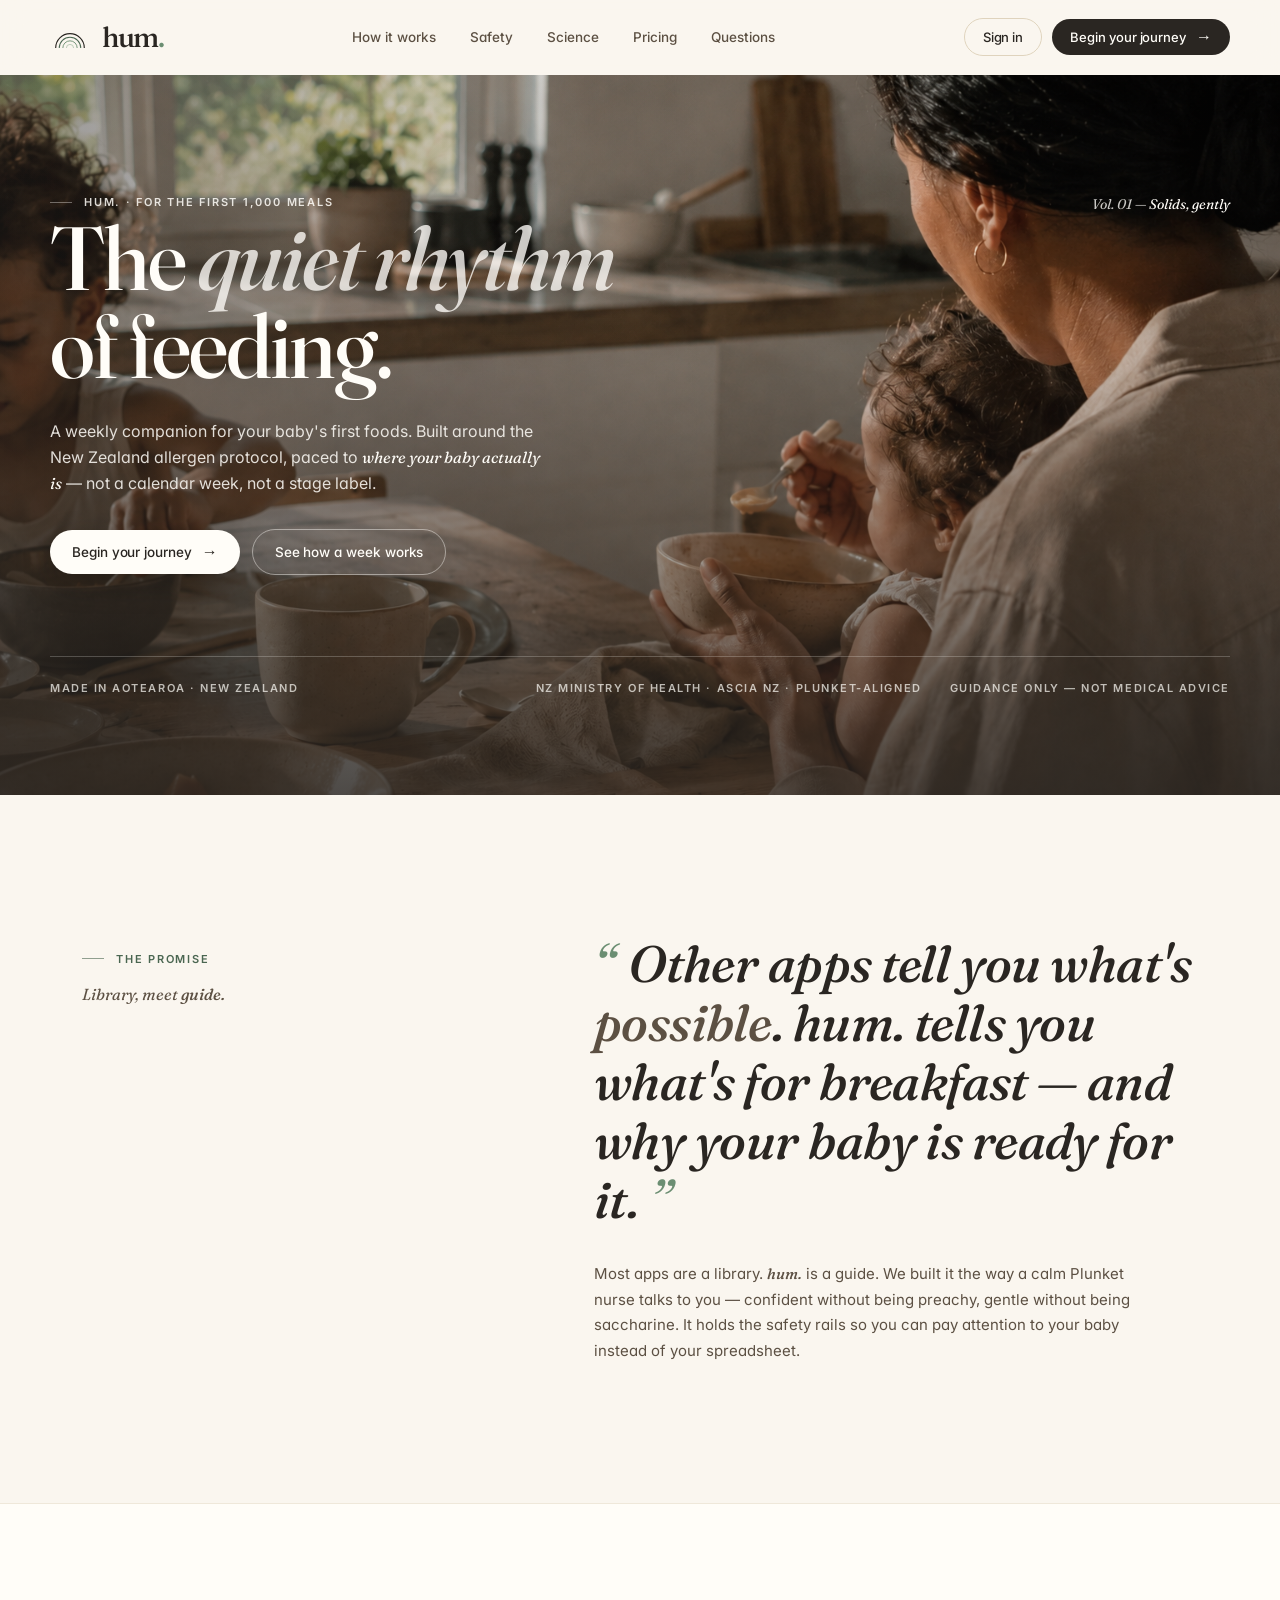
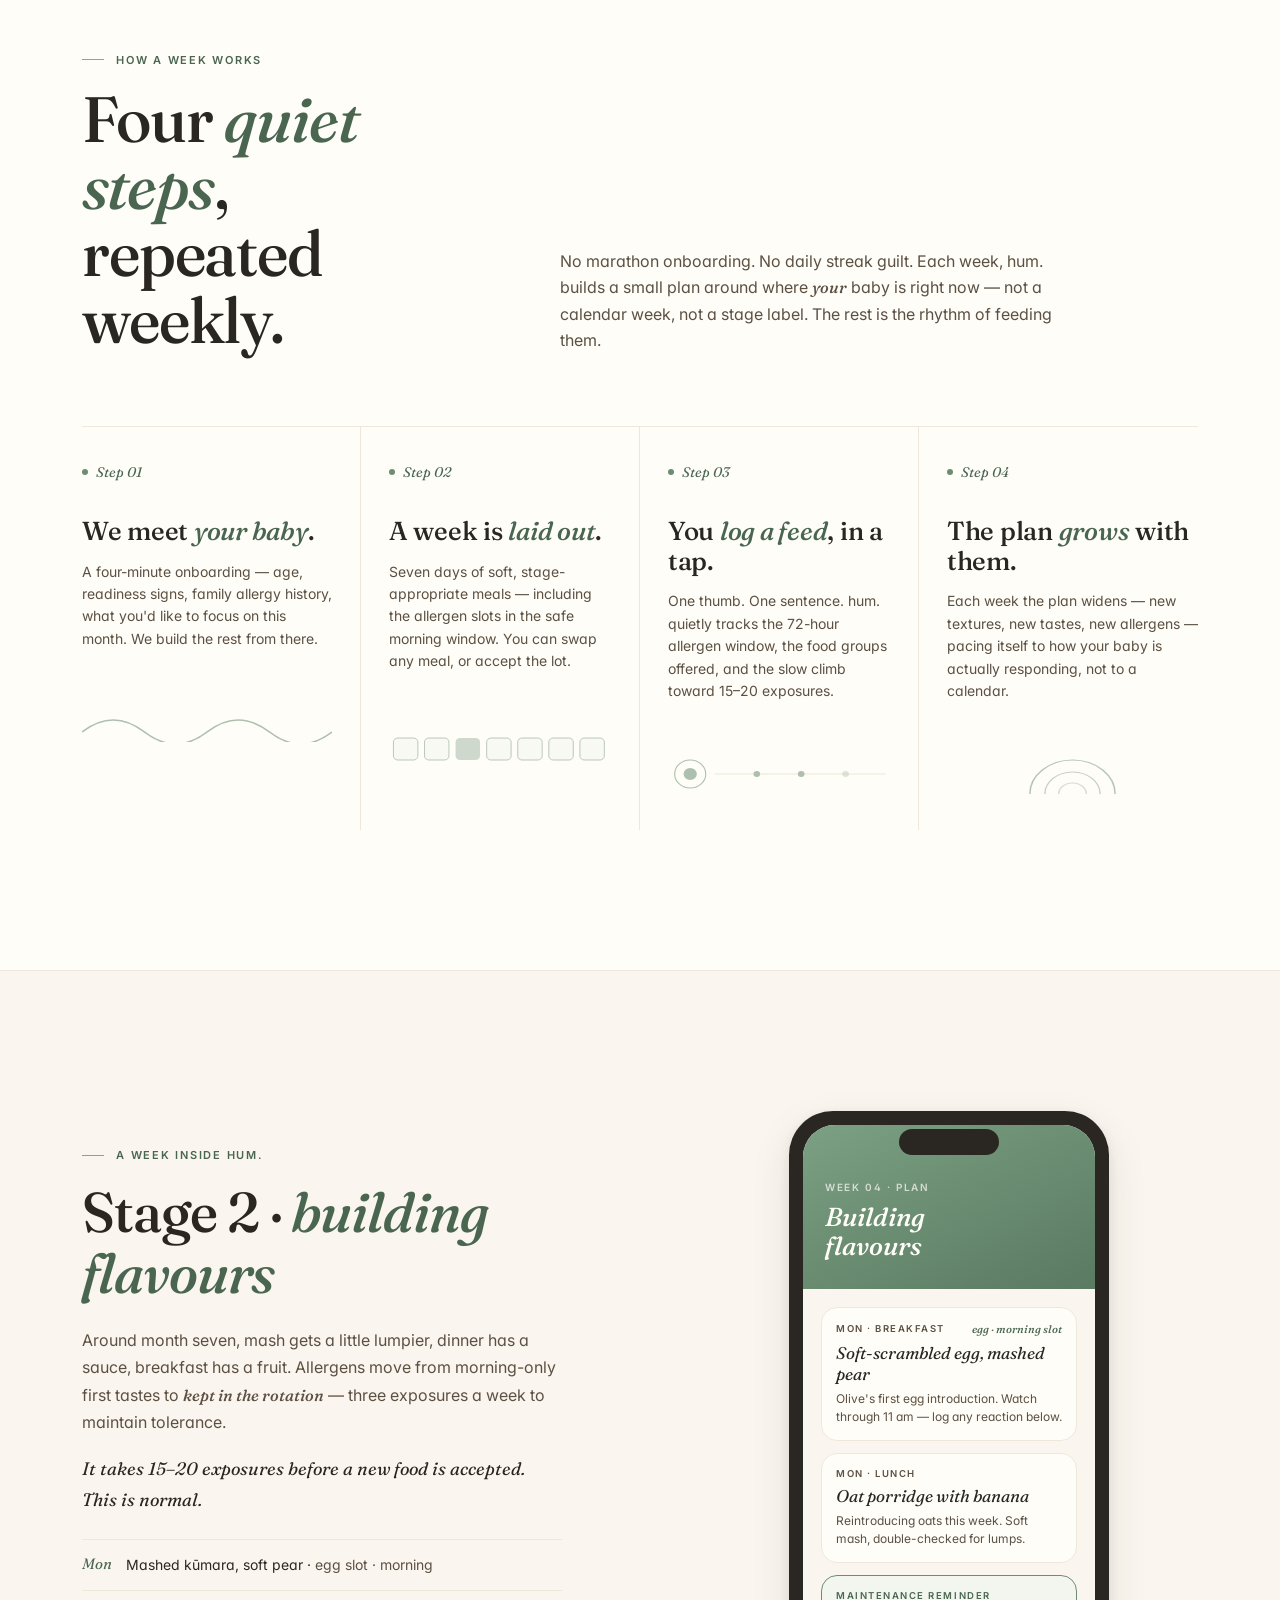
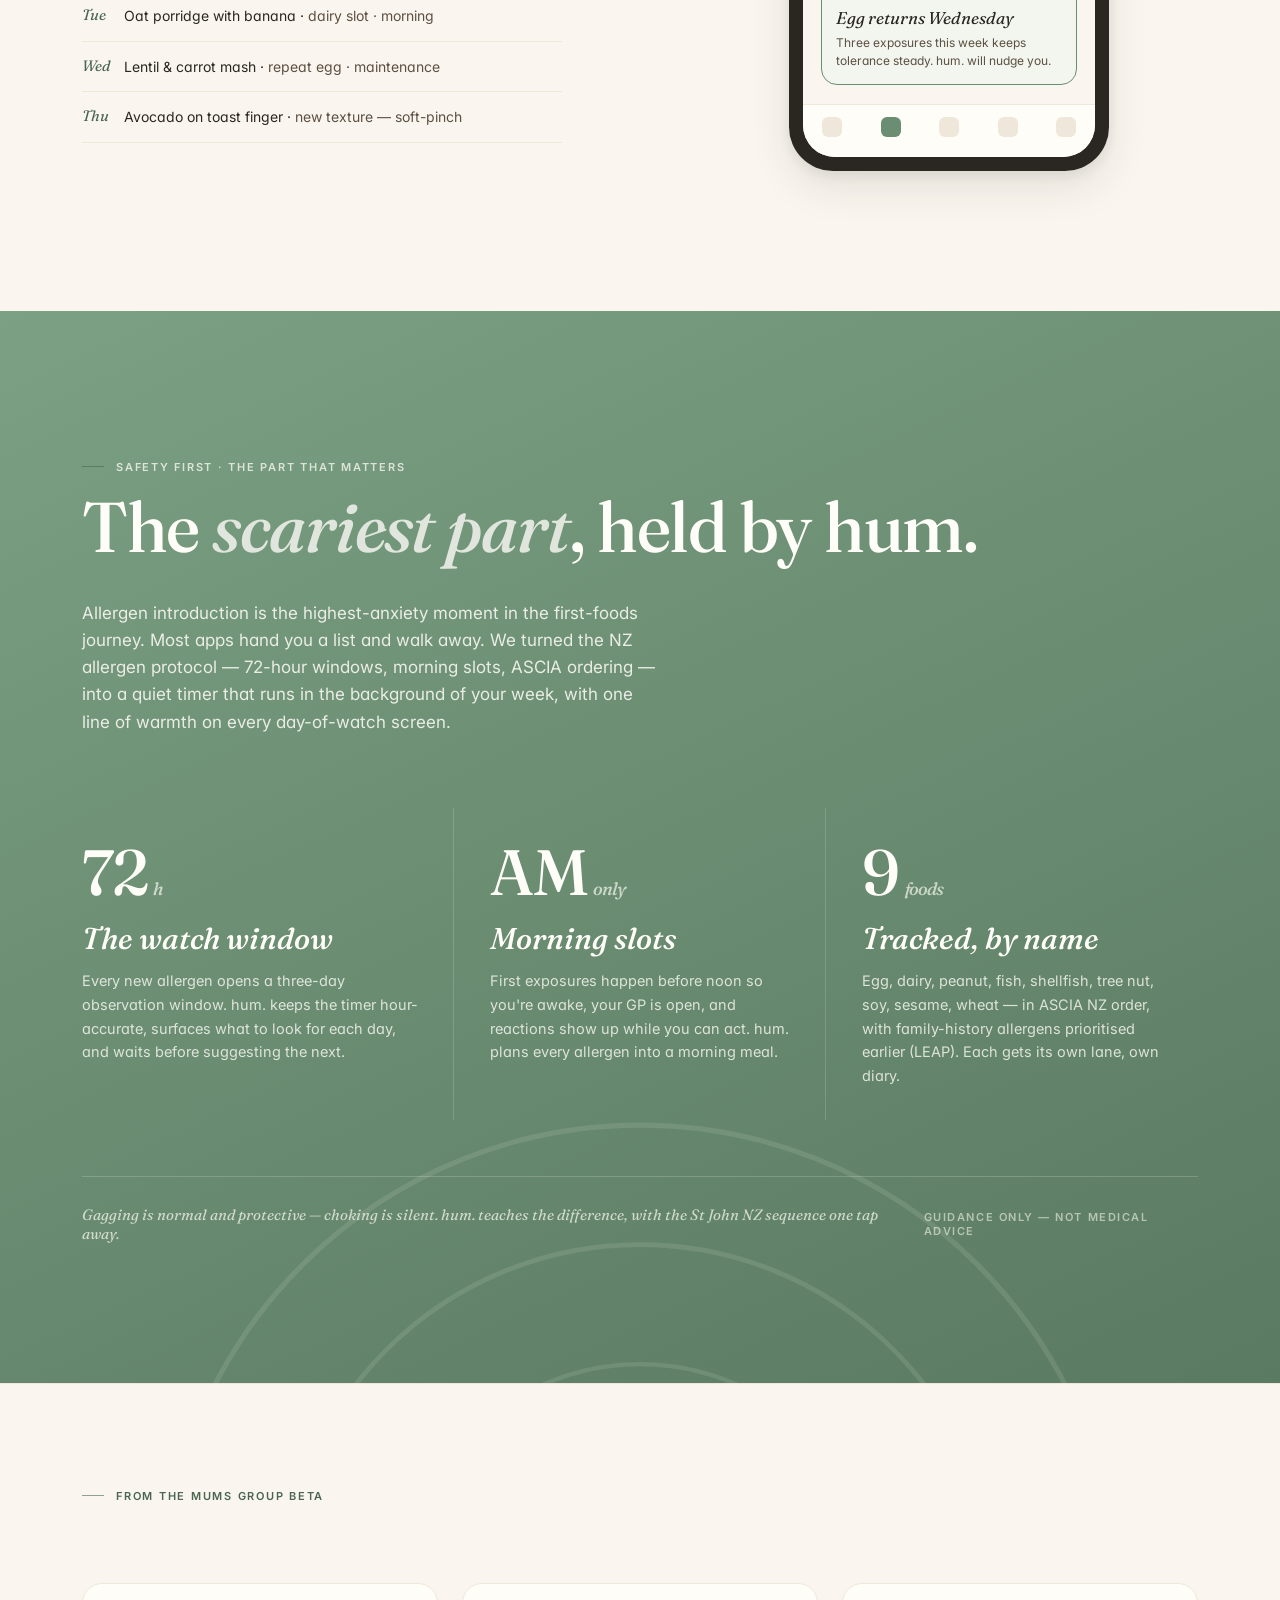
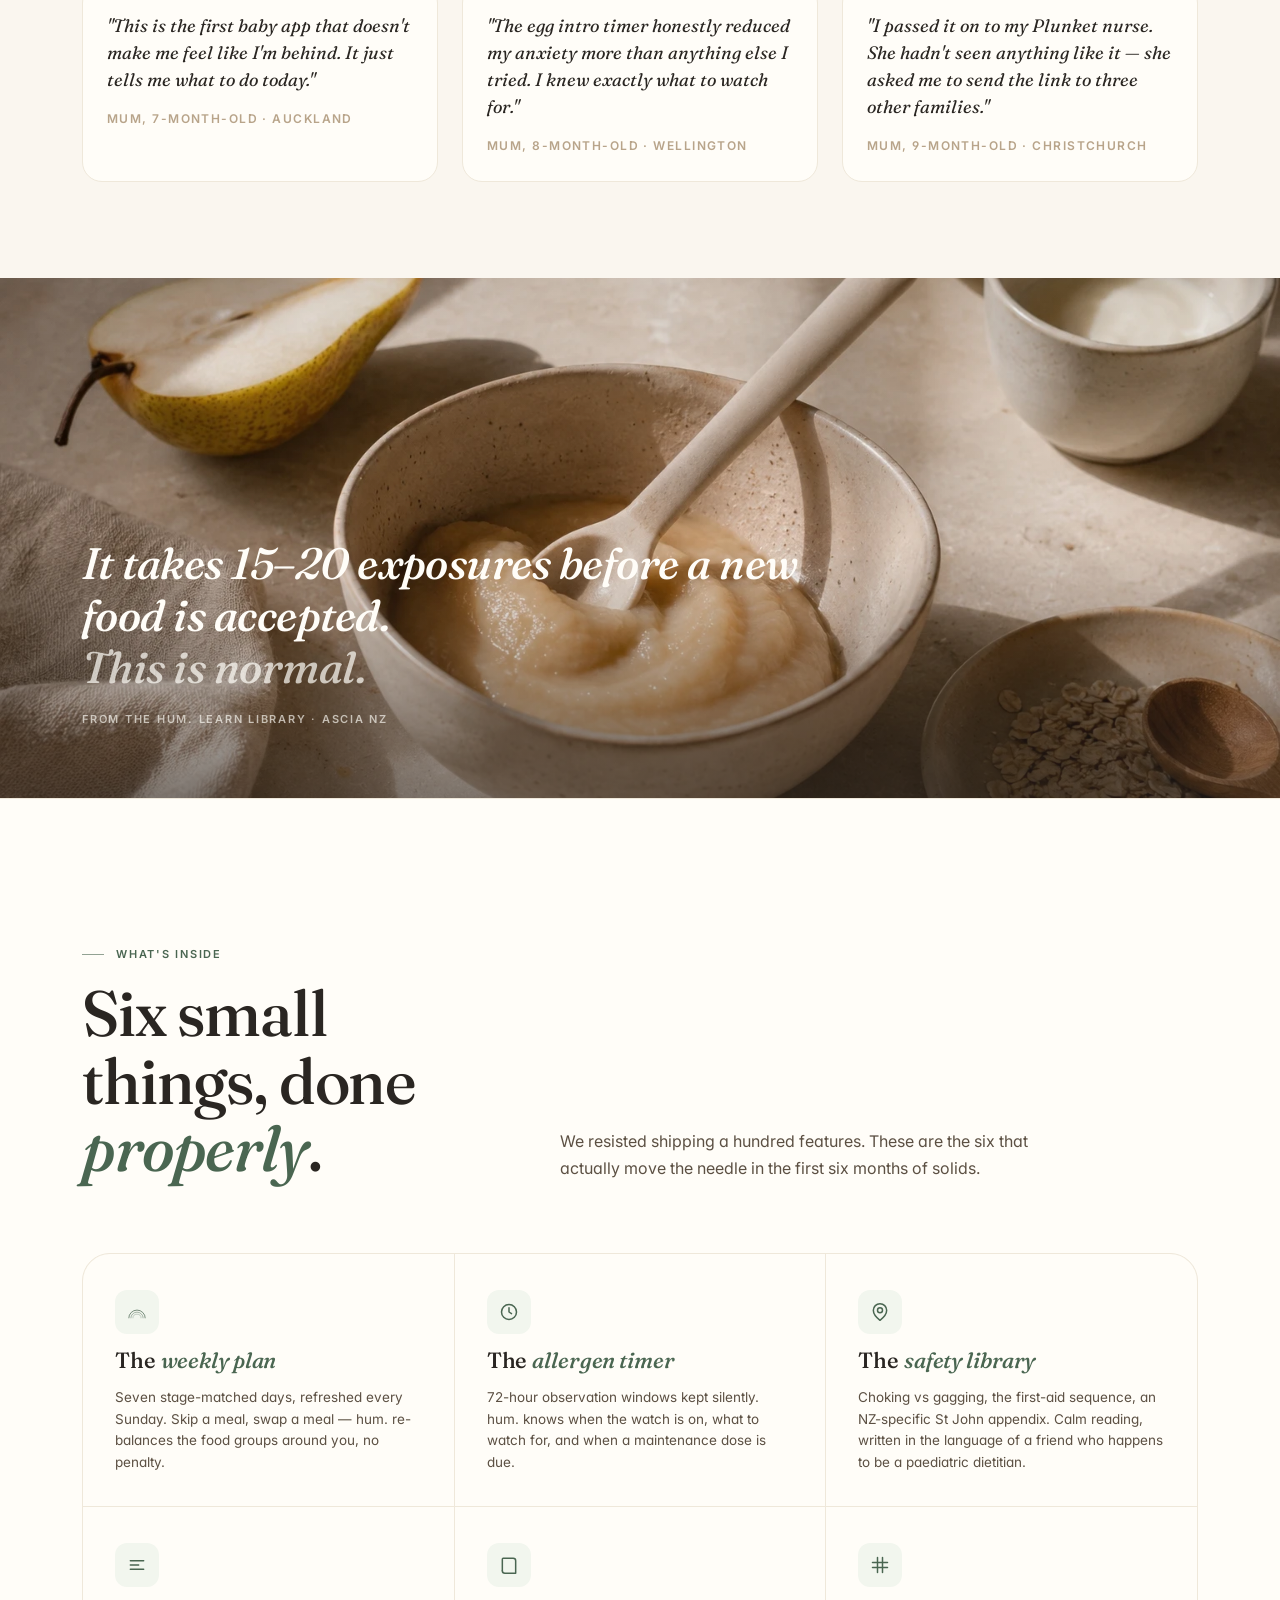
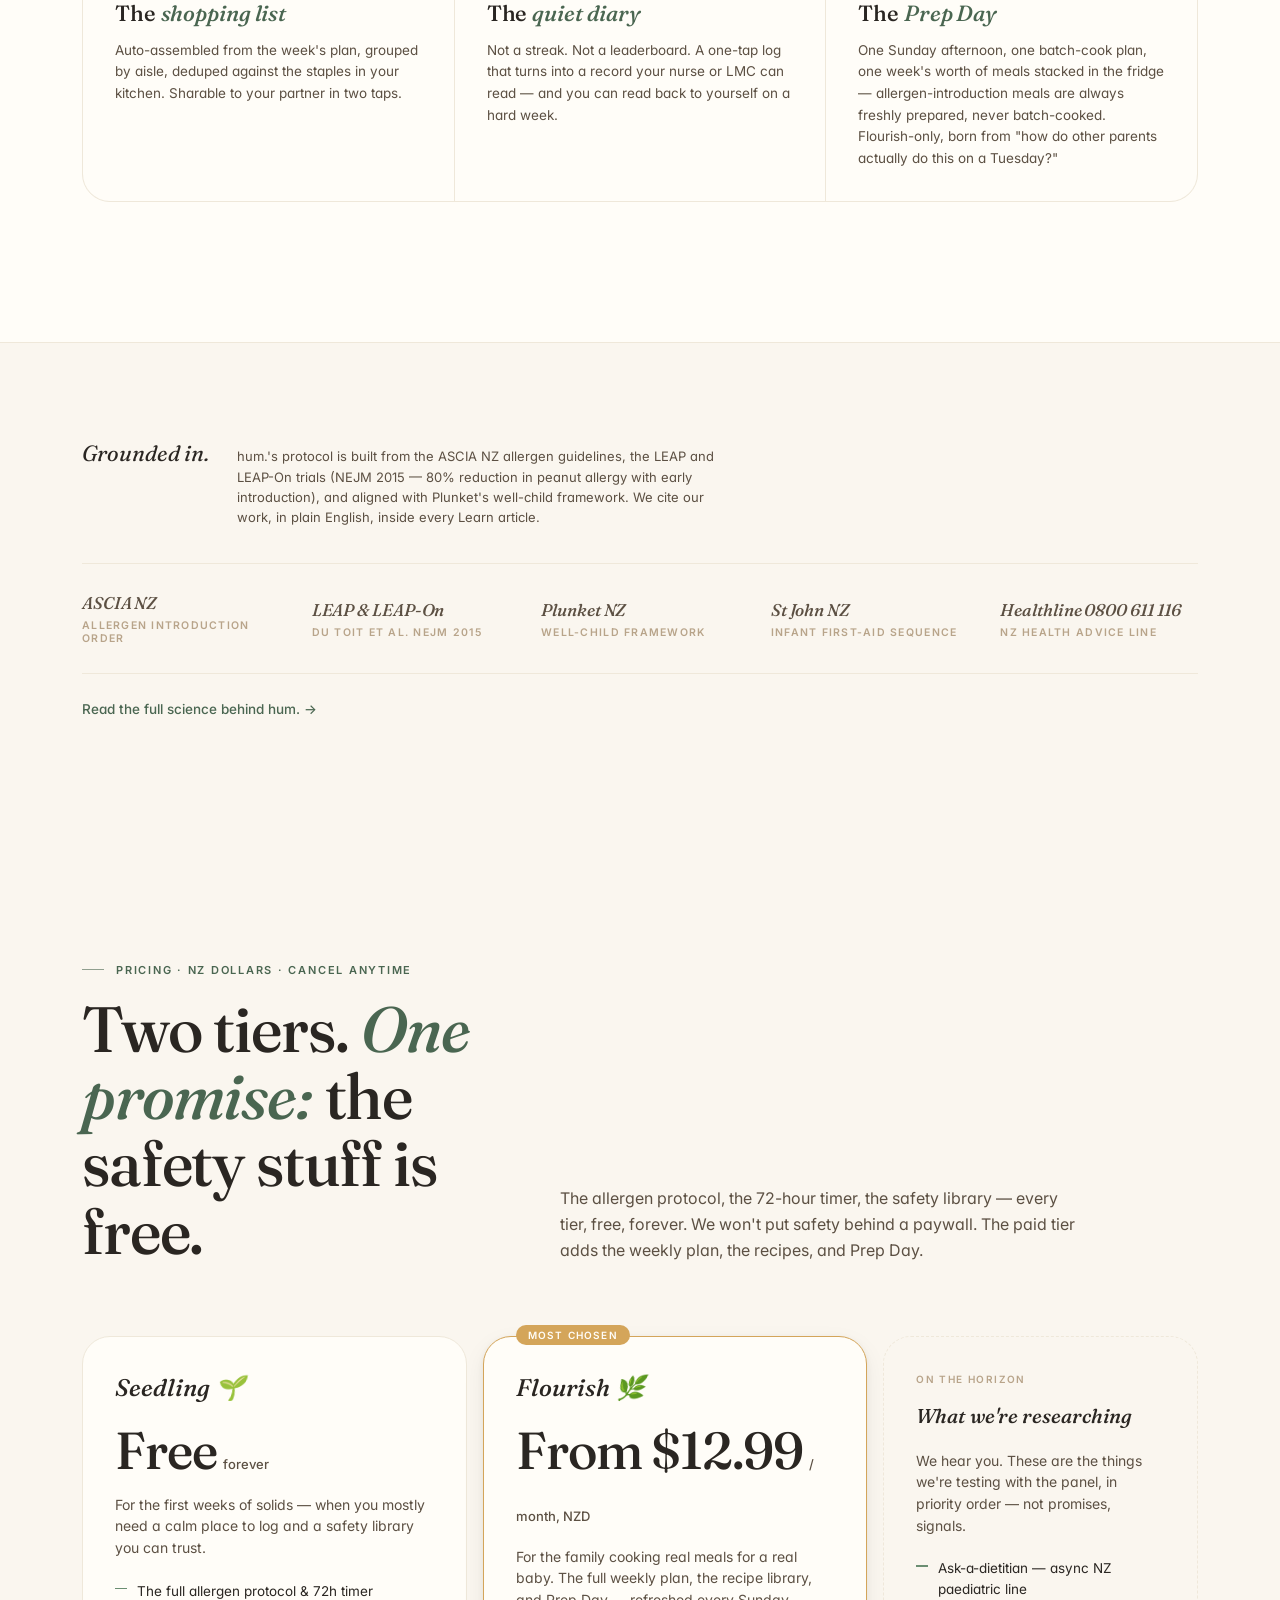
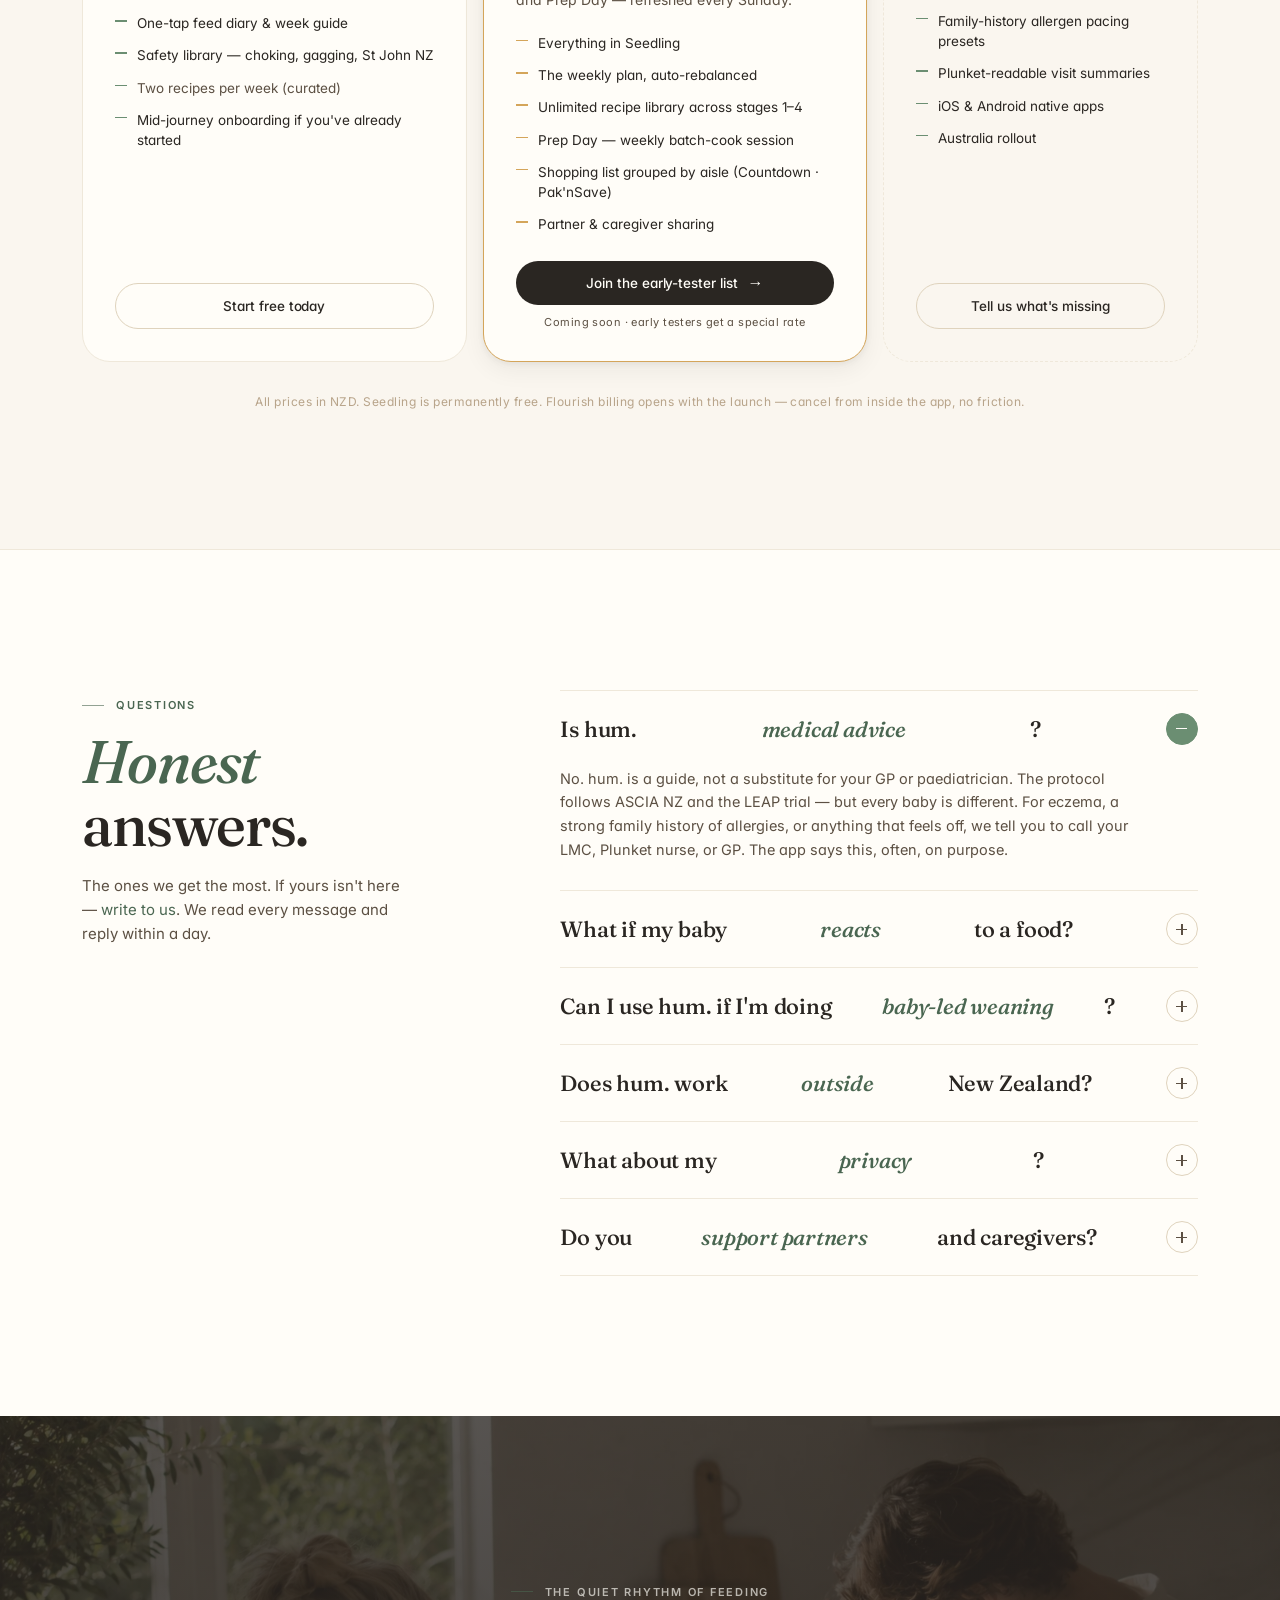
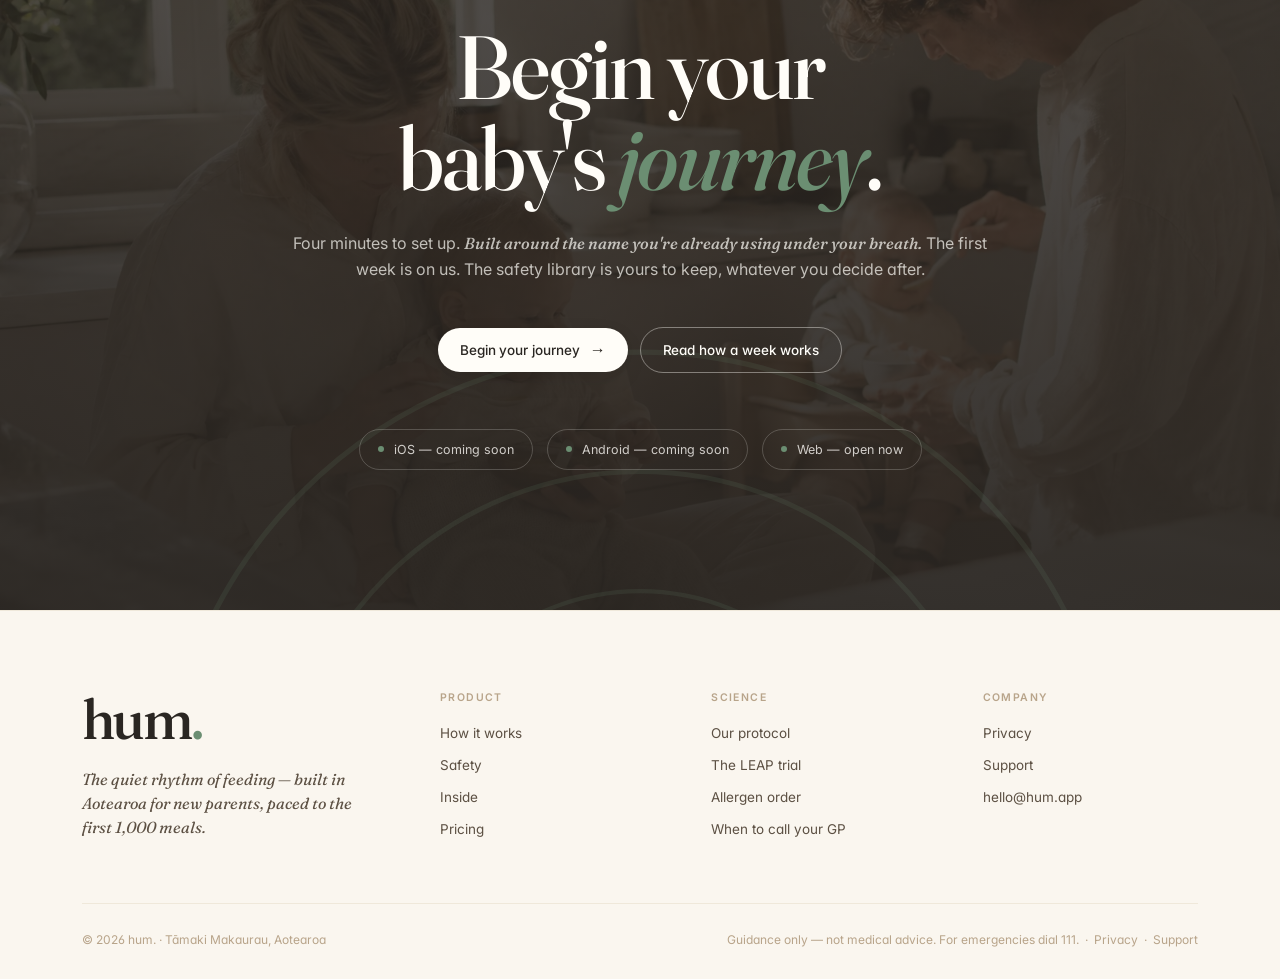
==== index.html @ b73d8469 "Initial commit: hum. marketing website 4-page static site: index, science, privacy, support. Deploye" ====
﻿<!doctype html>
<html lang="en">
<head>
<meta charset="utf-8"/>
<meta name="viewport" content="width=device-width,initial-scale=1"/>
<title>hum. — the quiet rhythm of feeding</title>
<meta name="description" content="hum. is a quiet, evidence-led companion for your baby's first foods. Built around the NZ allergen protocol, paced to where your baby actually is."/>
<meta property="og:title" content="hum. — the quiet rhythm of feeding"/>
<meta property="og:description" content="Know exactly what to feed them today. The NZ allergen protocol, the 72-hour timer, the safety library — in one quiet app."/>
<meta property="og:url" content="https://withhum.app"/>
<link rel="icon" type="image/svg+xml" href="data:image/svg+xml,%3Csvg xmlns='http://www.w3.org/2000/svg' viewBox='0 0 32 32' fill='none'%3E%3Cpath d='M12 28A4 4 0 0 1 20 28' stroke='%236B8E72' stroke-width='2' stroke-linecap='round'/%3E%3Cpath d='M8 28A8 8 0 0 1 24 28' stroke='%236B8E72' stroke-width='2' stroke-linecap='round'/%3E%3Cpath d='M4 28A12 12 0 0 1 28 28' stroke='%236B8E72' stroke-width='2' stroke-linecap='round'/%3E%3Cpath d='M0 28A16 16 0 0 1 32 28' stroke='%236B8E72' stroke-width='2' stroke-linecap='round'/%3E%3C/svg%3E"/>
<link rel="stylesheet" href="brand.css"/>
<style>
  /* ── Page-level overrides ───────────────────────────────────────── */
  html, body { height: auto; min-height: 100%; background: var(--milk); color: var(--ink); }
  body { font-family: var(--font-sans); -webkit-font-smoothing: antialiased; }

  /* Tunable accent — flips via the tweaks panel */
  body { --accent: var(--moss); --accent-dark: var(--moss-dark); --accent-pale: var(--moss-pale); --accent-tint: var(--moss-tint); --grad-accent: var(--grad-moss); }
  body[data-accent="honey"]  { --accent: var(--honey);  --accent-dark: var(--honey-dark); --accent-pale: var(--honey-pale); --accent-tint: #FBF4E2; --grad-accent: var(--grad-honey); }
  body[data-accent="clay"]   { --accent: var(--clay);   --accent-dark: #8E4A33;          --accent-pale: var(--clay-pale);  --accent-tint: #FBEAE0; --grad-accent: var(--grad-clay); }

  /* Density */
  body { --section-y: 140px; --hero-y: 120px; }
  body[data-density="airy"]    { --section-y: 180px; --hero-y: 160px; }
  body[data-density="compact"] { --section-y: 96px;  --hero-y: 88px; }

  a { color: inherit; text-decoration: none; }
  button { font-family: inherit; }
  ::selection { background: var(--accent); color: var(--paper); }

  /* ── Reusable bits ──────────────────────────────────────────────── */
  .wrap { max-width: 1180px; margin: 0 auto; padding: 0 32px; }
  .eyebrow {
    font-size: 11px; font-weight: 600; text-transform: uppercase; letter-spacing: 0.16em;
    color: var(--accent-dark); display: inline-flex; align-items: center; gap: 12px;
  }
  .eyebrow::before {
    content: ""; width: 22px; height: 1px; background: var(--accent-dark); opacity: 0.6;
  }
  .serif-italic { font-family: var(--font-serif); font-style: italic; font-weight: 500; }

  /* The hum. wordmark — used in nav + footer */
  .wm {
    font-family: var(--font-serif); font-weight: 500; letter-spacing: -0.045em;
    font-feature-settings: "ss01"; color: var(--ink); line-height: 1;
  }
  .wm .dot { color: var(--accent); font-style: normal; }
  .wm em { font-style: italic; }

  /* Buttons */
  .btn {
    display: inline-flex; align-items: center; gap: 10px;
    padding: 14px 22px; border-radius: 999px; border: none; cursor: pointer;
    font-size: 13.5px; font-weight: 500; letter-spacing: -0.005em;
    transition: transform .18s ease, background .18s ease, color .18s ease, border-color .18s ease;
  }
  .btn:active { transform: scale(0.97); }
  .btn-dark { background: var(--ink); color: var(--paper); }
  .btn-dark:hover { background: #1c1916; }
  .btn-light { background: var(--paper); color: var(--ink); box-shadow: var(--shadow-md); }
  .btn-light:hover { background: white; }
  .btn-ghost { background: transparent; color: var(--ink); border: 1px solid var(--linen-mid); }
  .btn-ghost:hover { border-color: var(--ink); }
  .btn-on-grad { background: var(--paper); color: var(--ink); box-shadow: 0 10px 30px rgba(0,0,0,0.22); }
  .btn .arrow { font-family: var(--font-serif); font-size: 16px; line-height: 1; transform: translateY(-1px); }

  /* ─── NAV ────────────────────────────────────────────────────────── */
  .nav {
    position: sticky; top: 0; z-index: 50;
    backdrop-filter: blur(14px); -webkit-backdrop-filter: blur(14px);
    background: rgba(250,246,239,0.78);
    border-bottom: 1px solid rgba(239,232,218,0.0);
    transition: border-color .2s;
  }
  .nav.scrolled { border-bottom-color: var(--linen); }
  .nav-row { display: flex; align-items: center; justify-content: space-between; padding: 18px 0; }
  .nav-brand { display: flex; align-items: center; gap: 12px; }
  .nav-brand .wm { font-size: 28px; }
  .nav-links { display: flex; align-items: center; gap: 34px; }
  .nav-links a {
    font-size: 13.5px; color: var(--ink-2); font-weight: 500;
    transition: color .18s;
  }
  .nav-links a:hover { color: var(--ink); }
  .nav-cta { display: flex; align-items: center; gap: 10px; }
  .nav-cta .btn { padding: 10px 18px; font-size: 13px; }

  /* ─── HERO (editorial — default) ─────────────────────────────────── */
  .hero {
    position: relative; padding: var(--hero-y) 0 calc(var(--hero-y) - 16px);
    overflow: hidden;
  }
  .hero-bg {
    position: absolute; inset: 0; pointer-events: none;
    display: flex; align-items: flex-end; justify-content: center;
    opacity: 0.10;
  }
  .hero-bg svg { width: min(1100px, 90vw); height: auto; transform: translateY(20%); }

  .hero-inner { position: relative; }
  .hero-meta { display: flex; align-items: center; justify-content: space-between; margin-bottom: 64px; }
  .hero-meta .stamp {
    font-family: var(--font-serif); font-style: italic; font-size: 14px; color: var(--ink-2);
  }
  .hero-meta .stamp em { color: var(--accent-dark); font-style: italic; }

  .hero-headline {
    font-family: var(--font-serif); font-weight: 500; letter-spacing: -0.025em;
    font-size: clamp(56px, 9vw, 132px); line-height: 0.96; color: var(--ink);
    max-width: 1100px;
  }
  .hero-headline em { font-style: italic; color: var(--accent-dark); }
  .hero-headline .soft { color: var(--ink-2); }

  .hero-sub {
    margin-top: 52px; max-width: 540px;
    font-size: 16.5px; line-height: 1.6; color: var(--ink-2); font-weight: 400;
  }
  .hero-cta { margin-top: 36px; display: flex; gap: 12px; align-items: center; flex-wrap: wrap; }
  .hero-foot {
    margin-top: 96px; display: flex; align-items: center; justify-content: space-between;
    padding-top: 28px; border-top: 1px solid var(--linen);
  }
  .hero-foot small {
    font-size: 11px; letter-spacing: 0.14em; text-transform: uppercase; font-weight: 600; color: var(--ink-2);
  }
  .hero-foot .meta-line {
    display: flex; gap: 28px; align-items: center;
  }

  /* Animated ripple loader (for hero-bg + safety + sections) */
  .ripple-anim { display: inline-block; }
  .ripple-anim circle { transform-origin: center bottom; }

  /* ─── HERO variants ─ hide all, show only the chosen one ─────────── */
  .hero-editorial, .hero-ripple, .hero-phone, .hero-photo { display: none; }
  body[data-hero="editorial"] .hero-editorial,
  body[data-hero="ripple"]    .hero-ripple,
  body[data-hero="phone"]     .hero-phone,
  body[data-hero="photo"]     .hero-photo { display: block; }

  /* Photo hero (variant D) — editorial cover with cropped lifestyle photo */
  .hero-photo { position: relative; min-height: 720px; overflow: hidden; color: var(--paper); }
  .hero-photo .photo-bg {
    position: absolute; inset: 0; background-size: cover; background-position: center 35%;
  }
  .hero-photo .veil {
    position: absolute; inset: 0;
    background:
      linear-gradient(180deg, rgba(42,38,34,0.05) 0%, rgba(42,38,34,0.15) 40%, rgba(42,38,34,0.78) 100%),
      linear-gradient(90deg,  rgba(42,38,34,0.45) 0%, rgba(42,38,34,0.0) 55%);
  }
  .hero-photo .inner {
    position: relative; z-index: 2; padding: var(--hero-y) 0 calc(var(--hero-y) - 20px);
    display: flex; flex-direction: column; justify-content: space-between; min-height: 720px;
  }
  .hero-photo .top { display: flex; justify-content: space-between; align-items: flex-start; }
  .hero-photo .top .stamp {
    font-family: var(--font-serif); font-style: italic; font-size: 14px; color: rgba(255,253,248,0.78);
  }
  .hero-photo .top .stamp em { color: var(--paper); font-style: italic; }
  .hero-photo .top .eyebrow { color: rgba(255,253,248,0.85); }
  .hero-photo .top .eyebrow::before { background: rgba(255,253,248,0.6); }
  .hero-photo h1 {
    font-family: var(--font-serif); font-weight: 500; letter-spacing: -0.022em;
    font-size: clamp(48px, 7vw, 104px); line-height: 0.98; max-width: 900px;
  }
  .hero-photo h1 em { font-style: italic; color: rgba(255,253,248,0.78); }
  .hero-photo .sub {
    margin-top: 28px; font-size: 16px; line-height: 1.65; color: rgba(255,253,248,0.85); max-width: 500px;
  }
  .hero-photo .sub em { color: var(--paper); font-style: italic; font-family: var(--font-serif); }
  .hero-photo .cta { margin-top: 32px; display: flex; gap: 12px; align-items: center; flex-wrap: wrap; }
  .hero-photo .cta .btn-ghost { color: var(--paper); border-color: rgba(255,253,248,0.45); }
  .hero-photo .cta .btn-ghost:hover { border-color: var(--paper); }
  .hero-photo .foot {
    display: flex; justify-content: space-between; align-items: center;
    padding-top: 24px; margin-top: 80px;
    border-top: 1px solid rgba(255,253,248,0.22);
  }
  .hero-photo .foot small {
    font-size: 11px; letter-spacing: 0.14em; text-transform: uppercase; font-weight: 600;
    color: rgba(255,253,248,0.7);
  }
  .hero-photo .foot .meta-line { display: flex; gap: 28px; align-items: center; }

  /* ─── BREATHER ─ full-bleed still-life between Safety and Features ── */
  .breather { position: relative; height: 520px; overflow: hidden; background: var(--ink); }
  .breather .photo-bg {
    position: absolute; inset: 0; background-size: cover; background-position: center;
  }
  .breather .veil {
    position: absolute; inset: 0;
    background: linear-gradient(180deg, rgba(42,38,34,0.1) 0%, rgba(42,38,34,0.0) 50%, rgba(42,38,34,0.55) 100%);
  }
  .breather .content {
    position: relative; z-index: 2; height: 100%;
    display: flex; align-items: flex-end; padding-bottom: 72px;
  }
  .breather .content .wrap { width: 100%; }
  .breather blockquote {
    font-family: var(--font-serif); font-weight: 500; font-style: italic;
    font-size: clamp(28px, 3.5vw, 44px); line-height: 1.18; color: var(--paper);
    letter-spacing: -0.012em; max-width: 760px;
  }
  .breather blockquote em {
    font-style: italic; color: rgba(255,253,248,0.7);
  }
  .breather cite {
    display: block; margin-top: 18px;
    font-family: var(--font-sans); font-style: normal; font-size: 11px;
    text-transform: uppercase; letter-spacing: 0.16em; font-weight: 600;
    color: rgba(255,253,248,0.65);
  }

  /* ─── Final CTA — photo backdrop instead of SVG ripple ─────────────── */
  .final .photo-bg {
    position: absolute; inset: 0; background-size: cover; background-position: center 30%;
    opacity: 0.32;
  }
  .final .photo-veil {
    position: absolute; inset: 0;
    background: linear-gradient(180deg, rgba(42,38,34,0.35) 0%, rgba(42,38,34,0.85) 100%);
  }

  /* Ripple hero (variant B) */
  .hero-ripple { background: var(--grad-accent); color: var(--paper); padding: var(--hero-y) 0; position: relative; overflow: hidden; }
  .hero-ripple .bg-art { position: absolute; inset: 0; opacity: 0.18; display: flex; align-items: flex-end; justify-content: center; pointer-events: none; }
  .hero-ripple .bg-art svg { width: 120%; max-width: 1400px; transform: translateY(28%); }
  .hero-ripple .inner { position: relative; display: grid; grid-template-columns: 1.1fr 1fr; gap: 80px; align-items: center; min-height: 520px; }
  .hero-ripple h1 { font-family: var(--font-serif); font-weight: 500; letter-spacing: -0.022em; font-size: clamp(48px, 6.5vw, 88px); line-height: 1.02; }
  .hero-ripple h1 em { font-style: italic; color: rgba(255,253,248,0.85); }
  .hero-ripple p { font-size: 16px; line-height: 1.65; color: rgba(255,253,248,0.78); margin-top: 28px; max-width: 460px; }
  .hero-ripple .cta { margin-top: 36px; display: flex; gap: 12px; align-items: center; }
  .hero-ripple .cta .btn-ghost { color: var(--paper); border-color: rgba(255,253,248,0.4); }
  .hero-ripple .cta .btn-ghost:hover { border-color: var(--paper); }
  .hero-ripple .mark-stage { display: flex; justify-content: center; align-items: flex-end; }

  /* Phone hero (variant C) */
  .hero-phone { padding: var(--hero-y) 0; position: relative; overflow: hidden; }
  .hero-phone .inner { display: grid; grid-template-columns: 1.05fr 1fr; gap: 80px; align-items: center; }
  .hero-phone h1 { font-family: var(--font-serif); font-weight: 500; letter-spacing: -0.022em; font-size: clamp(48px, 6vw, 80px); line-height: 1.04; color: var(--ink); }
  .hero-phone h1 em { font-style: italic; color: var(--accent-dark); }
  .hero-phone p { font-size: 15.5px; line-height: 1.65; color: var(--ink-2); margin-top: 26px; max-width: 460px; }
  .hero-phone .cta { margin-top: 34px; display: flex; gap: 12px; align-items: center; }

  /* Phone mock */
  .phone {
    width: 320px; height: 660px; border-radius: 44px; background: var(--ink);
    padding: 14px; box-shadow: var(--shadow-lg);
    margin: 0 auto;
    position: relative;
  }
  .phone::before {
    content: ""; position: absolute; top: 18px; left: 50%; transform: translateX(-50%);
    width: 100px; height: 26px; background: var(--ink); border-radius: 999px; z-index: 5;
  }
  .phone-screen {
    width: 100%; height: 100%; background: var(--milk); border-radius: 32px; overflow: hidden;
    display: flex; flex-direction: column;
  }
  .phone-header {
    background: var(--grad-accent); color: var(--paper);
    padding: 56px 22px 28px; position: relative;
  }
  .phone-header .day { font-size: 10px; letter-spacing: 0.16em; text-transform: uppercase; opacity: 0.7; font-weight: 600; }
  .phone-header .h-title { font-family: var(--font-serif); font-style: italic; font-weight: 500; font-size: 26px; margin-top: 10px; line-height: 1.1; }
  .phone-body { padding: 18px; display: flex; flex-direction: column; gap: 12px; flex: 1; overflow: hidden; }
  .phone-card { background: var(--paper); border: 1px solid var(--linen); border-radius: 16px; padding: 14px; }
  .phone-card .label { font-size: 9.5px; letter-spacing: 0.16em; text-transform: uppercase; font-weight: 600; color: var(--ink-2); }
  .phone-card .title { font-family: var(--font-serif); font-style: italic; font-size: 17px; margin-top: 6px; color: var(--ink); }
  .phone-card .sub { font-size: 12px; color: var(--ink-2); margin-top: 6px; line-height: 1.5; }
  .phone-card .row { display: flex; align-items: center; gap: 10px; margin-top: 12px; }
  .phone-card .sw { width: 28px; height: 28px; border-radius: 8px; background: var(--accent-tint); border: 1px solid var(--linen); }
  .phone-nav {
    display: flex; justify-content: space-around; padding: 12px 0 20px; border-top: 1px solid var(--linen);
    background: var(--paper);
  }
  .phone-nav .nb { width: 20px; height: 20px; border-radius: 6px; background: var(--linen-mid); opacity: 0.5; }
  .phone-nav .nb.on { background: var(--accent); opacity: 1; }

  /* ─── PROMISE ───────────────────────────────────────────────────── */
  .promise { padding: var(--section-y) 0; }
  .promise .inner {
    display: grid; grid-template-columns: 1fr 1.4fr; gap: 80px; align-items: start;
  }
  .promise .col-meta { padding-top: 8px; }
  .promise .num {
    font-family: var(--font-serif); font-style: italic; font-weight: 400;
    font-size: 16px; color: var(--ink-2);
  }
  .promise blockquote {
    font-family: var(--font-serif); font-weight: 500; font-style: italic;
    font-size: clamp(34px, 4vw, 52px); line-height: 1.15; letter-spacing: -0.01em;
    color: var(--ink);
  }
  .promise blockquote span { color: var(--ink-2); font-style: italic; }
  .promise blockquote::before { content: "“"; color: var(--accent); margin-right: 4px; }
  .promise blockquote::after  { content: "”"; color: var(--accent); margin-left: 2px; }

  /* ─── HOW IT WORKS ──────────────────────────────────────────────── */
  .how { padding: var(--section-y) 0; background: var(--paper); border-top: 1px solid var(--linen); border-bottom: 1px solid var(--linen); }
  .section-head {
    display: grid; grid-template-columns: 1fr 1.6fr; gap: 80px;
    margin-bottom: 72px; align-items: end;
  }
  .section-head h2 {
    font-family: var(--font-serif); font-weight: 500; letter-spacing: -0.018em;
    font-size: clamp(40px, 5vw, 64px); line-height: 1.05; color: var(--ink);
  }
  .section-head h2 em { font-style: italic; color: var(--accent-dark); }
  .section-head .lead {
    font-size: 16px; line-height: 1.65; color: var(--ink-2); max-width: 520px;
  }
  .how-grid { display: grid; grid-template-columns: repeat(4, 1fr); gap: 0; border-top: 1px solid var(--linen); }
  .how-step { padding: 36px 28px 36px 0; border-right: 1px solid var(--linen); position: relative; }
  .how-step:last-child { border-right: 0; padding-right: 0; }
  .how-step:not(:first-child) { padding-left: 28px; }
  .how-step .step-no {
    font-family: var(--font-serif); font-style: italic; font-size: 14px; color: var(--accent-dark);
    margin-bottom: 36px; display: flex; align-items: center; gap: 8px;
  }
  .how-step .step-no::before {
    content: ""; width: 6px; height: 6px; background: var(--accent); border-radius: 50%;
  }
  .how-step h4 {
    font-family: var(--font-serif); font-weight: 500; font-size: 26px; line-height: 1.15;
    letter-spacing: -0.01em; color: var(--ink); margin-bottom: 14px;
  }
  .how-step h4 em { font-style: italic; color: var(--accent-dark); }
  .how-step p { font-size: 14px; color: var(--ink-2); line-height: 1.6; }
  .how-step .step-art { margin-top: 28px; height: 64px; display: flex; align-items: flex-end; opacity: 0.55; }

  /* ─── SPREAD: week inside hum ──────────────────────────────────── */
  .spread { padding: var(--section-y) 0; }
  .spread .grid {
    display: grid; grid-template-columns: 1.05fr 1fr; gap: 96px; align-items: center;
  }
  .spread h2 {
    font-family: var(--font-serif); font-weight: 500; letter-spacing: -0.018em;
    font-size: clamp(36px, 4.5vw, 56px); line-height: 1.08; color: var(--ink);
    margin-bottom: 24px;
  }
  .spread h2 em { font-style: italic; color: var(--accent-dark); }
  .spread p { font-size: 16px; line-height: 1.7; color: var(--ink-2); margin-bottom: 18px; max-width: 480px; }
  .spread ul { list-style: none; margin-top: 24px; max-width: 480px; }
  .spread ul li {
    padding: 14px 0; display: flex; gap: 14px; align-items: flex-start;
    border-top: 1px solid var(--linen);
  }
  .spread ul li:last-child { border-bottom: 1px solid var(--linen); }
  .spread ul li .b { font-family: var(--font-serif); font-style: italic; color: var(--accent-dark); font-size: 15px; min-width: 28px; }
  .spread ul li .t { font-size: 14px; color: var(--ink); line-height: 1.55; }
  .spread ul li .t span { color: var(--ink-2); }

  /* ─── SAFETY ────────────────────────────────────────────────────── */
  .safety {
    background: var(--grad-accent); color: var(--paper);
    padding: var(--section-y) 0; position: relative; overflow: hidden;
  }
  .safety .bg-art {
    position: absolute; inset: 0; opacity: 0.10; pointer-events: none;
    display: flex; align-items: flex-end; justify-content: center;
  }
  .safety .bg-art svg { width: 1400px; max-width: 130%; transform: translateY(30%); }
  .safety .inner { position: relative; }
  .safety .label {
    color: rgba(255,253,248,0.7); letter-spacing: 0.16em;
  }
  .safety h2 {
    font-family: var(--font-serif); font-weight: 500; letter-spacing: -0.018em;
    font-size: clamp(40px, 5.5vw, 72px); line-height: 1.05; color: var(--paper);
    max-width: 900px; margin: 16px 0 36px;
  }
  .safety h2 em { font-style: italic; color: rgba(255,253,248,0.78); }
  .safety .lede {
    font-size: 17px; line-height: 1.6; color: rgba(255,253,248,0.85);
    max-width: 580px; margin-bottom: 72px;
  }
  .safety-grid { display: grid; grid-template-columns: repeat(3, 1fr); gap: 0; }
  .safety-col {
    padding: 32px 28px 32px 0; border-right: 1px solid rgba(255,253,248,0.16);
  }
  .safety-col:last-child { border-right: 0; }
  .safety-col:not(:first-child) { padding-left: 36px; }
  .safety-col .head {
    font-family: var(--font-serif); font-style: italic; font-weight: 500;
    font-size: 30px; line-height: 1.1; color: var(--paper); margin-bottom: 14px;
  }
  .safety-col .sub { font-size: 14.5px; line-height: 1.65; color: rgba(255,253,248,0.78); }
  .safety-col .big {
    font-family: var(--font-serif); font-weight: 500; font-size: 64px; line-height: 1;
    color: var(--paper); margin-bottom: 18px; letter-spacing: -0.02em;
  }
  .safety-col .big small { font-family: var(--font-serif); font-style: italic; font-size: 18px; color: rgba(255,253,248,0.65); margin-left: 6px; }
  .safety-foot {
    margin-top: 56px; padding-top: 28px; border-top: 1px solid rgba(255,253,248,0.18);
    display: flex; justify-content: space-between; align-items: center; gap: 24px;
    font-family: var(--font-serif); font-style: italic; font-size: 15px; color: rgba(255,253,248,0.7);
  }

  /* ─── FEATURES ──────────────────────────────────────────────────── */
  .features { padding: var(--section-y) 0; background: var(--paper); border-top: 1px solid var(--linen); border-bottom: 1px solid var(--linen); }
  .features-grid {
    display: grid; grid-template-columns: repeat(3, 1fr); gap: 1px;
    background: var(--linen);
    border: 1px solid var(--linen); border-radius: var(--r-xl); overflow: hidden;
  }
  .feature {
    background: var(--paper); padding: 36px 32px 32px;
    display: flex; flex-direction: column; gap: 14px; min-height: 240px;
  }
  .feature .ico {
    width: 44px; height: 44px; border-radius: 12px; background: var(--accent-tint);
    display: flex; align-items: center; justify-content: center;
    color: var(--accent-dark);
  }
  .feature h4 {
    font-family: var(--font-serif); font-weight: 500; font-size: 22px; line-height: 1.15;
    color: var(--ink); letter-spacing: -0.005em;
  }
  .feature h4 em { font-style: italic; color: var(--accent-dark); }
  .feature p { font-size: 13.5px; line-height: 1.6; color: var(--ink-2); }

  /* ─── EVIDENCE ──────────────────────────────────────────────────── */
  .evidence { padding: 96px 0; background: var(--milk); }
  .evidence .head {
    display: flex; align-items: baseline; gap: 28px; margin-bottom: 36px;
  }
  .evidence .head .l { font-family: var(--font-serif); font-style: italic; font-size: 22px; color: var(--ink); }
  .evidence .head .r { font-size: 13px; color: var(--ink-2); max-width: 480px; line-height: 1.55; }
  .evidence-row {
    display: grid; grid-template-columns: repeat(5, 1fr); gap: 32px;
    padding-top: 28px; border-top: 1px solid var(--linen);
    align-items: center;
  }
  .auth {
    font-family: var(--font-serif); font-style: italic; font-weight: 500;
    color: var(--ink-2); font-size: 17px; line-height: 1.25; letter-spacing: -0.005em;
    text-align: left;
  }
  .auth small {
    display: block; font-family: var(--font-sans); font-style: normal; font-size: 10.5px;
    text-transform: uppercase; letter-spacing: 0.12em; font-weight: 600;
    color: var(--ink-3); margin-top: 6px;
  }

  /* ─── PRICING ───────────────────────────────────────────────────── */
  .pricing { padding: var(--section-y) 0; }
  .price-grid { display: grid; grid-template-columns: repeat(3, 1fr); gap: 16px; }
  .tier {
    background: var(--paper); border: 1px solid var(--linen);
    border-radius: var(--r-xl); padding: 36px 32px 32px;
    display: flex; flex-direction: column; gap: 18px;
    position: relative;
  }
  .tier.pop { border-color: var(--accent); box-shadow: var(--shadow-md); }
  .tier.pop::after {
    content: "Most chosen"; position: absolute; top: -12px; left: 32px;
    background: var(--accent); color: var(--paper); padding: 4px 12px;
    border-radius: 999px; font-size: 10px; letter-spacing: 0.12em; text-transform: uppercase; font-weight: 600;
  }
  .tier .name {
    font-family: var(--font-serif); font-style: italic; font-weight: 500;
    font-size: 24px; color: var(--ink);
  }
  .tier .price {
    font-family: var(--font-serif); font-weight: 500; font-size: 52px; line-height: 1;
    color: var(--ink); letter-spacing: -0.02em; margin-top: 4px;
  }
  .tier .price small {
    font-family: var(--font-sans); font-size: 13px; font-weight: 500; color: var(--ink-2);
    letter-spacing: 0; margin-left: 6px;
  }
  .tier .desc { font-size: 14px; color: var(--ink-2); line-height: 1.55; }
  .tier ul { list-style: none; display: flex; flex-direction: column; gap: 12px; margin-top: 4px; flex: 1; }
  .tier ul li {
    font-size: 13.5px; color: var(--ink); line-height: 1.5;
    padding-left: 22px; position: relative;
  }
  .tier ul li::before {
    content: ""; position: absolute; left: 0; top: 7px; width: 12px; height: 1.5px;
    background: var(--accent);
  }
  .tier ul li span { color: var(--ink-2); }
  .tier .cta { margin-top: 8px; }
  .tier .cta .btn { width: 100%; justify-content: center; }

  /* ─── FAQ ───────────────────────────────────────────────────────── */
  .faq { padding: var(--section-y) 0; background: var(--paper); border-top: 1px solid var(--linen); }
  .faq-grid { display: grid; grid-template-columns: 1fr 1.6fr; gap: 80px; align-items: start; }
  .faq h2 {
    font-family: var(--font-serif); font-weight: 500; letter-spacing: -0.018em;
    font-size: clamp(40px, 5vw, 60px); line-height: 1.05;
  }
  .faq h2 em { font-style: italic; color: var(--accent-dark); }
  .faq .lead { font-size: 15px; color: var(--ink-2); margin-top: 18px; line-height: 1.6; max-width: 320px; }
  .faq-list { border-top: 1px solid var(--linen); }
  .faq-item {
    border-bottom: 1px solid var(--linen);
  }
  .faq-item summary {
    list-style: none; cursor: pointer; padding: 22px 0;
    display: flex; align-items: center; justify-content: space-between; gap: 24px;
    font-family: var(--font-serif); font-weight: 500; font-size: 22px; color: var(--ink);
    letter-spacing: -0.01em;
  }
  .faq-item summary::-webkit-details-marker { display: none; }
  .faq-item summary em { font-style: italic; color: var(--accent-dark); }
  .faq-item summary .pm {
    width: 32px; height: 32px; border-radius: 50%; border: 1px solid var(--linen-mid);
    display: flex; align-items: center; justify-content: center;
    transition: transform .25s ease, background .25s ease, border-color .25s ease;
    flex-shrink: 0;
  }
  .faq-item summary .pm::before, .faq-item summary .pm::after {
    content: ""; position: absolute; background: var(--ink-2);
    transition: transform .25s ease, opacity .2s;
  }
  .faq-item summary .pm { position: relative; }
  .faq-item summary .pm::before { width: 11px; height: 1.4px; }
  .faq-item summary .pm::after  { width: 1.4px; height: 11px; }
  .faq-item[open] summary .pm { background: var(--accent); border-color: var(--accent); }
  .faq-item[open] summary .pm::before, .faq-item[open] summary .pm::after { background: var(--paper); }
  .faq-item[open] summary .pm::after { transform: rotate(90deg); opacity: 0; }
  .faq-item .body {
    padding: 0 56px 28px 0; font-size: 14.5px; line-height: 1.65; color: var(--ink-2);
    max-width: 720px;
  }
  .faq-item .body em { color: var(--ink); font-family: var(--font-serif); font-style: italic; }

  /* ─── FINAL CTA ─────────────────────────────────────────────────── */
  .final {
    padding: 160px 0 140px; background: var(--ink); color: var(--paper); position: relative; overflow: hidden;
  }
  .final .bg-art {
    position: absolute; inset: 0; opacity: 0.13; pointer-events: none;
    display: flex; align-items: flex-end; justify-content: center;
  }
  .final .bg-art svg { width: 1400px; max-width: 130%; transform: translateY(30%); }
  .final .inner { position: relative; text-align: center; max-width: 780px; margin: 0 auto; }
  .final h2 {
    font-family: var(--font-serif); font-weight: 500; letter-spacing: -0.022em;
    font-size: clamp(48px, 7vw, 96px); line-height: 1.02; color: var(--paper);
  }
  .final h2 em { font-style: italic; color: var(--accent); }
  .final p { font-size: 16px; line-height: 1.6; color: rgba(255,253,248,0.7); margin-top: 28px; }
  .final .cta { margin-top: 44px; display: flex; gap: 12px; align-items: center; justify-content: center; flex-wrap: wrap; }
  .final .stores { margin-top: 56px; display: flex; gap: 14px; justify-content: center; }
  .store-pill {
    border: 1px solid rgba(255,253,248,0.2); padding: 12px 18px; border-radius: 999px;
    font-size: 12.5px; color: rgba(255,253,248,0.78); display: flex; align-items: center; gap: 10px;
  }
  .store-pill .dot { width: 6px; height: 6px; border-radius: 50%; background: var(--accent); }

  /* ─── FOOTER ────────────────────────────────────────────────────── */
  footer.foot { background: var(--milk); padding: 80px 0 32px; border-top: 1px solid var(--linen); }
  footer .top {
    display: grid; grid-template-columns: 1.4fr 1fr 1fr 1fr; gap: 56px;
    padding-bottom: 64px; border-bottom: 1px solid var(--linen);
  }
  footer .col-brand .wm { font-size: 56px; }
  footer .col-brand p { font-family: var(--font-serif); font-style: italic; font-size: 16px; color: var(--ink-2); margin-top: 20px; max-width: 320px; line-height: 1.5; }
  footer .col h5 {
    font-size: 10.5px; font-weight: 600; text-transform: uppercase; letter-spacing: 0.14em;
    color: var(--ink-3); margin-bottom: 18px;
  }
  footer .col ul { list-style: none; display: flex; flex-direction: column; gap: 12px; }
  footer .col a { font-size: 13.5px; color: var(--ink-2); }
  footer .col a:hover { color: var(--ink); }
  footer .bot {
    padding-top: 28px; display: flex; justify-content: space-between; gap: 24px;
    font-size: 12px; color: var(--ink-3); flex-wrap: wrap;
  }

  /* ─── Placeholder image / surface ──────────────────────────────── */
  .ph {
    background:
      repeating-linear-gradient(135deg,
        rgba(184,164,138,0.16) 0 1px,
        transparent 1px 12px),
      var(--linen);
    border: 1px solid var(--linen-mid);
    border-radius: var(--r-lg);
    color: var(--ink-3);
    font-family: ui-monospace, "SF Mono", Menlo, monospace;
    font-size: 11px;
    letter-spacing: 0.04em;
    display: flex; align-items: flex-end; padding: 14px;
  }

  /* ─── Responsive ───────────────────────────────────────────────── */
  @media (max-width: 980px) {
    .nav-links { display: none; }
    .promise .inner,
    .section-head,
    .spread .grid,
    .faq-grid,
    .hero-ripple .inner,
    .hero-phone .inner { grid-template-columns: 1fr; gap: 32px; }
    .how-grid, .features-grid, .safety-grid, .price-grid, .evidence-row,
    footer .top { grid-template-columns: 1fr 1fr; }
    .how-step, .safety-col { border-right: 0; padding: 28px 0; border-bottom: 1px solid var(--linen); }
    .safety-col { border-bottom: 1px solid rgba(255,253,248,0.16); }
    .features-grid { grid-template-columns: 1fr; }
  }
  @media (max-width: 600px) {
    .wrap { padding: 0 20px; }
    .how-grid, .safety-grid, .price-grid, .evidence-row, footer .top { grid-template-columns: 1fr; }
    .hero-headline { font-size: 56px; }
    .nav-cta .btn-ghost { display: none; }
  }
</style>
</head>
<body data-hero="photo" data-accent="moss" data-density="regular">

<!-- ════════════════════ NAV ════════════════════ -->
<header class="nav" id="nav">
  <div class="wrap nav-row">
    <a href="#top" class="nav-brand">
      <svg width="40" height="22" viewBox="0 0 150 86" fill="none" aria-hidden="true">
        <defs><clipPath id="navmark"><rect x="0" y="0" width="150" height="86"/></clipPath></defs>
        <g clip-path="url(#navmark)">
          <circle cx="75" cy="86" r="56" stroke="currentColor" stroke-width="4.5" fill="none" style="color:var(--ink)"/>
          <circle cx="75" cy="86" r="42" stroke="var(--moss-dark)" stroke-width="4" fill="none"/>
          <circle cx="75" cy="86" r="28" stroke="var(--moss)" stroke-width="3.5" fill="none"/>
          <circle cx="75" cy="86" r="14" stroke="#A8C0AB" stroke-width="3" fill="none"/>
        </g>
      </svg>
      <span class="wm">hum<span class="dot">.</span></span>
    </a>
    <nav class="nav-links">
      <a href="#how">How it works</a>
      <a href="#safety">Safety</a>
      <a href="/science">Science</a>
      <a href="#pricing">Pricing</a>
      <a href="#faq">Questions</a>
    </nav>
    <div class="nav-cta">
      <a href="https://app.withhum.app" class="btn btn-ghost">Sign in</a>
      <a href="https://app.withhum.app" class="btn btn-dark">Begin your journey <span class="arrow">→</span></a>
    </div>
  </div>
</header>

<!-- ════════════════════ HERO ════════════════════ -->
<section class="hero-photo">
  <div class="photo-bg" style="background-image: url('images/lifestyle-cropped.png');" aria-hidden="true"></div>
  <div class="veil" aria-hidden="true"></div>
  <div class="wrap inner">
    <div class="top">
      <span class="eyebrow">hum. · for the first 1,000 meals</span>
      <span class="stamp">Vol. 01 — <em>Solids, gently</em></span>
    </div>

    <div>
      <h1>The <em>quiet rhythm</em><br/>of feeding.</h1>
      <p class="sub">A weekly companion for your baby's first foods. Built around the New Zealand allergen protocol, paced to <em>where your baby actually is</em> — not a calendar week, not a stage label.</p>
      <div class="cta">
        <a href="https://app.withhum.app" class="btn btn-on-grad">Begin your journey <span class="arrow">→</span></a>
        <a href="#how" class="btn btn-ghost">See how a week works</a>
      </div>
    </div>

    <div class="foot">
      <small>Made in Aotearoa · New Zealand</small>
      <div class="meta-line">
        <small>NZ Ministry of Health · ASCIA NZ · Plunket-aligned</small>
        <small>Guidance only — not medical advice</small>
      </div>
    </div>
  </div>
</section>

<!-- ════════════════════ PROMISE ════════════════════ -->
<section class="promise">
  <div class="wrap inner">
    <div class="col-meta">
      <span class="eyebrow">The promise</span>
      <div class="num" style="margin-top:18px">Library, meet <em class="serif-italic">guide.</em></div>
    </div>
    <div class="col-quote">
      <blockquote>
        Other apps tell you what's <span>possible</span>. hum. tells you what's for breakfast — and why <em class="serif-italic">your</em> baby is ready for it.
      </blockquote>
      <p style="font-size:15px;color:var(--ink-2);line-height:1.7;margin-top:32px;max-width:560px;">
        Most apps are a library. <em class="serif-italic">hum.</em> is a guide. We built it the way a calm Plunket nurse talks to you — confident without being preachy, gentle without being saccharine. It holds the safety rails so you can pay attention to your baby instead of your spreadsheet.
      </p>
    </div>
  </div>
</section>

<!-- ════════════════════ HOW IT WORKS ════════════════════ -->
<section class="how" id="how">
  <div class="wrap">
    <div class="section-head">
      <div>
        <span class="eyebrow">How a week works</span>
        <h2 style="margin-top:18px">Four <em>quiet steps</em>, repeated weekly.</h2>
      </div>
      <p class="lead">No marathon onboarding. No daily streak guilt. Each week, hum. builds a small plan around where <em class="serif-italic">your</em> baby is right now — not a calendar week, not a stage label. The rest is the rhythm of feeding them.</p>
    </div>

    <div class="how-grid">
      <div class="how-step">
        <div class="step-no">Step 01</div>
        <h4>We meet <em>your baby</em>.</h4>
        <p>A four-minute onboarding — age, readiness signs, family allergy history, what you'd like to focus on this month. We build the rest from there.</p>
        <div class="step-art">
          <svg width="100%" height="40" viewBox="0 0 200 40" preserveAspectRatio="none">
            <path d="M0 30 Q 25 6 50 30 T 100 30 T 150 30 T 200 30" stroke="var(--accent)" stroke-width="1.5" fill="none"/>
          </svg>
        </div>
      </div>
      <div class="how-step">
        <div class="step-no">Step 02</div>
        <h4>A week is <em>laid out</em>.</h4>
        <p>Seven days of soft, stage-appropriate meals — including the allergen slots in the safe morning window. You can swap any meal, or accept the lot.</p>
        <div class="step-art">
          <svg width="100%" height="40" viewBox="0 0 200 40" preserveAspectRatio="none">
            <rect x="4"   y="14" width="22" height="22" rx="4" fill="var(--accent-tint)" stroke="var(--accent)" stroke-width="0.8"/>
            <rect x="32"  y="14" width="22" height="22" rx="4" fill="var(--accent-tint)" stroke="var(--accent)" stroke-width="0.8"/>
            <rect x="60"  y="14" width="22" height="22" rx="4" fill="var(--accent)" opacity="0.6"/>
            <rect x="88"  y="14" width="22" height="22" rx="4" fill="var(--accent-tint)" stroke="var(--accent)" stroke-width="0.8"/>
            <rect x="116" y="14" width="22" height="22" rx="4" fill="var(--accent-tint)" stroke="var(--accent)" stroke-width="0.8"/>
            <rect x="144" y="14" width="22" height="22" rx="4" fill="var(--accent-tint)" stroke="var(--accent)" stroke-width="0.8"/>
            <rect x="172" y="14" width="22" height="22" rx="4" fill="var(--accent-tint)" stroke="var(--accent)" stroke-width="0.8"/>
          </svg>
        </div>
      </div>
      <div class="how-step">
        <div class="step-no">Step 03</div>
        <h4>You <em>log a feed</em>, in a tap.</h4>
        <p>One thumb. One sentence. hum. quietly tracks the 72-hour allergen window, the food groups offered, and the slow climb toward 15–20 exposures.</p>
        <div class="step-art">
          <svg width="100%" height="40" viewBox="0 0 200 40" preserveAspectRatio="none">
            <circle cx="20" cy="20" r="14" fill="none" stroke="var(--accent)" stroke-width="1"/>
            <circle cx="20" cy="20" r="6" fill="var(--accent)"/>
            <line x1="42" y1="20" x2="196" y2="20" stroke="var(--linen-mid)" stroke-width="1"/>
            <circle cx="80" cy="20" r="3" fill="var(--accent)"/>
            <circle cx="120" cy="20" r="3" fill="var(--accent)"/>
            <circle cx="160" cy="20" r="3" fill="var(--accent)" opacity="0.4"/>
          </svg>
        </div>
      </div>
      <div class="how-step">
        <div class="step-no">Step 04</div>
        <h4>The plan <em>grows</em> with them.</h4>
        <p>Each week the plan widens — new textures, new tastes, new allergens — pacing itself to how your baby is actually responding, not to a calendar.</p>
        <div class="step-art">
          <svg width="100%" height="40" viewBox="0 0 200 40" preserveAspectRatio="none">
            <defs><clipPath id="howr"><rect x="0" y="0" width="200" height="40"/></clipPath></defs>
            <g clip-path="url(#howr)">
              <circle cx="100" cy="40" r="34" stroke="var(--accent)" stroke-width="1.2" fill="none" opacity="0.9"/>
              <circle cx="100" cy="40" r="22" stroke="var(--accent)" stroke-width="1.2" fill="none" opacity="0.7"/>
              <circle cx="100" cy="40" r="11" stroke="var(--accent)" stroke-width="1.2" fill="none" opacity="0.5"/>
            </g>
          </svg>
        </div>
      </div>
    </div>
  </div>
</section>

<!-- ════════════════════ SPREAD ════════════════════ -->
<section class="spread">
  <div class="wrap grid">
    <div>
      <span class="eyebrow">A week inside hum.</span>
      <h2 style="margin-top:20px">Stage 2 · <em>building flavours</em></h2>
      <p>Around month seven, mash gets a little lumpier, dinner has a sauce, breakfast has a fruit. Allergens move from morning-only first tastes to <em class="serif-italic">kept in the rotation</em> — three exposures a week to maintain tolerance.</p>
      <p style="font-family:var(--font-serif);font-style:italic;font-size:18px;color:var(--ink);max-width:480px;">
        It takes 15–20 exposures before a new food is accepted. This is normal.
      </p>
      <ul>
        <li><span class="b">Mon</span><span class="t">Mashed kūmara, soft pear · <span>egg slot · morning</span></span></li>
        <li><span class="b">Tue</span><span class="t">Oat porridge with banana · <span>dairy slot · morning</span></span></li>
        <li><span class="b">Wed</span><span class="t">Lentil & carrot mash · <span>repeat egg · maintenance</span></span></li>
        <li><span class="b">Thu</span><span class="t">Avocado on toast finger · <span>new texture — soft-pinch</span></span></li>
      </ul>
    </div>

    <div class="phone" aria-hidden="true">
      <div class="phone-screen">
        <div class="phone-header" style="background: var(--grad-moss);">
          <div class="day">Week 04 · Plan</div>
          <div class="h-title">Building<br/>flavours</div>
        </div>
        <div class="phone-body" style="background:var(--milk)">
          <div class="phone-card">
            <div style="display:flex;align-items:center;justify-content:space-between">
              <div class="label">Mon · Breakfast</div>
              <div class="serif-italic" style="font-size:11px;color:var(--accent-dark)">egg · morning slot</div>
            </div>
            <div class="title">Soft-scrambled egg, mashed pear</div>
            <div class="sub">Olive's first egg introduction. Watch through 11 am — log any reaction below.</div>
          </div>
          <div class="phone-card">
            <div class="label">Mon · Lunch</div>
            <div class="title">Oat porridge with banana</div>
            <div class="sub">Reintroducing oats this week. Soft mash, double-checked for lumps.</div>
          </div>
          <div class="phone-card" style="border-color:var(--accent);background:var(--accent-tint);">
            <div class="label" style="color:var(--accent-dark)">Maintenance reminder</div>
            <div class="title">Egg returns Wednesday</div>
            <div class="sub">Three exposures this week keeps tolerance steady. hum. will nudge you.</div>
          </div>
        </div>
        <div class="phone-nav">
          <div class="nb"></div><div class="nb on"></div><div class="nb"></div><div class="nb"></div><div class="nb"></div>
        </div>
      </div>
    </div>
  </div>
</section>

<!-- ════════════════════ SAFETY ════════════════════ -->
<section class="safety" id="safety">
  <div class="bg-art" aria-hidden="true">
    <svg viewBox="0 0 150 86" fill="none" preserveAspectRatio="xMidYMax meet">
      <defs><clipPath id="sfg"><rect x="0" y="0" width="150" height="86"/></clipPath></defs>
      <g clip-path="url(#sfg)">
        <circle cx="75" cy="86" r="56" stroke="#FFFDF8" stroke-width="0.6" fill="none"/>
        <circle cx="75" cy="86" r="42" stroke="#FFFDF8" stroke-width="0.55" fill="none"/>
        <circle cx="75" cy="86" r="28" stroke="#FFFDF8" stroke-width="0.5" fill="none"/>
      </g>
    </svg>
  </div>
  <div class="wrap inner">
    <span class="eyebrow label" style="color:rgba(255,253,248,0.75)">Safety first · the part that matters</span>
    <h2>The <em>scariest part</em>, held by hum.</h2>
    <p class="lede">
      Allergen introduction is the highest-anxiety moment in the first-foods journey. Most apps hand you a list and walk away. We turned the NZ allergen protocol — 72-hour windows, morning slots, ASCIA ordering — into a quiet timer that runs in the background of your week, with one line of warmth on every day-of-watch screen.
    </p>

    <div class="safety-grid">
      <div class="safety-col">
        <div class="big">72<small>h</small></div>
        <div class="head">The watch window</div>
        <div class="sub">Every new allergen opens a three-day observation window. hum. keeps the timer hour-accurate, surfaces what to look for each day, and waits before suggesting the next.</div>
      </div>
      <div class="safety-col">
        <div class="big">AM<small>only</small></div>
        <div class="head">Morning slots</div>
        <div class="sub">First exposures happen before noon so you're awake, your GP is open, and reactions show up while you can act. hum. plans every allergen into a morning meal.</div>
      </div>
      <div class="safety-col">
        <div class="big">9<small>foods</small></div>
        <div class="head">Tracked, by name</div>
        <div class="sub">Egg, dairy, peanut, fish, shellfish, tree nut, soy, sesame, wheat — in ASCIA NZ order, with family-history allergens prioritised earlier (LEAP). Each gets its own lane, own diary.</div>
      </div>
    </div>

    <div class="safety-foot">
      <span>Gagging is normal and protective — choking is silent. hum. teaches the difference, with the St John NZ sequence one tap away.</span>
      <span style="font-family:var(--font-sans);font-style:normal;font-size:11px;letter-spacing:0.14em;text-transform:uppercase;font-weight:600;color:rgba(255,253,248,0.55)">Guidance only — not medical advice</span>
    </div>
  </div>
</section>

<!-- ════════════════════ TESTIMONIALS ════════════════════ -->
<section style="padding:96px 0;background:var(--milk);border-top:1px solid var(--linen);">
  <div class="wrap">
    <span class="eyebrow" style="margin-bottom:48px;display:inline-flex;">From the mums group beta</span>
    <div style="display:grid;grid-template-columns:repeat(3,1fr);gap:24px;margin-top:32px;">
      <div style="background:var(--paper);border:1px solid var(--linen);border-radius:20px;padding:28px 24px;">
        <p style="font-family:var(--font-serif);font-style:italic;font-size:18px;line-height:1.5;color:var(--ink);margin-bottom:18px;">"This is the first baby app that doesn't make me feel like I'm behind. It just tells me what to do today."</p>
        <p style="font-size:12px;letter-spacing:0.12em;text-transform:uppercase;font-weight:600;color:var(--ink-3);">Mum, 7-month-old · Auckland</p>
      </div>
      <div style="background:var(--paper);border:1px solid var(--linen);border-radius:20px;padding:28px 24px;">
        <p style="font-family:var(--font-serif);font-style:italic;font-size:18px;line-height:1.5;color:var(--ink);margin-bottom:18px;">"The egg intro timer honestly reduced my anxiety more than anything else I tried. I knew exactly what to watch for."</p>
        <p style="font-size:12px;letter-spacing:0.12em;text-transform:uppercase;font-weight:600;color:var(--ink-3);">Mum, 8-month-old · Wellington</p>
      </div>
      <div style="background:var(--paper);border:1px solid var(--linen);border-radius:20px;padding:28px 24px;">
        <p style="font-family:var(--font-serif);font-style:italic;font-size:18px;line-height:1.5;color:var(--ink);margin-bottom:18px;">"I passed it on to my Plunket nurse. She hadn't seen anything like it — she asked me to send the link to three other families."</p>
        <p style="font-size:12px;letter-spacing:0.12em;text-transform:uppercase;font-weight:600;color:var(--ink-3);">Mum, 9-month-old · Christchurch</p>
      </div>
    </div>
  </div>
</section>

<!-- ════════════════════ BREATHER (still-life pause) ═══════════ -->
<section class="breather" aria-label="A pause between sections">
  <div class="photo-bg" style="background-image: url('images/stilllife-bowl.webp');" aria-hidden="true"></div>
  <div class="veil" aria-hidden="true"></div>
  <div class="content">
    <div class="wrap">
      <blockquote>
        It takes 15–20 exposures before a new food is accepted.<br/>
        <em>This is normal.</em>
      </blockquote>
      <cite>From the hum. Learn library · ASCIA NZ</cite>
    </div>
  </div>
</section>

<!-- ════════════════════ FEATURES ════════════════════ -->
<section class="features" id="features">
  <div class="wrap">
    <div class="section-head">
      <div>
        <span class="eyebrow">What's inside</span>
        <h2 style="margin-top:18px">Six small things, done <em>properly</em>.</h2>
      </div>
      <p class="lead">We resisted shipping a hundred features. These are the six that actually move the needle in the first six months of solids.</p>
    </div>

    <div class="features-grid">
      <div class="feature">
        <div class="ico">
          <svg width="22" height="14" viewBox="0 0 150 86" fill="none">
            <defs><clipPath id="f1"><rect x="0" y="0" width="150" height="86"/></clipPath></defs>
            <g clip-path="url(#f1)">
              <circle cx="75" cy="86" r="56" stroke="currentColor" stroke-width="5" fill="none"/>
              <circle cx="75" cy="86" r="42" stroke="currentColor" stroke-width="4.5" fill="none" opacity="0.7"/>
              <circle cx="75" cy="86" r="28" stroke="currentColor" stroke-width="4" fill="none" opacity="0.5"/>
            </g>
          </svg>
        </div>
        <h4>The <em>weekly plan</em></h4>
        <p>Seven stage-matched days, refreshed every Sunday. Skip a meal, swap a meal — hum. re-balances the food groups around you, no penalty.</p>
      </div>
      <div class="feature">
        <div class="ico">
          <svg width="20" height="20" viewBox="0 0 24 24" fill="none" stroke="currentColor" stroke-width="1.8" stroke-linecap="round" stroke-linejoin="round"><circle cx="12" cy="12" r="9"/><path d="M12 7v5l3 2"/></svg>
        </div>
        <h4>The <em>allergen timer</em></h4>
        <p>72-hour observation windows kept silently. hum. knows when the watch is on, what to watch for, and when a maintenance dose is due.</p>
      </div>
      <div class="feature">
        <div class="ico">
          <svg width="20" height="20" viewBox="0 0 24 24" fill="none" stroke="currentColor" stroke-width="1.8" stroke-linecap="round" stroke-linejoin="round"><path d="M12 22s8-6 8-12a8 8 0 1 0-16 0c0 6 8 12 8 12z"/><circle cx="12" cy="10" r="3"/></svg>
        </div>
        <h4>The <em>safety library</em></h4>
        <p>Choking vs gagging, the first-aid sequence, an NZ-specific St John appendix. Calm reading, written in the language of a friend who happens to be a paediatric dietitian.</p>
      </div>
      <div class="feature">
        <div class="ico">
          <svg width="20" height="20" viewBox="0 0 24 24" fill="none" stroke="currentColor" stroke-width="1.8" stroke-linecap="round" stroke-linejoin="round"><path d="M4 7h16M4 12h10M4 17h16"/></svg>
        </div>
        <h4>The <em>shopping list</em></h4>
        <p>Auto-assembled from the week's plan, grouped by aisle, deduped against the staples in your kitchen. Sharable to your partner in two taps.</p>
      </div>
      <div class="feature">
        <div class="ico">
          <svg width="20" height="20" viewBox="0 0 24 24" fill="none" stroke="currentColor" stroke-width="1.8" stroke-linecap="round" stroke-linejoin="round"><path d="M4 19V5a1 1 0 0 1 1-1h12a3 3 0 0 1 3 3v14"/><path d="M4 19a3 3 0 0 0 3 3h13"/></svg>
        </div>
        <h4>The <em>quiet diary</em></h4>
        <p>Not a streak. Not a leaderboard. A one-tap log that turns into a record your nurse or LMC can read — and you can read back to yourself on a hard week.</p>
      </div>
      <div class="feature">
        <div class="ico">
          <svg width="20" height="20" viewBox="0 0 24 24" fill="none" stroke="currentColor" stroke-width="1.8" stroke-linecap="round" stroke-linejoin="round"><path d="M3 9h18M3 15h18M9 3v18M15 3v18"/></svg>
        </div>
        <h4>The <em>Prep Day</em></h4>
        <p>One Sunday afternoon, one batch-cook plan, one week's worth of meals stacked in the fridge — allergen-introduction meals are always freshly prepared, never batch-cooked. Flourish-only, born from "how do other parents actually do this on a Tuesday?"</p>
      </div>
    </div>
  </div>
</section>

<!-- ════════════════════ EVIDENCE ════════════════════ -->
<section class="evidence">
  <div class="wrap">
    <div class="head">
      <div class="l">Grounded in.</div>
      <div class="r">hum.'s protocol is built from the ASCIA NZ allergen guidelines, the LEAP and LEAP-On trials (NEJM 2015 — 80% reduction in peanut allergy with early introduction), and aligned with Plunket's well-child framework. We cite our work, in plain English, inside every Learn article.</div>
    </div>
    <div class="evidence-row">
      <div class="auth">ASCIA NZ<small>Allergen introduction order</small></div>
      <div class="auth">LEAP &amp; LEAP-On<small>Du Toit et al. NEJM 2015</small></div>
      <div class="auth">Plunket NZ<small>Well-child framework</small></div>
      <div class="auth">St John NZ<small>Infant first-aid sequence</small></div>
      <div class="auth">Healthline 0800 611 116<small>NZ health advice line</small></div>
    </div>
    <div style="margin-top:28px;padding-top:24px;border-top:1px solid var(--linen);">
      <a href="/science" style="font-size:13.5px;color:var(--accent-dark);font-weight:500;text-decoration:none;">Read the full science behind hum. →</a>
    </div>
  </div>
</section>

<!-- ════════════════════ PRICING ════════════════════ -->
<section class="pricing" id="pricing">
  <div class="wrap">
    <div class="section-head">
      <div>
        <span class="eyebrow">Pricing · NZ dollars · cancel anytime</span>
        <h2 style="margin-top:18px">Two tiers. <em>One promise:</em> the safety stuff is free.</h2>
      </div>
      <p class="lead">The allergen protocol, the 72-hour timer, the safety library — every tier, free, forever. We won't put safety behind a paywall. The paid tier adds the weekly plan, the recipes, and Prep Day.</p>
    </div>

    <div class="price-grid" style="grid-template-columns: 1.1fr 1.1fr 0.9fr;">
      <div class="tier">
        <div class="name">Seedling 🌱</div>
        <div class="price">Free<small>forever</small></div>
        <div class="desc">For the first weeks of solids — when you mostly need a calm place to log and a safety library you can trust.</div>
        <ul>
          <li>The full allergen protocol &amp; 72h timer</li>
          <li>One-tap feed diary &amp; week guide</li>
          <li>Safety library — choking, gagging, St John NZ</li>
          <li><span>Two recipes per week (curated)</span></li>
          <li>Mid-journey onboarding if you've already started</li>
        </ul>
        <div class="cta"><a href="#start" class="btn btn-ghost">Start free today</a></div>
      </div>

      <div class="tier pop" style="--accent: var(--honey); --accent-dark: var(--honey-dark);">
        <div class="name">Flourish 🌿</div>
        <div class="price">From $12.99<small>/ month, NZD</small></div>
        <div class="desc">For the family cooking real meals for a real baby. The full weekly plan, the recipe library, and Prep Day — refreshed every Sunday.</div>
        <ul>
          <li>Everything in Seedling</li>
          <li>The weekly plan, auto-rebalanced</li>
          <li>Unlimited recipe library across stages 1–4</li>
          <li>Prep Day — weekly batch-cook session</li>
          <li>Shopping list grouped by aisle (Countdown · Pak'nSave)</li>
          <li>Partner &amp; caregiver sharing</li>
        </ul>
        <div class="cta">
          <a href="#start" class="btn btn-dark">Join the early-tester list <span class="arrow">→</span></a>
          <div style="font-size:11px;color:var(--ink-2);margin-top:10px;letter-spacing:0.04em;text-align:center;">Coming soon · early testers get a special rate</div>
        </div>
      </div>

      <div class="tier" style="background: var(--milk); border-style: dashed;">
        <span style="font-size:10px;font-weight:600;text-transform:uppercase;letter-spacing:0.14em;color:var(--ink-3);">On the horizon</span>
        <div class="name" style="font-size:20px;">What we're <em class="serif-italic">researching</em></div>
        <div class="desc" style="margin-top:4px;">We hear you. These are the things we're testing with the panel, in priority order — not promises, signals.</div>
        <ul>
          <li>Ask-a-dietitian — async NZ paediatric line</li>
          <li>Family-history allergen pacing presets</li>
          <li>Plunket-readable visit summaries</li>
          <li>iOS &amp; Android native apps</li>
          <li>Australia rollout</li>
        </ul>
        <div class="cta"><a href="#start" class="btn btn-ghost">Tell us what's missing</a></div>
      </div>
    </div>
    <p style="font-size:12px;color:var(--ink-3);text-align:center;margin-top:32px;letter-spacing:0.04em;">
      All prices in NZD. Seedling is permanently free. Flourish billing opens with the launch — cancel from inside the app, no friction.
    </p>
  </div>
</section>

<!-- ════════════════════ FAQ ════════════════════ -->
<section class="faq" id="faq">
  <div class="wrap faq-grid">
    <div>
      <span class="eyebrow">Questions</span>
      <h2 style="margin-top:18px"><em>Honest</em><br/>answers.</h2>
      <p class="lead">The ones we get the most. If yours isn't here — <a href="/support" style="color:var(--accent-dark);">write to us</a>. We read every message and reply within a day.</p>
    </div>
    <div class="faq-list">
      <details class="faq-item" open>
        <summary>Is hum. <em>medical advice</em>?<span class="pm"></span></summary>
        <div class="body">
          No. hum. is a guide, not a substitute for your GP or paediatrician. The protocol follows ASCIA NZ and the LEAP trial — but every baby is different. For eczema, a strong family history of allergies, or anything that feels off, we tell you to call your LMC, Plunket nurse, or GP. The app says this, often, on purpose.
        </div>
      </details>
      <details class="faq-item">
        <summary>What if my baby <em>reacts</em> to a food?<span class="pm"></span></summary>
        <div class="body">
          hum. has an in-app reaction log with the St John NZ first-aid sequence baked in, and Healthline 0800 611 116 one tap away. We pause the introduction of that allergen, surface what to watch for, and prompt you to record the reaction in a form your GP can read.
        </div>
      </details>
      <details class="faq-item">
        <summary>Can I use hum. if I'm doing <em>baby-led weaning</em>?<span class="pm"></span></summary>
        <div class="body">
          Yes. The plan and recipes have a BLW lane — soft finger-foods, safe-pinch textures, gagging-vs-choking guidance in every recipe. You can switch lanes at any time without losing your data.
        </div>
      </details>
      <details class="faq-item">
        <summary>Does hum. work <em>outside</em> New Zealand?<span class="pm"></span></summary>
        <div class="body">
          hum. is NZ-first, not NZ-adapted: kūmara not sweet potato, Countdown and Pak'nSave shopping lists, Plunket not AAP, Healthline not 911. The underlying ASCIA/LEAP guidance is broadly applicable across the English-speaking world. Australia and the wider ANZ region are on the roadmap; international parents are welcome, with the proviso that the references and recipes lean Aotearoa.
        </div>
      </details>
      <details class="faq-item">
        <summary>What about my <em>privacy</em>?<span class="pm"></span></summary>
        <div class="body">
          Your data is encrypted at rest and in transit, hosted on AWS Sydney, and never sold. We don't run ads. You can export everything as a PDF and delete your account in two taps.
          <a href="https://withhum.app/privacy" style="display:inline-block;margin-top:10px;color:var(--accent-dark);font-weight:500;">Read our full privacy policy →</a>
        </div>
      </details>
      <details class="faq-item">
        <summary>Do you <em>support partners</em> and caregivers?<span class="pm"></span></summary>
        <div class="body">
          On Flourish, you can invite a partner, grandparent, or nanny — they get read-and-log access, leave notes, and the diary stays in one place. Quiet handovers, no group chat.
        </div>
      </details>
    </div>
  </div>
</section>

<!-- ════════════════════ FINAL CTA ════════════════════ -->
<section class="final" id="start">
  <div class="photo-bg" style="background-image: url('images/lifestyle-faces.webp');" aria-hidden="true"></div>
  <div class="photo-veil" aria-hidden="true"></div>
  <div class="bg-art" aria-hidden="true">
    <svg viewBox="0 0 150 86" fill="none" preserveAspectRatio="xMidYMax meet">
      <defs><clipPath id="fbg"><rect x="0" y="0" width="150" height="86"/></clipPath></defs>
      <g clip-path="url(#fbg)">
        <circle cx="75" cy="86" r="56" stroke="var(--accent)" stroke-width="0.6" fill="none"/>
        <circle cx="75" cy="86" r="42" stroke="var(--accent)" stroke-width="0.55" fill="none"/>
        <circle cx="75" cy="86" r="28" stroke="var(--accent)" stroke-width="0.5" fill="none"/>
        <circle cx="75" cy="86" r="14" stroke="var(--accent)" stroke-width="0.45" fill="none"/>
      </g>
    </svg>
  </div>
  <div class="wrap inner">
    <span class="eyebrow" style="color:rgba(255,253,248,0.65);justify-content:center;display:inline-flex;">The quiet rhythm of feeding</span>
    <h2 style="margin-top:22px">Begin your<br/>baby's <em>journey</em>.</h2>
    <p>Four minutes to set up. <em class="serif-italic">Built around the name you're already using under your breath.</em> The first week is on us. The safety library is yours to keep, whatever you decide after.</p>
    <div class="cta">
      <a href="https://app.withhum.app" class="btn btn-light">Begin your journey <span class="arrow">→</span></a>
      <a href="#how" class="btn btn-ghost" style="color:var(--paper);border-color:rgba(255,253,248,0.4);">Read how a week works</a>
    </div>
    <div class="stores">
      <span class="store-pill"><span class="dot"></span>iOS — coming soon</span>
      <span class="store-pill"><span class="dot"></span>Android — coming soon</span>
      <a href="https://app.withhum.app" class="store-pill" style="text-decoration:none;"><span class="dot"></span>Web — open now</a>
    </div>
  </div>
</section>

<!-- ════════════════════ FOOTER ════════════════════ -->
<footer class="foot">
  <div class="wrap">
    <div class="top">
      <div class="col-brand">
        <span class="wm">hum<span class="dot">.</span></span>
        <p>The quiet rhythm of feeding — built in Aotearoa for new parents, paced to the first 1,000 meals.</p>
      </div>
      <div class="col">
        <h5>Product</h5>
        <ul>
          <li><a href="#how">How it works</a></li>
          <li><a href="#safety">Safety</a></li>
          <li><a href="#features">Inside</a></li>
          <li><a href="#pricing">Pricing</a></li>
        </ul>
      </div>
      <div class="col">
        <h5>Science</h5>
        <ul>
          <li><a href="/science">Our protocol</a></li>
          <li><a href="/science#leap">The LEAP trial</a></li>
          <li><a href="/science#allergens">Allergen order</a></li>
          <li><a href="/science#safety">When to call your GP</a></li>
        </ul>
      </div>
      <div class="col">
        <h5>Company</h5>
        <ul>
          <li><a href="/privacy">Privacy</a></li>
          <li><a href="/support">Support</a></li>
          <li><a href="mailto:hello@hum.app">hello@hum.app</a></li>
        </ul>
      </div>
    </div>
    <div class="bot">
      <span>© 2026 hum. · Tāmaki Makaurau, Aotearoa</span>
      <span>
        Guidance only — not medical advice. For emergencies dial 111.
        &nbsp;·&nbsp; <a href="/privacy" style="color:inherit;">Privacy</a>
        &nbsp;·&nbsp; <a href="/support" style="color:inherit;">Support</a>
      </span>
    </div>
  </div>
</footer>

<script>
  (function(){
    const nav = document.getElementById('nav');
    const update = () => nav.classList.toggle('scrolled', window.scrollY > 4);
    update(); window.addEventListener('scroll', update, { passive: true });
  })();
</script>
</body>
</html>
---- brand.css ----
/* ─── HUM DESIGN TOKENS ─────────────────────────────────────────────────────
   Evolution of Sprout — softer, more intimate, hummingbird/lullaby feel.
   "Hum" = the quiet sound of growth, the song of feeding, the comfort of being held.
   ────────────────────────────────────────────────────────────────────── */

@import url('https://fonts.googleapis.com/css2?family=Fraunces:ital,opsz,wght@0,9..144,400;0,9..144,500;0,9..144,600;1,9..144,400;1,9..144,500&family=Inter:wght@300;400;500;600&display=swap');

:root {
  /* ── Hum neutrals — slightly cooler, more paper-like ── */
  --milk:        #FAF6EF;   /* app bg, slightly cooler than Sprout cream */
  --paper:       #FFFDF8;   /* card fills */
  --linen:       #EFE8DA;   /* dividers */
  --linen-mid:   #DFD3BD;   /* borders */
  --linen-dark:  #B8A48A;   /* low emphasis */

  /* ── Hum primary — Moss (deeper, more grounded than Sage) ── */
  --moss:        #6B8E72;
  --moss-dark:   #4A6651;
  --moss-pale:   #E8EFE5;
  --moss-tint:   #F2F6EE;

  /* ── Hum accent — Honey (warmer, sweeter than Amber) ── */
  --honey:       #D4A55A;
  --honey-dark:  #B8862F;
  --honey-pale:  #FAEFD8;

  /* ── Caution — Clay (kept close to Terracotta but slightly redder) ── */
  --clay:        #BD6B4F;
  --clay-pale:   #F5E1D8;

  /* ── Soft cool accent — Sky (replaces Venice) ── */
  --sky:         #7B95B8;
  --sky-pale:    #E5ECF4;

  /* ── Text ── */
  --ink:         #2A2622;
  --ink-2:       #5C5043;
  --ink-3:       #B8A48A;

  /* ── Type stacks ── */
  --font-serif:  'Fraunces', Georgia, serif;     /* warmer, more contemporary than Cormorant */
  --font-sans:   'Inter', -apple-system, sans-serif;

  /* ── Radii ── */
  --r-sm: 10px; --r-md: 14px; --r-lg: 20px; --r-xl: 28px; --r-pill: 999px;

  /* ── Spacing ── */
  --s1: 4px; --s2: 8px; --s3: 12px; --s4: 16px; --s5: 20px; --s6: 24px; --s7: 32px;

  /* ── Shadows ── */
  --shadow-sm: 0 1px 2px rgba(42,38,34,0.04), 0 1px 3px rgba(42,38,34,0.05);
  --shadow-md: 0 2px 6px rgba(42,38,34,0.06), 0 8px 24px rgba(42,38,34,0.06);
  --shadow-lg: 0 4px 12px rgba(42,38,34,0.08), 0 16px 40px rgba(42,38,34,0.10);

  /* ── Hum gradients (calmer, less saturated than Sprout) ── */
  --grad-moss:   linear-gradient(155deg, #7BA083 0%, #5A7A61 100%);
  --grad-honey:  linear-gradient(155deg, #E2B97A 0%, #C18F3E 100%);
  --grad-clay:   linear-gradient(155deg, #D08266 0%, #A95940 100%);
  --grad-sky:    linear-gradient(155deg, #93AACB 0%, #6F88AE 100%);
  --grad-dawn:   linear-gradient(170deg, #FAF6EF 0%, #F2EDE2 60%, #E8EFE5 100%);
}

* { box-sizing: border-box; margin: 0; padding: 0; -webkit-tap-highlight-color: transparent; }
html, body {
  font-family: var(--font-sans);
  background: #1a1714;
  color: var(--ink);
  height: 100%;
  font-feature-settings: "ss01", "cv11";
}

/* Type scale */
.serif { font-family: var(--font-serif); font-feature-settings: "ss01"; }
.h-display { font-family: var(--font-serif); font-weight: 500; font-size: 44px; line-height: 1.05; letter-spacing: -0.02em; color: var(--ink); }
.h1 { font-family: var(--font-serif); font-weight: 500; font-size: 32px; line-height: 1.1; letter-spacing: -0.015em; color: var(--ink); }
.h2 { font-family: var(--font-serif); font-weight: 500; font-size: 24px; line-height: 1.2; letter-spacing: -0.01em; color: var(--ink); }
.h3 { font-family: var(--font-serif); font-weight: 500; font-size: 20px; line-height: 1.25; color: var(--ink); }
.h4 { font-family: var(--font-sans); font-weight: 600; font-size: 15px; line-height: 1.4; color: var(--ink); letter-spacing: -0.005em; }
.body-lg { font-size: 15px; font-weight: 400; line-height: 1.6; color: var(--ink-2); }
.body { font-size: 14px; line-height: 1.5; color: var(--ink); }
.body-sm { font-size: 13px; line-height: 1.55; color: var(--ink-2); }
.caption { font-size: 12px; line-height: 1.45; color: var(--ink-2); }
.label { font-size: 10.5px; font-weight: 600; text-transform: uppercase; letter-spacing: 0.12em; color: var(--ink-2); }

/* Animations */
@keyframes fadeUp { from { opacity:0; transform: translateY(12px); } to { opacity:1; transform: translateY(0); } }
@keyframes fadeIn { from { opacity:0; } to { opacity:1; } }
@keyframes scaleIn { from { opacity:0; transform: scale(0.96); } to { opacity:1; transform: scale(1); } }
@keyframes float { 0%,100% { transform: translateY(0); } 50% { transform: translateY(-6px); } }
@keyframes hum-pulse { 0%,100% { transform: scale(1); opacity: 0.7; } 50% { transform: scale(1.15); opacity: 1; } }
.fu { animation: fadeUp 0.4s ease both; }
.fi { animation: fadeIn 0.3s ease both; }

/* Components */
.card { background: var(--paper); border-radius: var(--r-lg); border: 1px solid var(--linen); }
.btn { font-family: var(--font-sans); font-weight: 500; cursor: pointer; border: none; transition: all .18s; border-radius: var(--r-pill); font-size: 14px; }
.btn:active { transform: scale(0.97); }
.btn-primary { background: var(--ink); color: var(--paper); padding: 14px 24px; }
.btn-moss { background: var(--moss); color: white; padding: 14px 24px; }
.btn-ghost { background: transparent; color: var(--ink-2); border: 1.5px solid var(--linen-mid); padding: 12px 22px; }

.scroll { overflow-y: auto; -webkit-overflow-scrolling: touch; }
.scroll::-webkit-scrollbar { display: none; }
.scroll { scrollbar-width: none; }
.hscroll { overflow-x: auto; -webkit-overflow-scrolling: touch; scrollbar-width: none; }
.hscroll::-webkit-scrollbar { display: none; }

/* Hum logo wordmark using the fraunces serif */
.hum-wordmark { font-family: var(--font-serif); font-weight: 500; letter-spacing: -0.04em; }
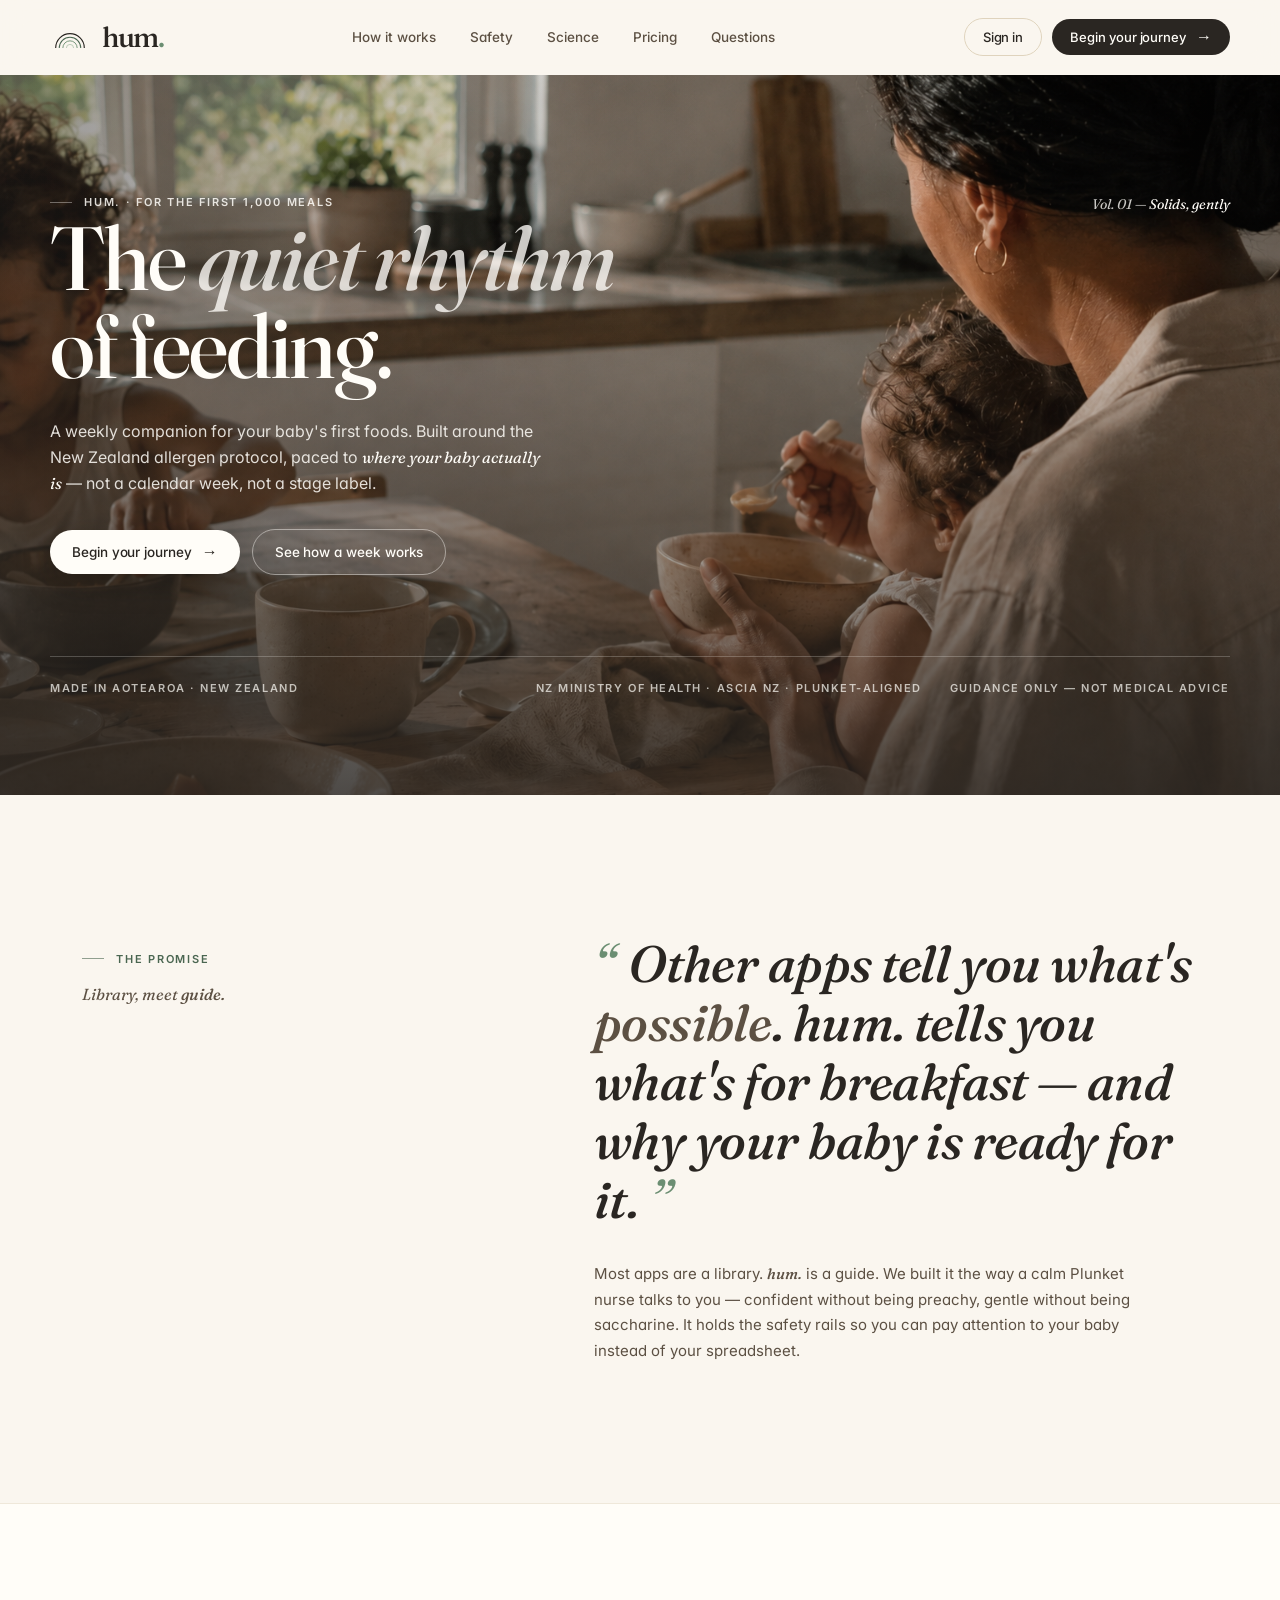
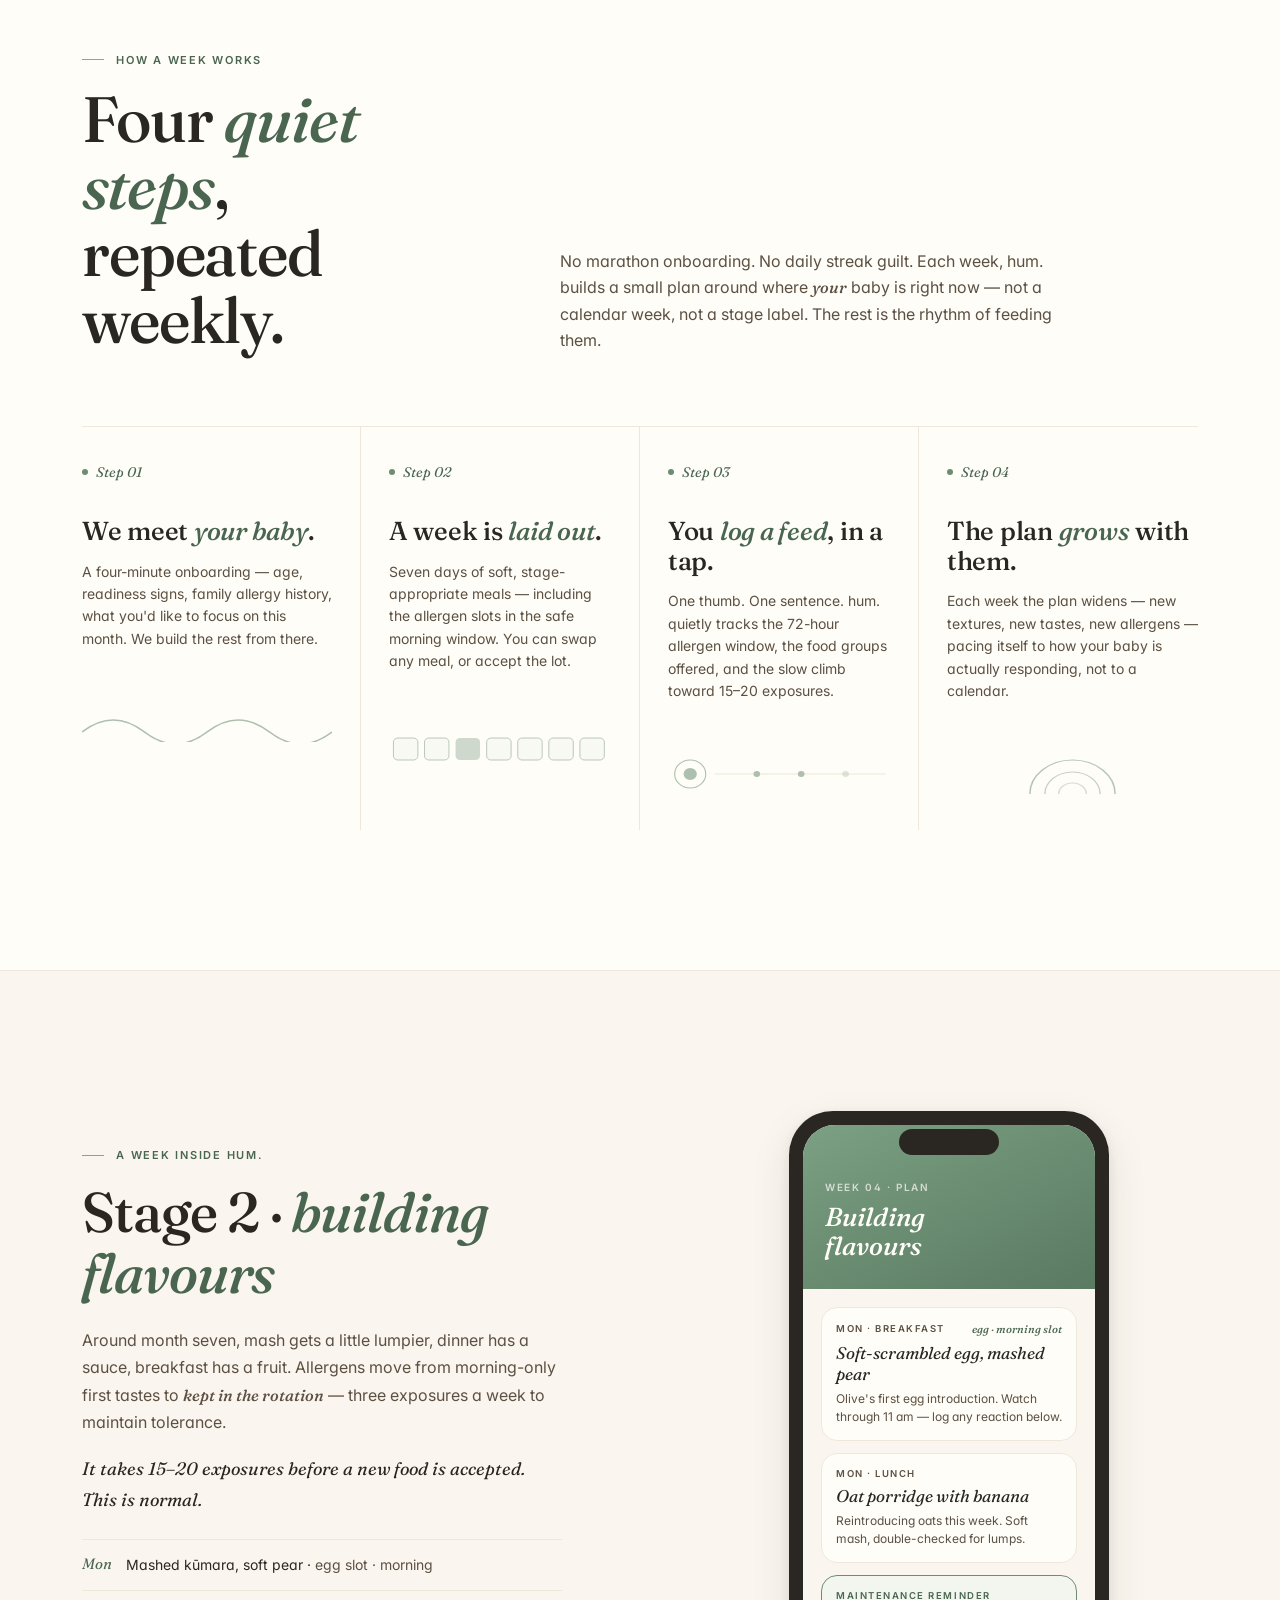
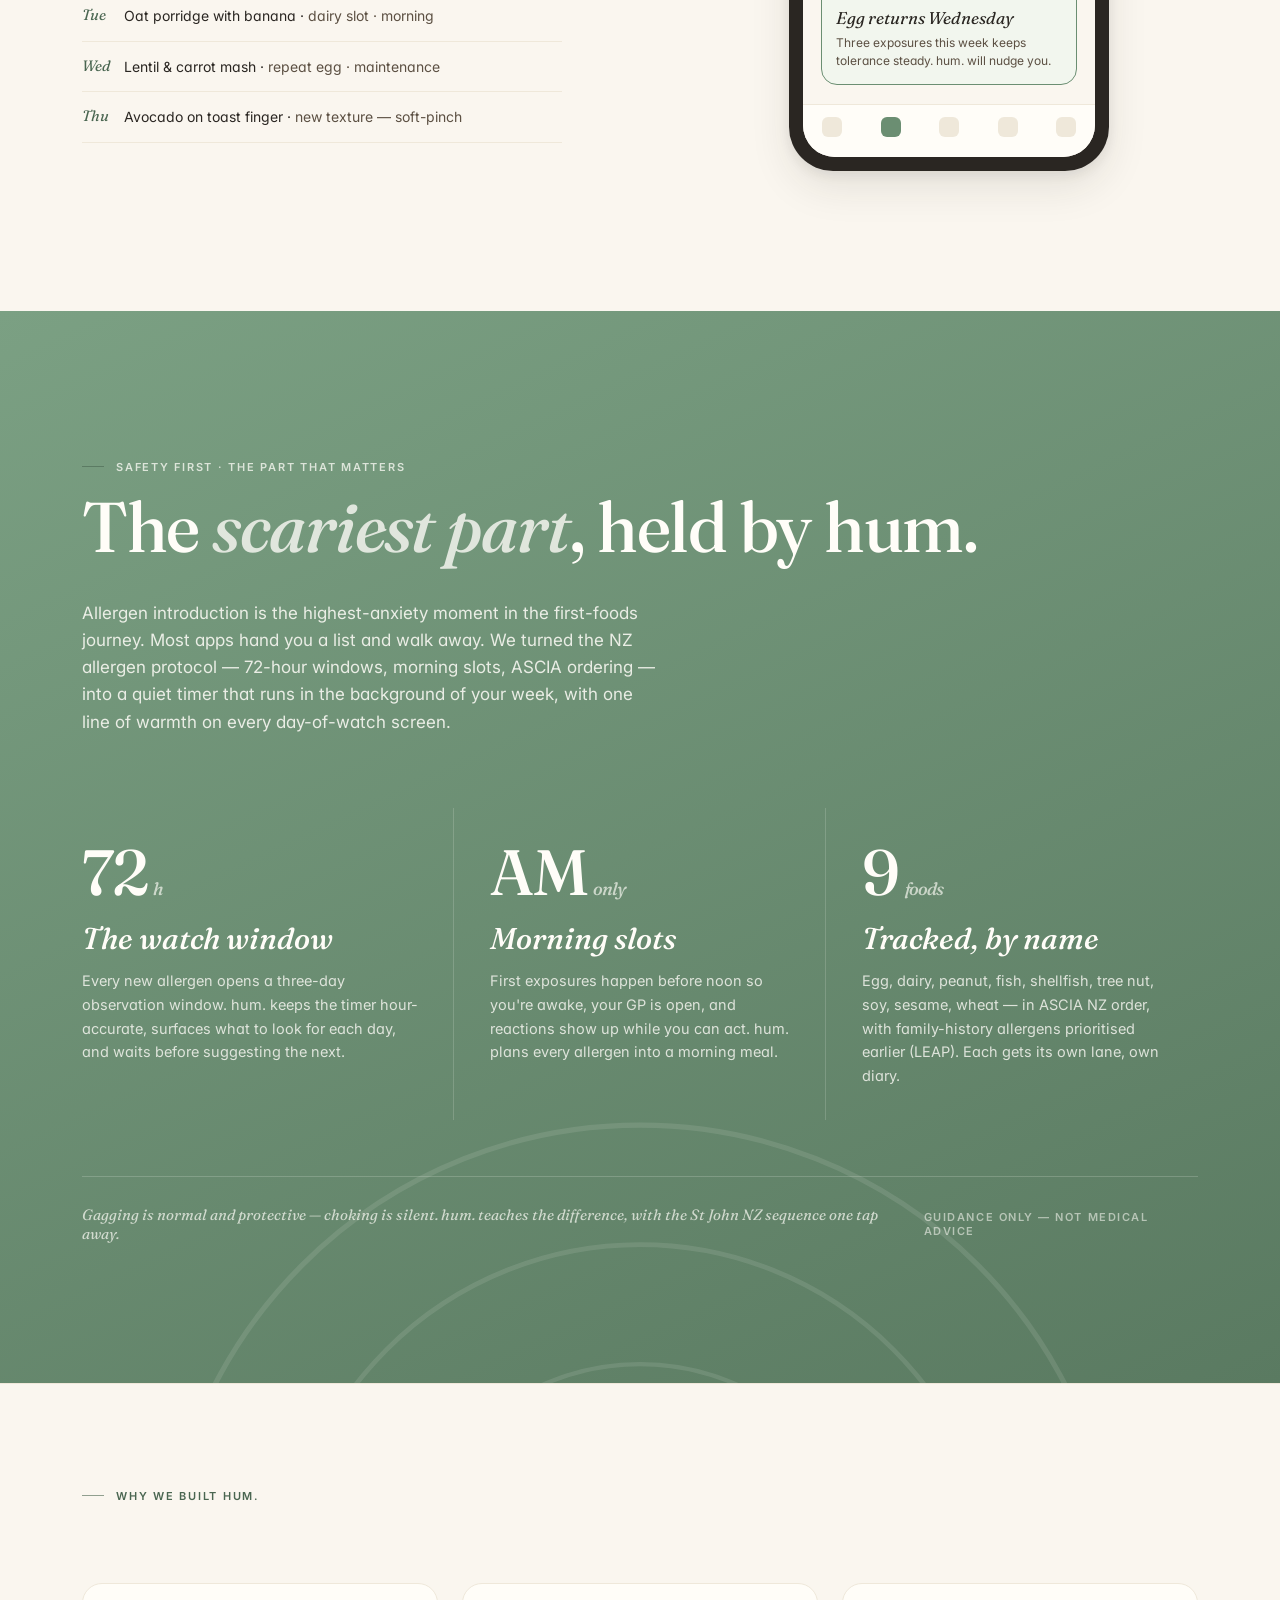
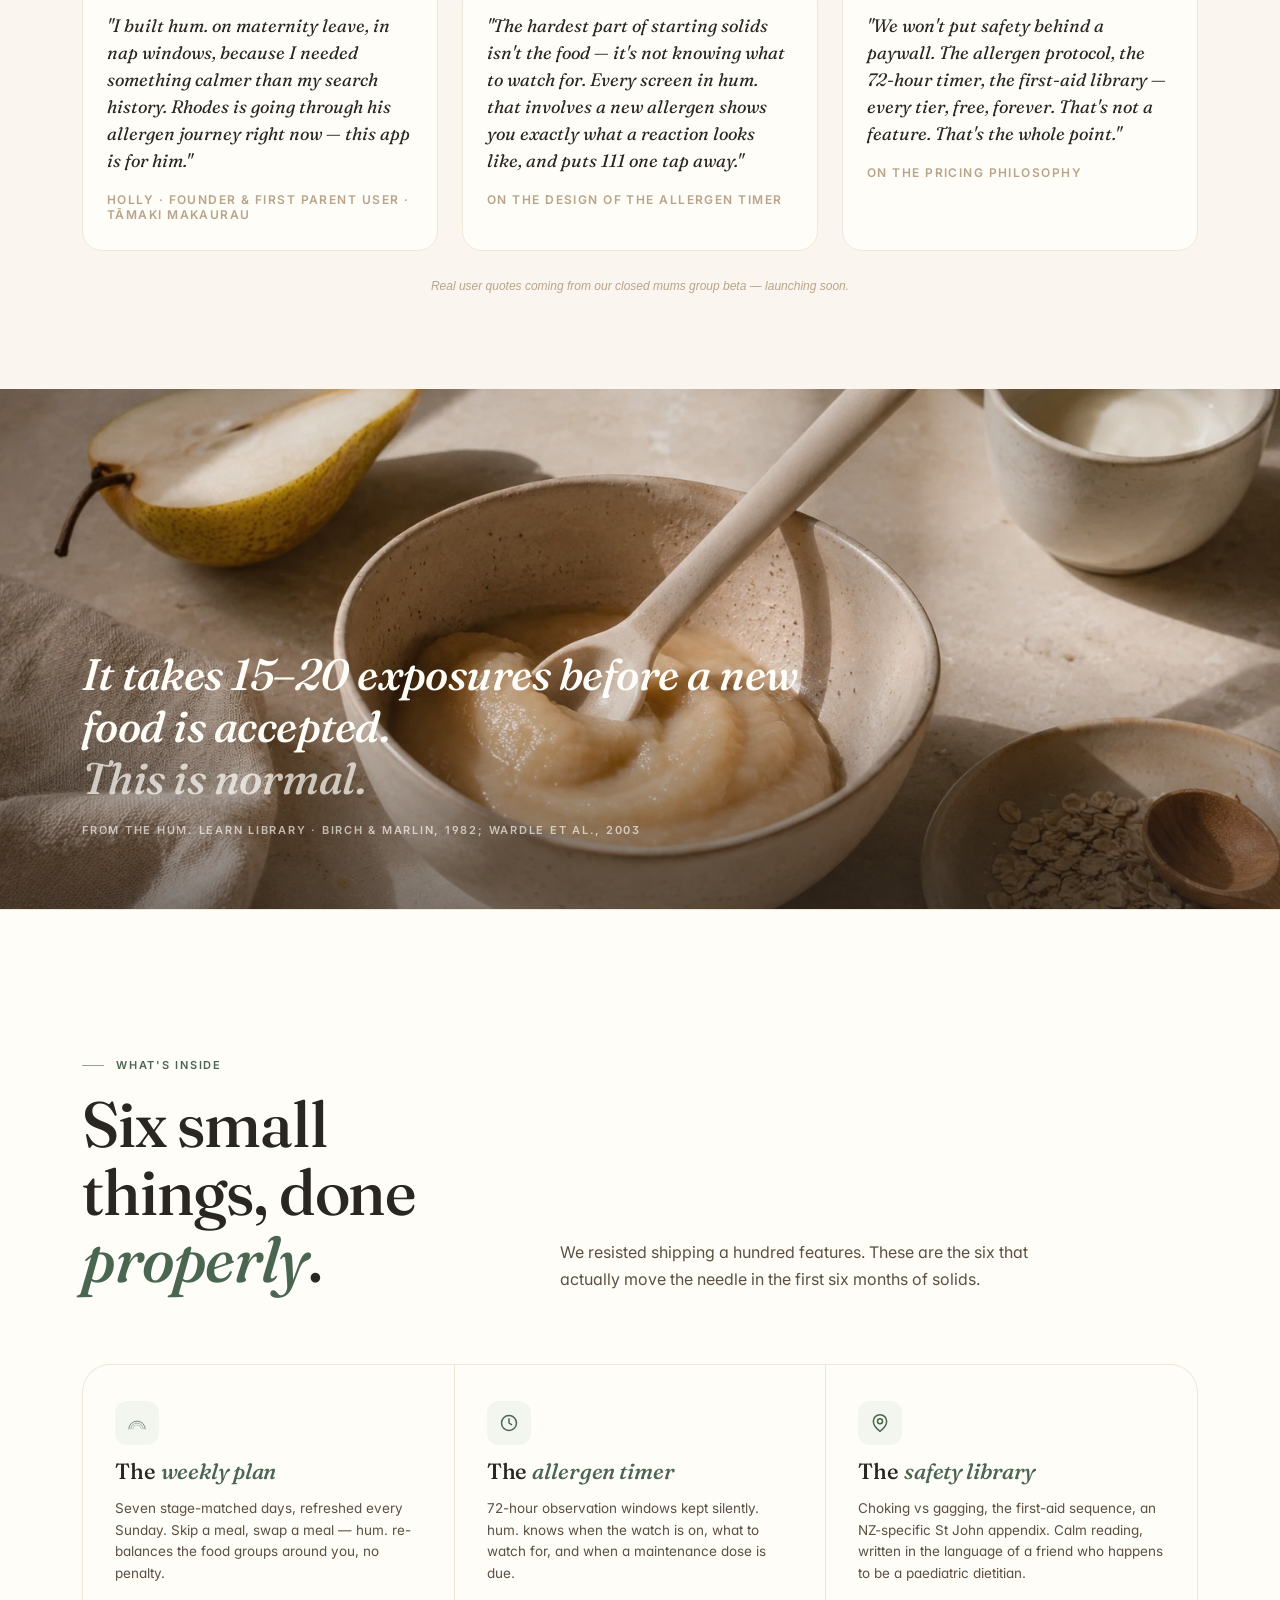
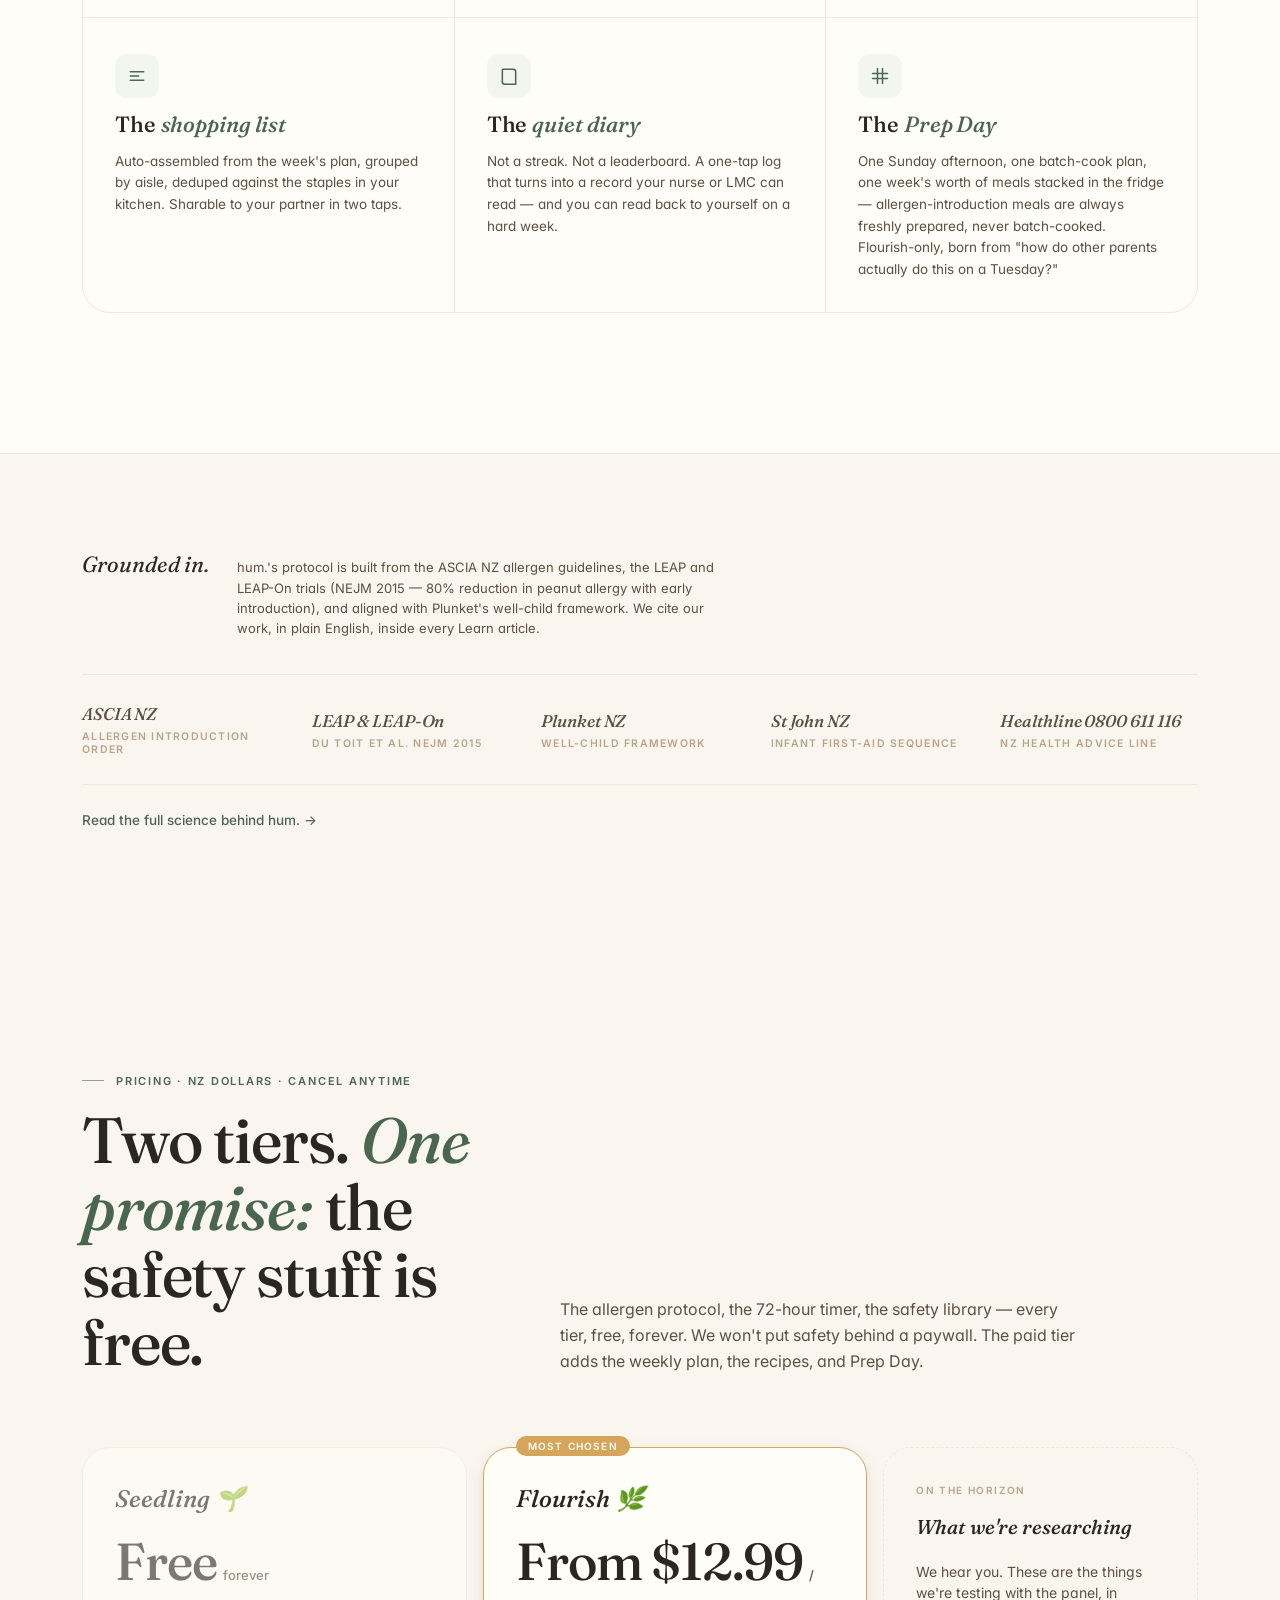
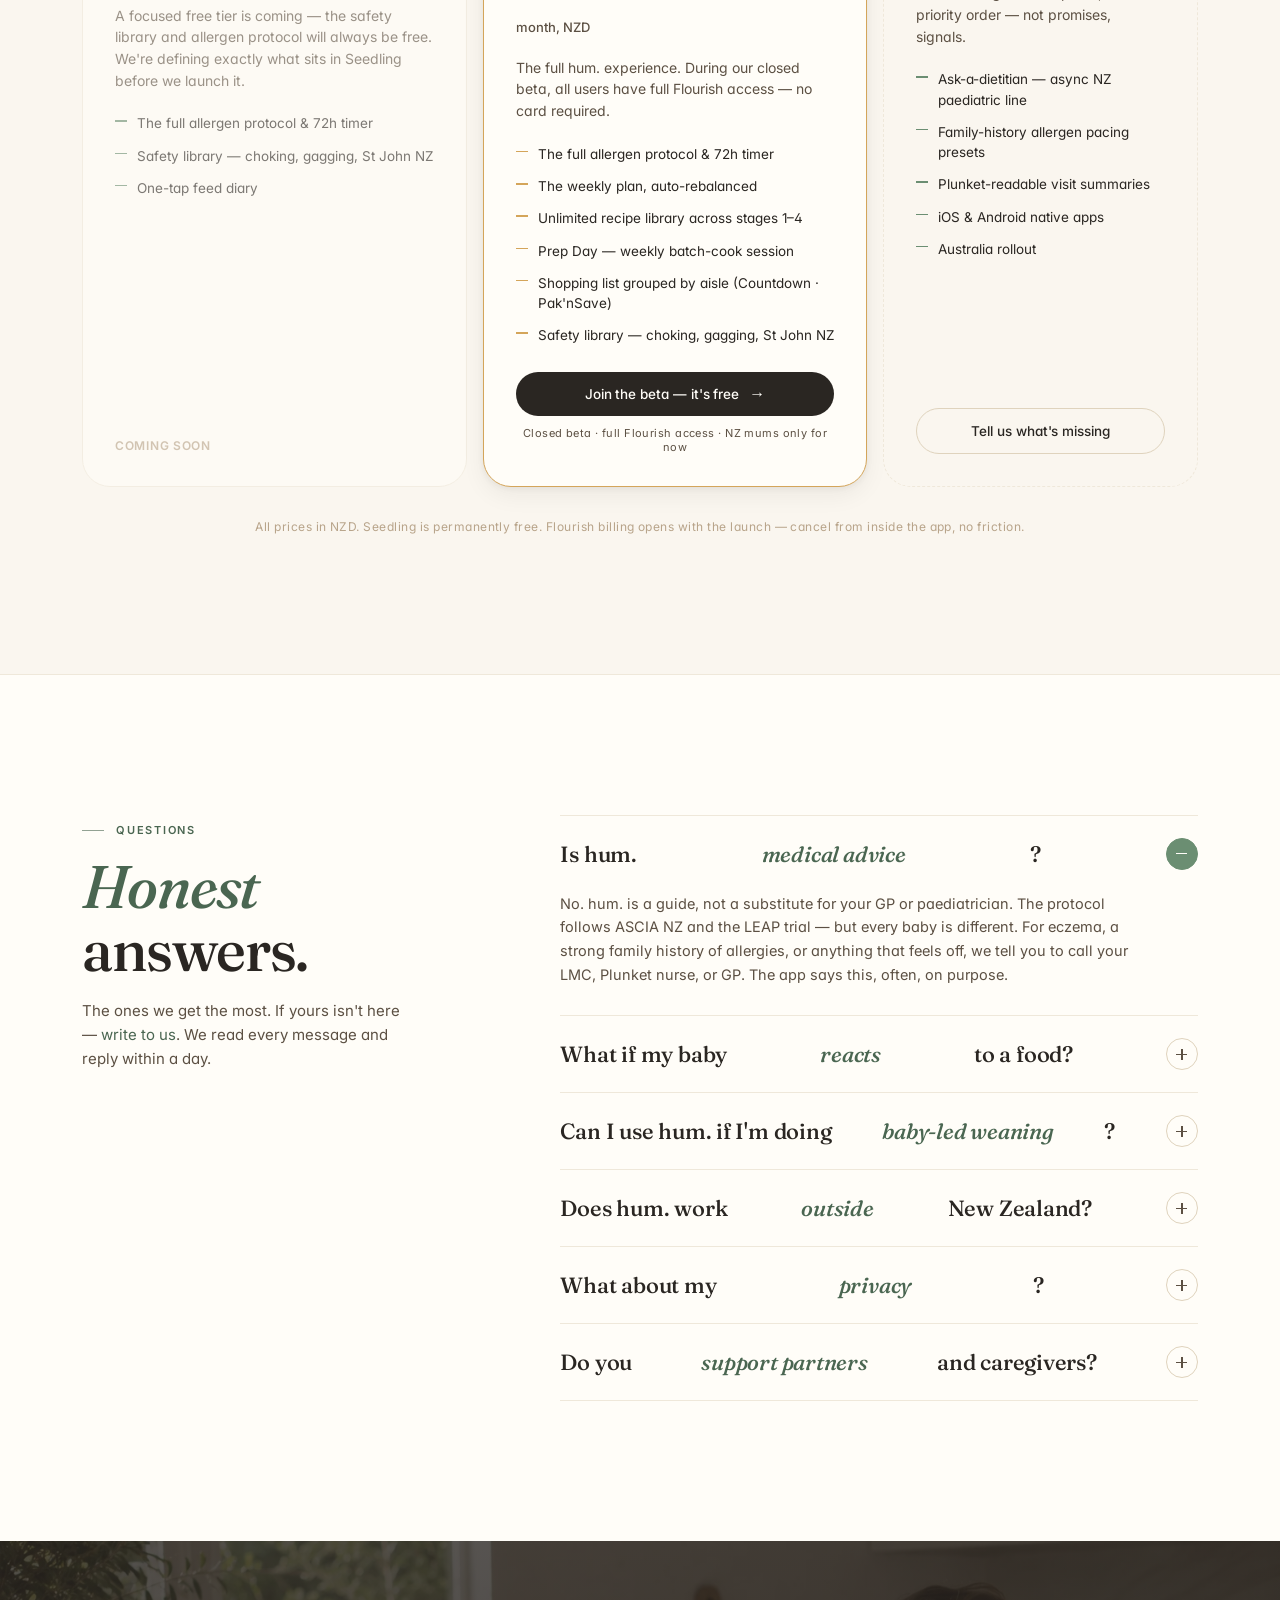
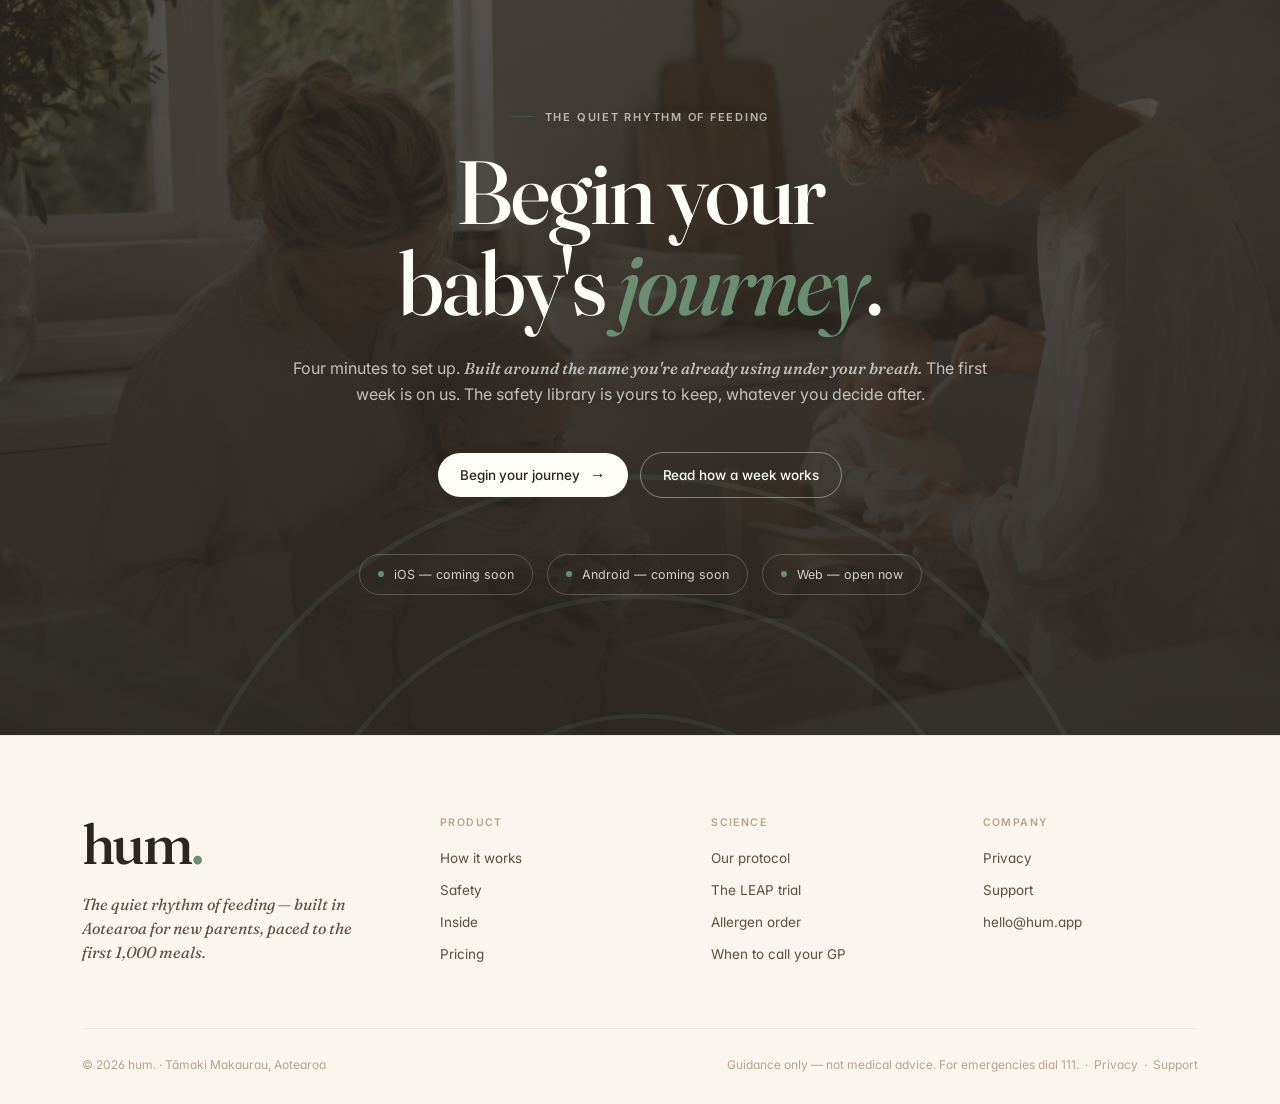
==== commit fdf3e1fd: "Fact-check fixes: science claims, testimonials, pricing, anchor links - Fix cross-reactivity claim (" ====
--- a/index.html
+++ b/index.html
@@ -862,21 +862,22 @@
 <!-- ════════════════════ TESTIMONIALS ════════════════════ -->
 <section style="padding:96px 0;background:var(--milk);border-top:1px solid var(--linen);">
   <div class="wrap">
-    <span class="eyebrow" style="margin-bottom:48px;display:inline-flex;">From the mums group beta</span>
+    <span class="eyebrow" style="margin-bottom:48px;display:inline-flex;">Why we built hum.</span>
     <div style="display:grid;grid-template-columns:repeat(3,1fr);gap:24px;margin-top:32px;">
       <div style="background:var(--paper);border:1px solid var(--linen);border-radius:20px;padding:28px 24px;">
-        <p style="font-family:var(--font-serif);font-style:italic;font-size:18px;line-height:1.5;color:var(--ink);margin-bottom:18px;">"This is the first baby app that doesn't make me feel like I'm behind. It just tells me what to do today."</p>
-        <p style="font-size:12px;letter-spacing:0.12em;text-transform:uppercase;font-weight:600;color:var(--ink-3);">Mum, 7-month-old · Auckland</p>
+        <p style="font-family:var(--font-serif);font-style:italic;font-size:18px;line-height:1.5;color:var(--ink);margin-bottom:18px;">"I built hum. on maternity leave, in nap windows, because I needed something calmer than my search history. Rhodes is going through his allergen journey right now — this app is for him."</p>
+        <p style="font-size:12px;letter-spacing:0.12em;text-transform:uppercase;font-weight:600;color:var(--ink-3);">Holly · founder &amp; first parent user · Tāmaki Makaurau</p>
       </div>
       <div style="background:var(--paper);border:1px solid var(--linen);border-radius:20px;padding:28px 24px;">
-        <p style="font-family:var(--font-serif);font-style:italic;font-size:18px;line-height:1.5;color:var(--ink);margin-bottom:18px;">"The egg intro timer honestly reduced my anxiety more than anything else I tried. I knew exactly what to watch for."</p>
-        <p style="font-size:12px;letter-spacing:0.12em;text-transform:uppercase;font-weight:600;color:var(--ink-3);">Mum, 8-month-old · Wellington</p>
+        <p style="font-family:var(--font-serif);font-style:italic;font-size:18px;line-height:1.5;color:var(--ink);margin-bottom:18px;">"The hardest part of starting solids isn't the food — it's not knowing what to watch for. Every screen in hum. that involves a new allergen shows you exactly what a reaction looks like, and puts 111 one tap away."</p>
+        <p style="font-size:12px;letter-spacing:0.12em;text-transform:uppercase;font-weight:600;color:var(--ink-3);">On the design of the allergen timer</p>
       </div>
       <div style="background:var(--paper);border:1px solid var(--linen);border-radius:20px;padding:28px 24px;">
-        <p style="font-family:var(--font-serif);font-style:italic;font-size:18px;line-height:1.5;color:var(--ink);margin-bottom:18px;">"I passed it on to my Plunket nurse. She hadn't seen anything like it — she asked me to send the link to three other families."</p>
-        <p style="font-size:12px;letter-spacing:0.12em;text-transform:uppercase;font-weight:600;color:var(--ink-3);">Mum, 9-month-old · Christchurch</p>
-      </div>
-    </div>
+        <p style="font-family:var(--font-serif);font-style:italic;font-size:18px;line-height:1.5;color:var(--ink);margin-bottom:18px;">"We won't put safety behind a paywall. The allergen protocol, the 72-hour timer, the first-aid library — every tier, free, forever. That's not a feature. That's the whole point."</p>
+        <p style="font-size:12px;letter-spacing:0.12em;text-transform:uppercase;font-weight:600;color:var(--ink-3);">On the pricing philosophy</p>
+      </div>
+    </div>
+    <p style="font-size:12px;color:var(--ink-3);text-align:center;margin-top:28px;font-style:italic;">Real user quotes coming from our closed mums group beta — launching soon.</p>
   </div>
 </section>
 
@@ -890,7 +891,7 @@
         It takes 15–20 exposures before a new food is accepted.<br/>
         <em>This is normal.</em>
       </blockquote>
-      <cite>From the hum. Learn library · ASCIA NZ</cite>
+      <cite>From the hum. Learn library · Birch &amp; Marlin, 1982; Wardle et al., 2003</cite>
     </div>
   </div>
 </section>
@@ -992,35 +993,33 @@
     </div>
 
     <div class="price-grid" style="grid-template-columns: 1.1fr 1.1fr 0.9fr;">
-      <div class="tier">
+      <div class="tier" style="opacity:0.6;">
         <div class="name">Seedling 🌱</div>
         <div class="price">Free<small>forever</small></div>
-        <div class="desc">For the first weeks of solids — when you mostly need a calm place to log and a safety library you can trust.</div>
+        <div class="desc">A focused free tier is coming — the safety library and allergen protocol will always be free. We're defining exactly what sits in Seedling before we launch it.</div>
         <ul>
           <li>The full allergen protocol &amp; 72h timer</li>
-          <li>One-tap feed diary &amp; week guide</li>
           <li>Safety library — choking, gagging, St John NZ</li>
-          <li><span>Two recipes per week (curated)</span></li>
-          <li>Mid-journey onboarding if you've already started</li>
+          <li>One-tap feed diary</li>
         </ul>
-        <div class="cta"><a href="#start" class="btn btn-ghost">Start free today</a></div>
+        <div class="cta"><span style="font-size:12px;color:var(--ink-3);letter-spacing:0.06em;text-transform:uppercase;font-weight:600;">Coming soon</span></div>
       </div>
 
       <div class="tier pop" style="--accent: var(--honey); --accent-dark: var(--honey-dark);">
         <div class="name">Flourish 🌿</div>
         <div class="price">From $12.99<small>/ month, NZD</small></div>
-        <div class="desc">For the family cooking real meals for a real baby. The full weekly plan, the recipe library, and Prep Day — refreshed every Sunday.</div>
+        <div class="desc">The full hum. experience. During our closed beta, all users have full Flourish access — no card required.</div>
         <ul>
-          <li>Everything in Seedling</li>
+          <li>The full allergen protocol &amp; 72h timer</li>
           <li>The weekly plan, auto-rebalanced</li>
           <li>Unlimited recipe library across stages 1–4</li>
           <li>Prep Day — weekly batch-cook session</li>
           <li>Shopping list grouped by aisle (Countdown · Pak'nSave)</li>
-          <li>Partner &amp; caregiver sharing</li>
+          <li>Safety library — choking, gagging, St John NZ</li>
         </ul>
         <div class="cta">
-          <a href="#start" class="btn btn-dark">Join the early-tester list <span class="arrow">→</span></a>
-          <div style="font-size:11px;color:var(--ink-2);margin-top:10px;letter-spacing:0.04em;text-align:center;">Coming soon · early testers get a special rate</div>
+          <a href="https://app.withhum.app" class="btn btn-dark">Join the beta — it's free <span class="arrow">→</span></a>
+          <div style="font-size:11px;color:var(--ink-2);margin-top:10px;letter-spacing:0.04em;text-align:center;">Closed beta · full Flourish access · NZ mums only for now</div>
         </div>
       </div>
 
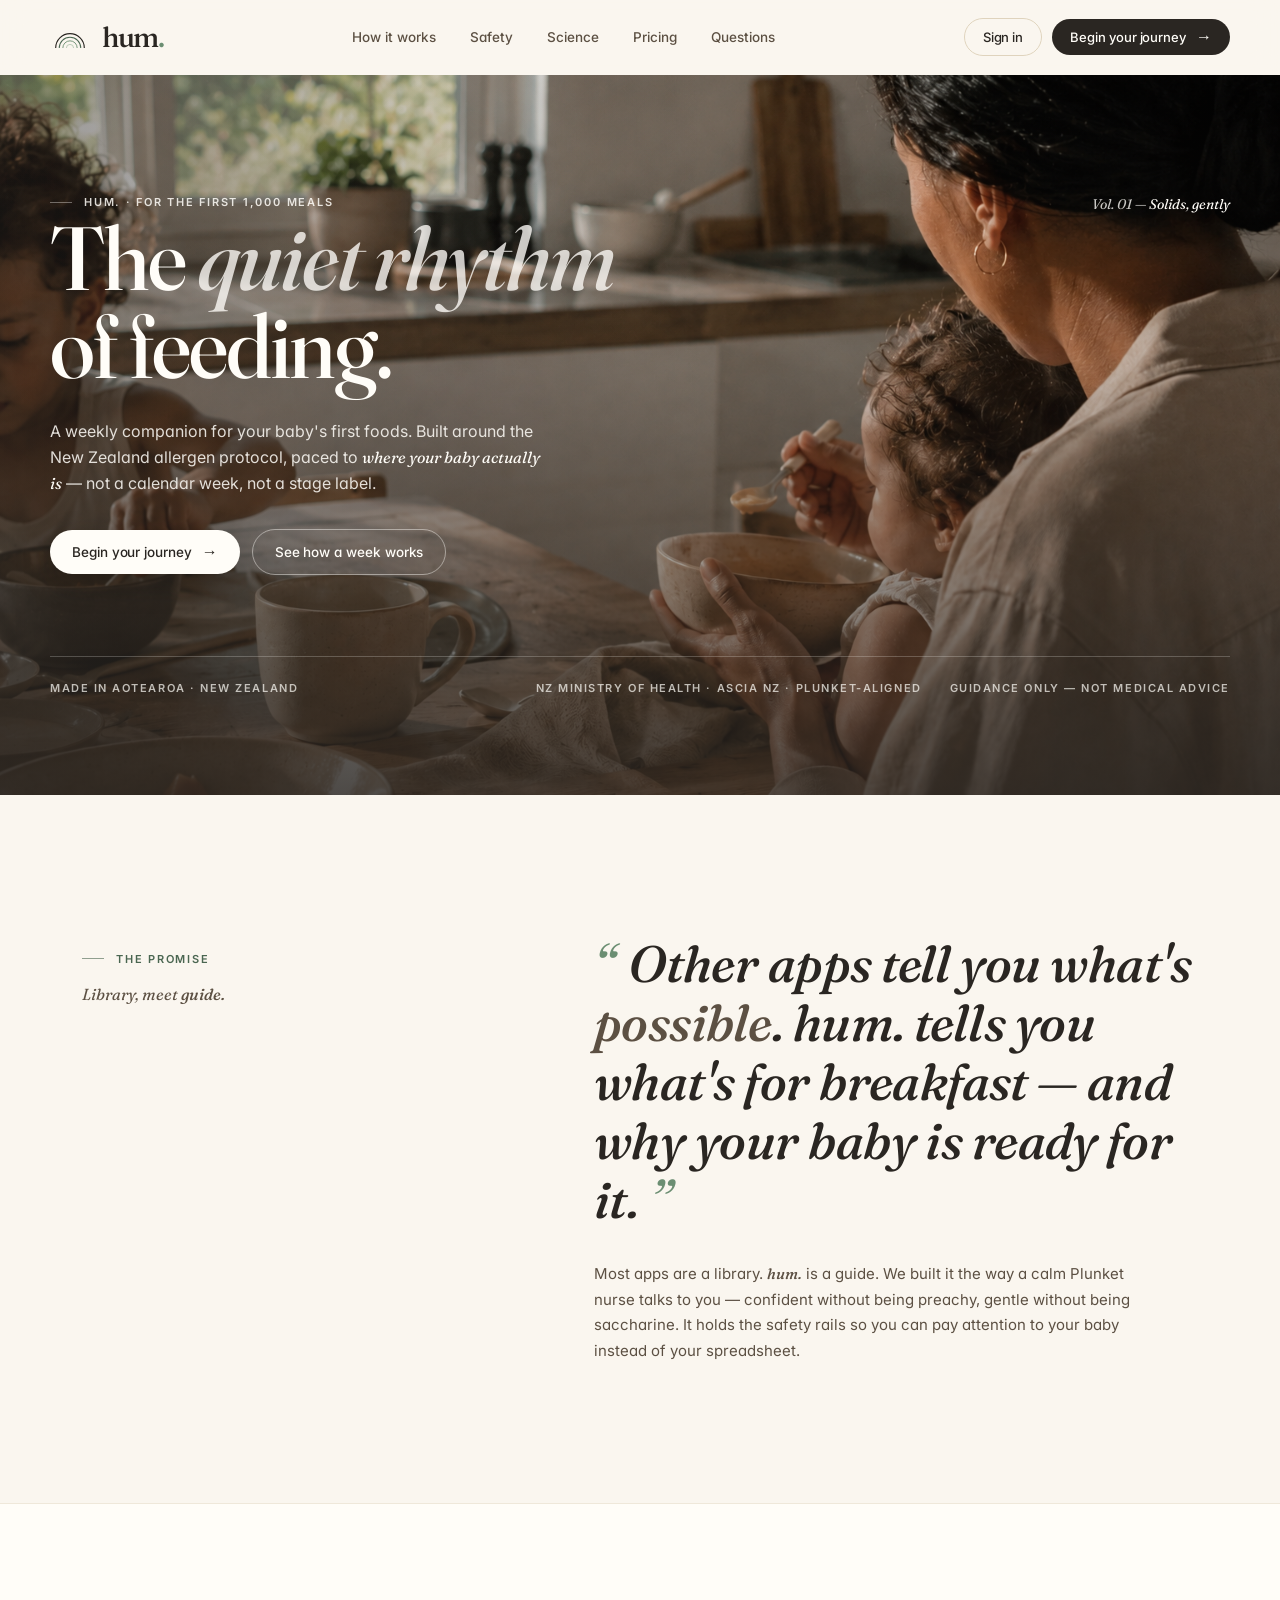
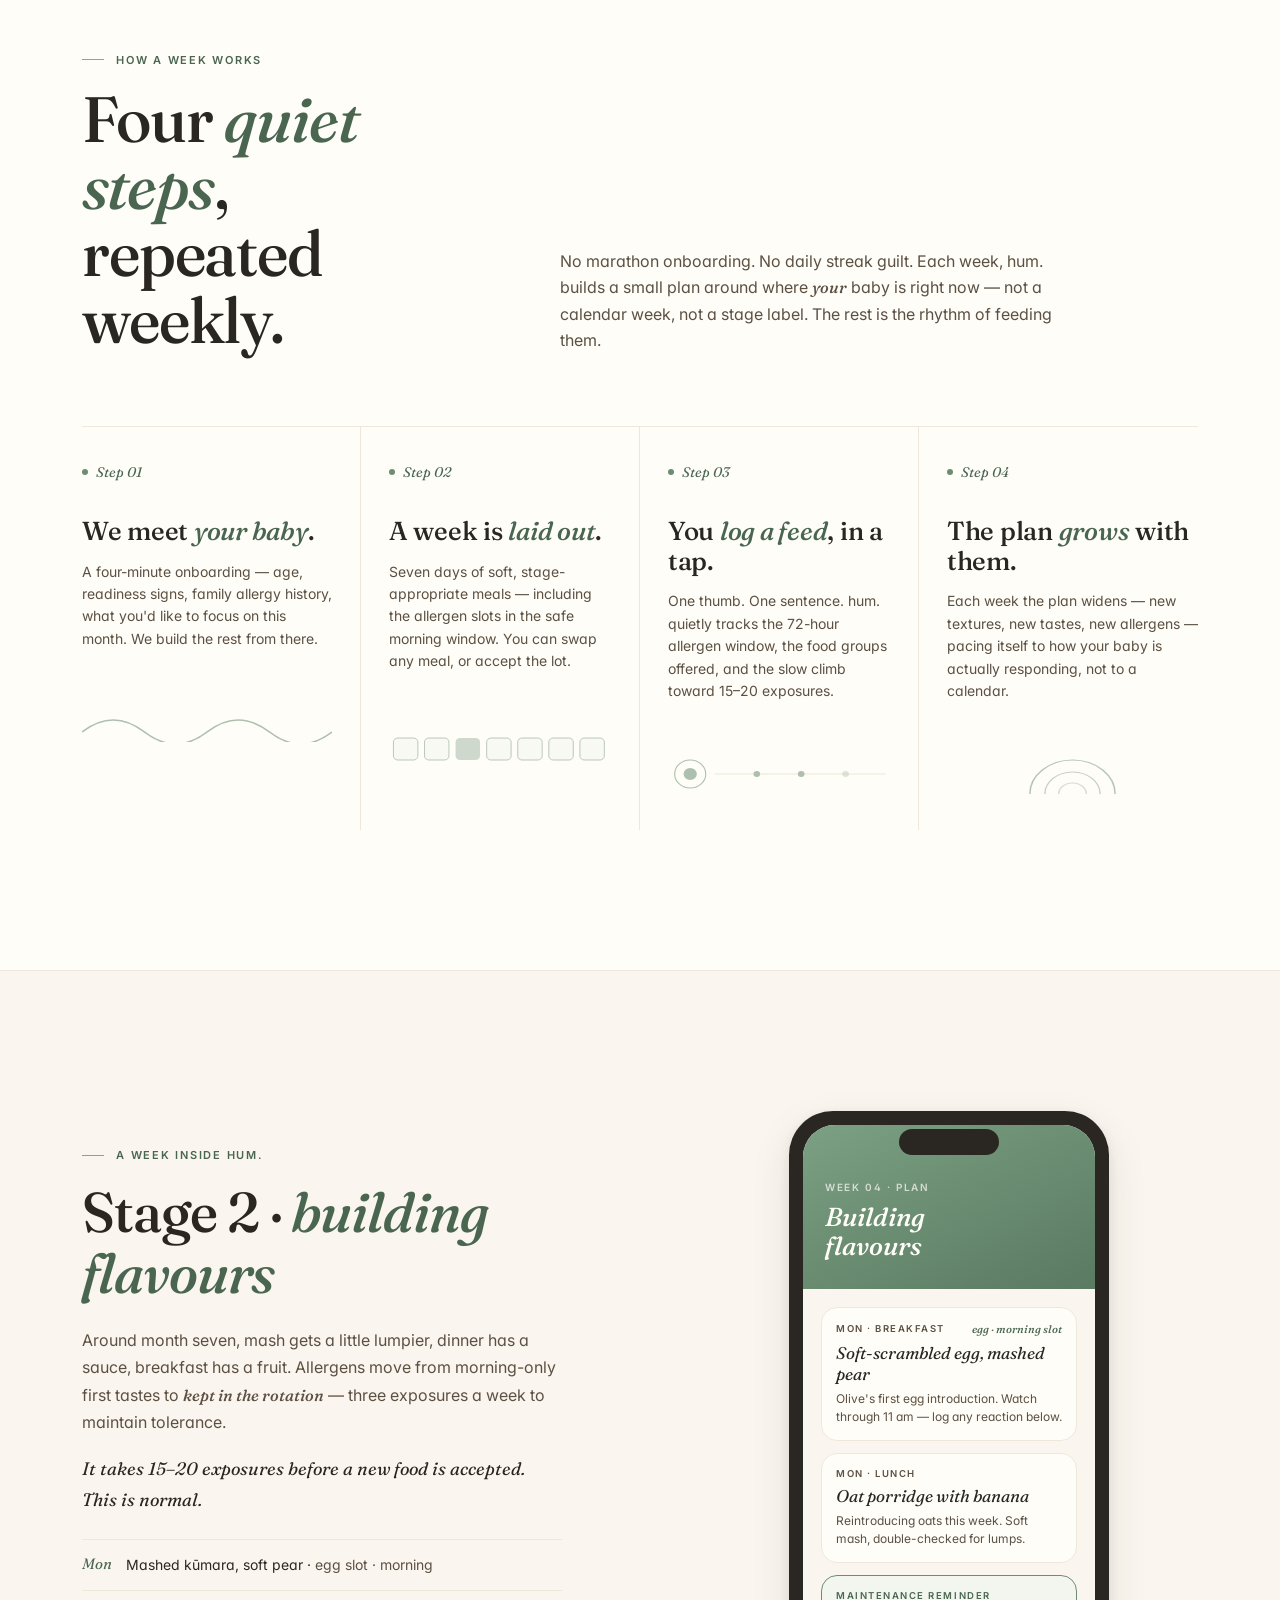
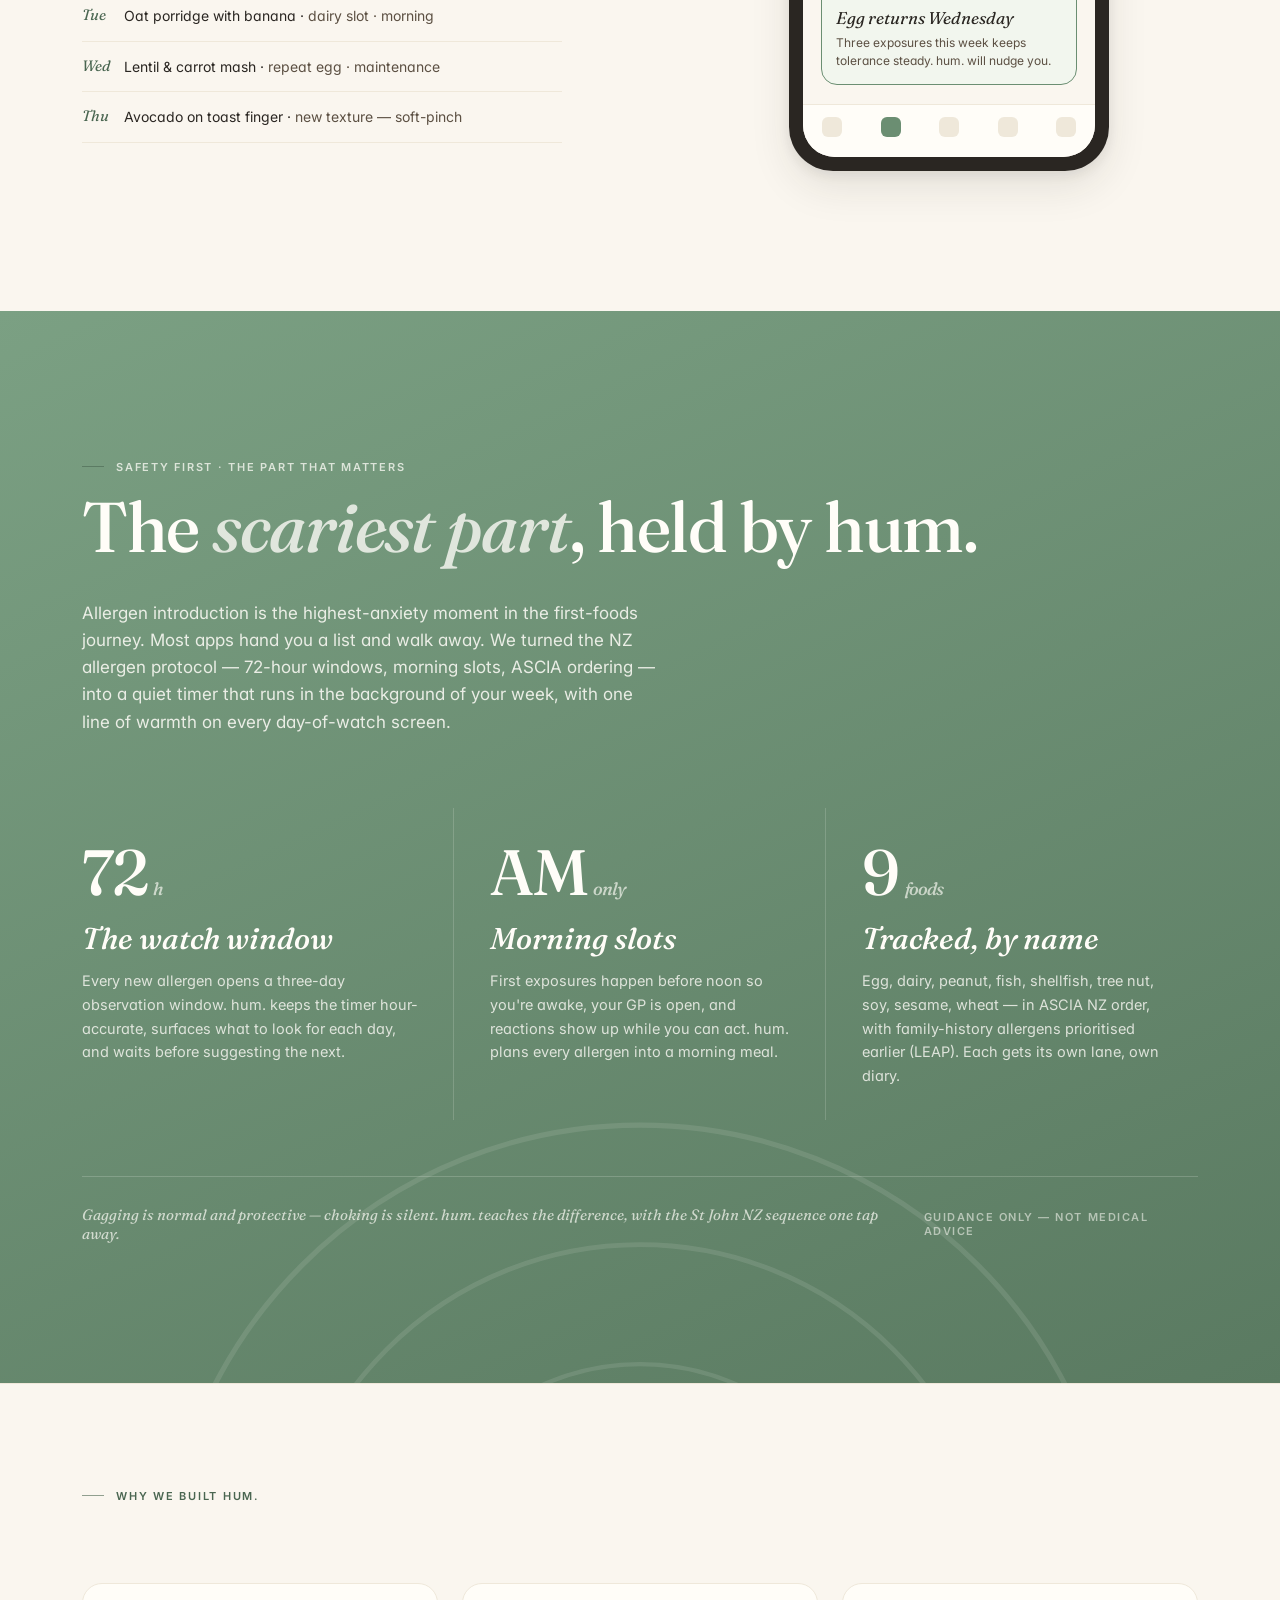
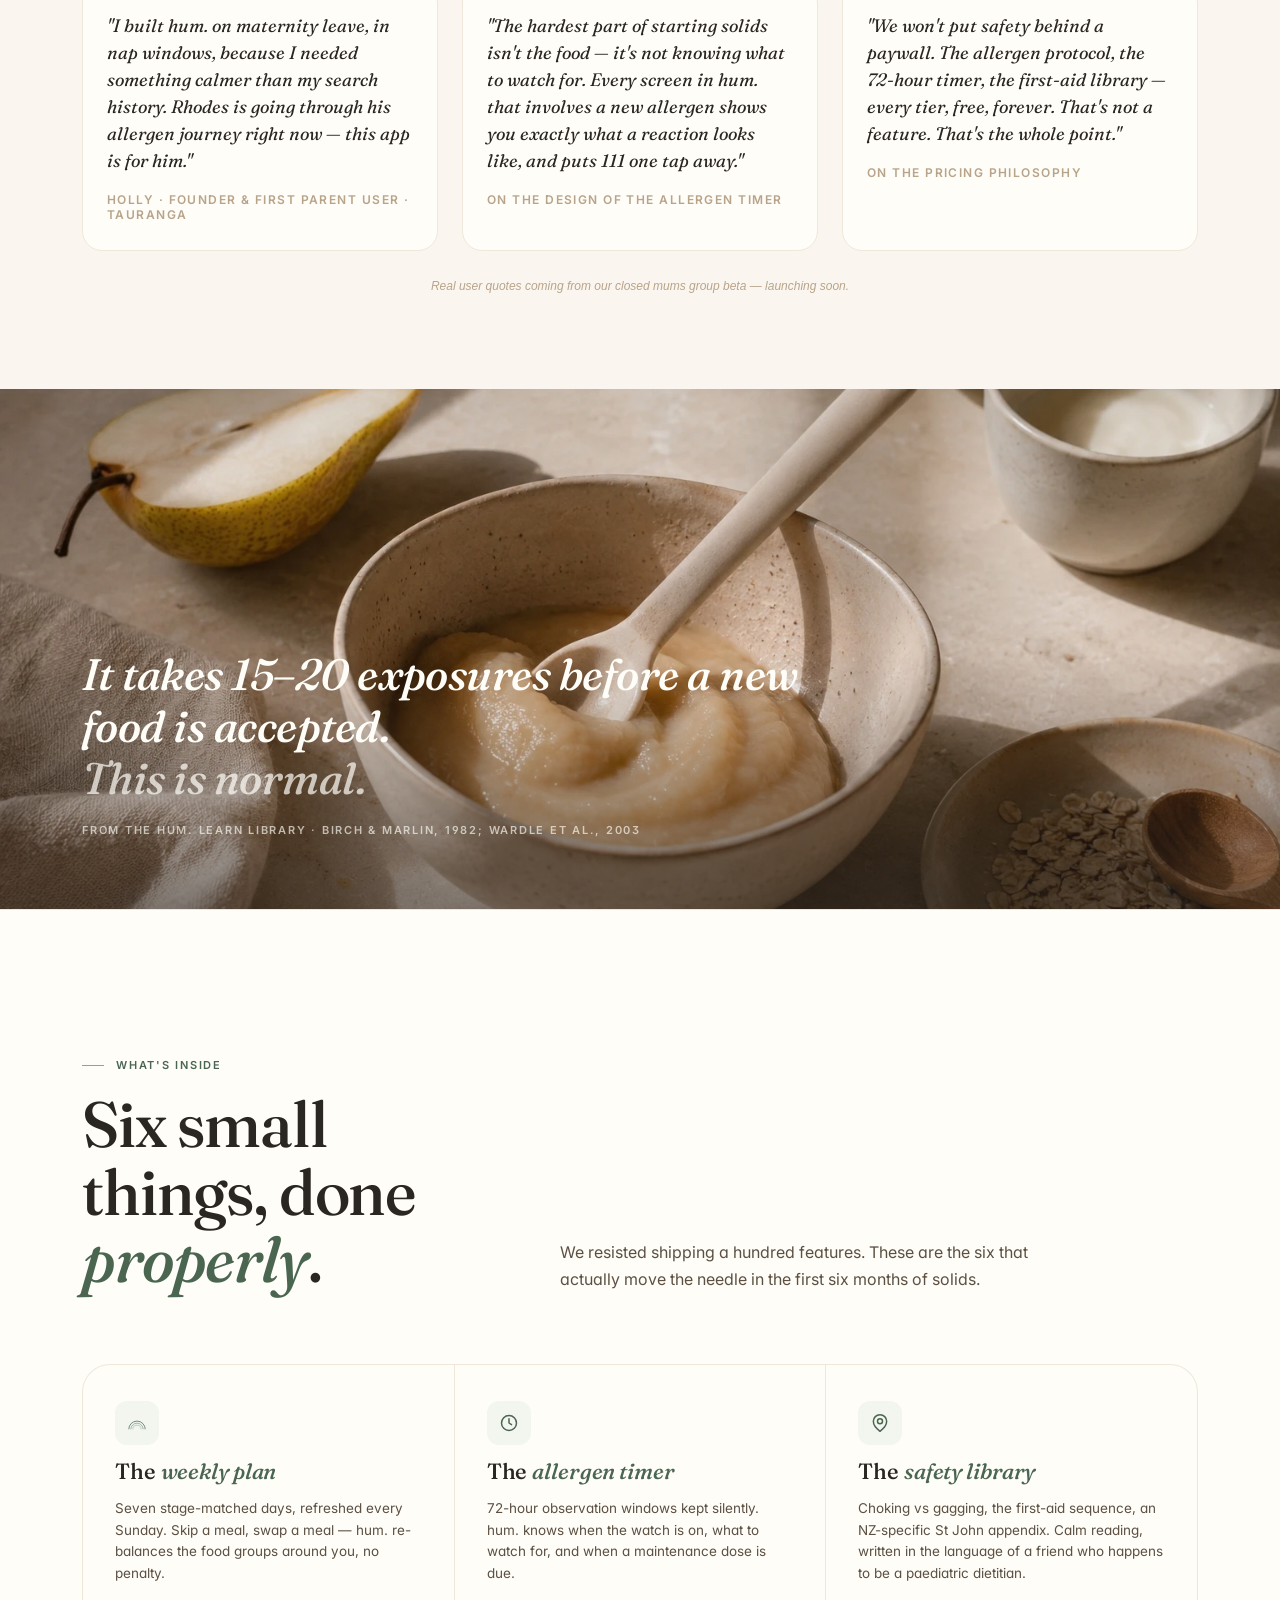
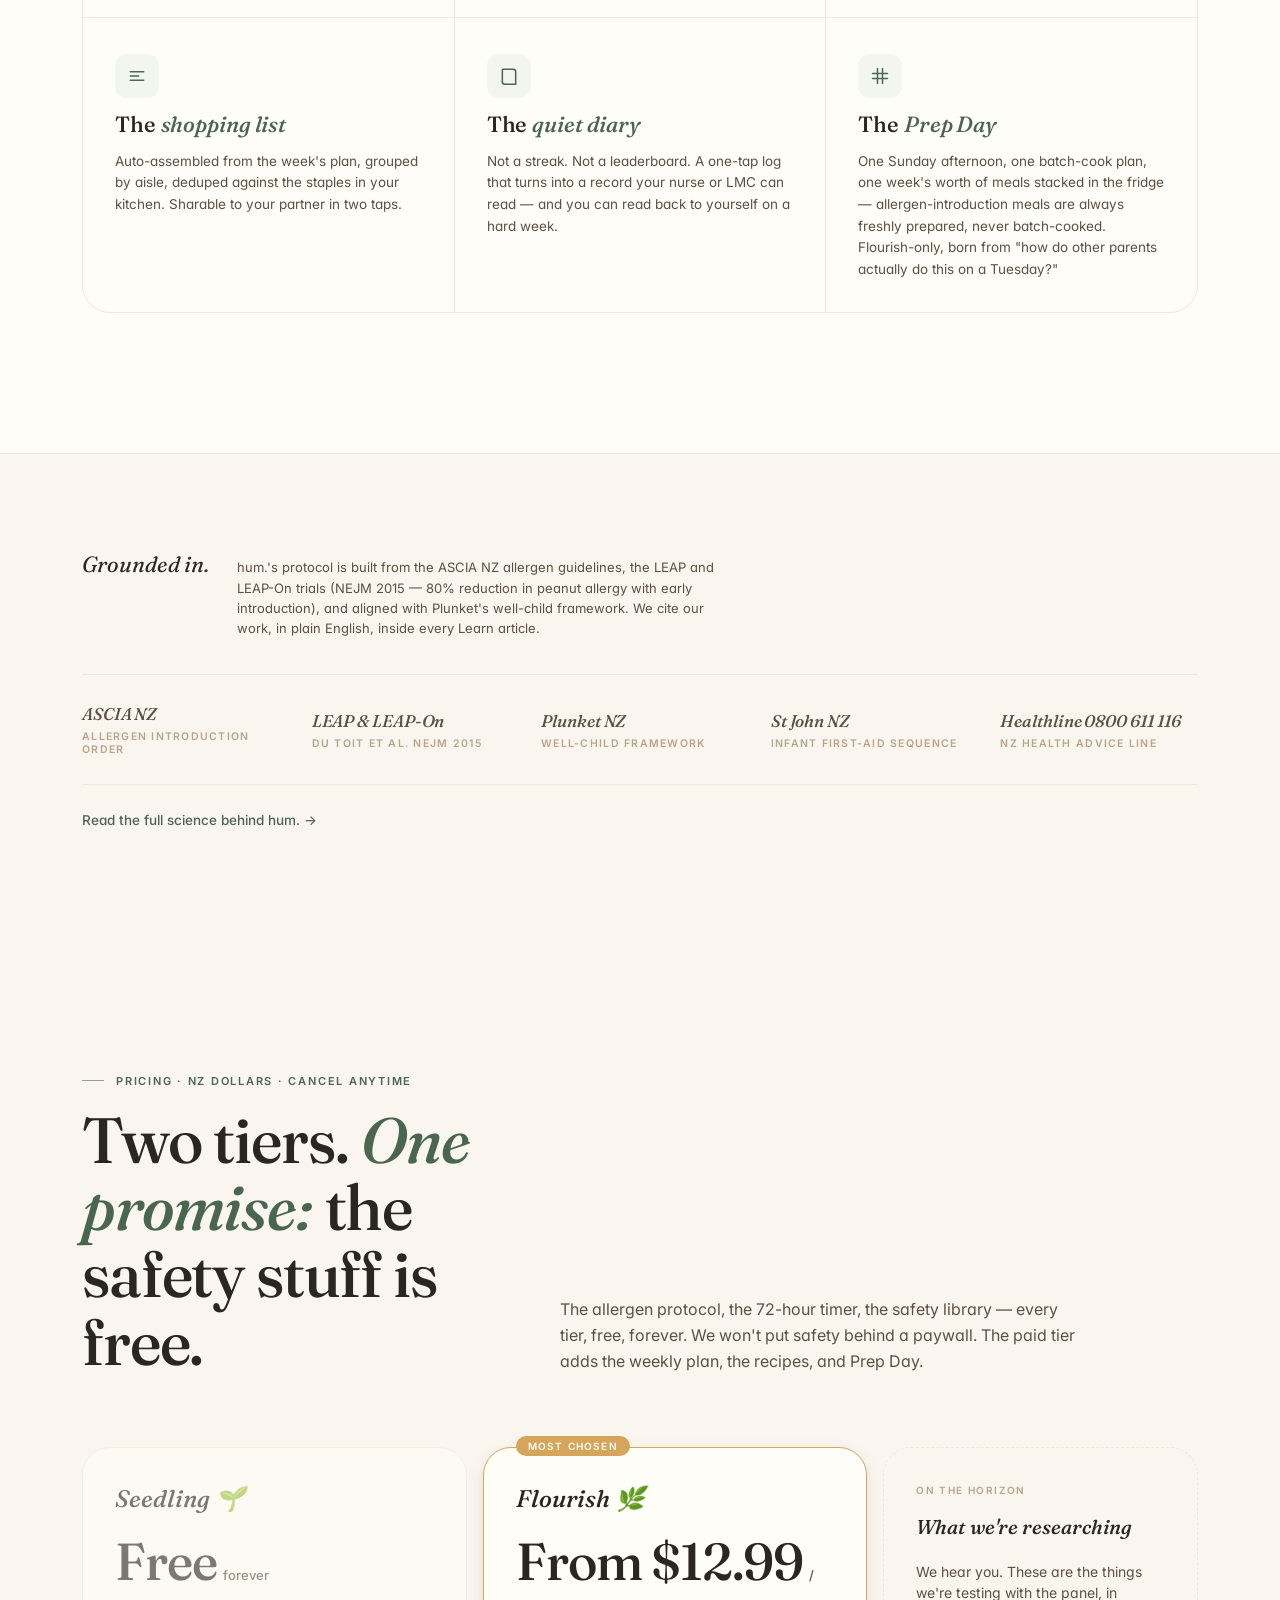
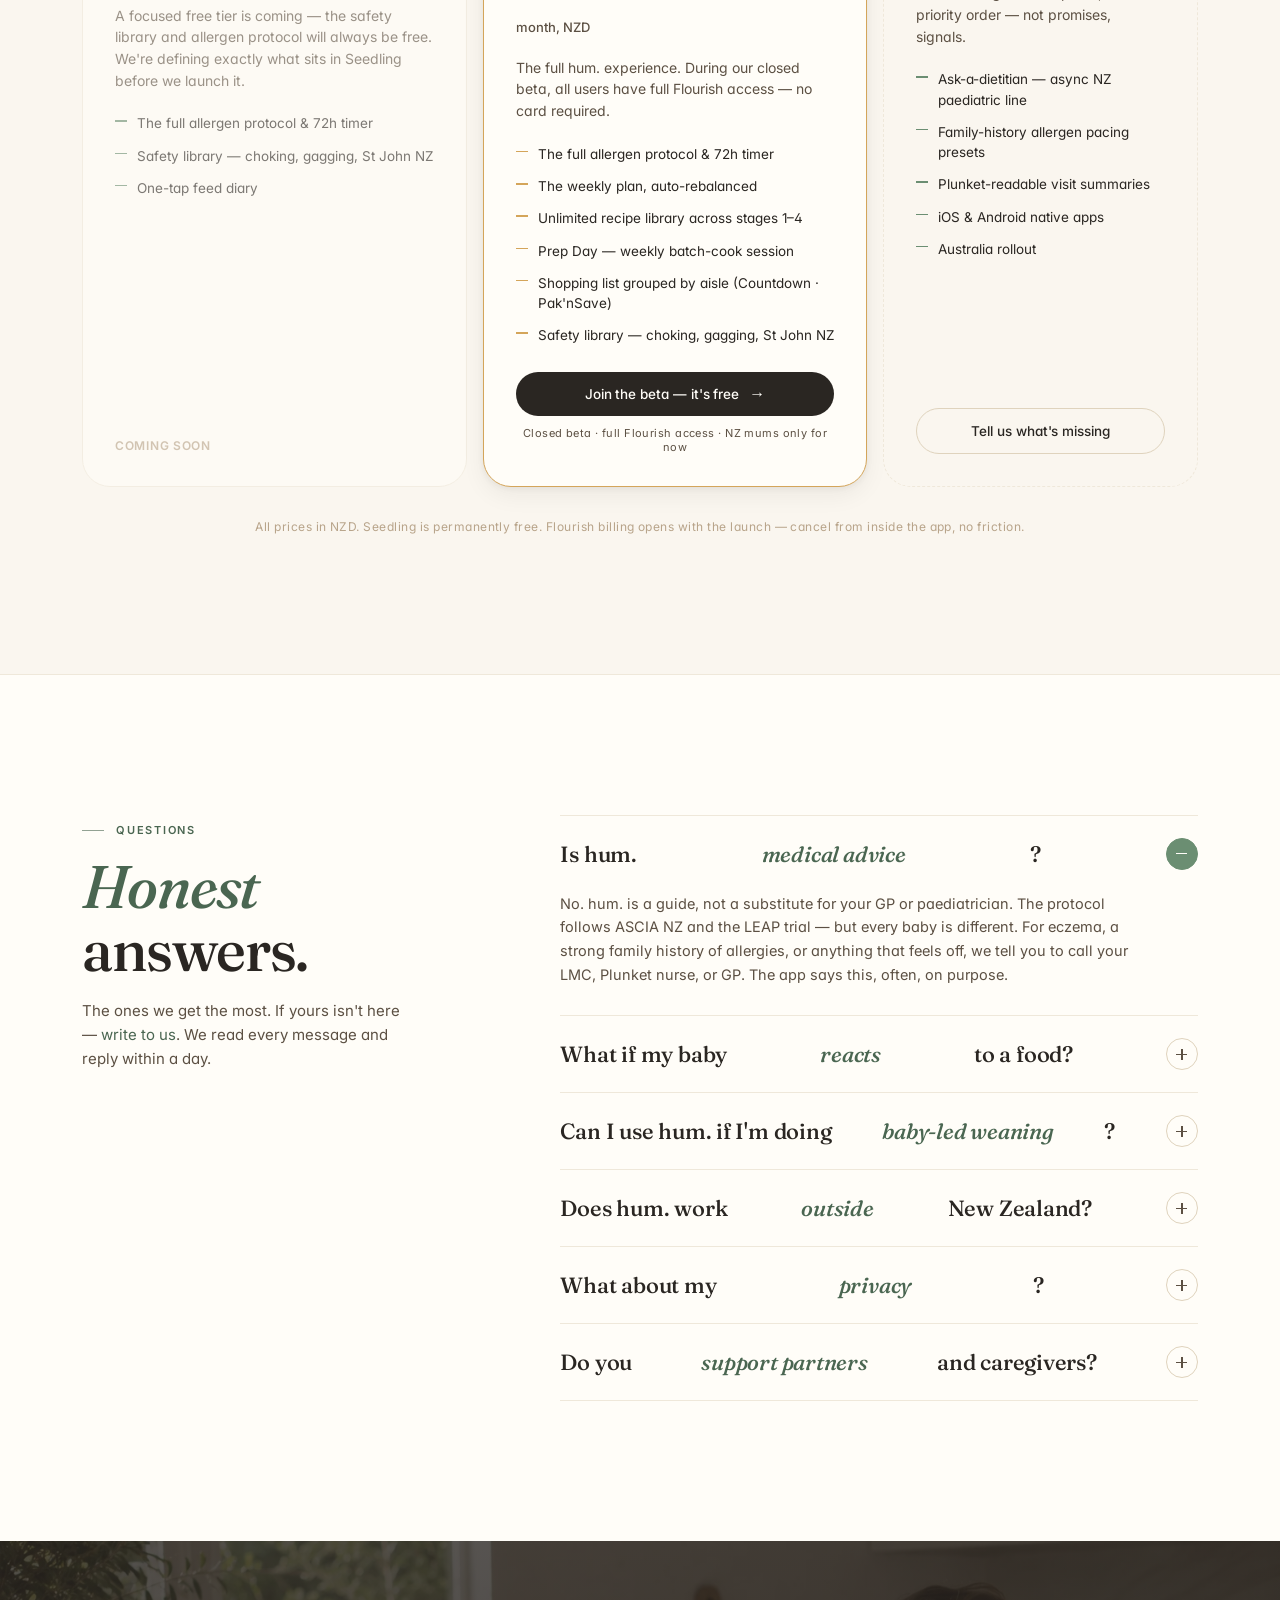
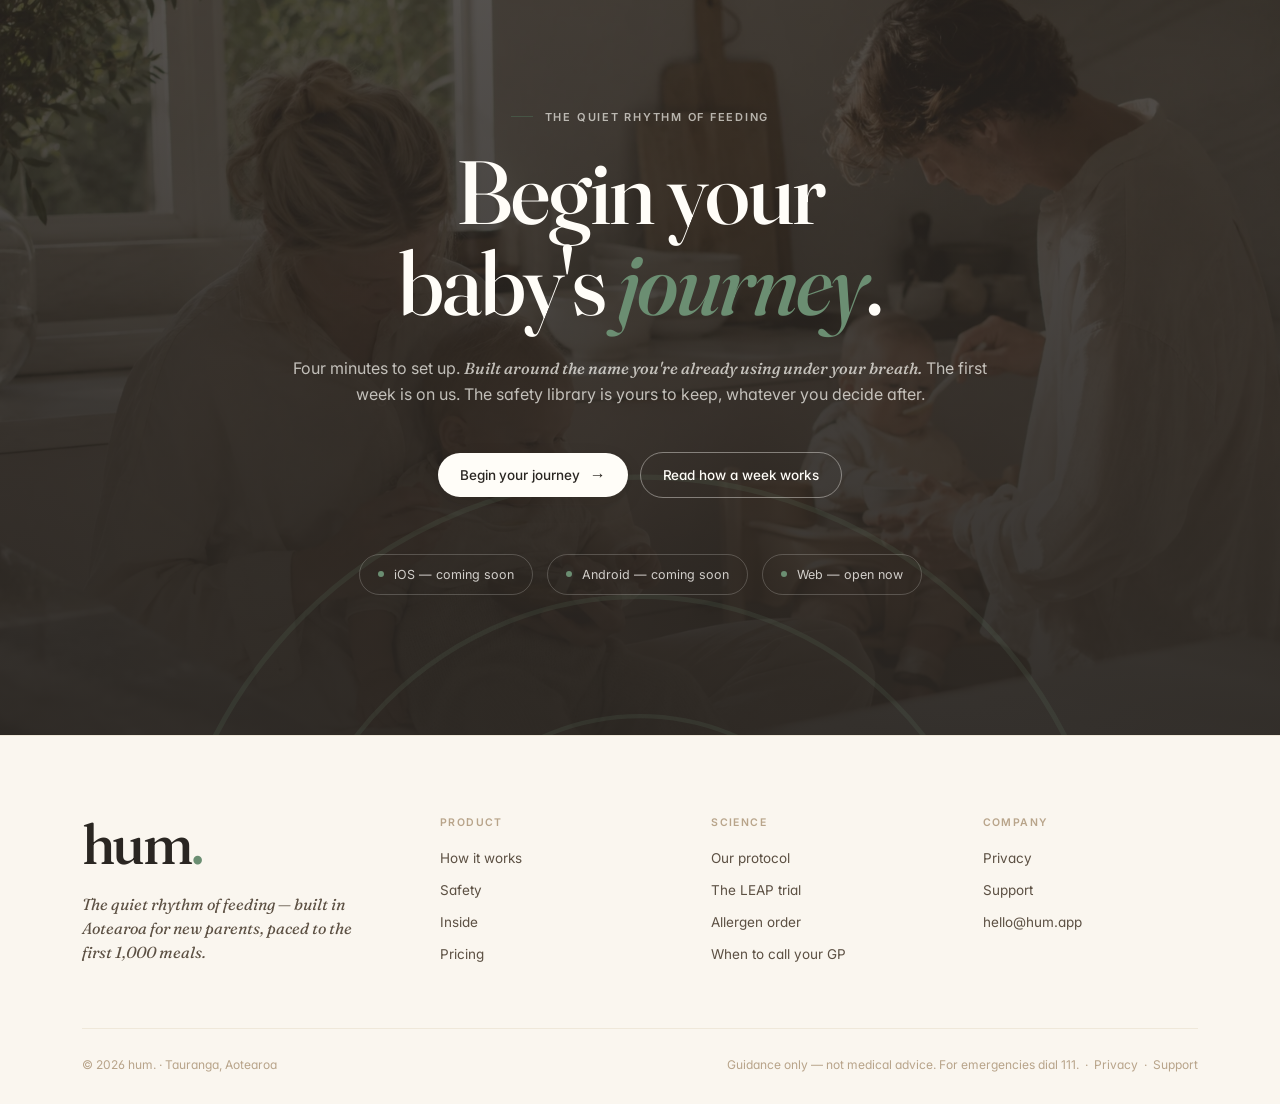
==== commit d6e6ac8c: "Fix location: Tāmaki Makaurau → Tauranga across all pages" ====
--- a/index.html
+++ b/index.html
@@ -866,7 +866,7 @@
     <div style="display:grid;grid-template-columns:repeat(3,1fr);gap:24px;margin-top:32px;">
       <div style="background:var(--paper);border:1px solid var(--linen);border-radius:20px;padding:28px 24px;">
         <p style="font-family:var(--font-serif);font-style:italic;font-size:18px;line-height:1.5;color:var(--ink);margin-bottom:18px;">"I built hum. on maternity leave, in nap windows, because I needed something calmer than my search history. Rhodes is going through his allergen journey right now — this app is for him."</p>
-        <p style="font-size:12px;letter-spacing:0.12em;text-transform:uppercase;font-weight:600;color:var(--ink-3);">Holly · founder &amp; first parent user · Tāmaki Makaurau</p>
+        <p style="font-size:12px;letter-spacing:0.12em;text-transform:uppercase;font-weight:600;color:var(--ink-3);">Holly · founder &amp; first parent user · Tauranga</p>
       </div>
       <div style="background:var(--paper);border:1px solid var(--linen);border-radius:20px;padding:28px 24px;">
         <p style="font-family:var(--font-serif);font-style:italic;font-size:18px;line-height:1.5;color:var(--ink);margin-bottom:18px;">"The hardest part of starting solids isn't the food — it's not knowing what to watch for. Every screen in hum. that involves a new allergen shows you exactly what a reaction looks like, and puts 111 one tap away."</p>
@@ -1160,7 +1160,7 @@
       </div>
     </div>
     <div class="bot">
-      <span>© 2026 hum. · Tāmaki Makaurau, Aotearoa</span>
+      <span>© 2026 hum. · Tauranga, Aotearoa</span>
       <span>
         Guidance only — not medical advice. For emergencies dial 111.
         &nbsp;·&nbsp; <a href="/privacy" style="color:inherit;">Privacy</a>
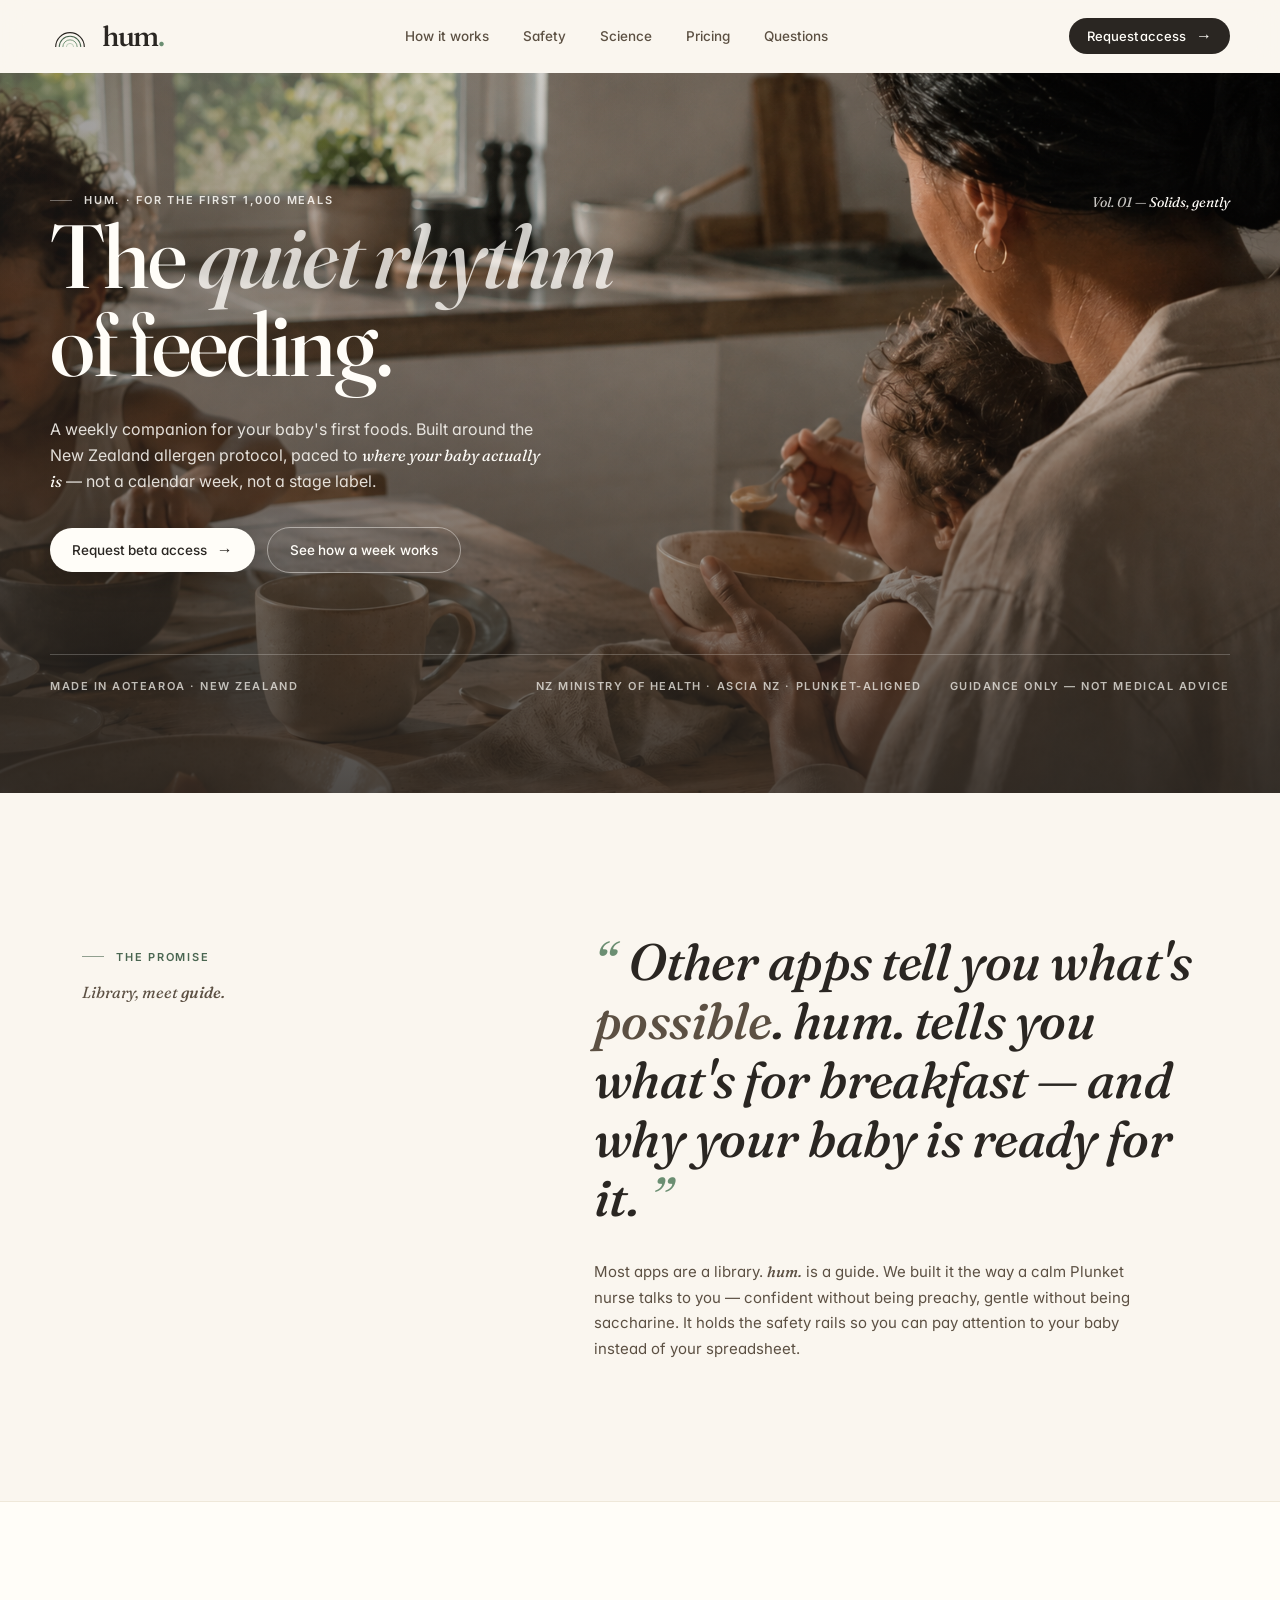
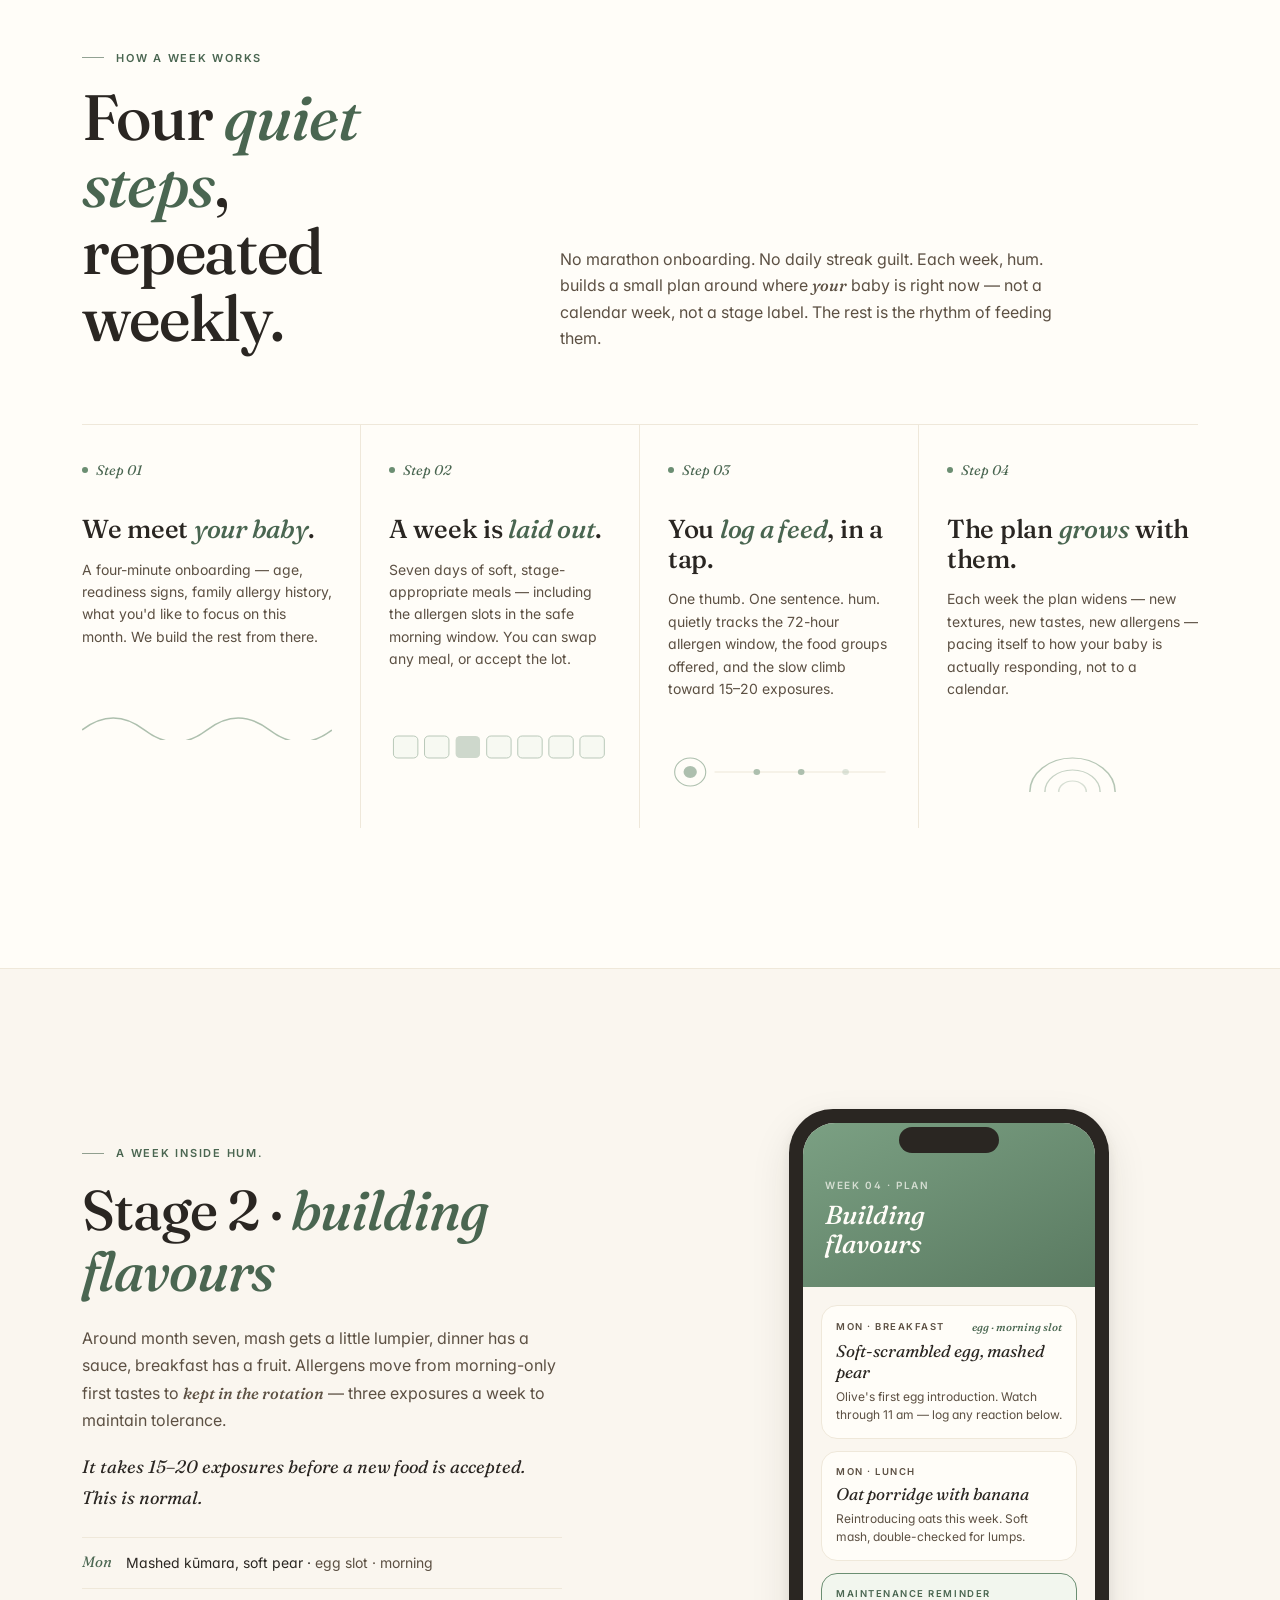
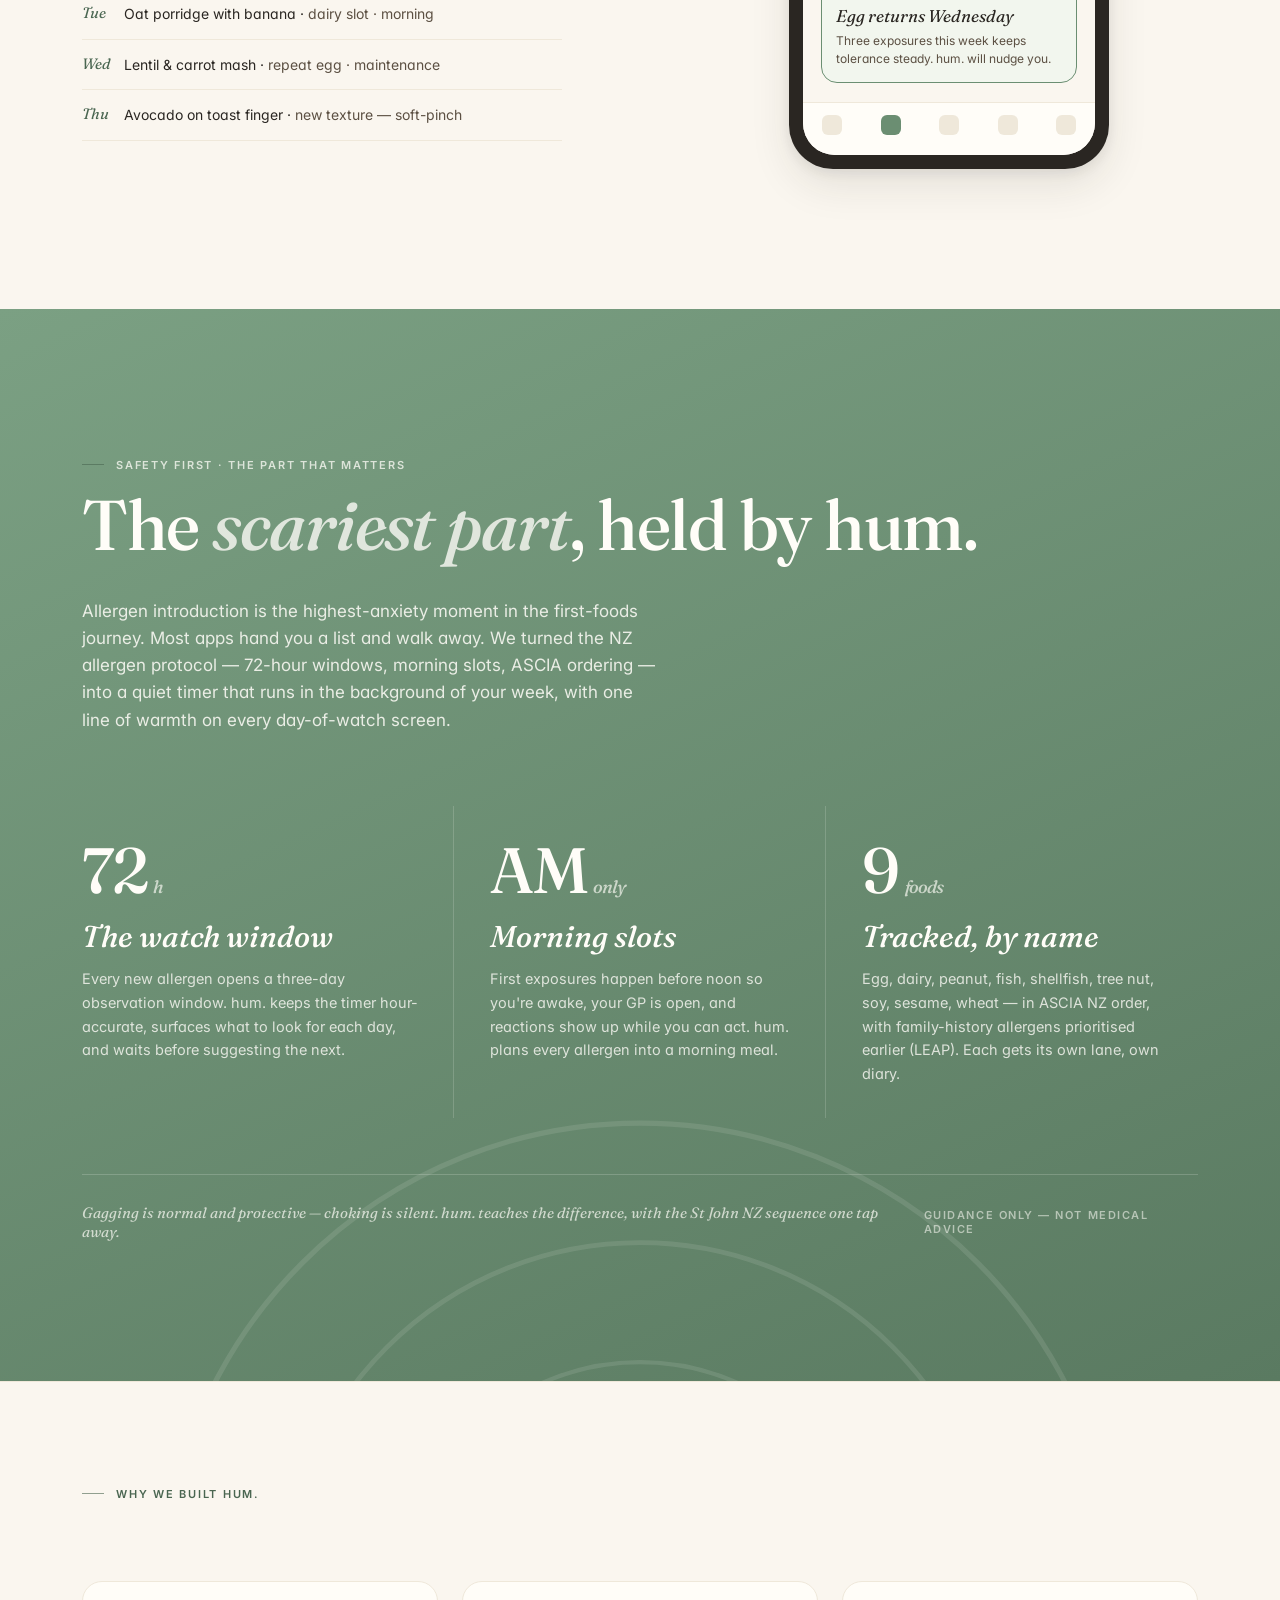
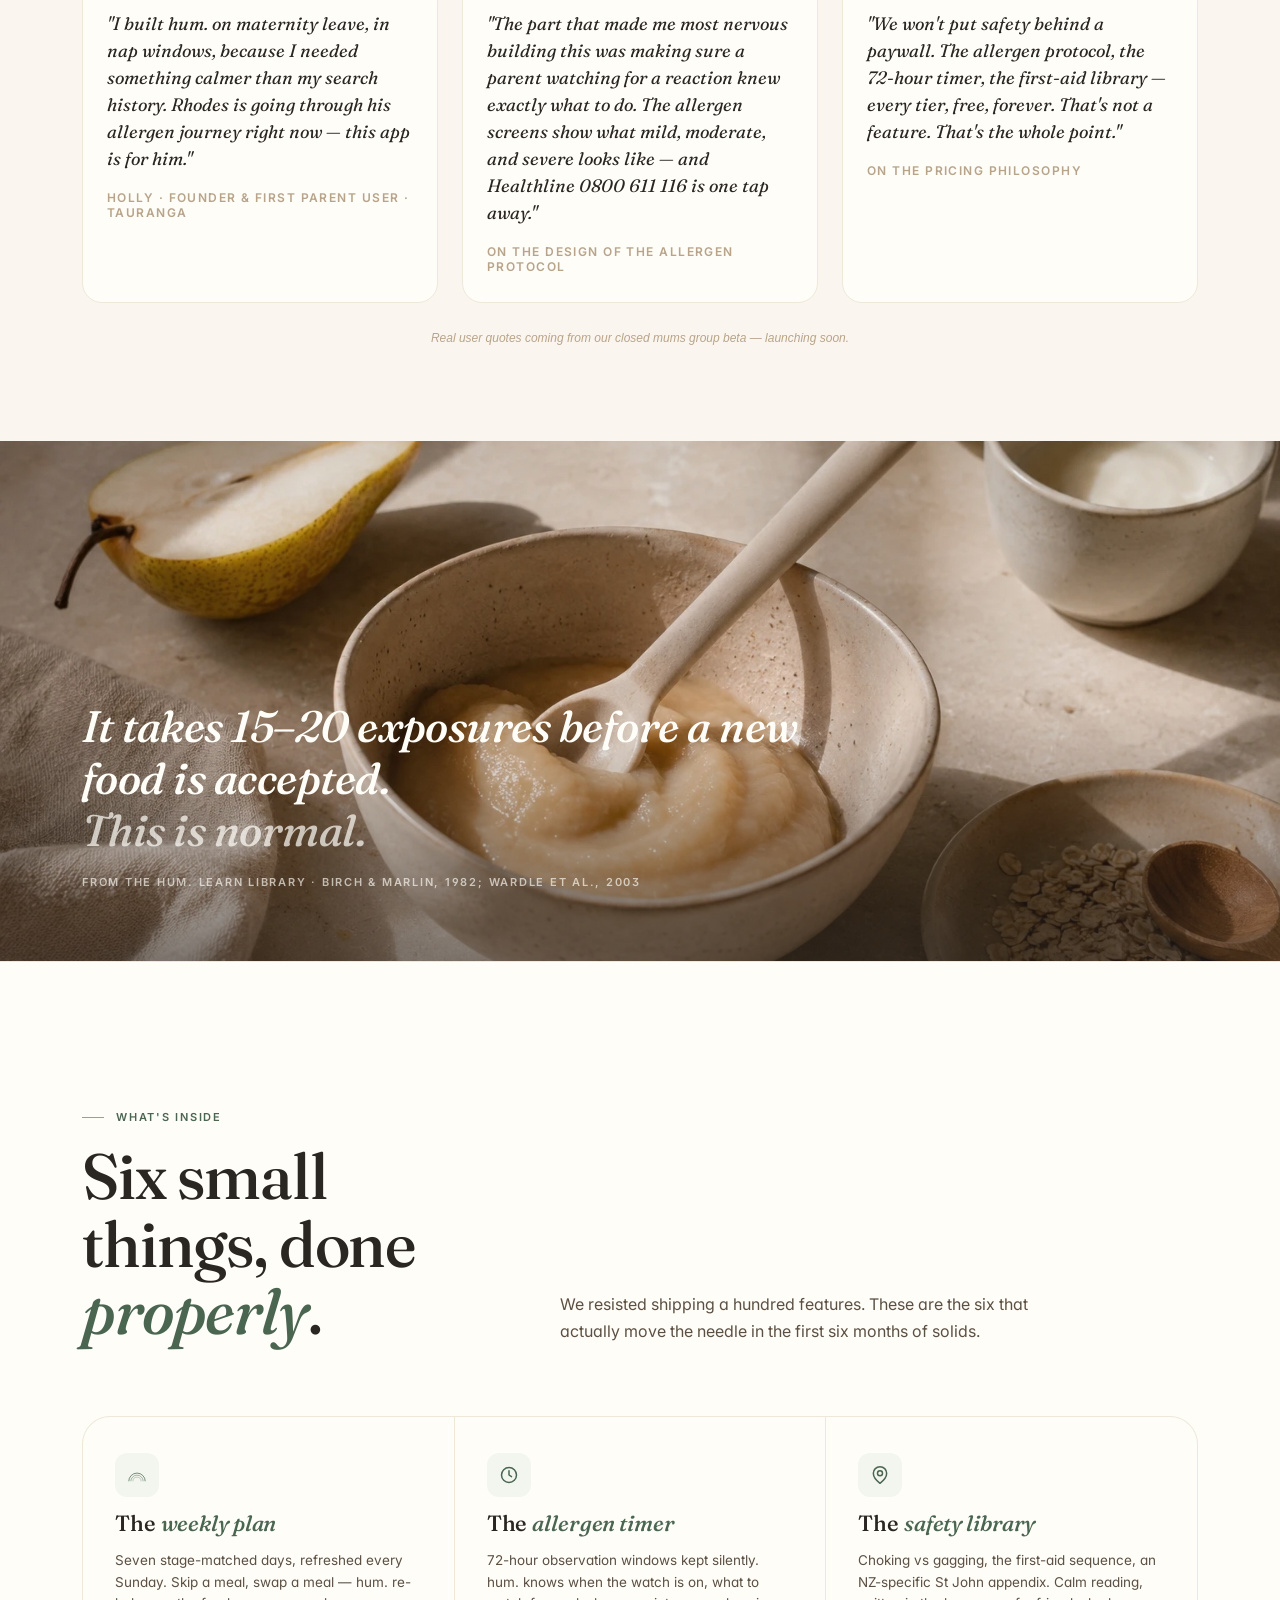
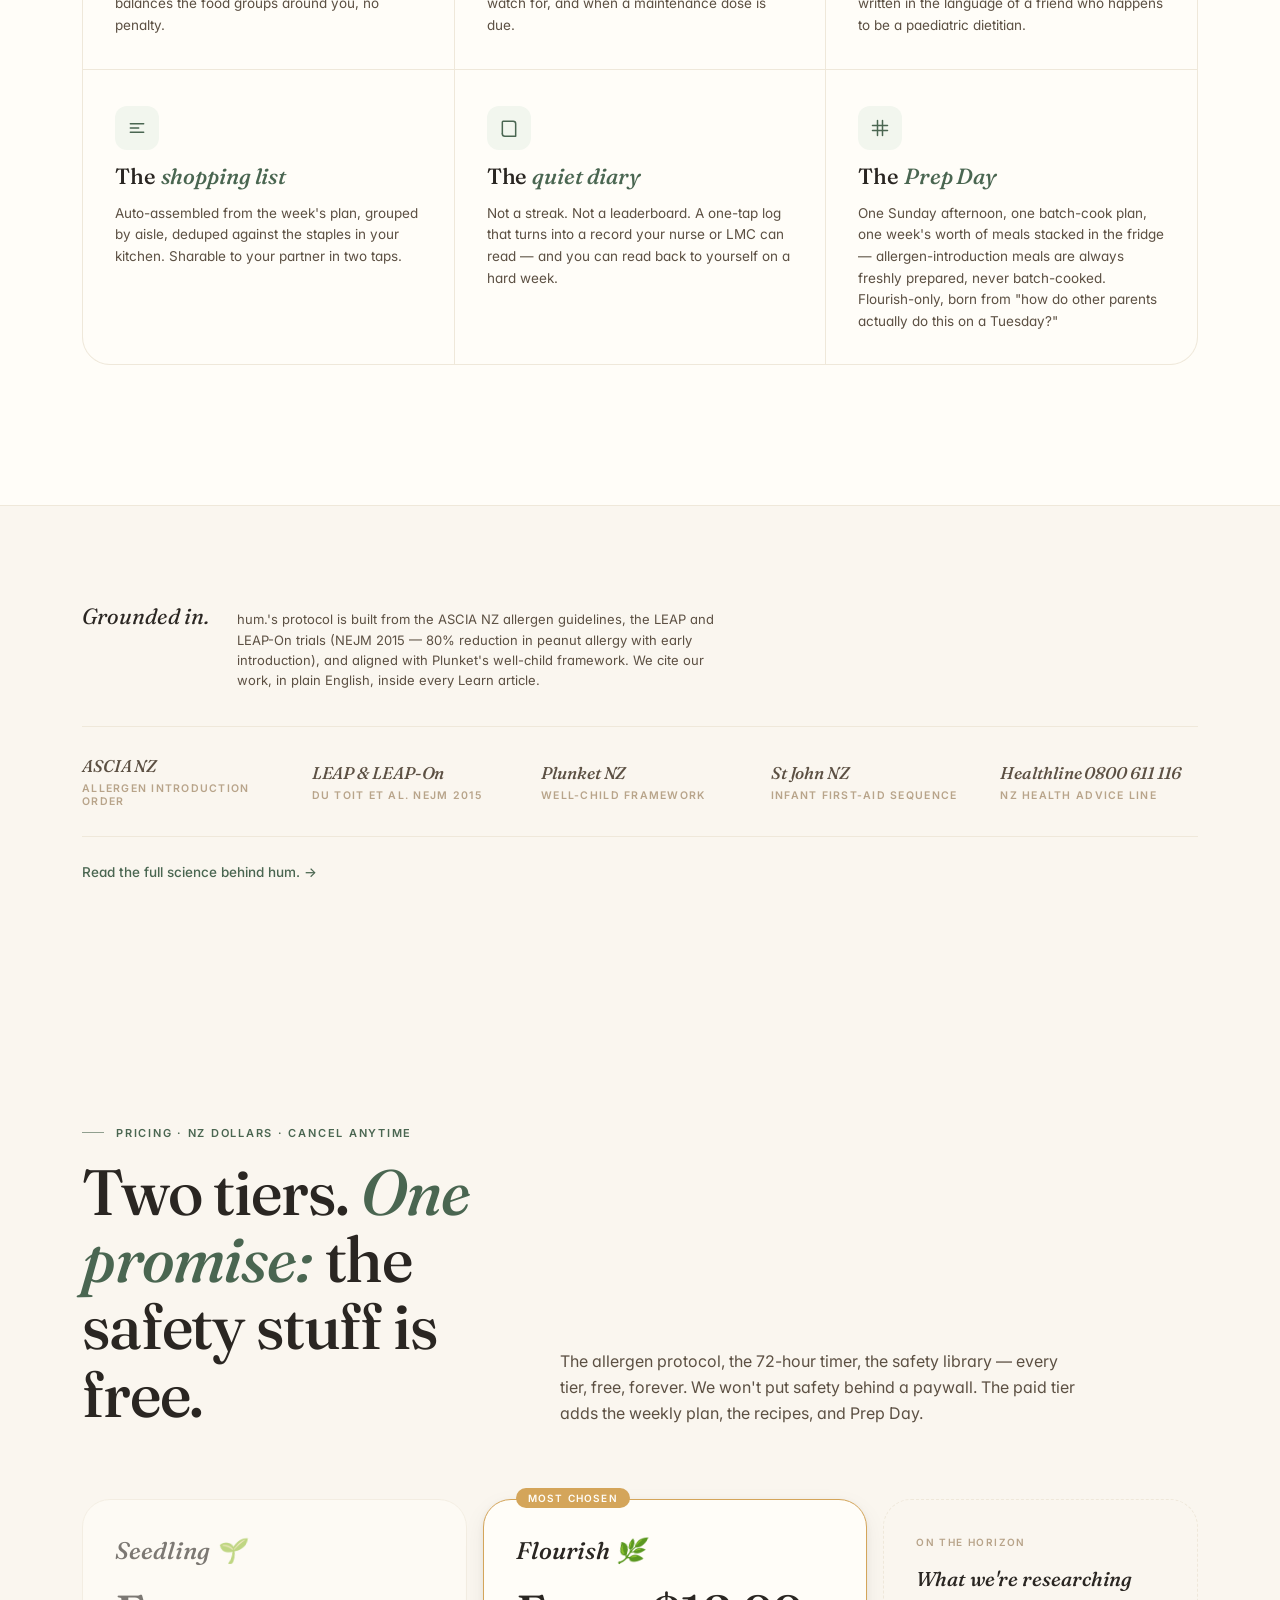
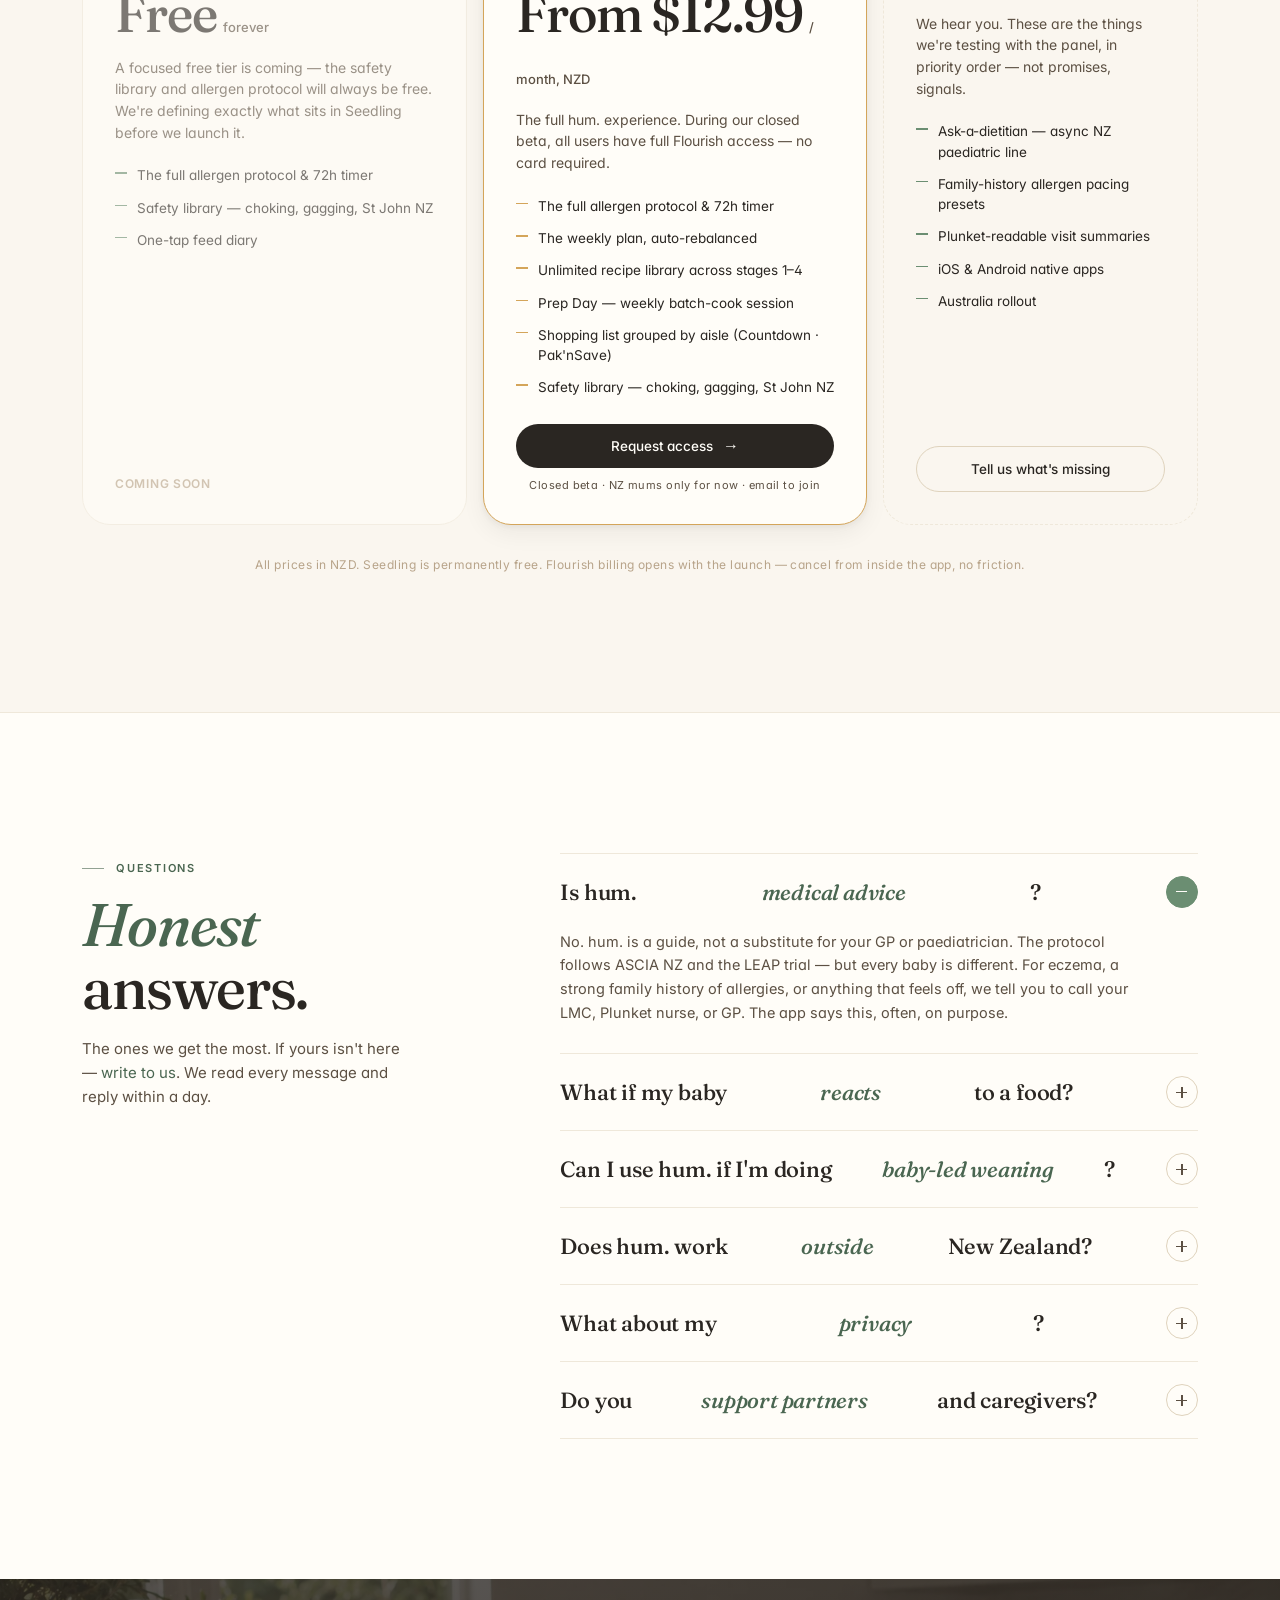
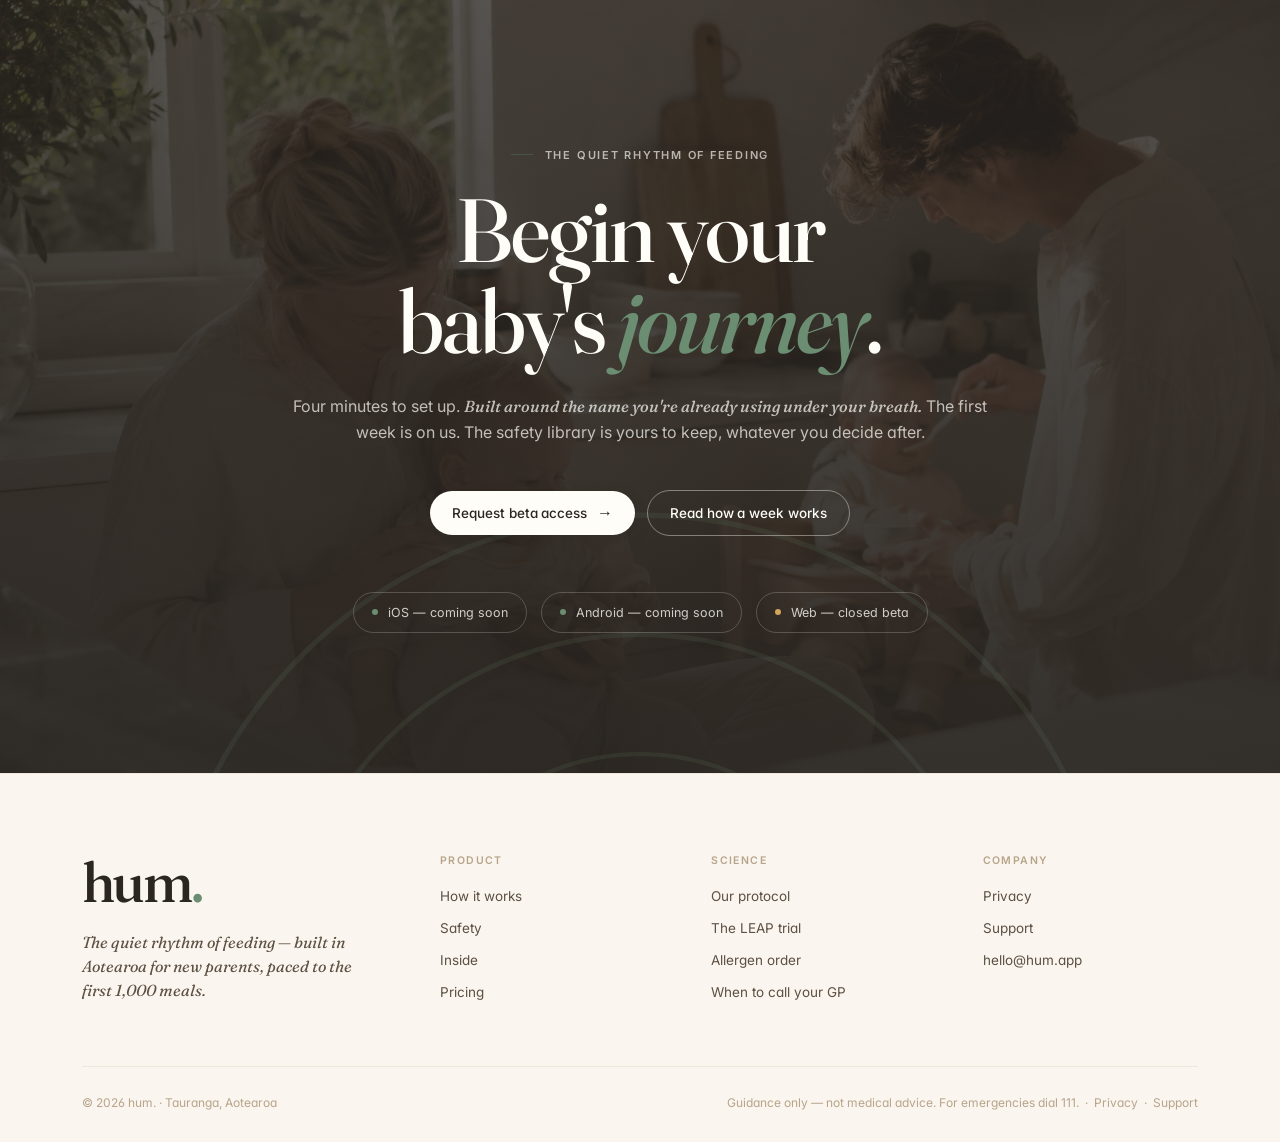
==== commit 399b3c34: "Fix testimonial accuracy, remove live app link, close beta properly - Rewrite allergen quote: accura" ====
--- a/index.html
+++ b/index.html
@@ -638,8 +638,7 @@
       <a href="#faq">Questions</a>
     </nav>
     <div class="nav-cta">
-      <a href="https://app.withhum.app" class="btn btn-ghost">Sign in</a>
-      <a href="https://app.withhum.app" class="btn btn-dark">Begin your journey <span class="arrow">→</span></a>
+      <a href="mailto:hello@withhum.app?subject=hum.%20beta%20access" class="btn btn-dark">Request access <span class="arrow">→</span></a>
     </div>
   </div>
 </header>
@@ -658,7 +657,7 @@
       <h1>The <em>quiet rhythm</em><br/>of feeding.</h1>
       <p class="sub">A weekly companion for your baby's first foods. Built around the New Zealand allergen protocol, paced to <em>where your baby actually is</em> — not a calendar week, not a stage label.</p>
       <div class="cta">
-        <a href="https://app.withhum.app" class="btn btn-on-grad">Begin your journey <span class="arrow">→</span></a>
+        <a href="mailto:hello@withhum.app?subject=hum.%20beta%20access" class="btn btn-on-grad">Request beta access <span class="arrow">→</span></a>
         <a href="#how" class="btn btn-ghost">See how a week works</a>
       </div>
     </div>
@@ -869,8 +868,8 @@
         <p style="font-size:12px;letter-spacing:0.12em;text-transform:uppercase;font-weight:600;color:var(--ink-3);">Holly · founder &amp; first parent user · Tauranga</p>
       </div>
       <div style="background:var(--paper);border:1px solid var(--linen);border-radius:20px;padding:28px 24px;">
-        <p style="font-family:var(--font-serif);font-style:italic;font-size:18px;line-height:1.5;color:var(--ink);margin-bottom:18px;">"The hardest part of starting solids isn't the food — it's not knowing what to watch for. Every screen in hum. that involves a new allergen shows you exactly what a reaction looks like, and puts 111 one tap away."</p>
-        <p style="font-size:12px;letter-spacing:0.12em;text-transform:uppercase;font-weight:600;color:var(--ink-3);">On the design of the allergen timer</p>
+        <p style="font-family:var(--font-serif);font-style:italic;font-size:18px;line-height:1.5;color:var(--ink);margin-bottom:18px;">"The part that made me most nervous building this was making sure a parent watching for a reaction knew exactly what to do. The allergen screens show what mild, moderate, and severe looks like — and Healthline 0800 611 116 is one tap away."</p>
+        <p style="font-size:12px;letter-spacing:0.12em;text-transform:uppercase;font-weight:600;color:var(--ink-3);">On the design of the allergen protocol</p>
       </div>
       <div style="background:var(--paper);border:1px solid var(--linen);border-radius:20px;padding:28px 24px;">
         <p style="font-family:var(--font-serif);font-style:italic;font-size:18px;line-height:1.5;color:var(--ink);margin-bottom:18px;">"We won't put safety behind a paywall. The allergen protocol, the 72-hour timer, the first-aid library — every tier, free, forever. That's not a feature. That's the whole point."</p>
@@ -1018,8 +1017,8 @@
           <li>Safety library — choking, gagging, St John NZ</li>
         </ul>
         <div class="cta">
-          <a href="https://app.withhum.app" class="btn btn-dark">Join the beta — it's free <span class="arrow">→</span></a>
-          <div style="font-size:11px;color:var(--ink-2);margin-top:10px;letter-spacing:0.04em;text-align:center;">Closed beta · full Flourish access · NZ mums only for now</div>
+          <a href="mailto:hello@withhum.app?subject=hum.%20beta%20access" class="btn btn-dark">Request access <span class="arrow">→</span></a>
+          <div style="font-size:11px;color:var(--ink-2);margin-top:10px;letter-spacing:0.04em;text-align:center;">Closed beta · NZ mums only for now · email to join</div>
         </div>
       </div>
 
@@ -1113,13 +1112,13 @@
     <h2 style="margin-top:22px">Begin your<br/>baby's <em>journey</em>.</h2>
     <p>Four minutes to set up. <em class="serif-italic">Built around the name you're already using under your breath.</em> The first week is on us. The safety library is yours to keep, whatever you decide after.</p>
     <div class="cta">
-      <a href="https://app.withhum.app" class="btn btn-light">Begin your journey <span class="arrow">→</span></a>
+      <a href="mailto:hello@withhum.app?subject=hum.%20beta%20access" class="btn btn-light">Request beta access <span class="arrow">→</span></a>
       <a href="#how" class="btn btn-ghost" style="color:var(--paper);border-color:rgba(255,253,248,0.4);">Read how a week works</a>
     </div>
     <div class="stores">
       <span class="store-pill"><span class="dot"></span>iOS — coming soon</span>
       <span class="store-pill"><span class="dot"></span>Android — coming soon</span>
-      <a href="https://app.withhum.app" class="store-pill" style="text-decoration:none;"><span class="dot"></span>Web — open now</a>
+      <span class="store-pill"><span class="dot" style="background:var(--honey);"></span>Web — closed beta</span>
     </div>
   </div>
 </section>
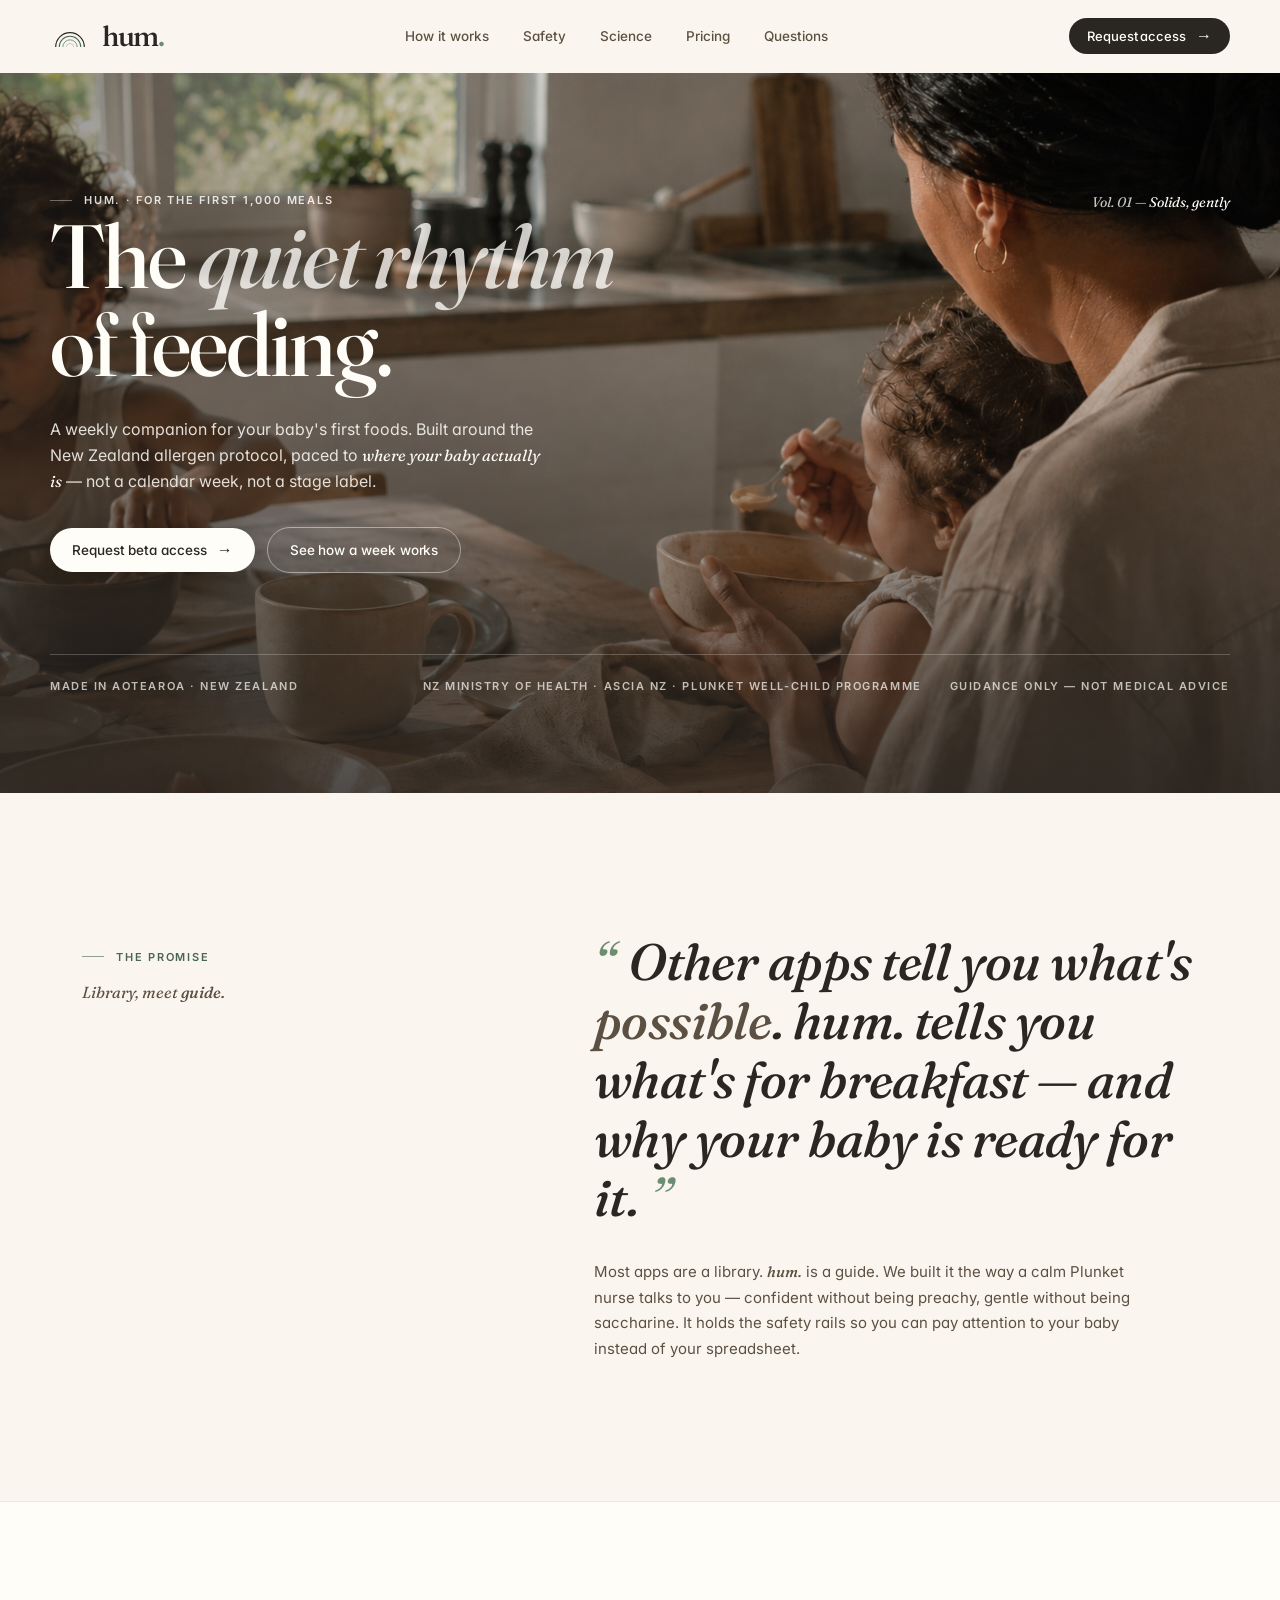
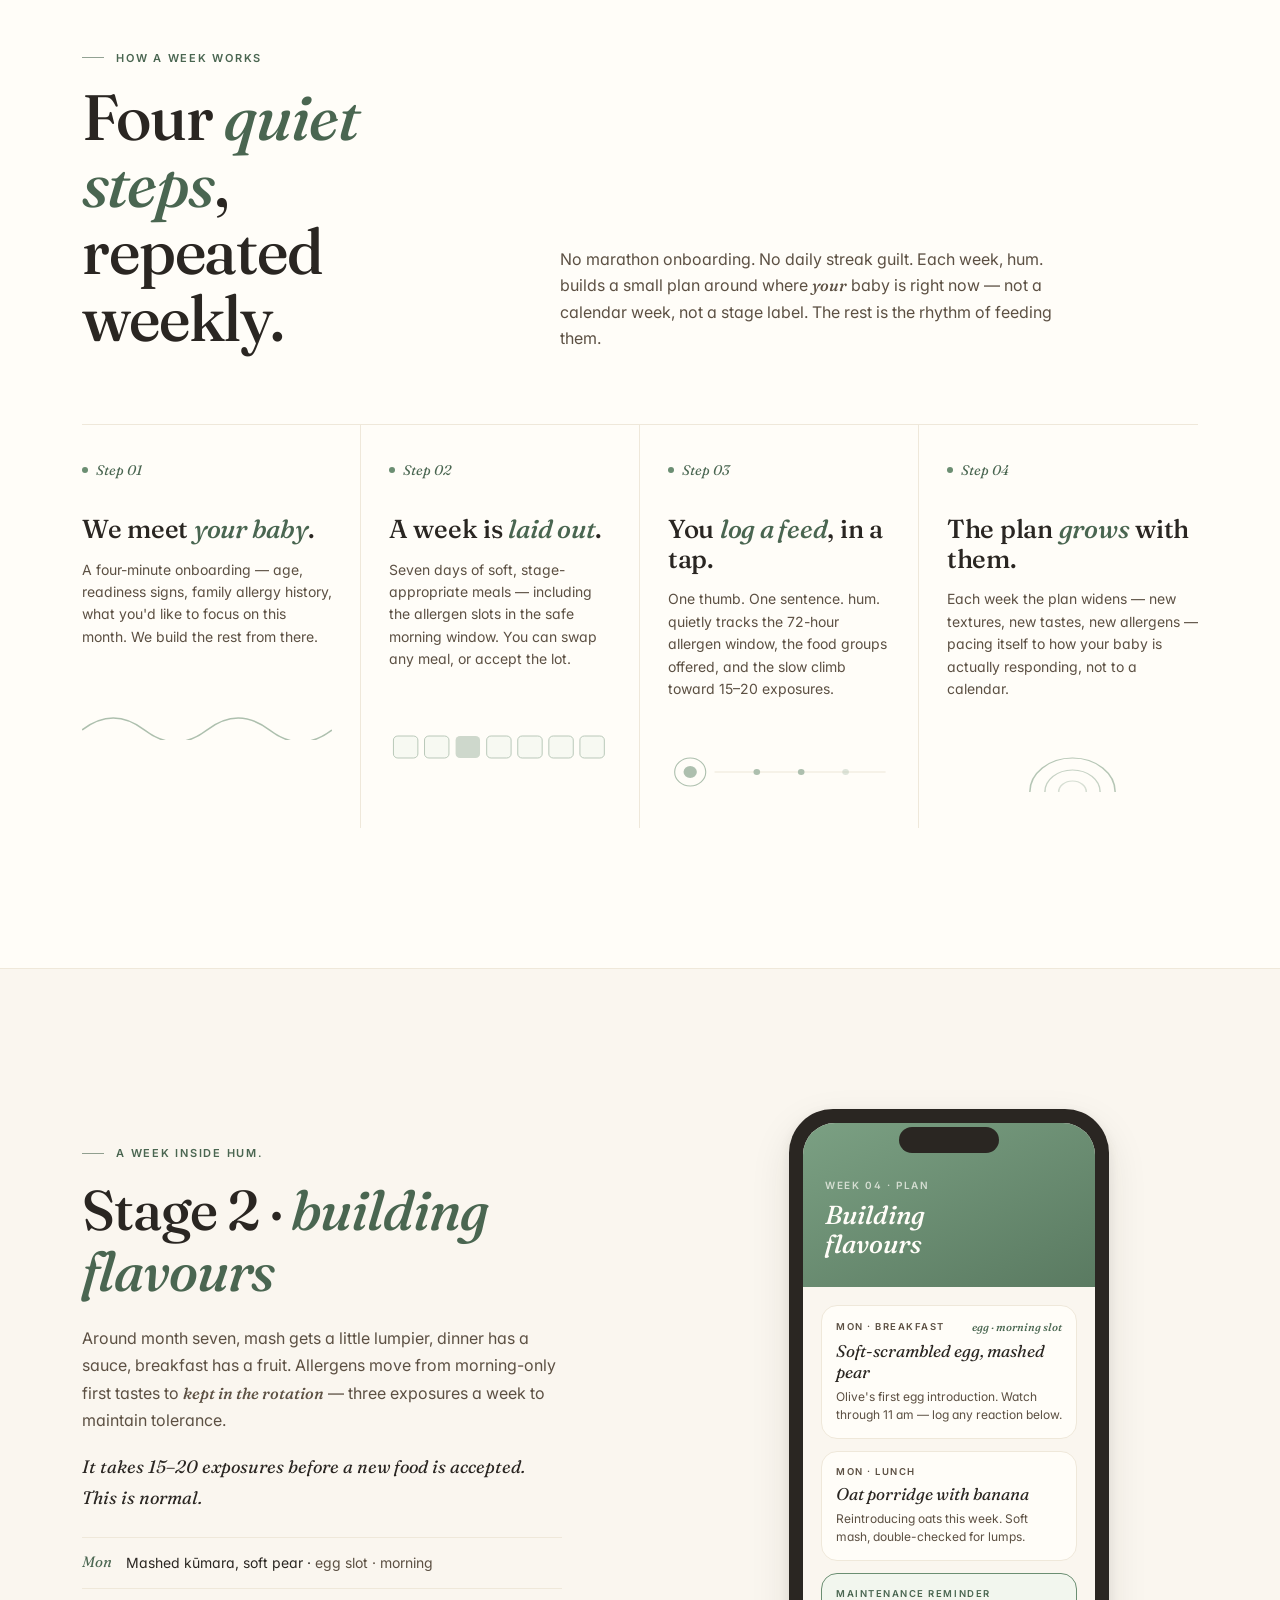
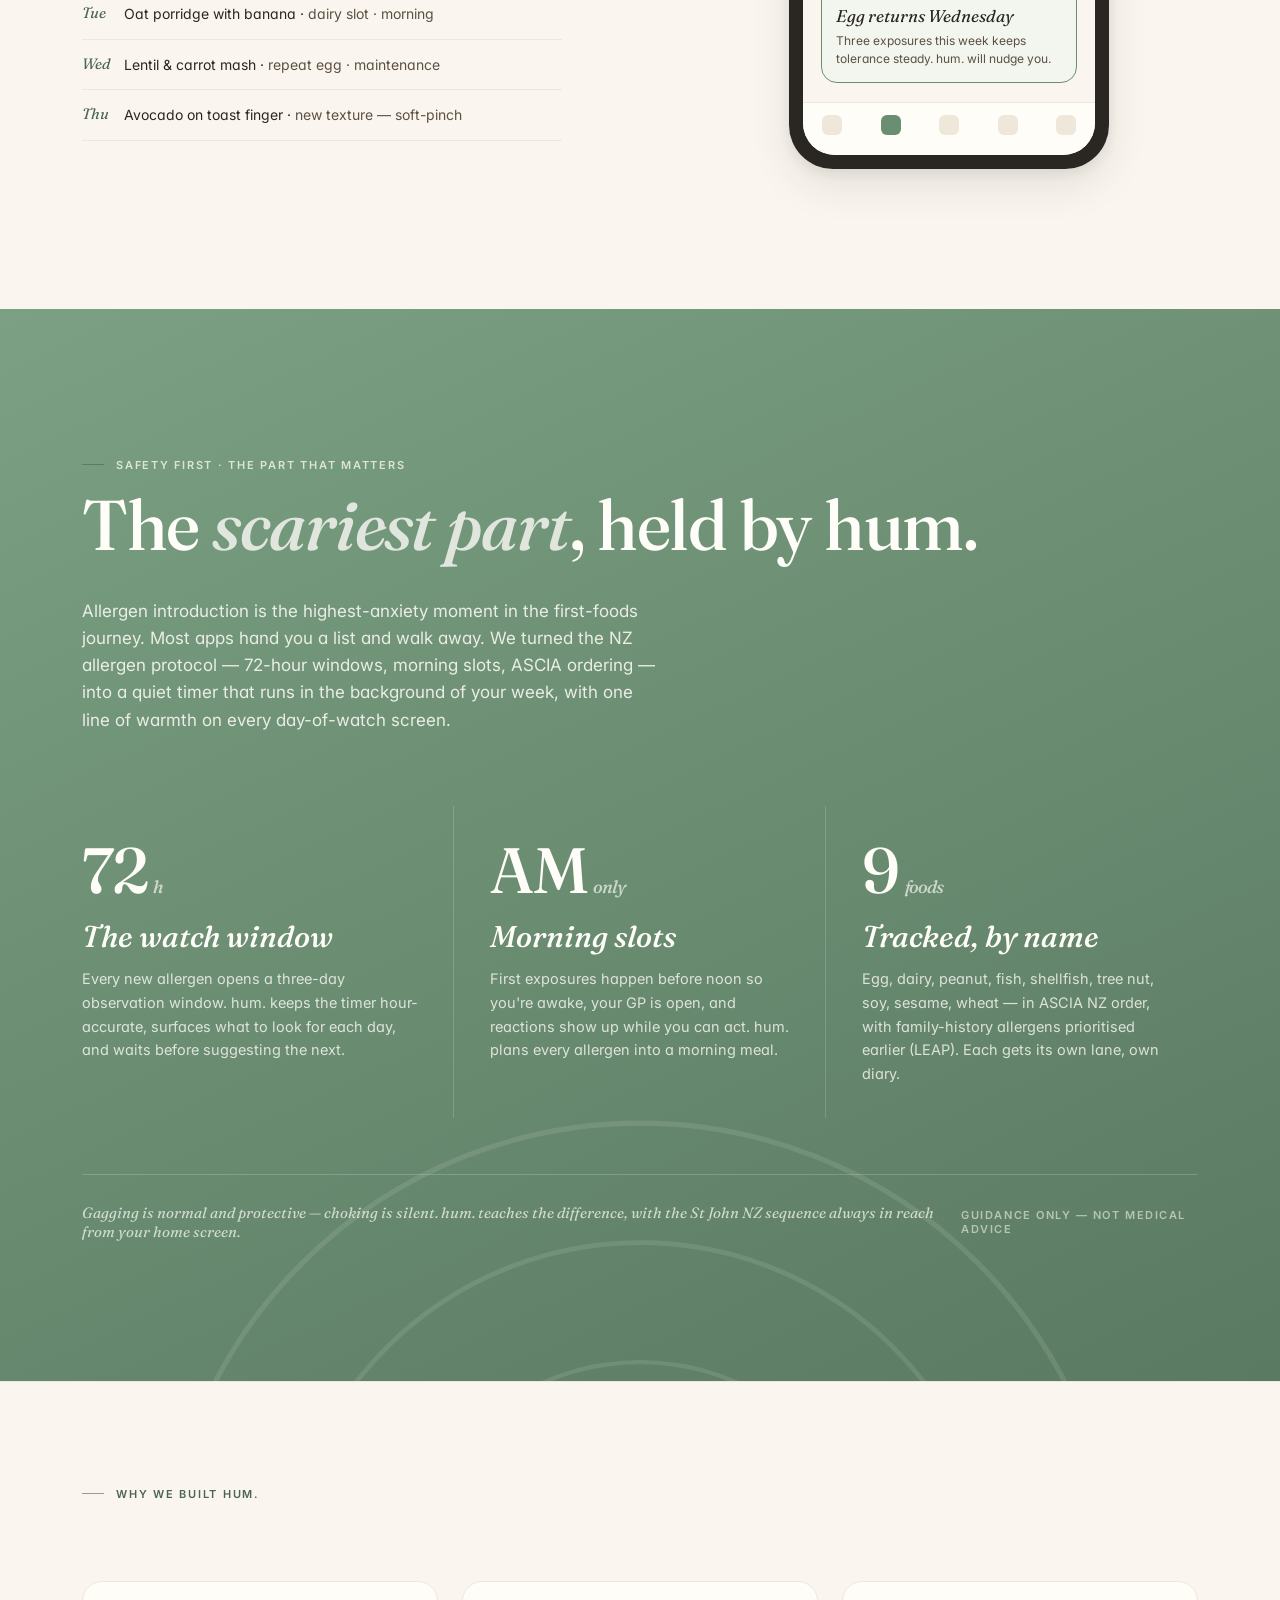
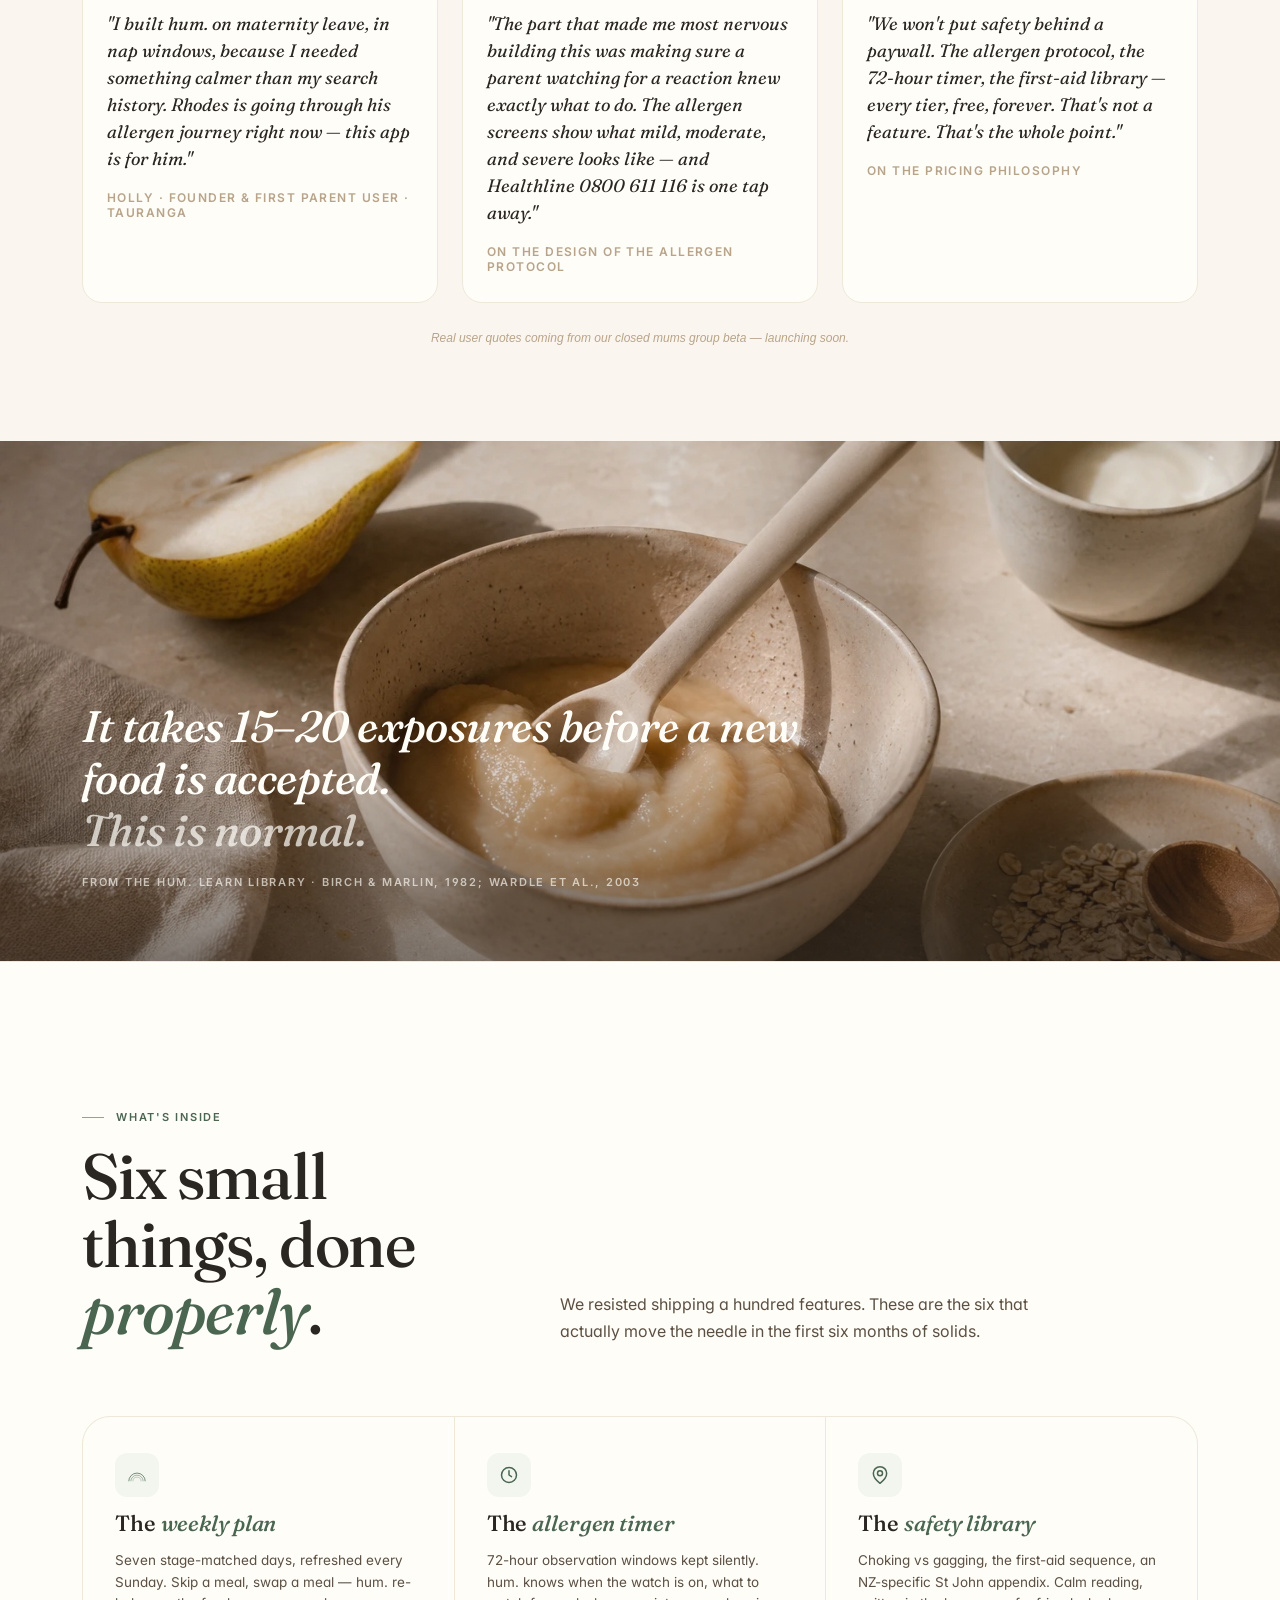
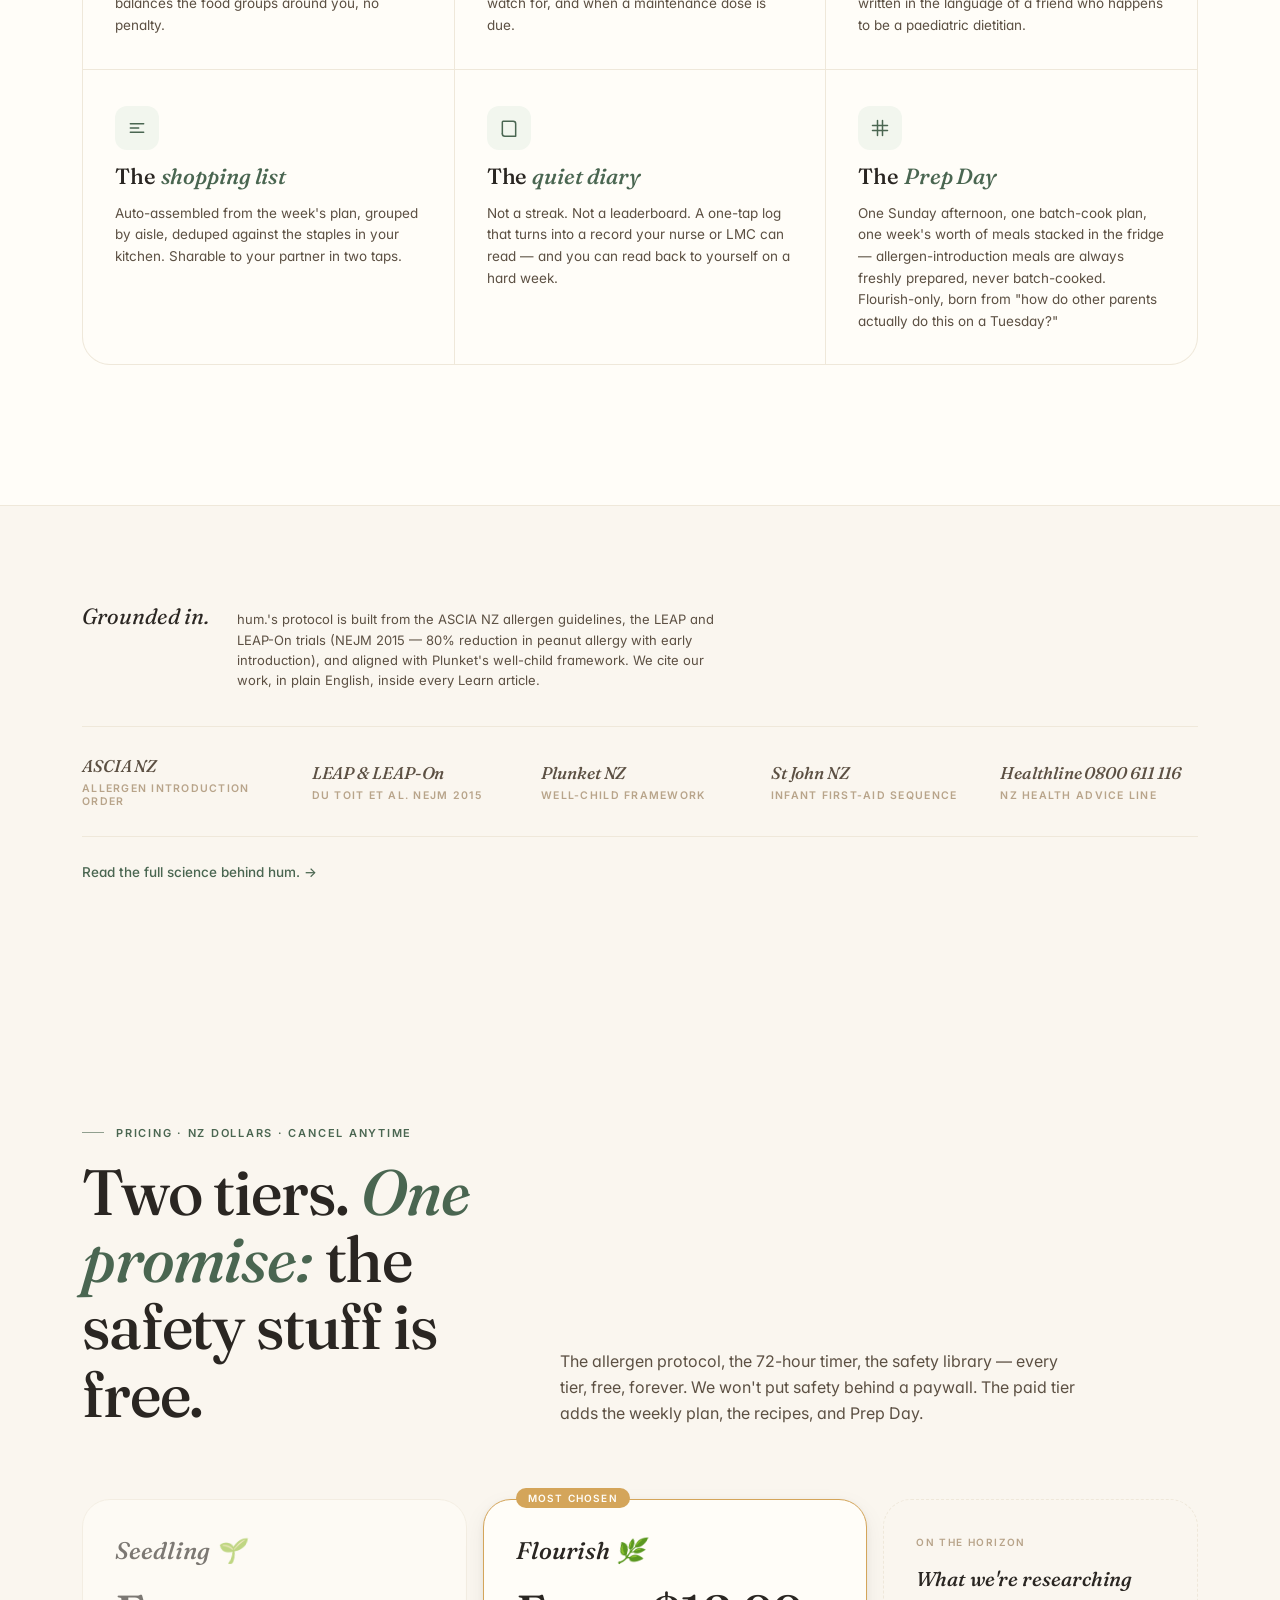
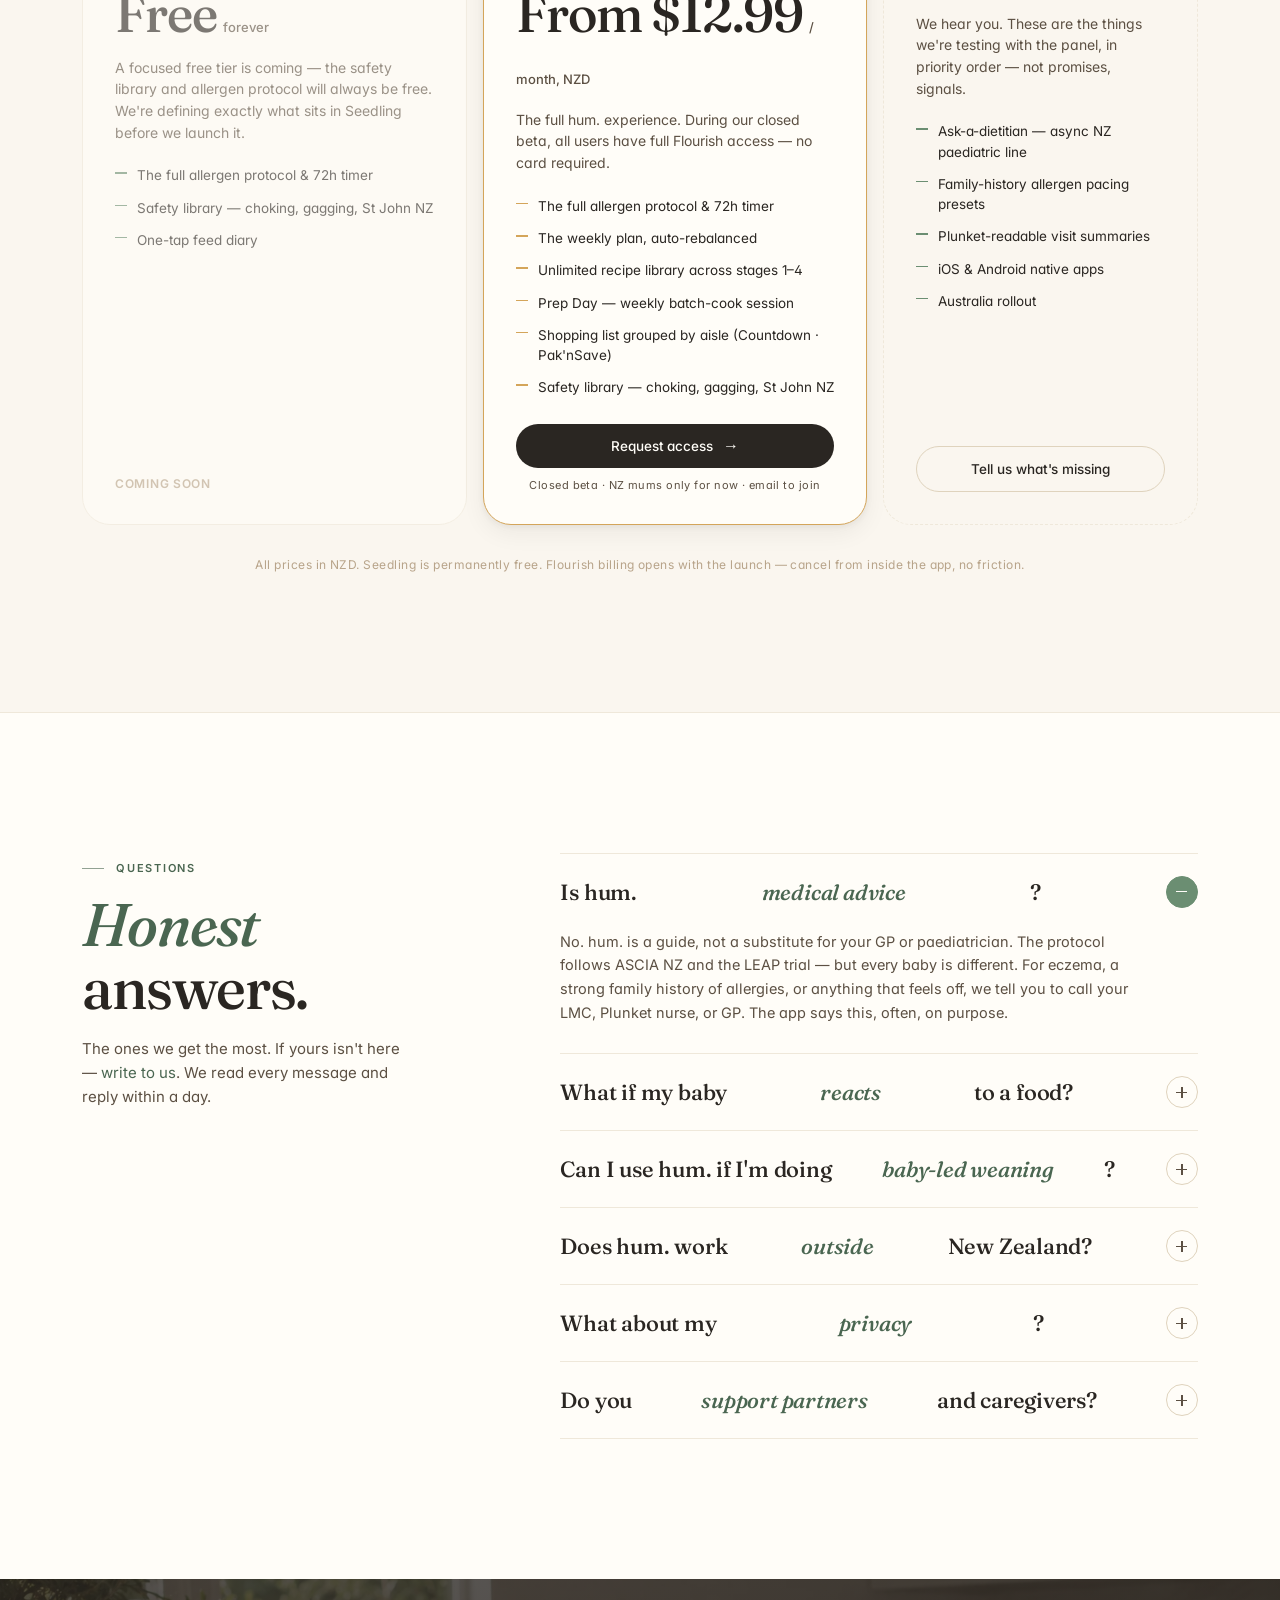
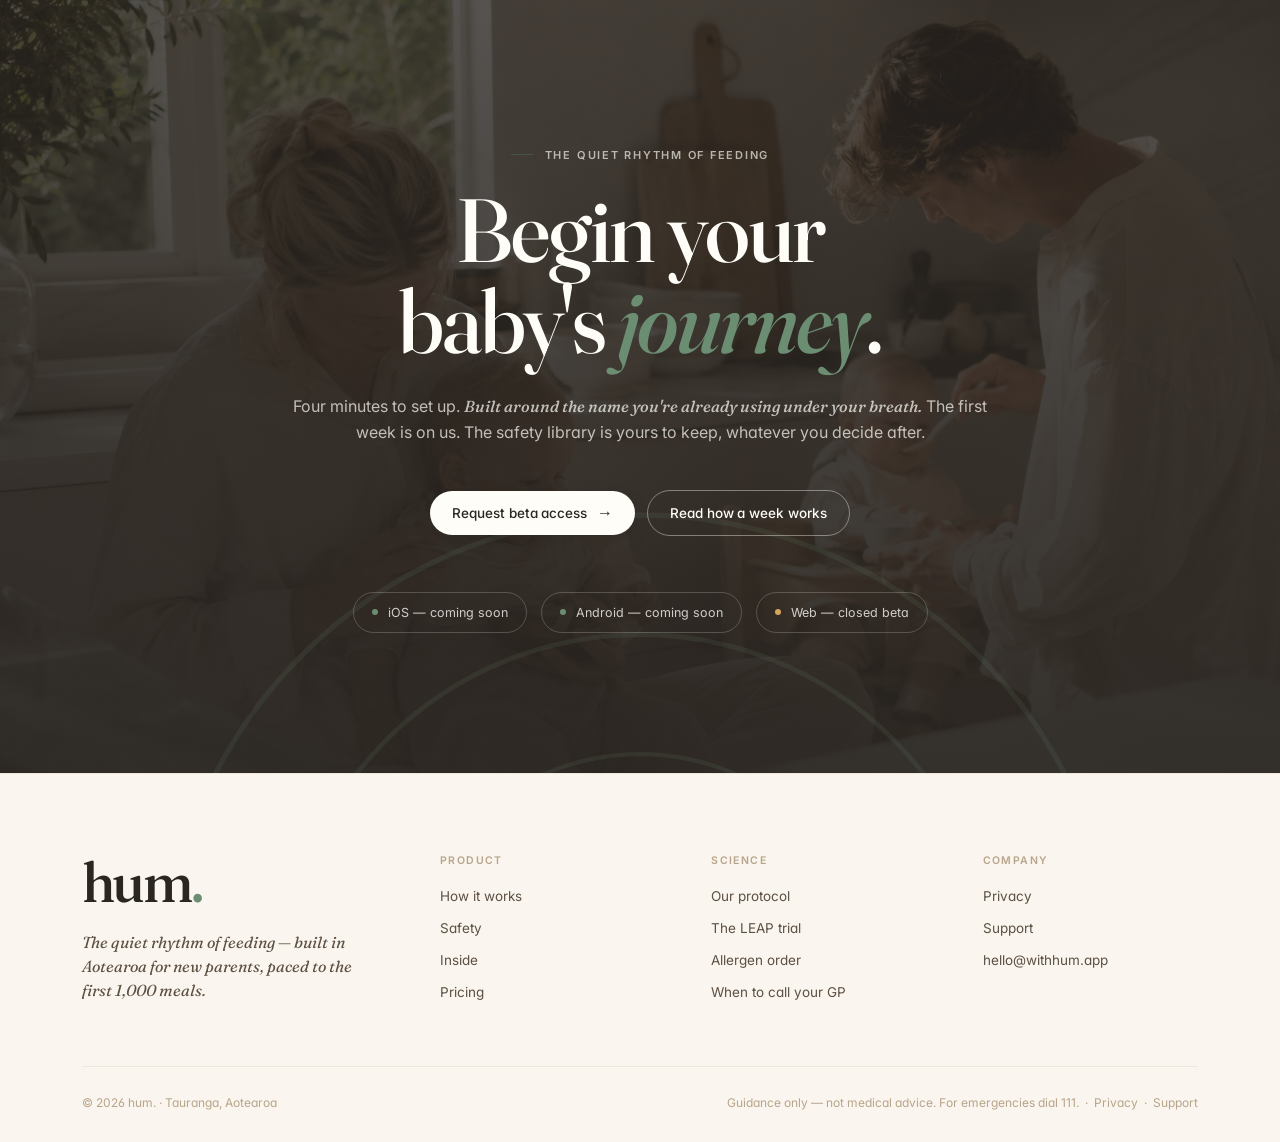
==== commit 17dd01f2: "fix(plunket-ready): remove unowned-domain emails, fix clinical contradiction, drop unverified endors" ====
--- a/index.html
+++ b/index.html
@@ -665,7 +665,7 @@
     <div class="foot">
       <small>Made in Aotearoa · New Zealand</small>
       <div class="meta-line">
-        <small>NZ Ministry of Health · ASCIA NZ · Plunket-aligned</small>
+        <small>NZ Ministry of Health · ASCIA NZ · Plunket well-child programme</small>
         <small>Guidance only — not medical advice</small>
       </div>
     </div>
@@ -852,7 +852,7 @@
     </div>
 
     <div class="safety-foot">
-      <span>Gagging is normal and protective — choking is silent. hum. teaches the difference, with the St John NZ sequence one tap away.</span>
+      <span>Gagging is normal and protective — choking is silent. hum. teaches the difference, with the St John NZ sequence always in reach from your home screen.</span>
       <span style="font-family:var(--font-sans);font-style:normal;font-size:11px;letter-spacing:0.14em;text-transform:uppercase;font-weight:600;color:rgba(255,253,248,0.55)">Guidance only — not medical advice</span>
     </div>
   </div>
@@ -1033,7 +1033,7 @@
           <li>iOS &amp; Android native apps</li>
           <li>Australia rollout</li>
         </ul>
-        <div class="cta"><a href="#start" class="btn btn-ghost">Tell us what's missing</a></div>
+        <div class="cta"><a href="mailto:hello@withhum.app?subject=Tell%20us%20what%27s%20missing" class="btn btn-ghost">Tell us what's missing</a></div>
       </div>
     </div>
     <p style="font-size:12px;color:var(--ink-3);text-align:center;margin-top:32px;letter-spacing:0.04em;">
@@ -1060,7 +1060,7 @@
       <details class="faq-item">
         <summary>What if my baby <em>reacts</em> to a food?<span class="pm"></span></summary>
         <div class="body">
-          hum. has an in-app reaction log with the St John NZ first-aid sequence baked in, and Healthline 0800 611 116 one tap away. We pause the introduction of that allergen, surface what to watch for, and prompt you to record the reaction in a form your GP can read.
+          hum. has an in-app reaction log, pauses the introduction of that allergen, and walks you through what mild, moderate, and severe reactions look like — with clear guidance on when to monitor at home, when to call your GP, and when to call 111. Healthline 0800 611 116 is surfaced at every allergen step.
         </div>
       </details>
       <details class="faq-item">
@@ -1078,14 +1078,14 @@
       <details class="faq-item">
         <summary>What about my <em>privacy</em>?<span class="pm"></span></summary>
         <div class="body">
-          Your data is encrypted at rest and in transit, hosted on AWS Sydney, and never sold. We don't run ads. You can export everything as a PDF and delete your account in two taps.
-          <a href="https://withhum.app/privacy" style="display:inline-block;margin-top:10px;color:var(--accent-dark);font-weight:500;">Read our full privacy policy →</a>
+          Your data is encrypted at rest and in transit, hosted on AWS in the Asia-Pacific region, and never sold. We don't run ads. You can export your food diary data and delete your account from Settings.
+          <a href="/privacy" style="display:inline-block;margin-top:10px;color:var(--accent-dark);font-weight:500;">Read our full privacy policy →</a>
         </div>
       </details>
       <details class="faq-item">
         <summary>Do you <em>support partners</em> and caregivers?<span class="pm"></span></summary>
         <div class="body">
-          On Flourish, you can invite a partner, grandparent, or nanny — they get read-and-log access, leave notes, and the diary stays in one place. Quiet handovers, no group chat.
+          Partner and caregiver sharing is on the roadmap for Flourish. When it ships, you'll be able to invite a partner, grandparent, or nanny so the diary stays in one place.
         </div>
       </details>
     </div>
@@ -1154,7 +1154,7 @@
         <ul>
           <li><a href="/privacy">Privacy</a></li>
           <li><a href="/support">Support</a></li>
-          <li><a href="mailto:hello@hum.app">hello@hum.app</a></li>
+          <li><a href="mailto:hello@withhum.app">hello@withhum.app</a></li>
         </ul>
       </div>
     </div>
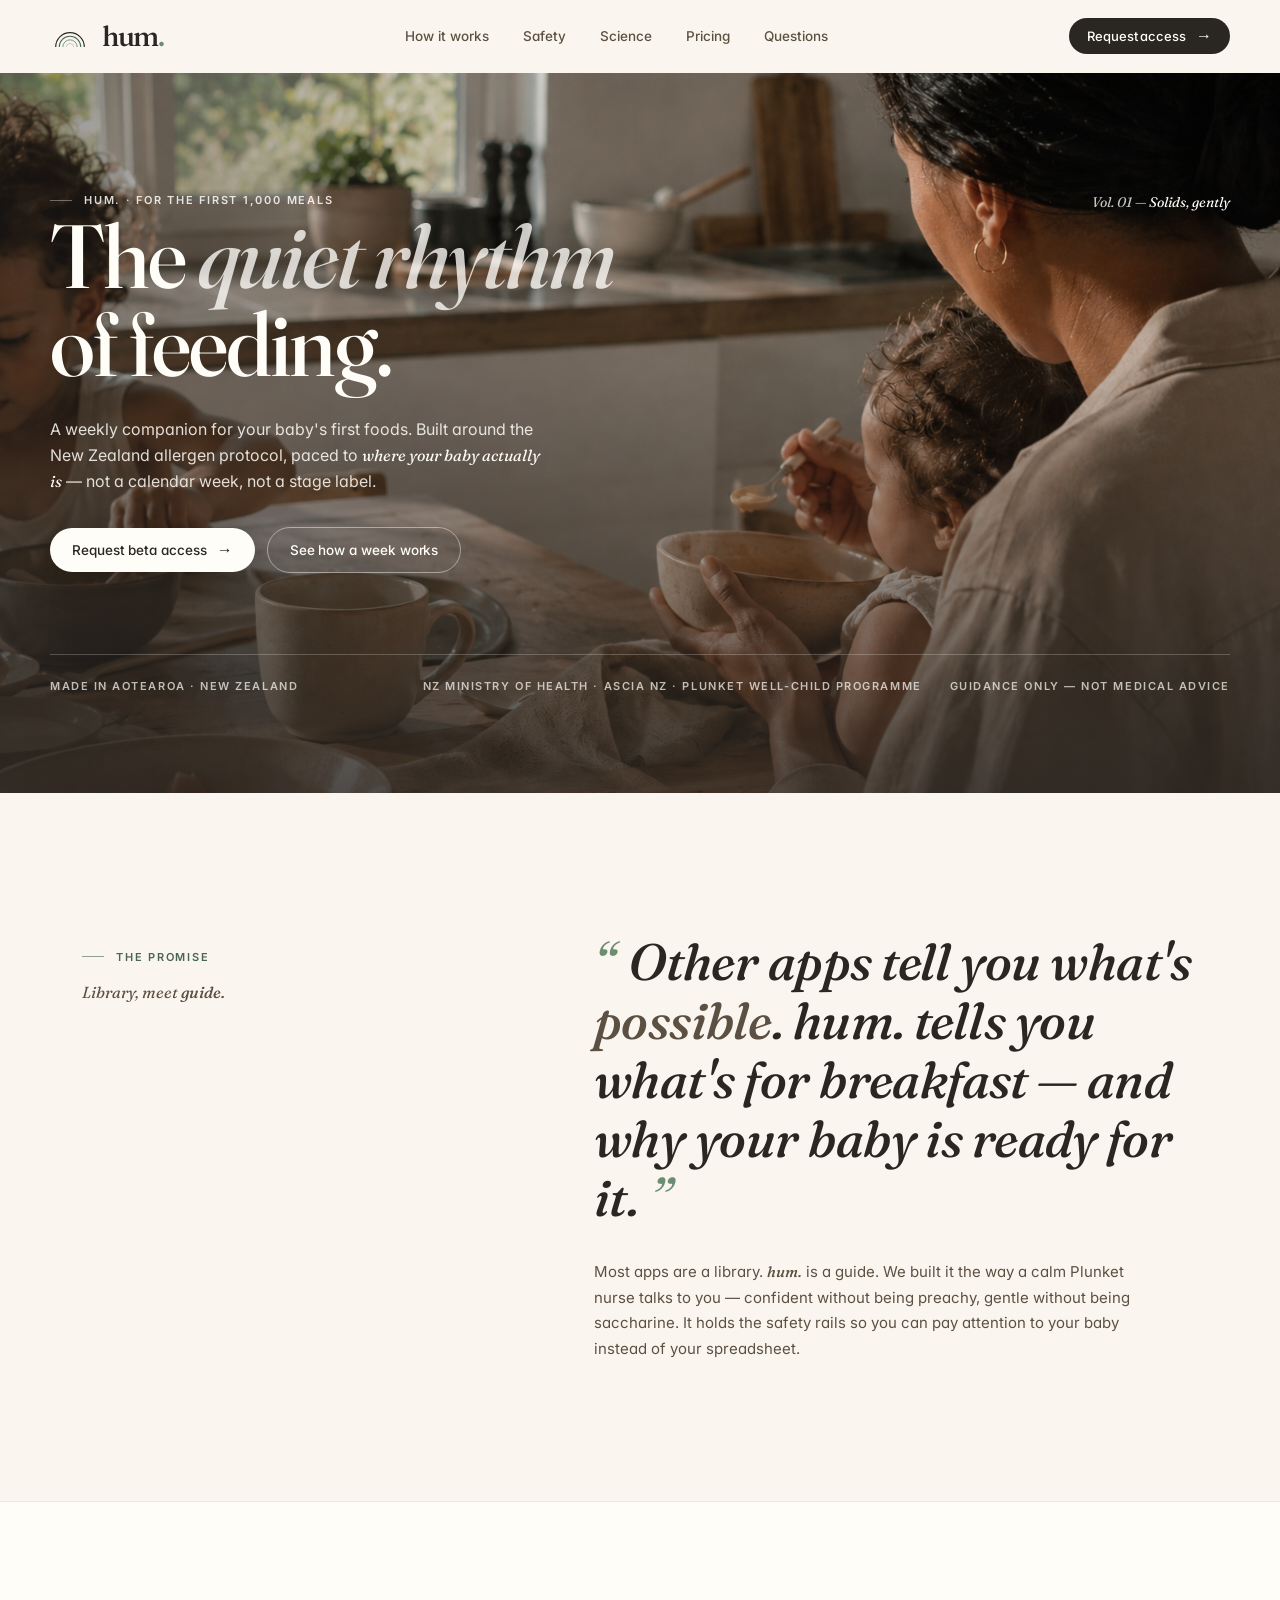
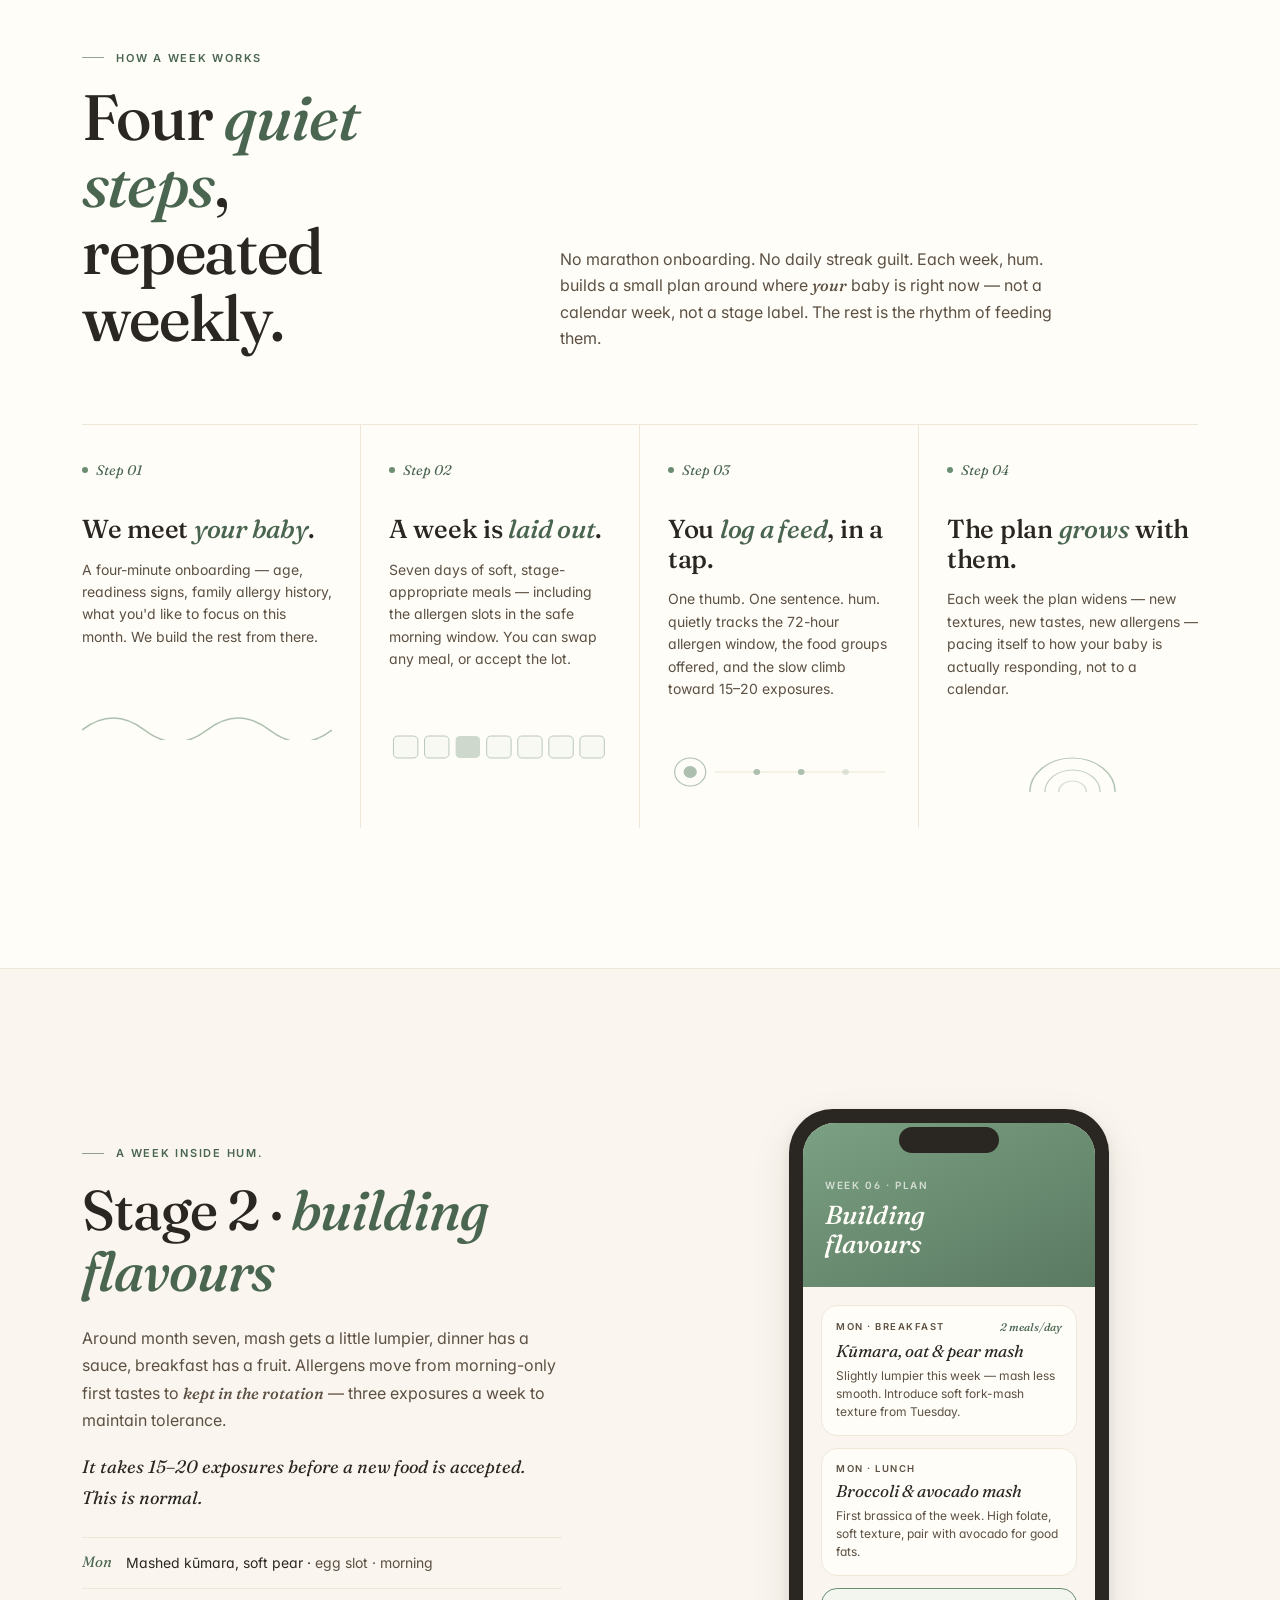
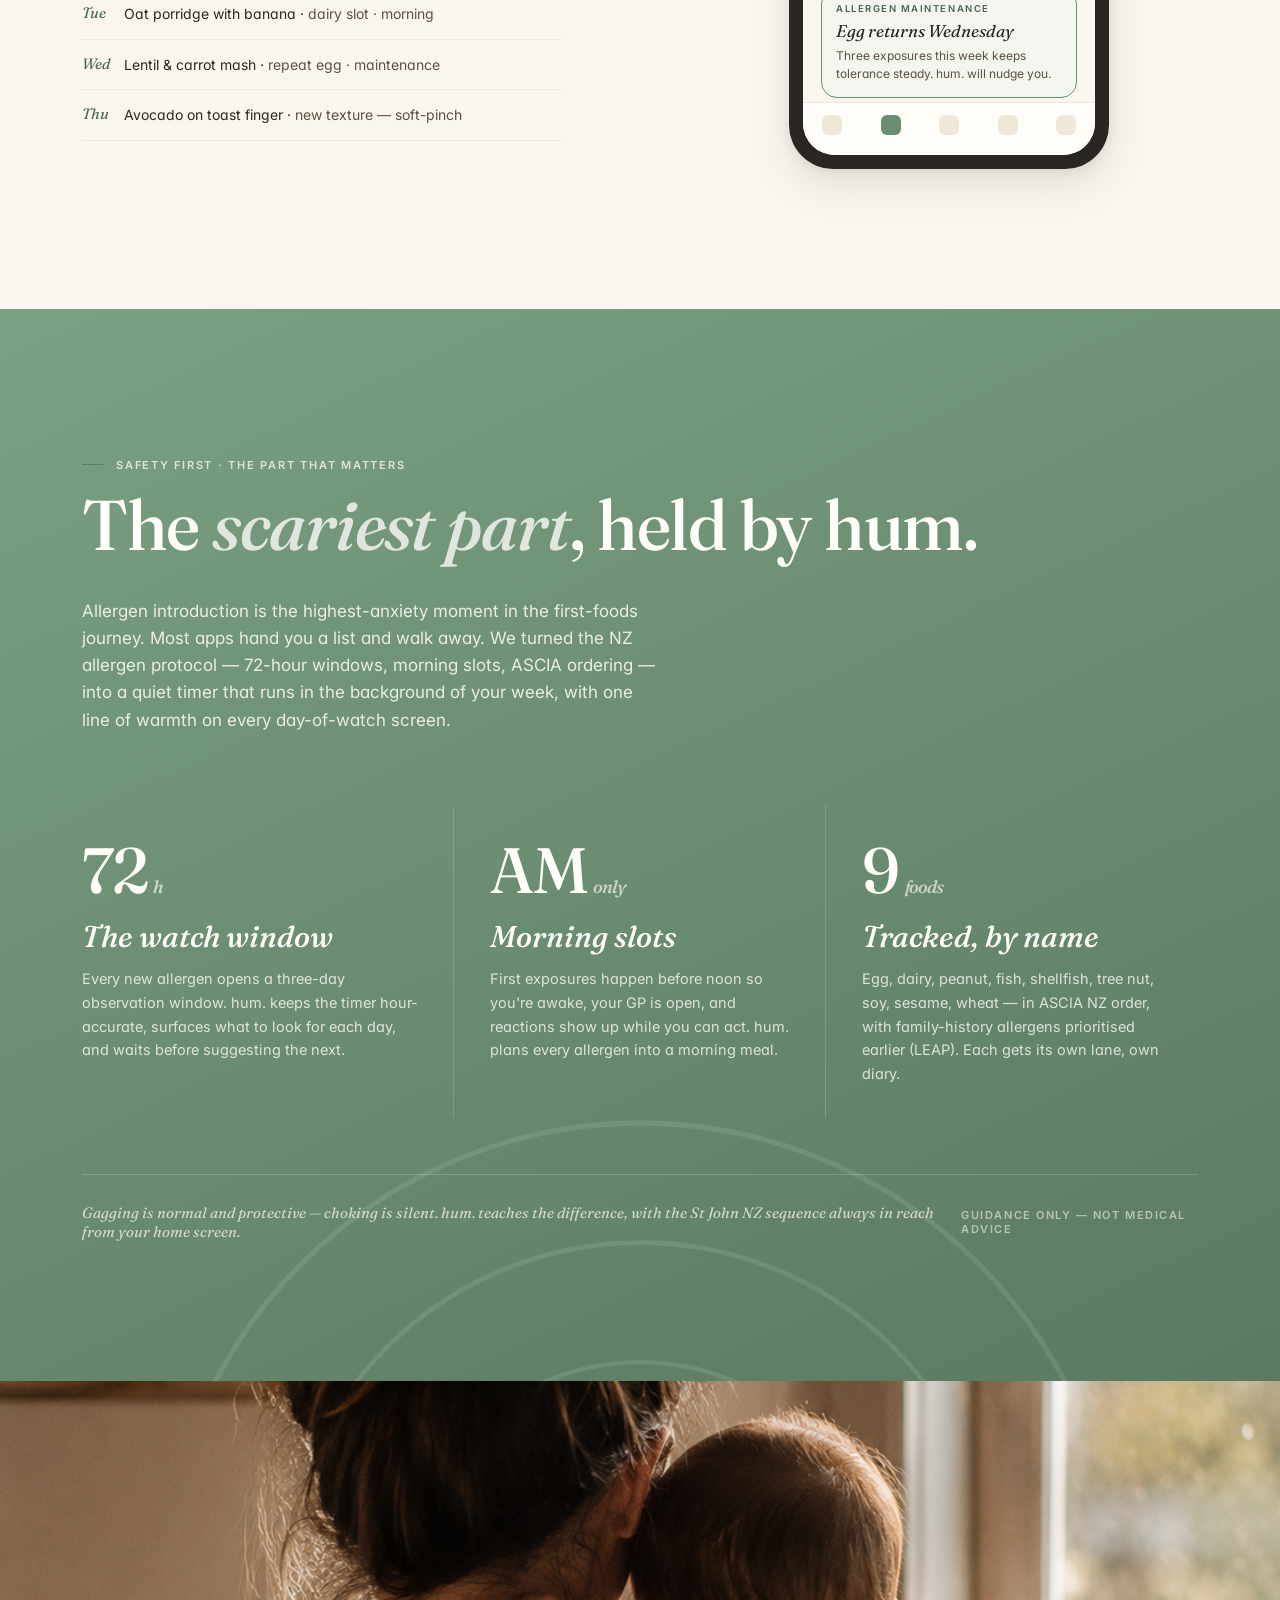
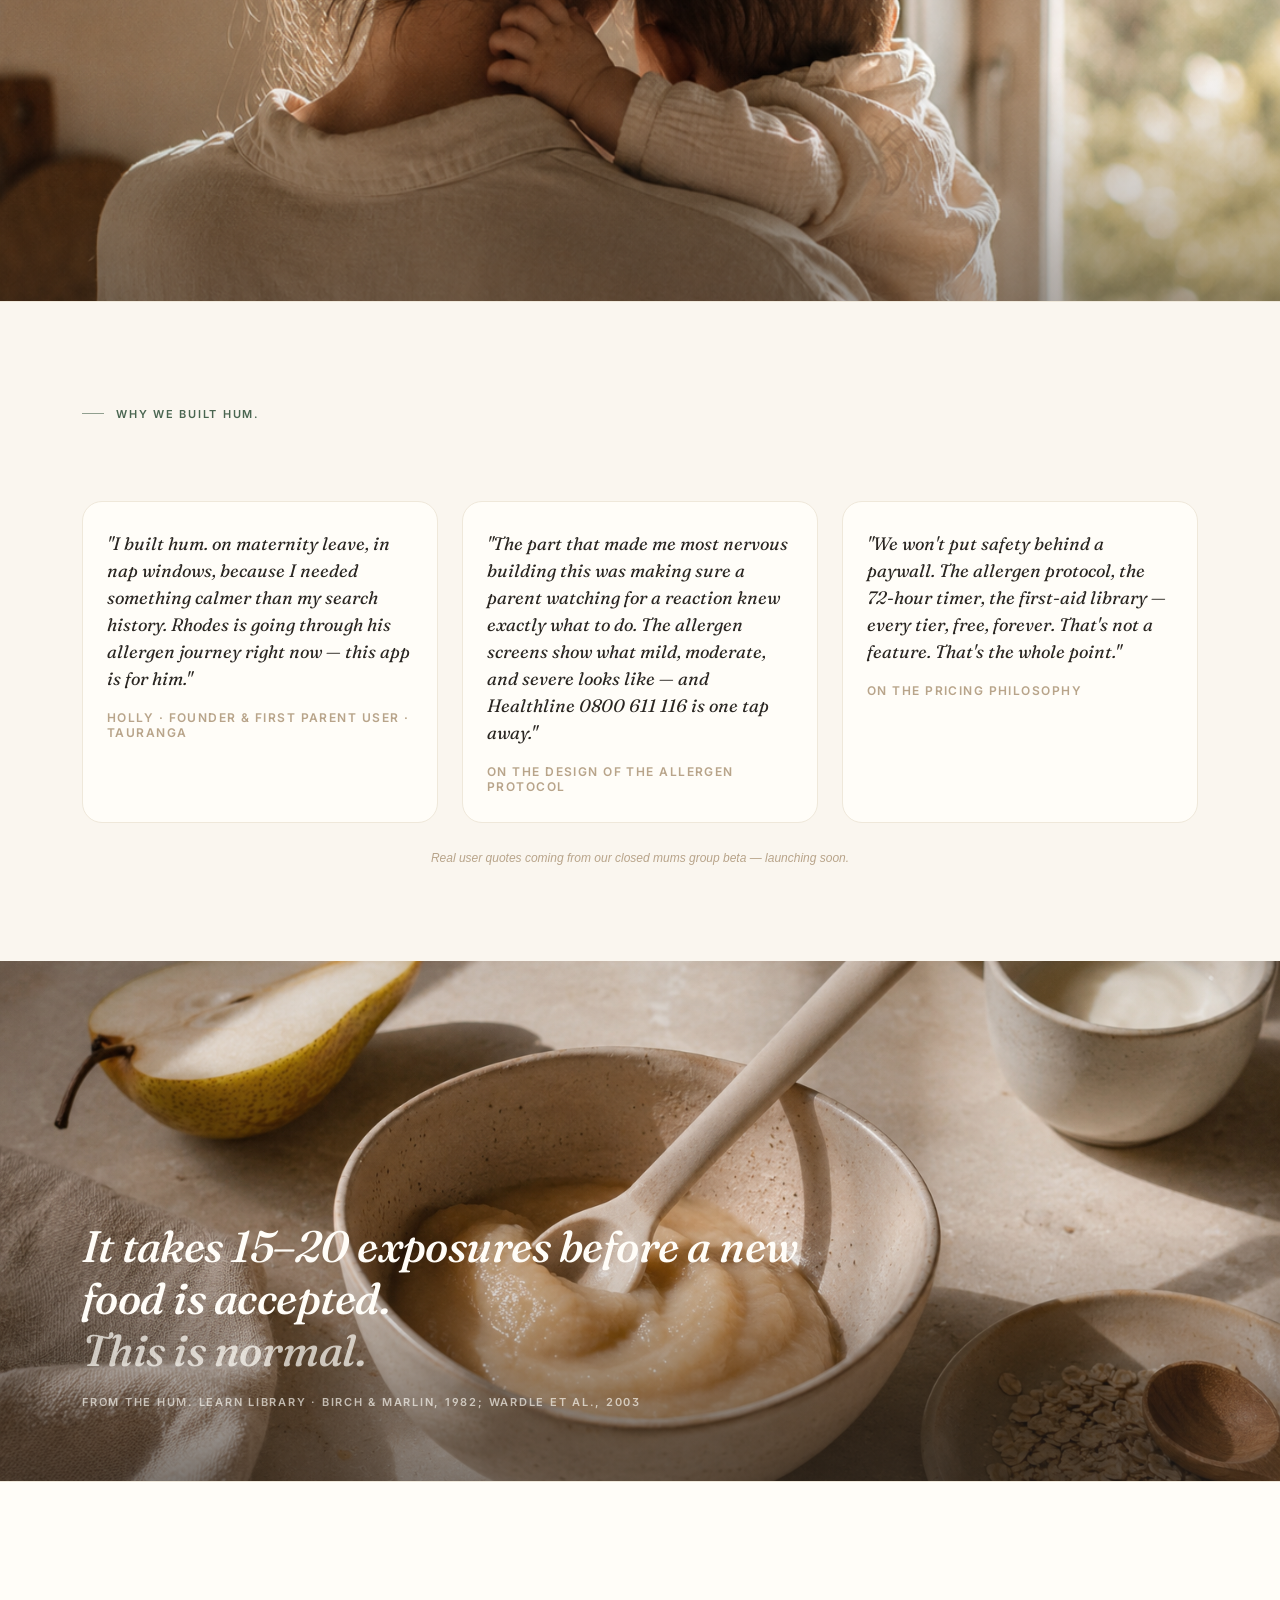
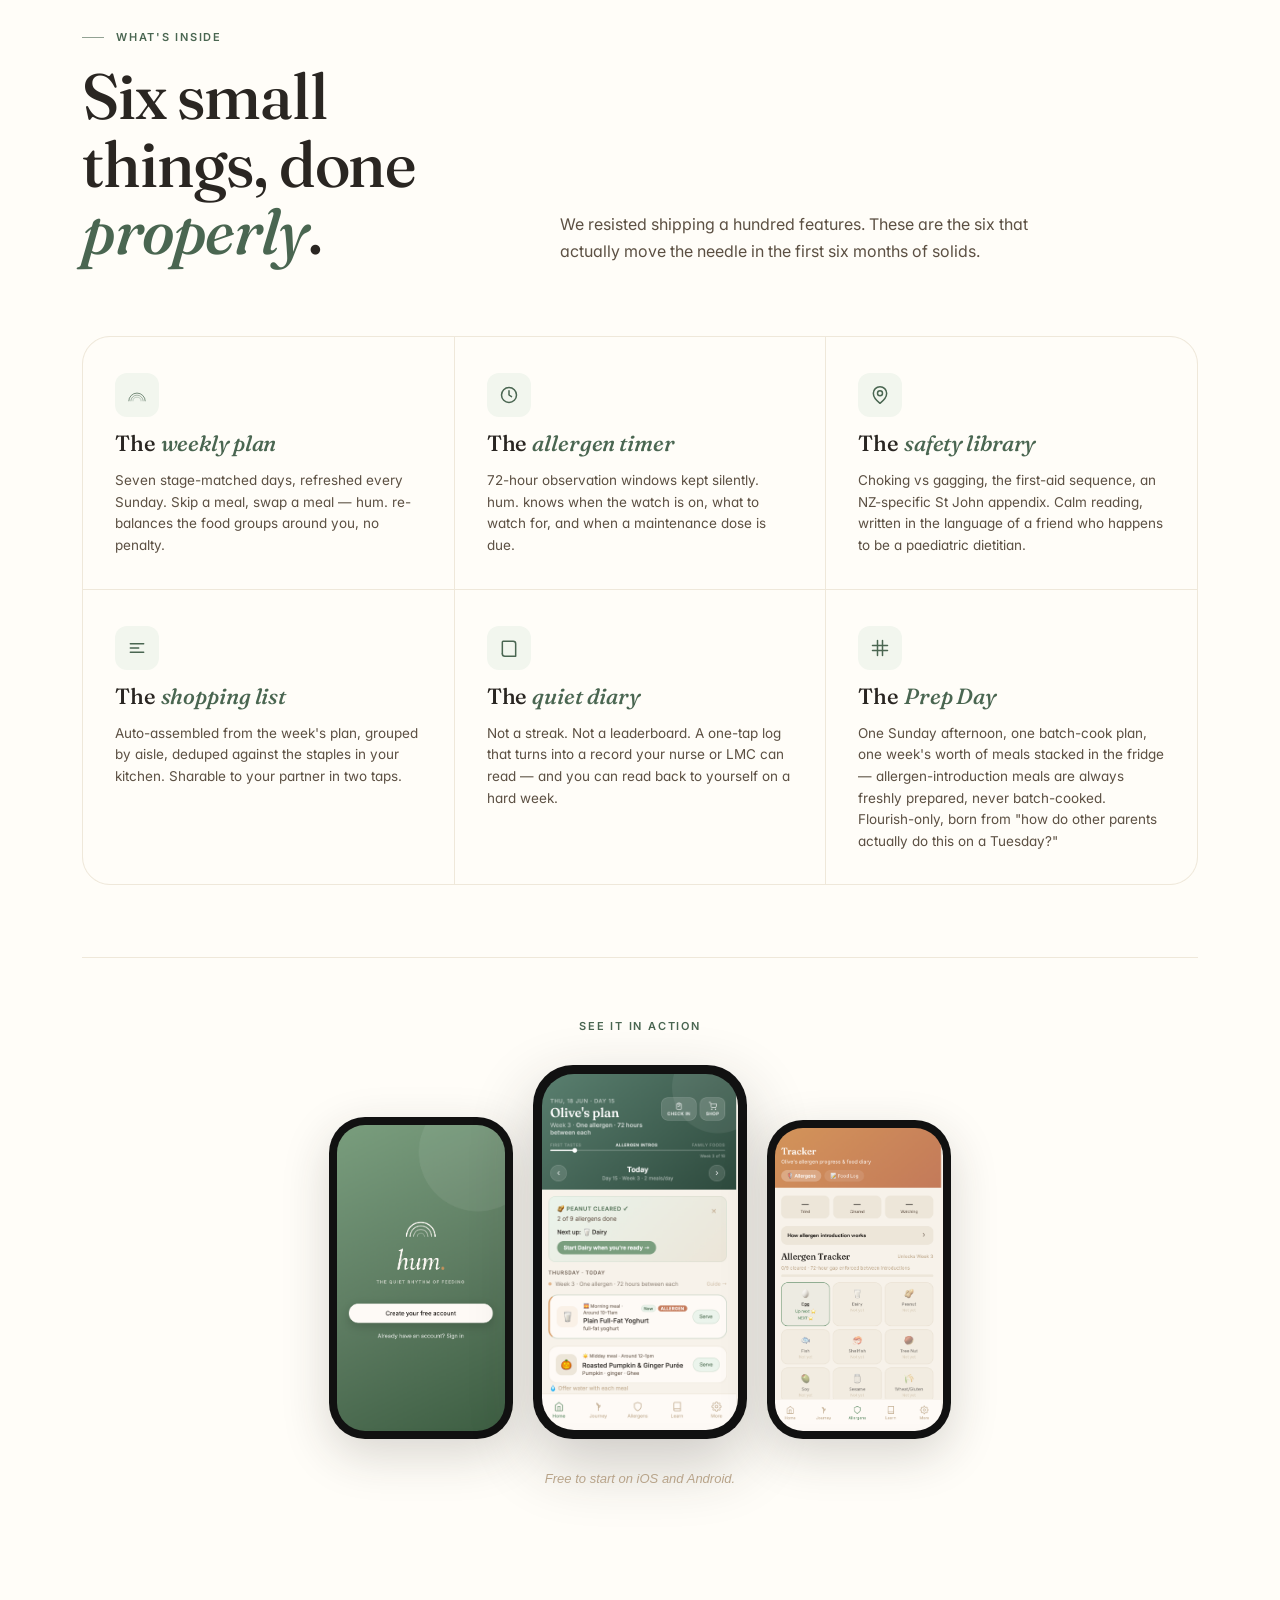
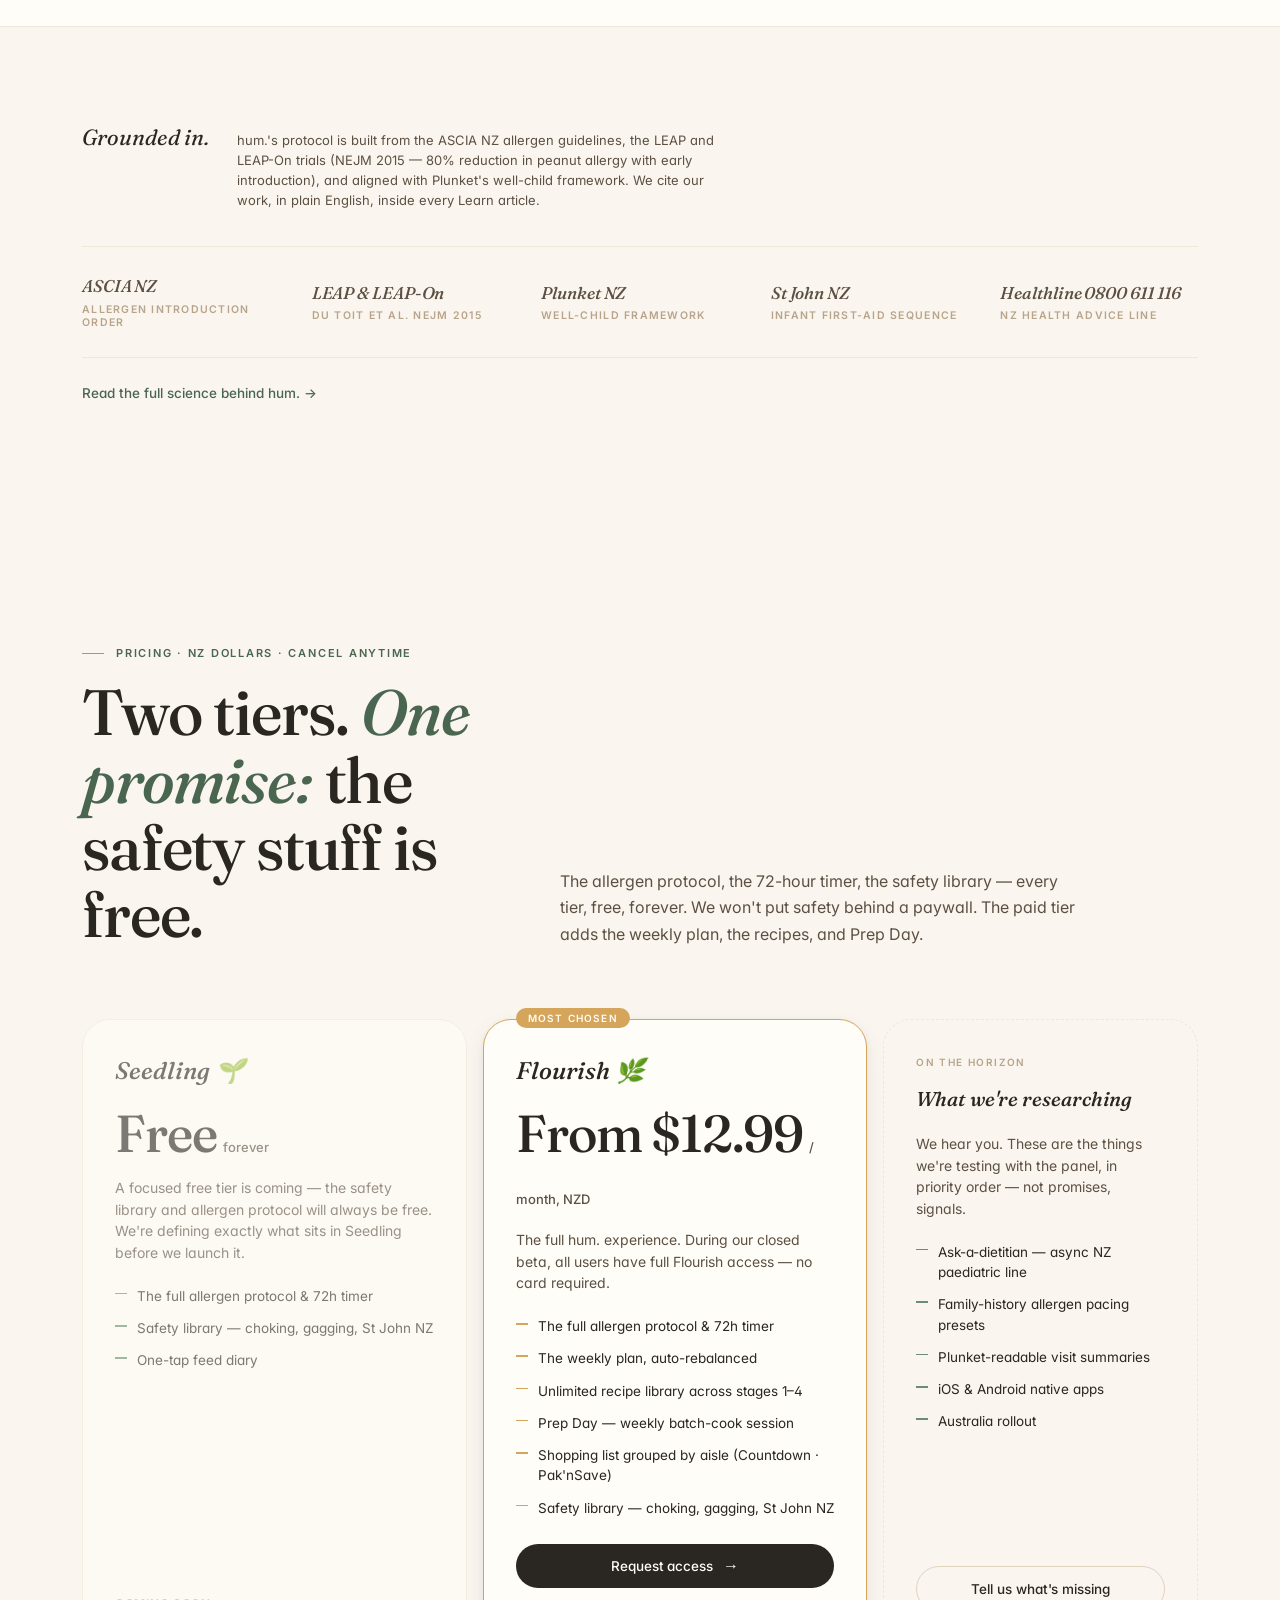
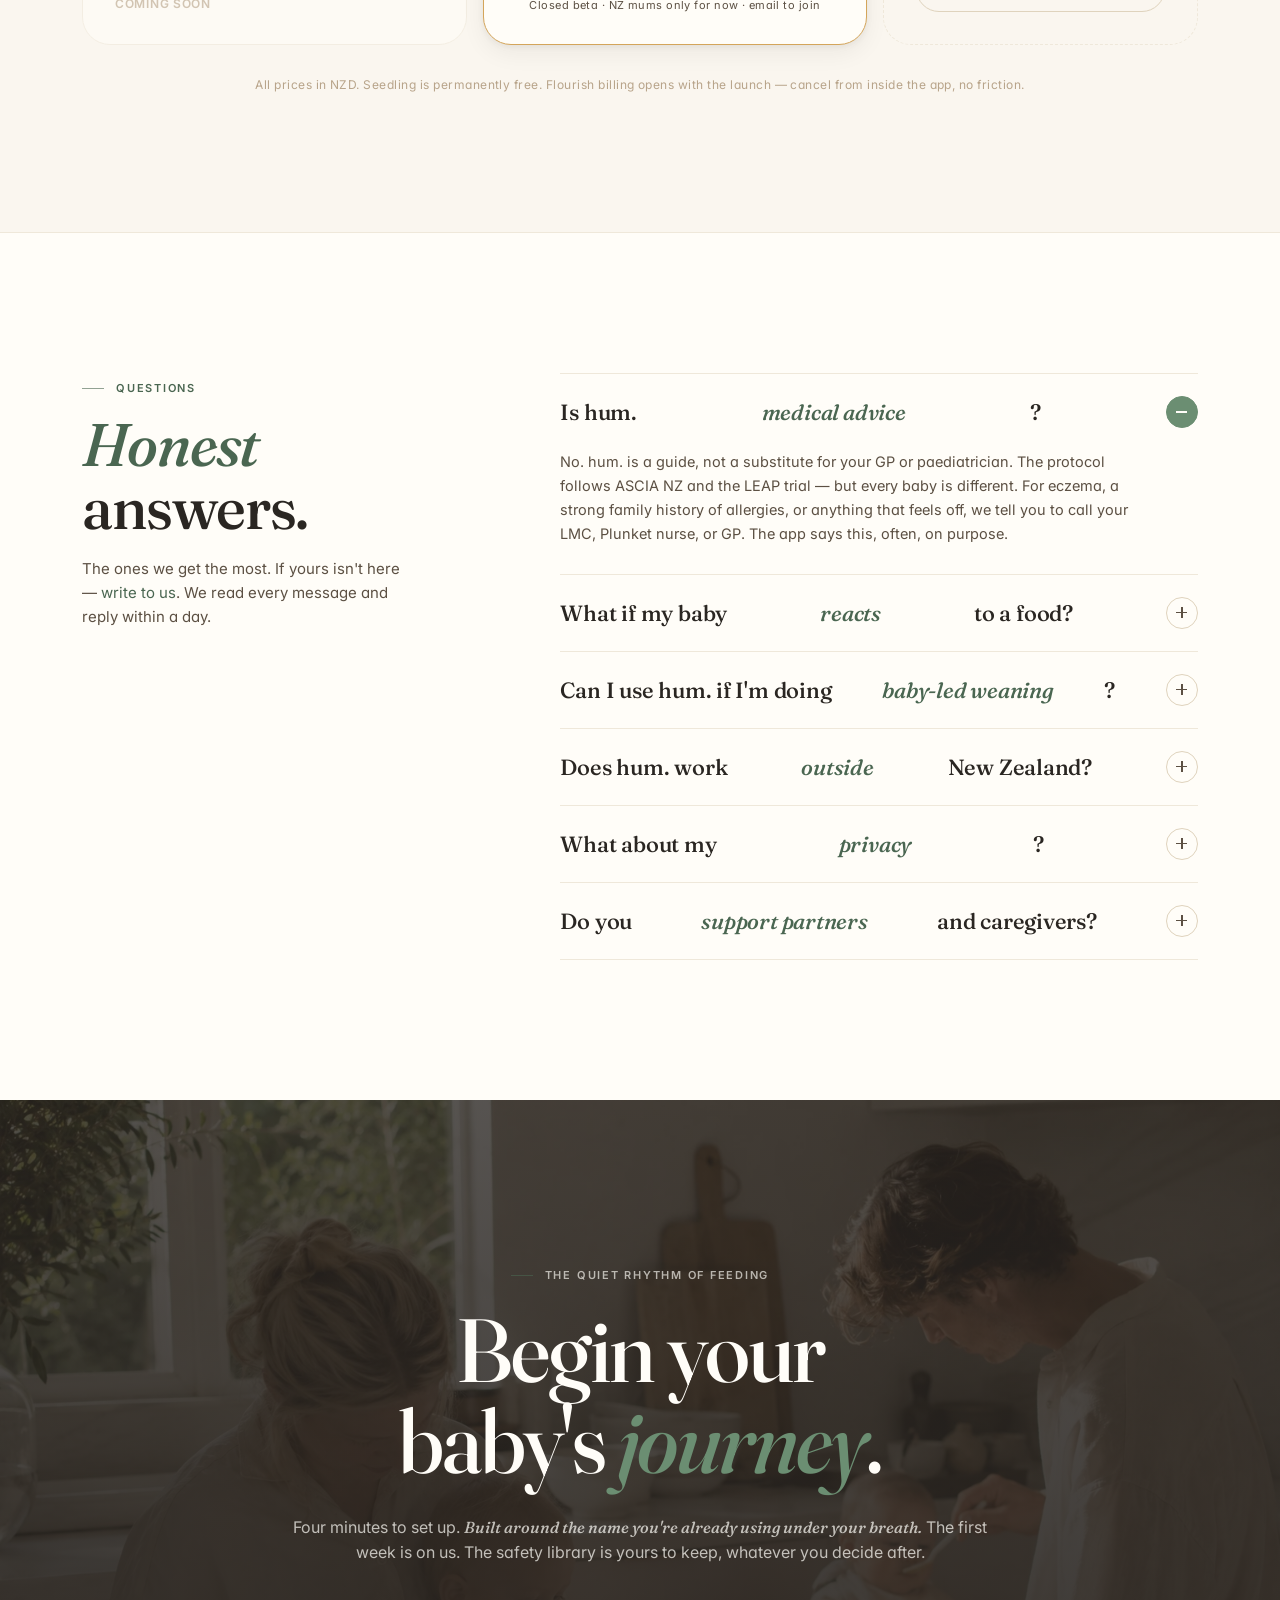
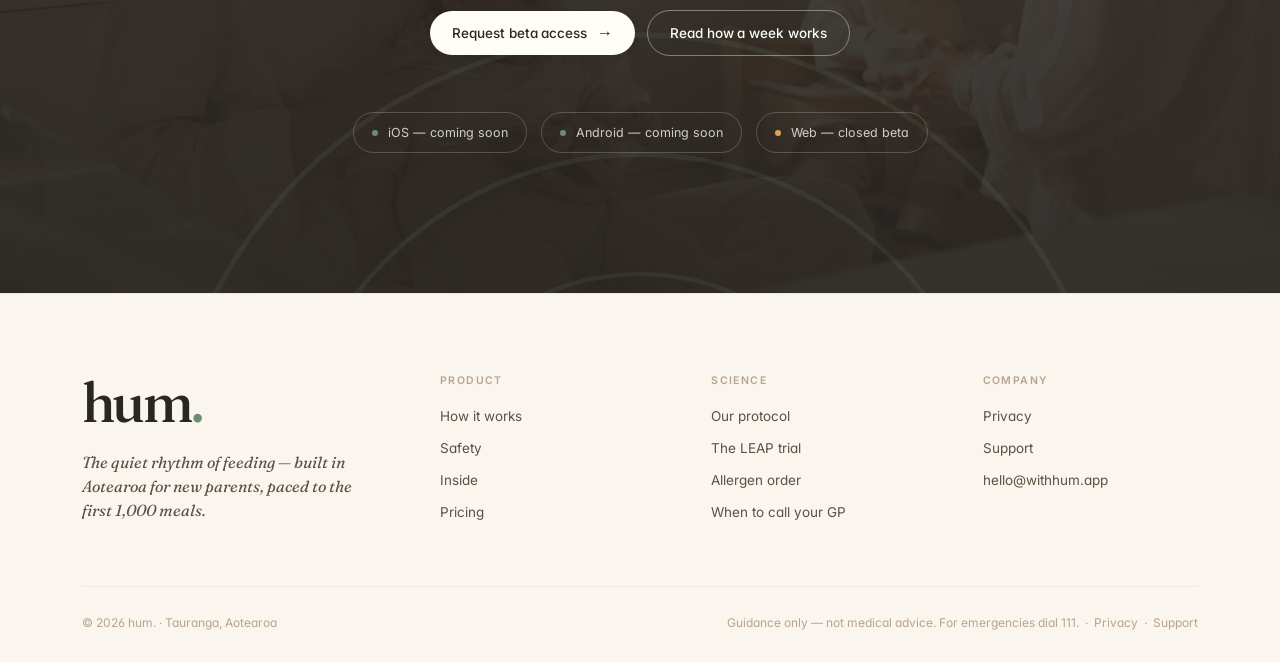
==== commit d32b090c: "feat(imagery): add editorial photography, app screenshots, and breather image - BREATHER section: pe" ====
--- a/index.html
+++ b/index.html
@@ -783,25 +783,25 @@
     <div class="phone" aria-hidden="true">
       <div class="phone-screen">
         <div class="phone-header" style="background: var(--grad-moss);">
-          <div class="day">Week 04 · Plan</div>
+          <div class="day">Week 06 · Plan</div>
           <div class="h-title">Building<br/>flavours</div>
         </div>
         <div class="phone-body" style="background:var(--milk)">
           <div class="phone-card">
             <div style="display:flex;align-items:center;justify-content:space-between">
               <div class="label">Mon · Breakfast</div>
-              <div class="serif-italic" style="font-size:11px;color:var(--accent-dark)">egg · morning slot</div>
+              <div class="serif-italic" style="font-size:11px;color:var(--accent-dark)">2 meals/day</div>
             </div>
-            <div class="title">Soft-scrambled egg, mashed pear</div>
-            <div class="sub">Olive's first egg introduction. Watch through 11 am — log any reaction below.</div>
+            <div class="title">Kūmara, oat &amp; pear mash</div>
+            <div class="sub">Slightly lumpier this week — mash less smooth. Introduce soft fork-mash texture from Tuesday.</div>
           </div>
           <div class="phone-card">
             <div class="label">Mon · Lunch</div>
-            <div class="title">Oat porridge with banana</div>
-            <div class="sub">Reintroducing oats this week. Soft mash, double-checked for lumps.</div>
+            <div class="title">Broccoli &amp; avocado mash</div>
+            <div class="sub">First brassica of the week. High folate, soft texture, pair with avocado for good fats.</div>
           </div>
           <div class="phone-card" style="border-color:var(--accent);background:var(--accent-tint);">
-            <div class="label" style="color:var(--accent-dark)">Maintenance reminder</div>
+            <div class="label" style="color:var(--accent-dark)">Allergen maintenance</div>
             <div class="title">Egg returns Wednesday</div>
             <div class="sub">Three exposures this week keeps tolerance steady. hum. will nudge you.</div>
           </div>
@@ -858,6 +858,12 @@
   </div>
 </section>
 
+<!-- ════════════════════ EDITORIAL HUMAN ══════════════════ -->
+<section style="position:relative;height:520px;overflow:hidden;background:var(--ink);" aria-hidden="true">
+  <div style="position:absolute;inset:0;background-image:url('images/lifestyle-mother-baby-window.png');background-size:cover;background-position:center 35%;"></div>
+  <div style="position:absolute;inset:0;background:linear-gradient(180deg,rgba(42,38,34,0.0) 0%,rgba(42,38,34,0.0) 55%,rgba(42,38,34,0.35) 100%);"></div>
+</section>
+
 <!-- ════════════════════ TESTIMONIALS ════════════════════ -->
 <section style="padding:96px 0;background:var(--milk);border-top:1px solid var(--linen);">
   <div class="wrap">
@@ -882,7 +888,7 @@
 
 <!-- ════════════════════ BREATHER (still-life pause) ═══════════ -->
 <section class="breather" aria-label="A pause between sections">
-  <div class="photo-bg" style="background-image: url('images/stilllife-bowl.webp');" aria-hidden="true"></div>
+  <div class="photo-bg" style="background-image: url('images/food-pear-puree.png'); background-position: center center;" aria-hidden="true"></div>
   <div class="veil" aria-hidden="true"></div>
   <div class="content">
     <div class="wrap">
@@ -956,6 +962,22 @@
         <h4>The <em>Prep Day</em></h4>
         <p>One Sunday afternoon, one batch-cook plan, one week's worth of meals stacked in the fridge — allergen-introduction meals are always freshly prepared, never batch-cooked. Flourish-only, born from "how do other parents actually do this on a Tuesday?"</p>
       </div>
+    </div>
+
+    <div style="margin-top:72px;padding-top:56px;border-top:1px solid var(--linen);text-align:center;">
+      <span class="eyebrow" style="margin-bottom:32px;display:inline-block;">See it in action</span>
+      <div style="display:flex;justify-content:center;align-items:flex-end;gap:20px;flex-wrap:wrap;">
+        <div style="flex:0 0 auto;background:#111;border-radius:36px;padding:8px;box-shadow:0 16px 48px rgba(42,38,34,0.18),0 0 0 1px rgba(255,255,255,0.05);">
+          <img src="images/screenshot-welcome.png" alt="hum. welcome screen" style="width:168px;border-radius:28px;display:block;">
+        </div>
+        <div style="flex:0 0 auto;background:#111;border-radius:40px;padding:9px;box-shadow:0 24px 64px rgba(42,38,34,0.24),0 0 0 1px rgba(255,255,255,0.05);">
+          <img src="images/screenshot-home.png" alt="hum. daily plan screen" style="width:196px;border-radius:32px;display:block;">
+        </div>
+        <div style="flex:0 0 auto;background:#111;border-radius:36px;padding:8px;box-shadow:0 16px 48px rgba(42,38,34,0.18),0 0 0 1px rgba(255,255,255,0.05);">
+          <img src="images/screenshot-allergen.png" alt="hum. allergen tracker" style="width:168px;border-radius:28px;display:block;">
+        </div>
+      </div>
+      <p style="margin-top:32px;font-size:13px;color:var(--ink-3);font-style:italic;">Free to start on iOS and Android.</p>
     </div>
   </div>
 </section>
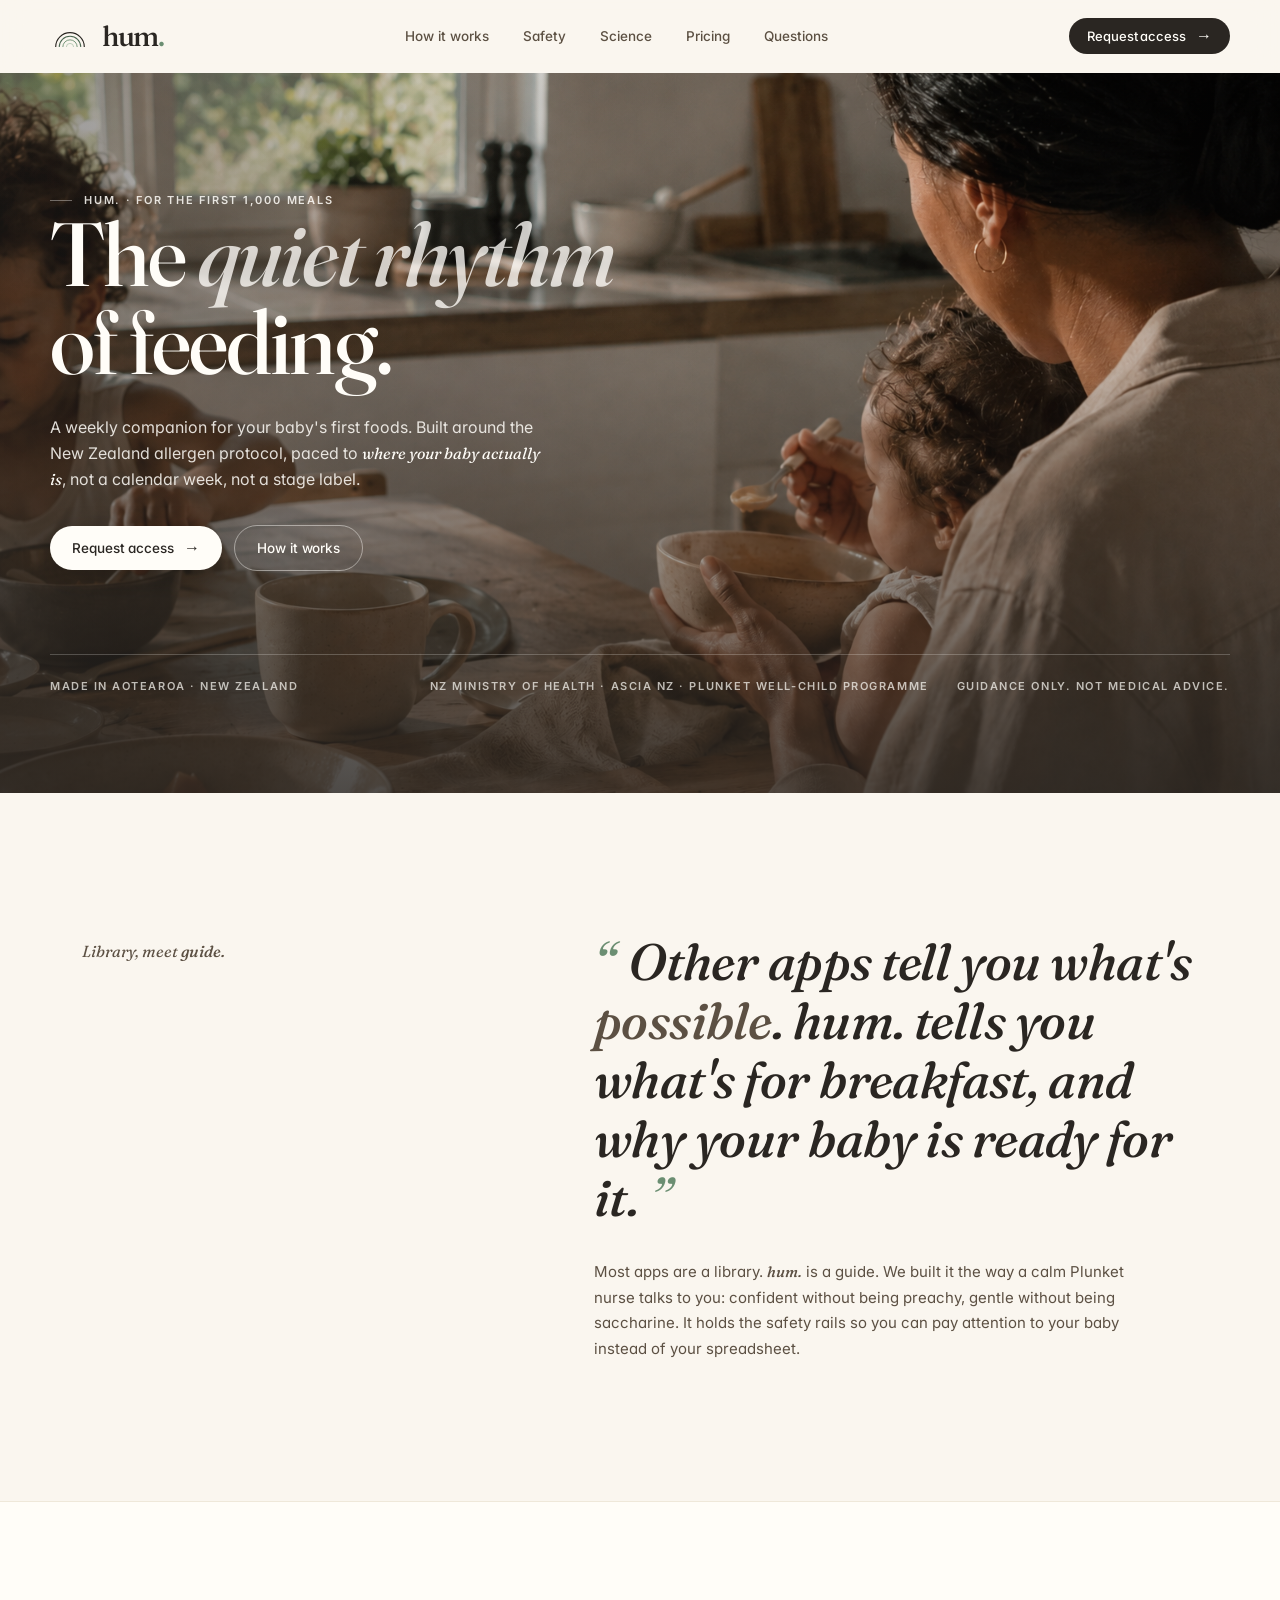
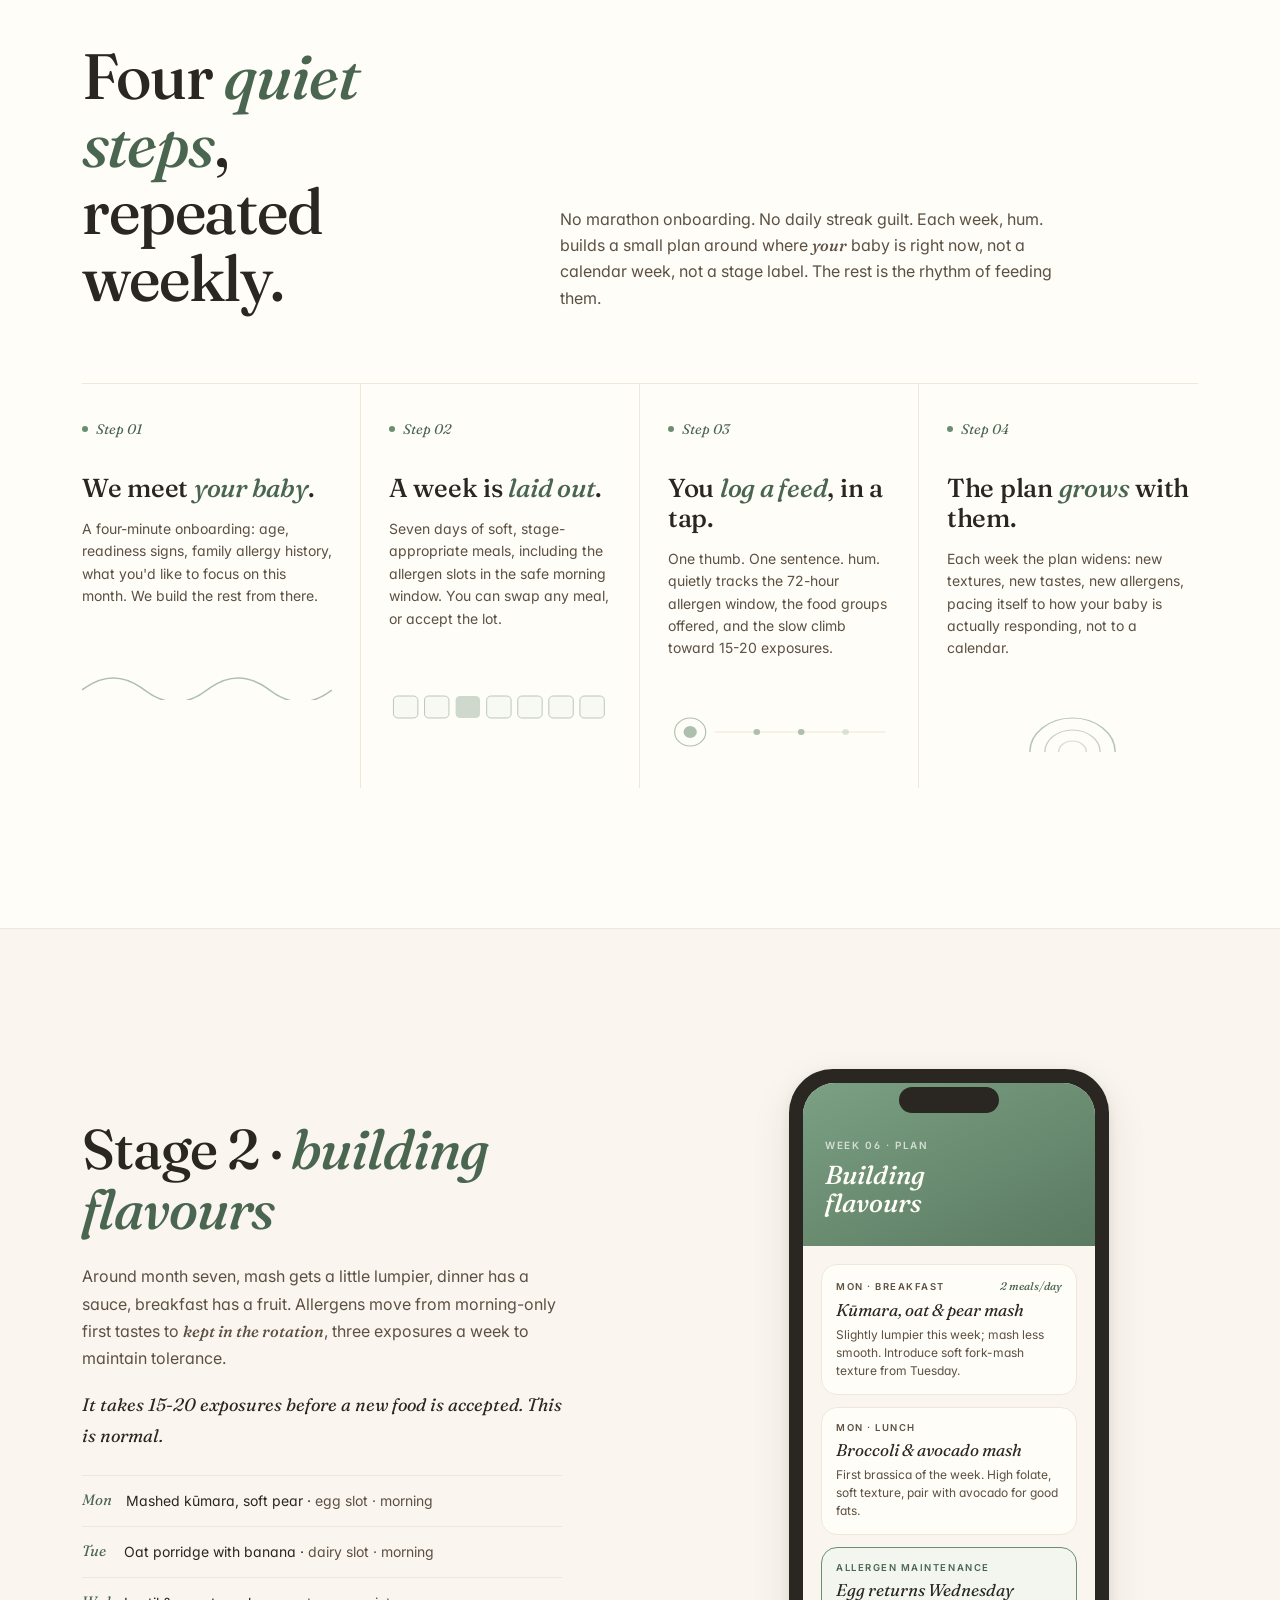
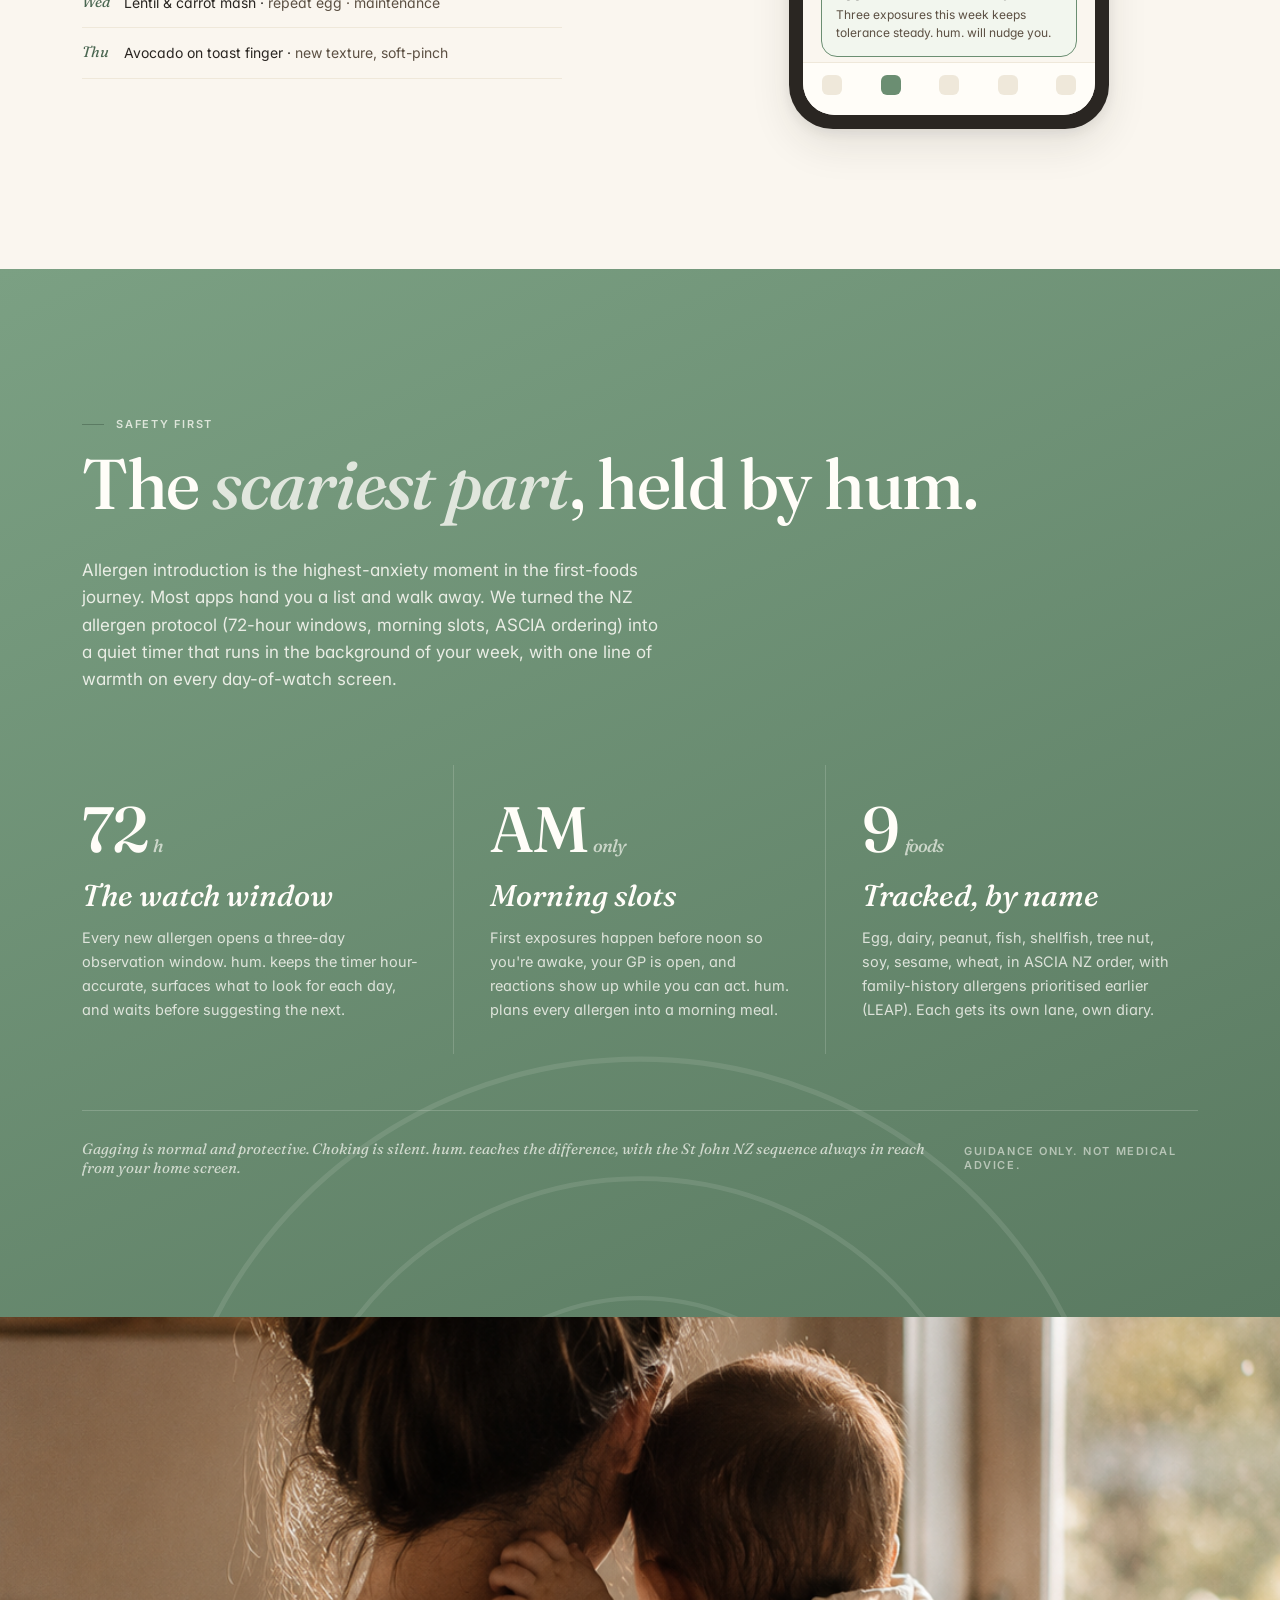
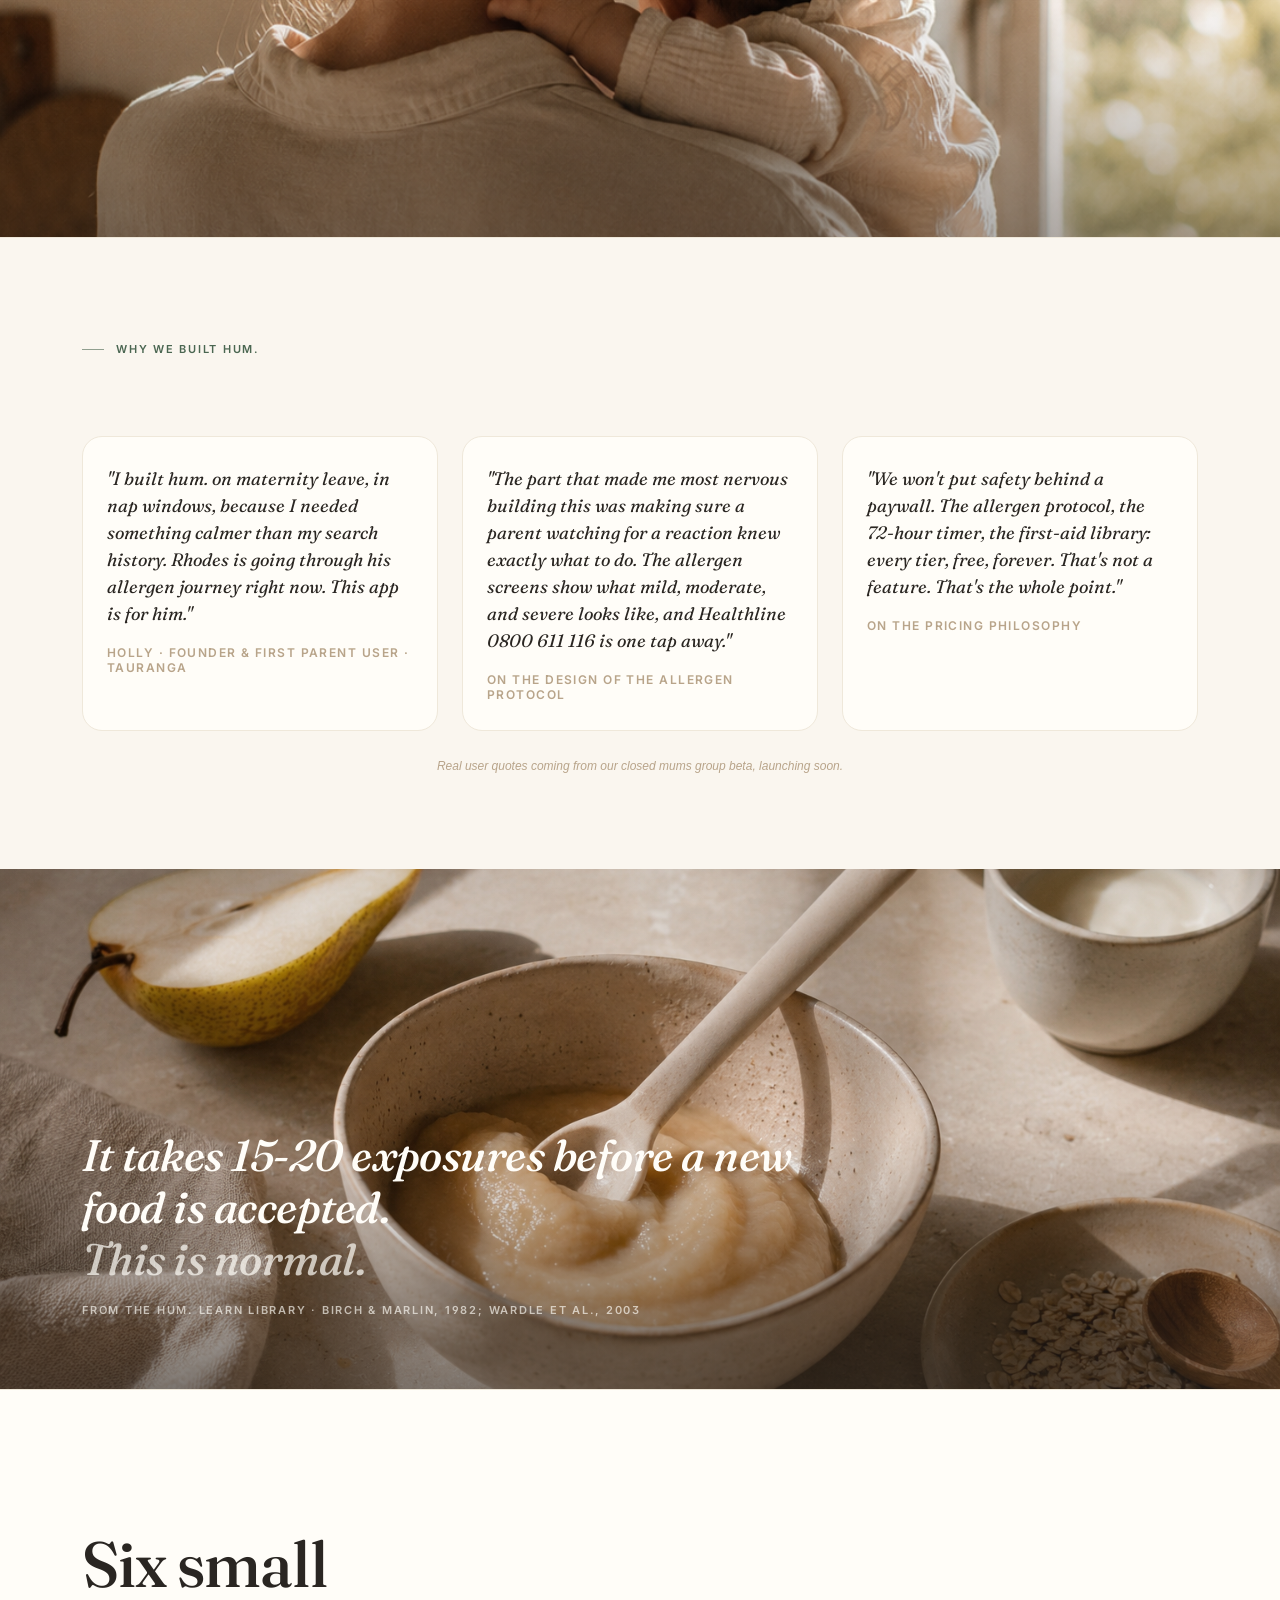
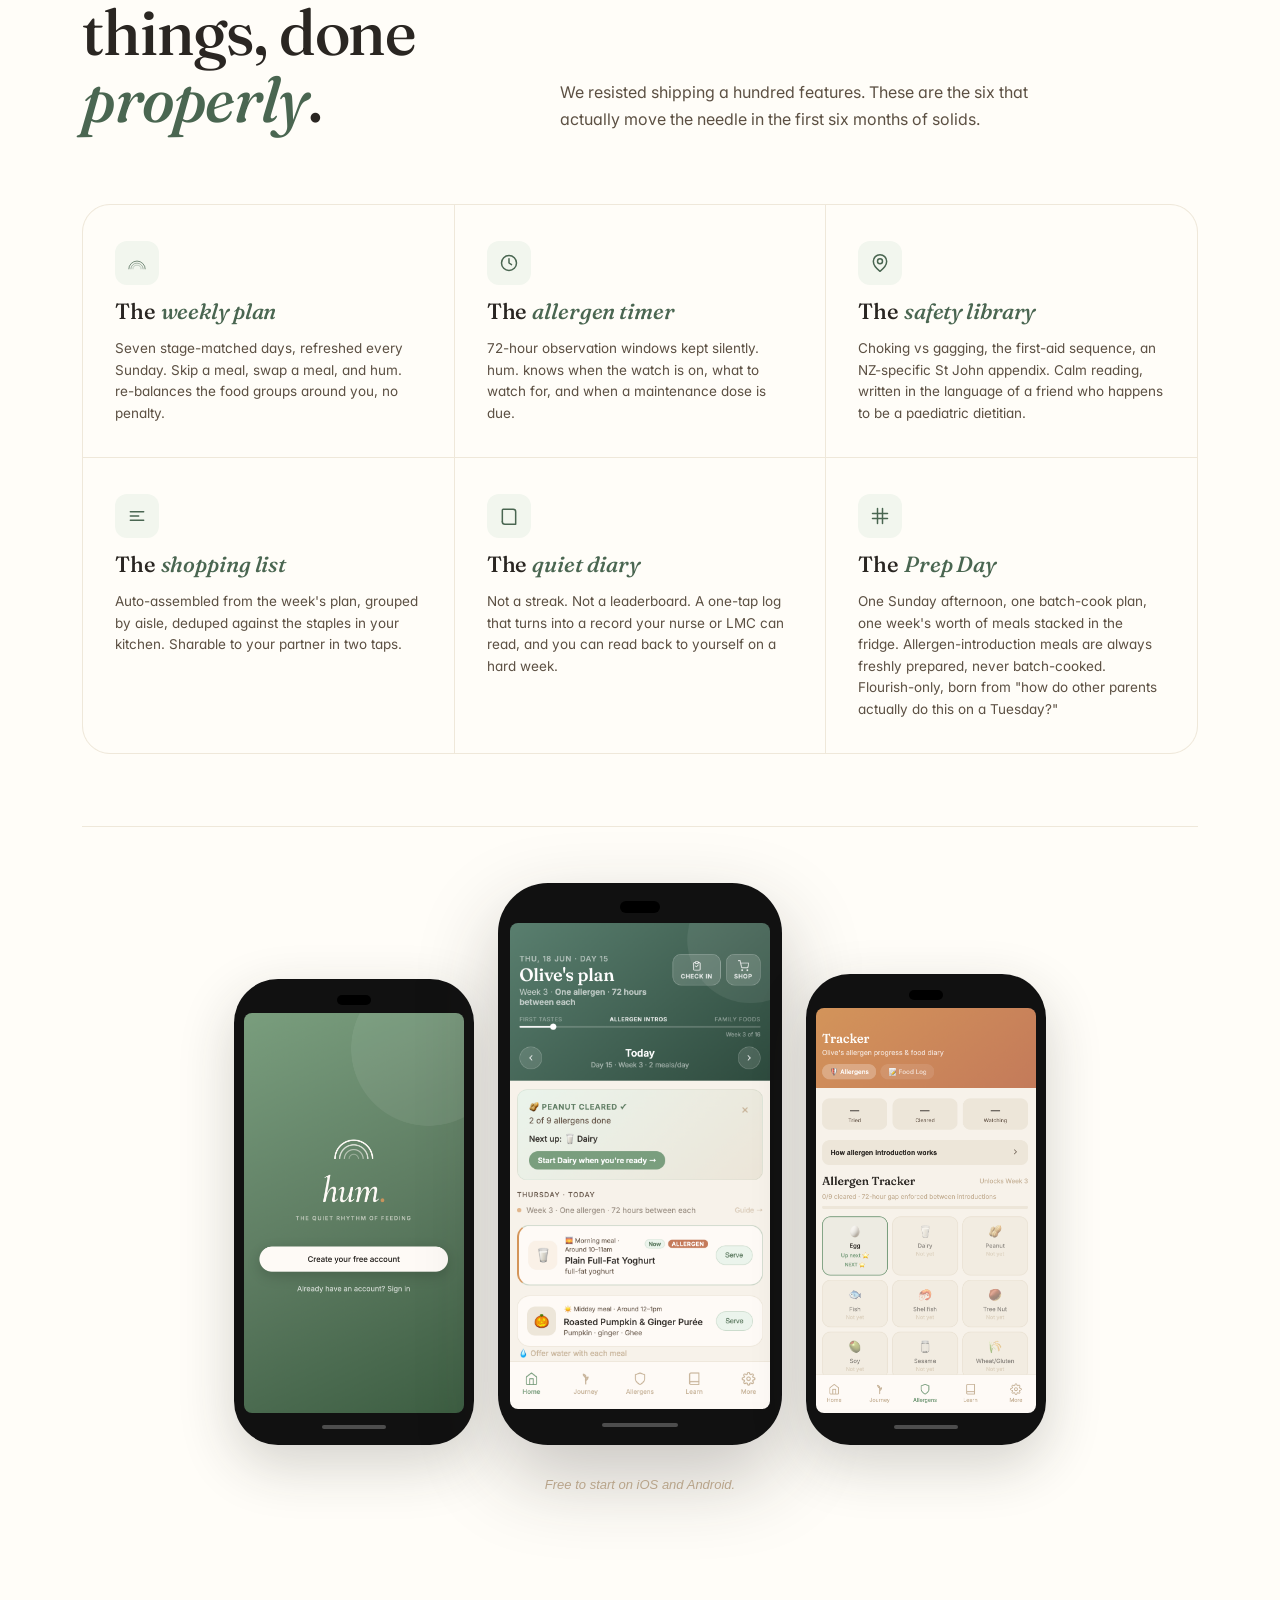
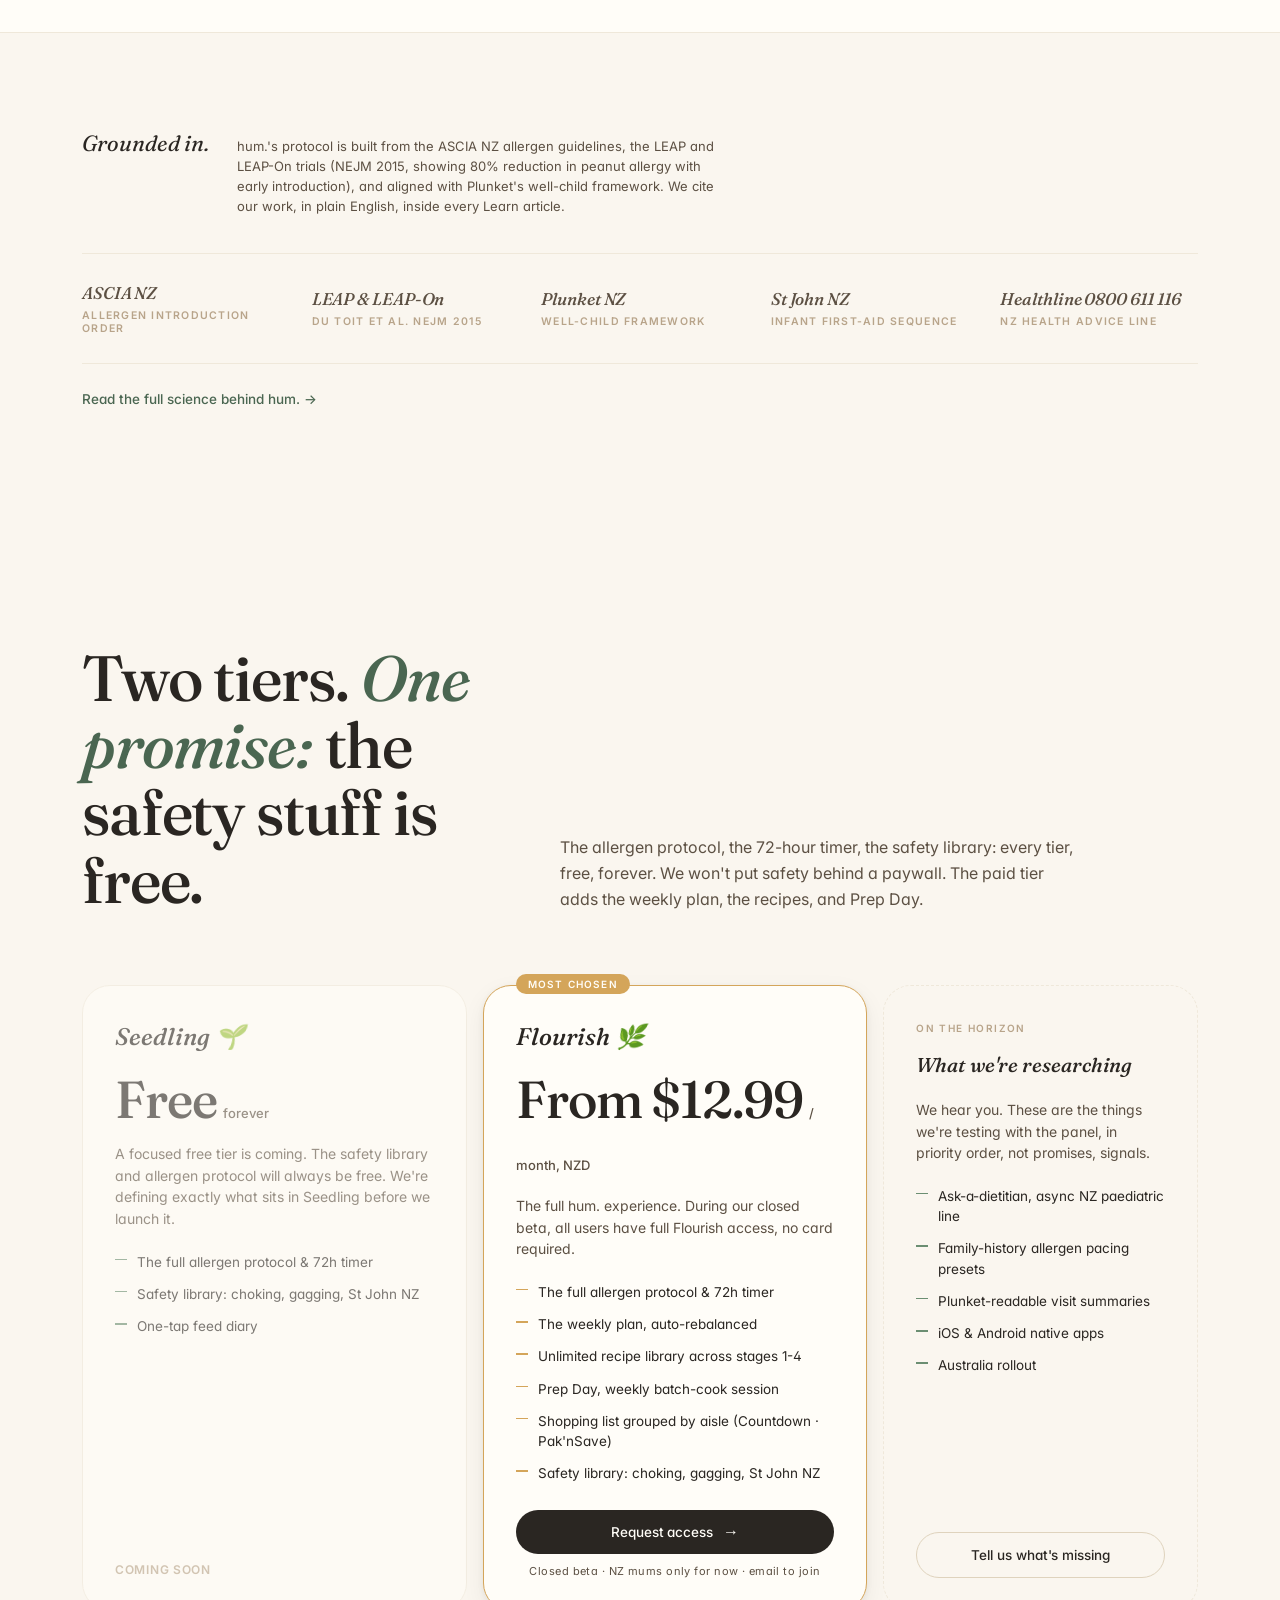
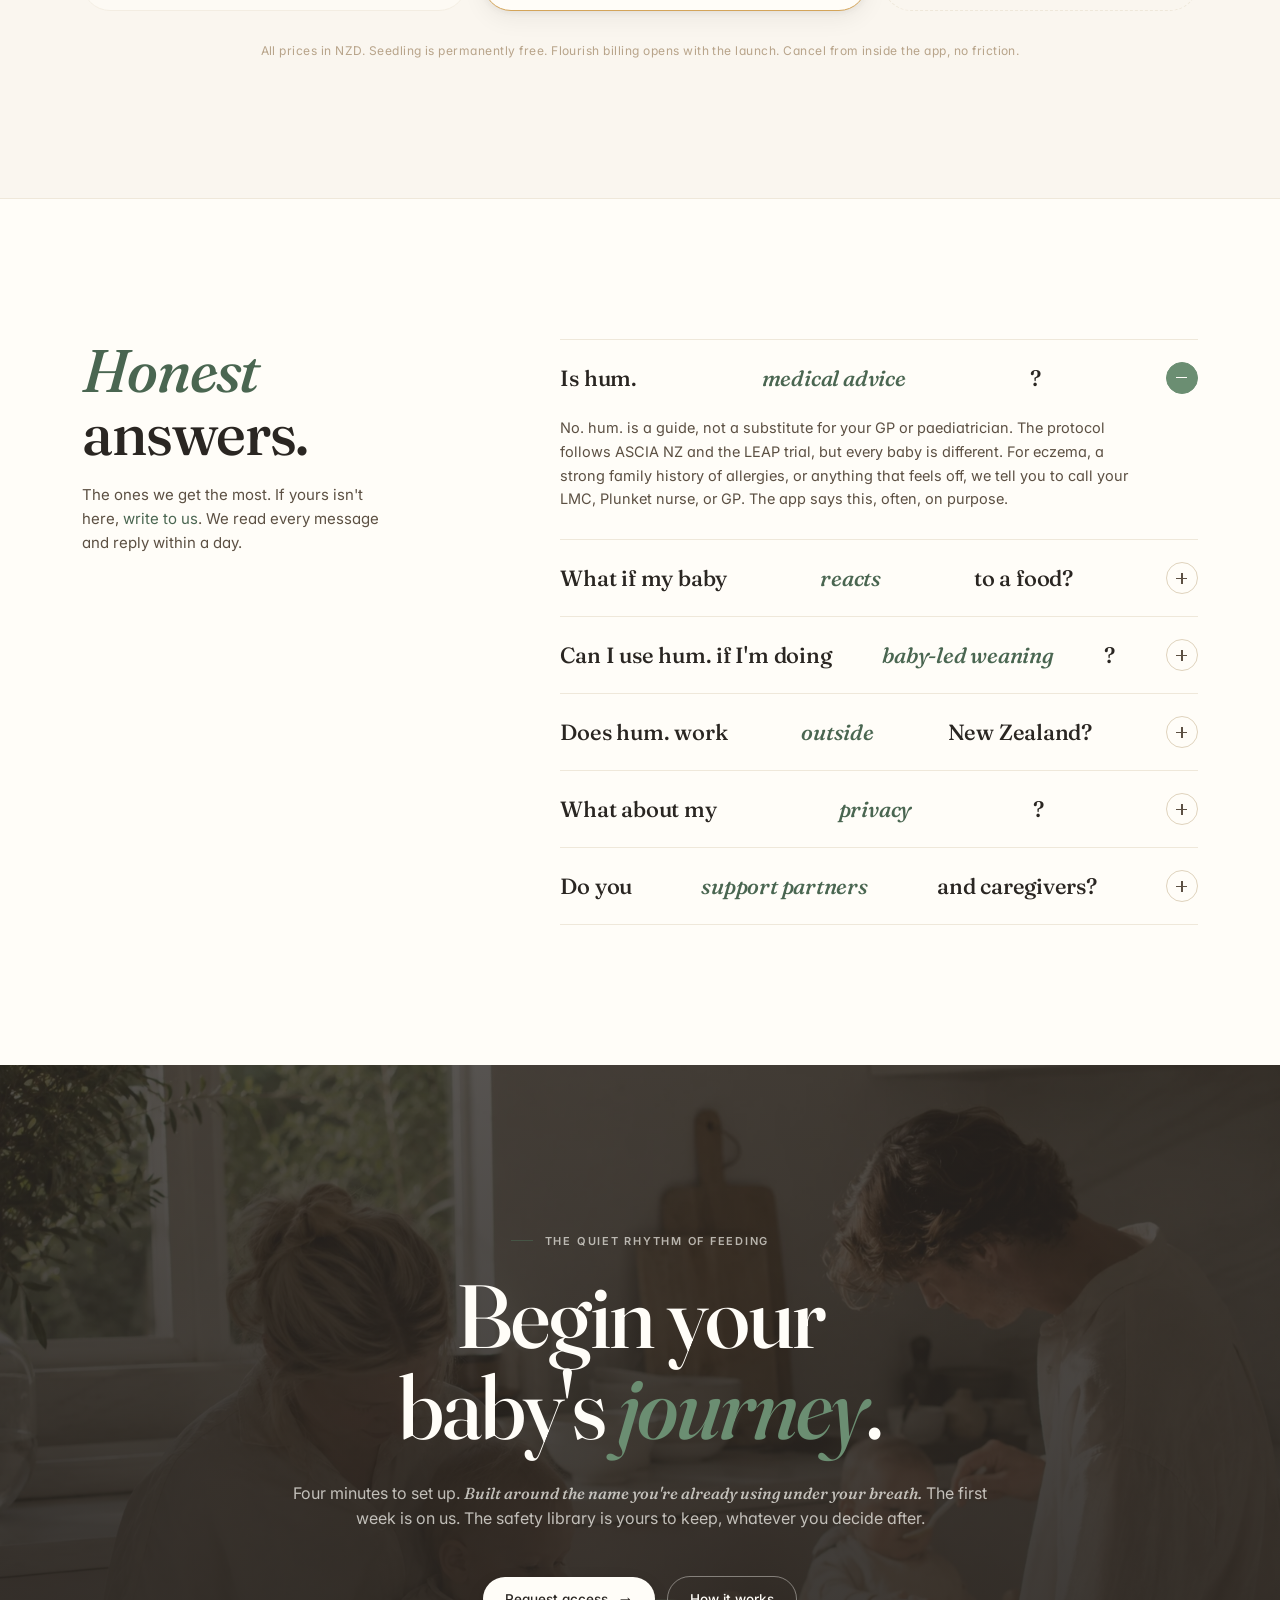
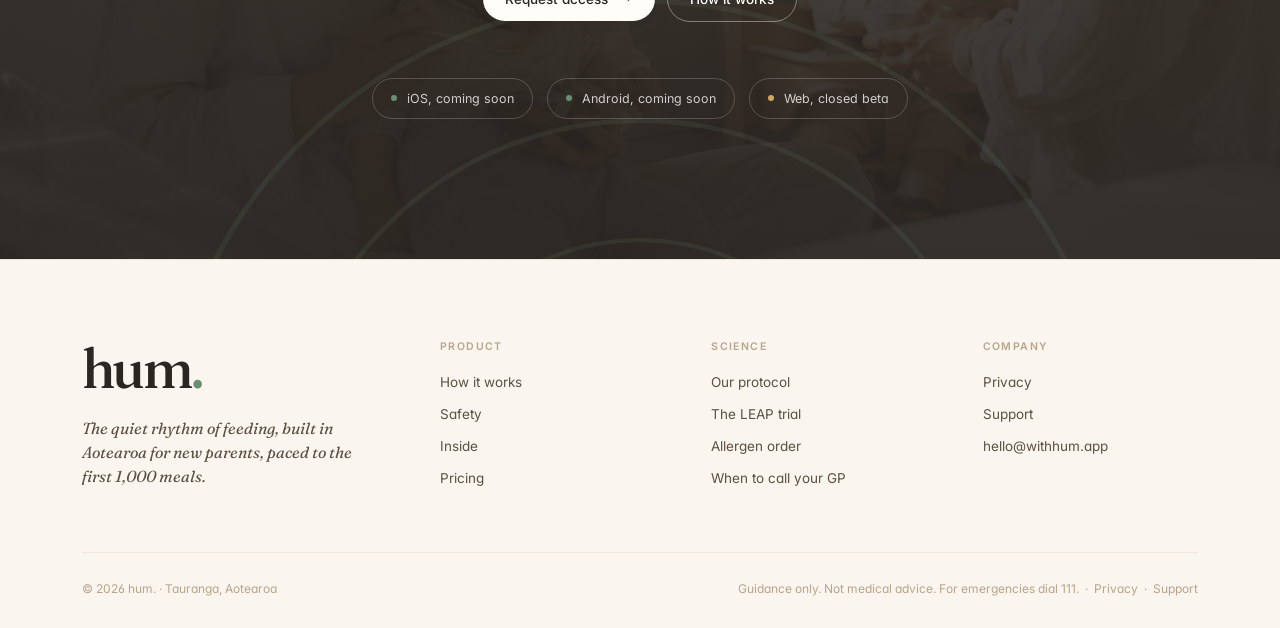
==== commit 44725901: "wip: unfinished hum-website edits (brand.css, index.html, new imagery) Snapshot saved during workspa" ====
--- a/index.html
+++ b/index.html
@@ -3,13 +3,15 @@
 <head>
 <meta charset="utf-8"/>
 <meta name="viewport" content="width=device-width,initial-scale=1"/>
-<title>hum. — the quiet rhythm of feeding</title>
+<title>hum.: the quiet rhythm of feeding</title>
 <meta name="description" content="hum. is a quiet, evidence-led companion for your baby's first foods. Built around the NZ allergen protocol, paced to where your baby actually is."/>
-<meta property="og:title" content="hum. — the quiet rhythm of feeding"/>
-<meta property="og:description" content="Know exactly what to feed them today. The NZ allergen protocol, the 72-hour timer, the safety library — in one quiet app."/>
+<meta property="og:title" content="hum.: the quiet rhythm of feeding"/>
+<meta property="og:description" content="Know exactly what to feed them today. The NZ allergen protocol, the 72-hour timer, the safety library, in one quiet app."/>
 <meta property="og:url" content="https://withhum.app"/>
 <link rel="icon" type="image/svg+xml" href="data:image/svg+xml,%3Csvg xmlns='http://www.w3.org/2000/svg' viewBox='0 0 32 32' fill='none'%3E%3Cpath d='M12 28A4 4 0 0 1 20 28' stroke='%236B8E72' stroke-width='2' stroke-linecap='round'/%3E%3Cpath d='M8 28A8 8 0 0 1 24 28' stroke='%236B8E72' stroke-width='2' stroke-linecap='round'/%3E%3Cpath d='M4 28A12 12 0 0 1 28 28' stroke='%236B8E72' stroke-width='2' stroke-linecap='round'/%3E%3Cpath d='M0 28A16 16 0 0 1 32 28' stroke='%236B8E72' stroke-width='2' stroke-linecap='round'/%3E%3C/svg%3E"/>
 <link rel="stylesheet" href="brand.css"/>
+<script src="/js/gsap.min.js" defer></script>
+<script src="/js/ScrollTrigger.min.js" defer></script>
 <style>
   /* ── Page-level overrides ───────────────────────────────────────── */
   html, body { height: auto; min-height: 100%; background: var(--milk); color: var(--ink); }
@@ -650,15 +652,14 @@
   <div class="wrap inner">
     <div class="top">
       <span class="eyebrow">hum. · for the first 1,000 meals</span>
-      <span class="stamp">Vol. 01 — <em>Solids, gently</em></span>
     </div>
 
     <div>
       <h1>The <em>quiet rhythm</em><br/>of feeding.</h1>
-      <p class="sub">A weekly companion for your baby's first foods. Built around the New Zealand allergen protocol, paced to <em>where your baby actually is</em> — not a calendar week, not a stage label.</p>
+      <p class="sub">A weekly companion for your baby's first foods. Built around the New Zealand allergen protocol, paced to <em>where your baby actually is</em>, not a calendar week, not a stage label.</p>
       <div class="cta">
-        <a href="mailto:hello@withhum.app?subject=hum.%20beta%20access" class="btn btn-on-grad">Request beta access <span class="arrow">→</span></a>
-        <a href="#how" class="btn btn-ghost">See how a week works</a>
+        <a href="mailto:hello@withhum.app?subject=hum.%20beta%20access" class="btn btn-on-grad">Request access <span class="arrow">→</span></a>
+        <a href="#how" class="btn btn-ghost">How it works</a>
       </div>
     </div>
 
@@ -666,7 +667,7 @@
       <small>Made in Aotearoa · New Zealand</small>
       <div class="meta-line">
         <small>NZ Ministry of Health · ASCIA NZ · Plunket well-child programme</small>
-        <small>Guidance only — not medical advice</small>
+        <small>Guidance only. Not medical advice.</small>
       </div>
     </div>
   </div>
@@ -676,15 +677,14 @@
 <section class="promise">
   <div class="wrap inner">
     <div class="col-meta">
-      <span class="eyebrow">The promise</span>
-      <div class="num" style="margin-top:18px">Library, meet <em class="serif-italic">guide.</em></div>
+      <div class="num">Library, meet <em class="serif-italic">guide.</em></div>
     </div>
     <div class="col-quote">
       <blockquote>
-        Other apps tell you what's <span>possible</span>. hum. tells you what's for breakfast — and why <em class="serif-italic">your</em> baby is ready for it.
+        Other apps tell you what's <span>possible</span>. hum. tells you what's for breakfast, and why <em class="serif-italic">your</em> baby is ready for it.
       </blockquote>
       <p style="font-size:15px;color:var(--ink-2);line-height:1.7;margin-top:32px;max-width:560px;">
-        Most apps are a library. <em class="serif-italic">hum.</em> is a guide. We built it the way a calm Plunket nurse talks to you — confident without being preachy, gentle without being saccharine. It holds the safety rails so you can pay attention to your baby instead of your spreadsheet.
+        Most apps are a library. <em class="serif-italic">hum.</em> is a guide. We built it the way a calm Plunket nurse talks to you: confident without being preachy, gentle without being saccharine. It holds the safety rails so you can pay attention to your baby instead of your spreadsheet.
       </p>
     </div>
   </div>
@@ -695,17 +695,16 @@
   <div class="wrap">
     <div class="section-head">
       <div>
-        <span class="eyebrow">How a week works</span>
-        <h2 style="margin-top:18px">Four <em>quiet steps</em>, repeated weekly.</h2>
-      </div>
-      <p class="lead">No marathon onboarding. No daily streak guilt. Each week, hum. builds a small plan around where <em class="serif-italic">your</em> baby is right now — not a calendar week, not a stage label. The rest is the rhythm of feeding them.</p>
+        <h2>Four <em>quiet steps</em>, repeated weekly.</h2>
+      </div>
+      <p class="lead">No marathon onboarding. No daily streak guilt. Each week, hum. builds a small plan around where <em class="serif-italic">your</em> baby is right now, not a calendar week, not a stage label. The rest is the rhythm of feeding them.</p>
     </div>
 
     <div class="how-grid">
       <div class="how-step">
         <div class="step-no">Step 01</div>
         <h4>We meet <em>your baby</em>.</h4>
-        <p>A four-minute onboarding — age, readiness signs, family allergy history, what you'd like to focus on this month. We build the rest from there.</p>
+        <p>A four-minute onboarding: age, readiness signs, family allergy history, what you'd like to focus on this month. We build the rest from there.</p>
         <div class="step-art">
           <svg width="100%" height="40" viewBox="0 0 200 40" preserveAspectRatio="none">
             <path d="M0 30 Q 25 6 50 30 T 100 30 T 150 30 T 200 30" stroke="var(--accent)" stroke-width="1.5" fill="none"/>
@@ -715,7 +714,7 @@
       <div class="how-step">
         <div class="step-no">Step 02</div>
         <h4>A week is <em>laid out</em>.</h4>
-        <p>Seven days of soft, stage-appropriate meals — including the allergen slots in the safe morning window. You can swap any meal, or accept the lot.</p>
+        <p>Seven days of soft, stage-appropriate meals, including the allergen slots in the safe morning window. You can swap any meal, or accept the lot.</p>
         <div class="step-art">
           <svg width="100%" height="40" viewBox="0 0 200 40" preserveAspectRatio="none">
             <rect x="4"   y="14" width="22" height="22" rx="4" fill="var(--accent-tint)" stroke="var(--accent)" stroke-width="0.8"/>
@@ -731,7 +730,7 @@
       <div class="how-step">
         <div class="step-no">Step 03</div>
         <h4>You <em>log a feed</em>, in a tap.</h4>
-        <p>One thumb. One sentence. hum. quietly tracks the 72-hour allergen window, the food groups offered, and the slow climb toward 15–20 exposures.</p>
+        <p>One thumb. One sentence. hum. quietly tracks the 72-hour allergen window, the food groups offered, and the slow climb toward 15-20 exposures.</p>
         <div class="step-art">
           <svg width="100%" height="40" viewBox="0 0 200 40" preserveAspectRatio="none">
             <circle cx="20" cy="20" r="14" fill="none" stroke="var(--accent)" stroke-width="1"/>
@@ -746,7 +745,7 @@
       <div class="how-step">
         <div class="step-no">Step 04</div>
         <h4>The plan <em>grows</em> with them.</h4>
-        <p>Each week the plan widens — new textures, new tastes, new allergens — pacing itself to how your baby is actually responding, not to a calendar.</p>
+        <p>Each week the plan widens: new textures, new tastes, new allergens, pacing itself to how your baby is actually responding, not to a calendar.</p>
         <div class="step-art">
           <svg width="100%" height="40" viewBox="0 0 200 40" preserveAspectRatio="none">
             <defs><clipPath id="howr"><rect x="0" y="0" width="200" height="40"/></clipPath></defs>
@@ -766,17 +765,16 @@
 <section class="spread">
   <div class="wrap grid">
     <div>
-      <span class="eyebrow">A week inside hum.</span>
-      <h2 style="margin-top:20px">Stage 2 · <em>building flavours</em></h2>
-      <p>Around month seven, mash gets a little lumpier, dinner has a sauce, breakfast has a fruit. Allergens move from morning-only first tastes to <em class="serif-italic">kept in the rotation</em> — three exposures a week to maintain tolerance.</p>
+      <h2>Stage 2 · <em>building flavours</em></h2>
+      <p>Around month seven, mash gets a little lumpier, dinner has a sauce, breakfast has a fruit. Allergens move from morning-only first tastes to <em class="serif-italic">kept in the rotation</em>, three exposures a week to maintain tolerance.</p>
       <p style="font-family:var(--font-serif);font-style:italic;font-size:18px;color:var(--ink);max-width:480px;">
-        It takes 15–20 exposures before a new food is accepted. This is normal.
+        It takes 15-20 exposures before a new food is accepted. This is normal.
       </p>
       <ul>
         <li><span class="b">Mon</span><span class="t">Mashed kūmara, soft pear · <span>egg slot · morning</span></span></li>
         <li><span class="b">Tue</span><span class="t">Oat porridge with banana · <span>dairy slot · morning</span></span></li>
         <li><span class="b">Wed</span><span class="t">Lentil & carrot mash · <span>repeat egg · maintenance</span></span></li>
-        <li><span class="b">Thu</span><span class="t">Avocado on toast finger · <span>new texture — soft-pinch</span></span></li>
+        <li><span class="b">Thu</span><span class="t">Avocado on toast finger · <span>new texture, soft-pinch</span></span></li>
       </ul>
     </div>
 
@@ -793,7 +791,7 @@
               <div class="serif-italic" style="font-size:11px;color:var(--accent-dark)">2 meals/day</div>
             </div>
             <div class="title">Kūmara, oat &amp; pear mash</div>
-            <div class="sub">Slightly lumpier this week — mash less smooth. Introduce soft fork-mash texture from Tuesday.</div>
+            <div class="sub">Slightly lumpier this week; mash less smooth. Introduce soft fork-mash texture from Tuesday.</div>
           </div>
           <div class="phone-card">
             <div class="label">Mon · Lunch</div>
@@ -827,10 +825,10 @@
     </svg>
   </div>
   <div class="wrap inner">
-    <span class="eyebrow label" style="color:rgba(255,253,248,0.75)">Safety first · the part that matters</span>
+    <span class="eyebrow label" style="color:rgba(255,253,248,0.75)">Safety first</span>
     <h2>The <em>scariest part</em>, held by hum.</h2>
     <p class="lede">
-      Allergen introduction is the highest-anxiety moment in the first-foods journey. Most apps hand you a list and walk away. We turned the NZ allergen protocol — 72-hour windows, morning slots, ASCIA ordering — into a quiet timer that runs in the background of your week, with one line of warmth on every day-of-watch screen.
+      Allergen introduction is the highest-anxiety moment in the first-foods journey. Most apps hand you a list and walk away. We turned the NZ allergen protocol (72-hour windows, morning slots, ASCIA ordering) into a quiet timer that runs in the background of your week, with one line of warmth on every day-of-watch screen.
     </p>
 
     <div class="safety-grid">
@@ -847,13 +845,13 @@
       <div class="safety-col">
         <div class="big">9<small>foods</small></div>
         <div class="head">Tracked, by name</div>
-        <div class="sub">Egg, dairy, peanut, fish, shellfish, tree nut, soy, sesame, wheat — in ASCIA NZ order, with family-history allergens prioritised earlier (LEAP). Each gets its own lane, own diary.</div>
+        <div class="sub">Egg, dairy, peanut, fish, shellfish, tree nut, soy, sesame, wheat, in ASCIA NZ order, with family-history allergens prioritised earlier (LEAP). Each gets its own lane, own diary.</div>
       </div>
     </div>
 
     <div class="safety-foot">
-      <span>Gagging is normal and protective — choking is silent. hum. teaches the difference, with the St John NZ sequence always in reach from your home screen.</span>
-      <span style="font-family:var(--font-sans);font-style:normal;font-size:11px;letter-spacing:0.14em;text-transform:uppercase;font-weight:600;color:rgba(255,253,248,0.55)">Guidance only — not medical advice</span>
+      <span>Gagging is normal and protective. Choking is silent. hum. teaches the difference, with the St John NZ sequence always in reach from your home screen.</span>
+      <span style="font-family:var(--font-sans);font-style:normal;font-size:11px;letter-spacing:0.14em;text-transform:uppercase;font-weight:600;color:rgba(255,253,248,0.55)">Guidance only. Not medical advice.</span>
     </div>
   </div>
 </section>
@@ -869,20 +867,20 @@
   <div class="wrap">
     <span class="eyebrow" style="margin-bottom:48px;display:inline-flex;">Why we built hum.</span>
     <div style="display:grid;grid-template-columns:repeat(3,1fr);gap:24px;margin-top:32px;">
-      <div style="background:var(--paper);border:1px solid var(--linen);border-radius:20px;padding:28px 24px;">
-        <p style="font-family:var(--font-serif);font-style:italic;font-size:18px;line-height:1.5;color:var(--ink);margin-bottom:18px;">"I built hum. on maternity leave, in nap windows, because I needed something calmer than my search history. Rhodes is going through his allergen journey right now — this app is for him."</p>
+      <div class="founder-card" style="background:var(--paper);border:1px solid var(--linen);border-radius:20px;padding:28px 24px;">
+        <p style="font-family:var(--font-serif);font-style:italic;font-size:18px;line-height:1.5;color:var(--ink);margin-bottom:18px;">"I built hum. on maternity leave, in nap windows, because I needed something calmer than my search history. Rhodes is going through his allergen journey right now. This app is for him."</p>
         <p style="font-size:12px;letter-spacing:0.12em;text-transform:uppercase;font-weight:600;color:var(--ink-3);">Holly · founder &amp; first parent user · Tauranga</p>
       </div>
-      <div style="background:var(--paper);border:1px solid var(--linen);border-radius:20px;padding:28px 24px;">
-        <p style="font-family:var(--font-serif);font-style:italic;font-size:18px;line-height:1.5;color:var(--ink);margin-bottom:18px;">"The part that made me most nervous building this was making sure a parent watching for a reaction knew exactly what to do. The allergen screens show what mild, moderate, and severe looks like — and Healthline 0800 611 116 is one tap away."</p>
+      <div class="founder-card" style="background:var(--paper);border:1px solid var(--linen);border-radius:20px;padding:28px 24px;">
+        <p style="font-family:var(--font-serif);font-style:italic;font-size:18px;line-height:1.5;color:var(--ink);margin-bottom:18px;">"The part that made me most nervous building this was making sure a parent watching for a reaction knew exactly what to do. The allergen screens show what mild, moderate, and severe looks like, and Healthline 0800 611 116 is one tap away."</p>
         <p style="font-size:12px;letter-spacing:0.12em;text-transform:uppercase;font-weight:600;color:var(--ink-3);">On the design of the allergen protocol</p>
       </div>
-      <div style="background:var(--paper);border:1px solid var(--linen);border-radius:20px;padding:28px 24px;">
-        <p style="font-family:var(--font-serif);font-style:italic;font-size:18px;line-height:1.5;color:var(--ink);margin-bottom:18px;">"We won't put safety behind a paywall. The allergen protocol, the 72-hour timer, the first-aid library — every tier, free, forever. That's not a feature. That's the whole point."</p>
+      <div class="founder-card" style="background:var(--paper);border:1px solid var(--linen);border-radius:20px;padding:28px 24px;">
+        <p style="font-family:var(--font-serif);font-style:italic;font-size:18px;line-height:1.5;color:var(--ink);margin-bottom:18px;">"We won't put safety behind a paywall. The allergen protocol, the 72-hour timer, the first-aid library: every tier, free, forever. That's not a feature. That's the whole point."</p>
         <p style="font-size:12px;letter-spacing:0.12em;text-transform:uppercase;font-weight:600;color:var(--ink-3);">On the pricing philosophy</p>
       </div>
     </div>
-    <p style="font-size:12px;color:var(--ink-3);text-align:center;margin-top:28px;font-style:italic;">Real user quotes coming from our closed mums group beta — launching soon.</p>
+    <p style="font-size:12px;color:var(--ink-3);text-align:center;margin-top:28px;font-style:italic;">Real user quotes coming from our closed mums group beta, launching soon.</p>
   </div>
 </section>
 
@@ -893,7 +891,7 @@
   <div class="content">
     <div class="wrap">
       <blockquote>
-        It takes 15–20 exposures before a new food is accepted.<br/>
+        It takes 15-20 exposures before a new food is accepted.<br/>
         <em>This is normal.</em>
       </blockquote>
       <cite>From the hum. Learn library · Birch &amp; Marlin, 1982; Wardle et al., 2003</cite>
@@ -906,8 +904,7 @@
   <div class="wrap">
     <div class="section-head">
       <div>
-        <span class="eyebrow">What's inside</span>
-        <h2 style="margin-top:18px">Six small things, done <em>properly</em>.</h2>
+        <h2>Six small things, done <em>properly</em>.</h2>
       </div>
       <p class="lead">We resisted shipping a hundred features. These are the six that actually move the needle in the first six months of solids.</p>
     </div>
@@ -925,7 +922,7 @@
           </svg>
         </div>
         <h4>The <em>weekly plan</em></h4>
-        <p>Seven stage-matched days, refreshed every Sunday. Skip a meal, swap a meal — hum. re-balances the food groups around you, no penalty.</p>
+        <p>Seven stage-matched days, refreshed every Sunday. Skip a meal, swap a meal, and hum. re-balances the food groups around you, no penalty.</p>
       </div>
       <div class="feature">
         <div class="ico">
@@ -953,28 +950,33 @@
           <svg width="20" height="20" viewBox="0 0 24 24" fill="none" stroke="currentColor" stroke-width="1.8" stroke-linecap="round" stroke-linejoin="round"><path d="M4 19V5a1 1 0 0 1 1-1h12a3 3 0 0 1 3 3v14"/><path d="M4 19a3 3 0 0 0 3 3h13"/></svg>
         </div>
         <h4>The <em>quiet diary</em></h4>
-        <p>Not a streak. Not a leaderboard. A one-tap log that turns into a record your nurse or LMC can read — and you can read back to yourself on a hard week.</p>
+        <p>Not a streak. Not a leaderboard. A one-tap log that turns into a record your nurse or LMC can read, and you can read back to yourself on a hard week.</p>
       </div>
       <div class="feature">
         <div class="ico">
           <svg width="20" height="20" viewBox="0 0 24 24" fill="none" stroke="currentColor" stroke-width="1.8" stroke-linecap="round" stroke-linejoin="round"><path d="M3 9h18M3 15h18M9 3v18M15 3v18"/></svg>
         </div>
         <h4>The <em>Prep Day</em></h4>
-        <p>One Sunday afternoon, one batch-cook plan, one week's worth of meals stacked in the fridge — allergen-introduction meals are always freshly prepared, never batch-cooked. Flourish-only, born from "how do other parents actually do this on a Tuesday?"</p>
+        <p>One Sunday afternoon, one batch-cook plan, one week's worth of meals stacked in the fridge. Allergen-introduction meals are always freshly prepared, never batch-cooked. Flourish-only, born from "how do other parents actually do this on a Tuesday?"</p>
       </div>
     </div>
 
     <div style="margin-top:72px;padding-top:56px;border-top:1px solid var(--linen);text-align:center;">
-      <span class="eyebrow" style="margin-bottom:32px;display:inline-block;">See it in action</span>
-      <div style="display:flex;justify-content:center;align-items:flex-end;gap:20px;flex-wrap:wrap;">
-        <div style="flex:0 0 auto;background:#111;border-radius:36px;padding:8px;box-shadow:0 16px 48px rgba(42,38,34,0.18),0 0 0 1px rgba(255,255,255,0.05);">
-          <img src="images/screenshot-welcome.png" alt="hum. welcome screen" style="width:168px;border-radius:28px;display:block;">
-        </div>
-        <div style="flex:0 0 auto;background:#111;border-radius:40px;padding:9px;box-shadow:0 24px 64px rgba(42,38,34,0.24),0 0 0 1px rgba(255,255,255,0.05);">
-          <img src="images/screenshot-home.png" alt="hum. daily plan screen" style="width:196px;border-radius:32px;display:block;">
-        </div>
-        <div style="flex:0 0 auto;background:#111;border-radius:36px;padding:8px;box-shadow:0 16px 48px rgba(42,38,34,0.18),0 0 0 1px rgba(255,255,255,0.05);">
-          <img src="images/screenshot-allergen.png" alt="hum. allergen tracker" style="width:168px;border-radius:28px;display:block;">
+      <div style="display:flex;justify-content:center;align-items:flex-end;gap:24px;flex-wrap:wrap;">
+        <div style="flex:0 0 auto;background:#111;border-radius:44px;padding:10px 10px 14px;box-shadow:0 20px 56px rgba(42,38,34,0.20),0 0 0 1px rgba(255,255,255,0.06);">
+          <div style="width:34px;height:10px;background:#000;border-radius:5px;margin:6px auto 8px;"></div>
+          <img src="images/screenshot-welcome.png" alt="hum. welcome screen" style="width:220px;border-radius:8px;display:block;">
+          <div style="width:64px;height:4px;background:rgba(255,255,255,0.25);border-radius:2px;margin:12px auto 2px;"></div>
+        </div>
+        <div style="flex:0 0 auto;background:#111;border-radius:50px;padding:12px 12px 16px;box-shadow:0 32px 80px rgba(42,38,34,0.26),0 0 0 1px rgba(255,255,255,0.06);">
+          <div style="width:40px;height:12px;background:#000;border-radius:6px;margin:6px auto 10px;"></div>
+          <img src="images/screenshothome.png" alt="hum. daily plan screen" style="width:260px;border-radius:8px;display:block;">
+          <div style="width:76px;height:4px;background:rgba(255,255,255,0.25);border-radius:2px;margin:14px auto 2px;"></div>
+        </div>
+        <div style="flex:0 0 auto;background:#111;border-radius:44px;padding:10px 10px 14px;box-shadow:0 20px 56px rgba(42,38,34,0.20),0 0 0 1px rgba(255,255,255,0.06);">
+          <div style="width:34px;height:10px;background:#000;border-radius:5px;margin:6px auto 8px;"></div>
+          <img src="images/screenshotallergen.png" alt="hum. allergen tracker" style="width:220px;border-radius:8px;display:block;">
+          <div style="width:64px;height:4px;background:rgba(255,255,255,0.25);border-radius:2px;margin:12px auto 2px;"></div>
         </div>
       </div>
       <p style="margin-top:32px;font-size:13px;color:var(--ink-3);font-style:italic;">Free to start on iOS and Android.</p>
@@ -987,7 +989,7 @@
   <div class="wrap">
     <div class="head">
       <div class="l">Grounded in.</div>
-      <div class="r">hum.'s protocol is built from the ASCIA NZ allergen guidelines, the LEAP and LEAP-On trials (NEJM 2015 — 80% reduction in peanut allergy with early introduction), and aligned with Plunket's well-child framework. We cite our work, in plain English, inside every Learn article.</div>
+      <div class="r">hum.'s protocol is built from the ASCIA NZ allergen guidelines, the LEAP and LEAP-On trials (NEJM 2015, showing 80% reduction in peanut allergy with early introduction), and aligned with Plunket's well-child framework. We cite our work, in plain English, inside every Learn article.</div>
     </div>
     <div class="evidence-row">
       <div class="auth">ASCIA NZ<small>Allergen introduction order</small></div>
@@ -1007,20 +1009,19 @@
   <div class="wrap">
     <div class="section-head">
       <div>
-        <span class="eyebrow">Pricing · NZ dollars · cancel anytime</span>
-        <h2 style="margin-top:18px">Two tiers. <em>One promise:</em> the safety stuff is free.</h2>
-      </div>
-      <p class="lead">The allergen protocol, the 72-hour timer, the safety library — every tier, free, forever. We won't put safety behind a paywall. The paid tier adds the weekly plan, the recipes, and Prep Day.</p>
+        <h2>Two tiers. <em>One promise:</em> the safety stuff is free.</h2>
+      </div>
+      <p class="lead">The allergen protocol, the 72-hour timer, the safety library: every tier, free, forever. We won't put safety behind a paywall. The paid tier adds the weekly plan, the recipes, and Prep Day.</p>
     </div>
 
     <div class="price-grid" style="grid-template-columns: 1.1fr 1.1fr 0.9fr;">
       <div class="tier" style="opacity:0.6;">
         <div class="name">Seedling 🌱</div>
         <div class="price">Free<small>forever</small></div>
-        <div class="desc">A focused free tier is coming — the safety library and allergen protocol will always be free. We're defining exactly what sits in Seedling before we launch it.</div>
+        <div class="desc">A focused free tier is coming. The safety library and allergen protocol will always be free. We're defining exactly what sits in Seedling before we launch it.</div>
         <ul>
           <li>The full allergen protocol &amp; 72h timer</li>
-          <li>Safety library — choking, gagging, St John NZ</li>
+          <li>Safety library: choking, gagging, St John NZ</li>
           <li>One-tap feed diary</li>
         </ul>
         <div class="cta"><span style="font-size:12px;color:var(--ink-3);letter-spacing:0.06em;text-transform:uppercase;font-weight:600;">Coming soon</span></div>
@@ -1029,14 +1030,14 @@
       <div class="tier pop" style="--accent: var(--honey); --accent-dark: var(--honey-dark);">
         <div class="name">Flourish 🌿</div>
         <div class="price">From $12.99<small>/ month, NZD</small></div>
-        <div class="desc">The full hum. experience. During our closed beta, all users have full Flourish access — no card required.</div>
+        <div class="desc">The full hum. experience. During our closed beta, all users have full Flourish access, no card required.</div>
         <ul>
           <li>The full allergen protocol &amp; 72h timer</li>
           <li>The weekly plan, auto-rebalanced</li>
-          <li>Unlimited recipe library across stages 1–4</li>
-          <li>Prep Day — weekly batch-cook session</li>
+          <li>Unlimited recipe library across stages 1-4</li>
+          <li>Prep Day, weekly batch-cook session</li>
           <li>Shopping list grouped by aisle (Countdown · Pak'nSave)</li>
-          <li>Safety library — choking, gagging, St John NZ</li>
+          <li>Safety library: choking, gagging, St John NZ</li>
         </ul>
         <div class="cta">
           <a href="mailto:hello@withhum.app?subject=hum.%20beta%20access" class="btn btn-dark">Request access <span class="arrow">→</span></a>
@@ -1047,9 +1048,9 @@
       <div class="tier" style="background: var(--milk); border-style: dashed;">
         <span style="font-size:10px;font-weight:600;text-transform:uppercase;letter-spacing:0.14em;color:var(--ink-3);">On the horizon</span>
         <div class="name" style="font-size:20px;">What we're <em class="serif-italic">researching</em></div>
-        <div class="desc" style="margin-top:4px;">We hear you. These are the things we're testing with the panel, in priority order — not promises, signals.</div>
+        <div class="desc" style="margin-top:4px;">We hear you. These are the things we're testing with the panel, in priority order, not promises, signals.</div>
         <ul>
-          <li>Ask-a-dietitian — async NZ paediatric line</li>
+          <li>Ask-a-dietitian, async NZ paediatric line</li>
           <li>Family-history allergen pacing presets</li>
           <li>Plunket-readable visit summaries</li>
           <li>iOS &amp; Android native apps</li>
@@ -1059,7 +1060,7 @@
       </div>
     </div>
     <p style="font-size:12px;color:var(--ink-3);text-align:center;margin-top:32px;letter-spacing:0.04em;">
-      All prices in NZD. Seedling is permanently free. Flourish billing opens with the launch — cancel from inside the app, no friction.
+      All prices in NZD. Seedling is permanently free. Flourish billing opens with the launch. Cancel from inside the app, no friction.
     </p>
   </div>
 </section>
@@ -1068,27 +1069,26 @@
 <section class="faq" id="faq">
   <div class="wrap faq-grid">
     <div>
-      <span class="eyebrow">Questions</span>
-      <h2 style="margin-top:18px"><em>Honest</em><br/>answers.</h2>
-      <p class="lead">The ones we get the most. If yours isn't here — <a href="/support" style="color:var(--accent-dark);">write to us</a>. We read every message and reply within a day.</p>
+      <h2><em>Honest</em><br/>answers.</h2>
+      <p class="lead">The ones we get the most. If yours isn't here, <a href="/support" style="color:var(--accent-dark);">write to us</a>. We read every message and reply within a day.</p>
     </div>
     <div class="faq-list">
       <details class="faq-item" open>
         <summary>Is hum. <em>medical advice</em>?<span class="pm"></span></summary>
         <div class="body">
-          No. hum. is a guide, not a substitute for your GP or paediatrician. The protocol follows ASCIA NZ and the LEAP trial — but every baby is different. For eczema, a strong family history of allergies, or anything that feels off, we tell you to call your LMC, Plunket nurse, or GP. The app says this, often, on purpose.
+          No. hum. is a guide, not a substitute for your GP or paediatrician. The protocol follows ASCIA NZ and the LEAP trial, but every baby is different. For eczema, a strong family history of allergies, or anything that feels off, we tell you to call your LMC, Plunket nurse, or GP. The app says this, often, on purpose.
         </div>
       </details>
       <details class="faq-item">
         <summary>What if my baby <em>reacts</em> to a food?<span class="pm"></span></summary>
         <div class="body">
-          hum. has an in-app reaction log, pauses the introduction of that allergen, and walks you through what mild, moderate, and severe reactions look like — with clear guidance on when to monitor at home, when to call your GP, and when to call 111. Healthline 0800 611 116 is surfaced at every allergen step.
+          hum. has an in-app reaction log, pauses the introduction of that allergen, and walks you through what mild, moderate, and severe reactions look like, with clear guidance on when to monitor at home, when to call your GP, and when to call 111. Healthline 0800 611 116 is surfaced at every allergen step.
         </div>
       </details>
       <details class="faq-item">
         <summary>Can I use hum. if I'm doing <em>baby-led weaning</em>?<span class="pm"></span></summary>
         <div class="body">
-          Yes. The plan and recipes have a BLW lane — soft finger-foods, safe-pinch textures, gagging-vs-choking guidance in every recipe. You can switch lanes at any time without losing your data.
+          Yes. The plan and recipes have a BLW lane: soft finger-foods, safe-pinch textures, gagging-vs-choking guidance in every recipe. You can switch lanes at any time without losing your data.
         </div>
       </details>
       <details class="faq-item">
@@ -1134,13 +1134,13 @@
     <h2 style="margin-top:22px">Begin your<br/>baby's <em>journey</em>.</h2>
     <p>Four minutes to set up. <em class="serif-italic">Built around the name you're already using under your breath.</em> The first week is on us. The safety library is yours to keep, whatever you decide after.</p>
     <div class="cta">
-      <a href="mailto:hello@withhum.app?subject=hum.%20beta%20access" class="btn btn-light">Request beta access <span class="arrow">→</span></a>
-      <a href="#how" class="btn btn-ghost" style="color:var(--paper);border-color:rgba(255,253,248,0.4);">Read how a week works</a>
+      <a href="mailto:hello@withhum.app?subject=hum.%20beta%20access" class="btn btn-light">Request access <span class="arrow">→</span></a>
+      <a href="#how" class="btn btn-ghost" style="color:var(--paper);border-color:rgba(255,253,248,0.4);">How it works</a>
     </div>
     <div class="stores">
-      <span class="store-pill"><span class="dot"></span>iOS — coming soon</span>
-      <span class="store-pill"><span class="dot"></span>Android — coming soon</span>
-      <span class="store-pill"><span class="dot" style="background:var(--honey);"></span>Web — closed beta</span>
+      <span class="store-pill"><span class="dot"></span>iOS, coming soon</span>
+      <span class="store-pill"><span class="dot"></span>Android, coming soon</span>
+      <span class="store-pill"><span class="dot" style="background:var(--honey);"></span>Web, closed beta</span>
     </div>
   </div>
 </section>
@@ -1151,7 +1151,7 @@
     <div class="top">
       <div class="col-brand">
         <span class="wm">hum<span class="dot">.</span></span>
-        <p>The quiet rhythm of feeding — built in Aotearoa for new parents, paced to the first 1,000 meals.</p>
+        <p>The quiet rhythm of feeding, built in Aotearoa for new parents, paced to the first 1,000 meals.</p>
       </div>
       <div class="col">
         <h5>Product</h5>
@@ -1183,7 +1183,7 @@
     <div class="bot">
       <span>© 2026 hum. · Tauranga, Aotearoa</span>
       <span>
-        Guidance only — not medical advice. For emergencies dial 111.
+        Guidance only. Not medical advice. For emergencies dial 111.
         &nbsp;·&nbsp; <a href="/privacy" style="color:inherit;">Privacy</a>
         &nbsp;·&nbsp; <a href="/support" style="color:inherit;">Support</a>
       </span>
@@ -1198,5 +1198,58 @@
     update(); window.addEventListener('scroll', update, { passive: true });
   })();
 </script>
+<script>
+  window.addEventListener('DOMContentLoaded', function () {
+    if (typeof gsap === 'undefined' || typeof ScrollTrigger === 'undefined') return;
+    if (window.matchMedia('(prefers-reduced-motion: reduce)').matches) return;
+
+    gsap.registerPlugin(ScrollTrigger);
+
+    function revealGroup(selector, staggerDelay) {
+      var els = gsap.utils.toArray(selector);
+      if (!els.length) return;
+      els.forEach(function (el, i) {
+        gsap.from(el, {
+          opacity: 0,
+          y: 22,
+          duration: 0.65,
+          delay: staggerDelay ? i * 0.09 : 0,
+          ease: 'power2.out',
+          scrollTrigger: {
+            trigger: el,
+            start: 'top 88%',
+            once: true,
+          },
+        });
+      });
+    }
+
+    // Section headings
+    revealGroup('.promise blockquote', false);
+    revealGroup('.section-head h2, .section-head .lead', false);
+    revealGroup('.spread h2', false);
+
+    // Step cards: stagger across the row
+    revealGroup('.how-step', true);
+
+    // Safety stats
+    revealGroup('.safety-col', true);
+
+    // Founder quotes
+    revealGroup('.founder-card', true);
+
+    // Feature cards
+    revealGroup('.feature', true);
+
+    // Evidence authors
+    revealGroup('.auth', true);
+
+    // Pricing tiers
+    revealGroup('.tier', true);
+
+    // Final CTA block
+    revealGroup('.final .inner', false);
+  });
+</script>
 </body>
 </html>
--- a/brand.css
+++ b/brand.css
@@ -107,3 +107,7 @@
 
 /* Hum logo wordmark using the fraunces serif */
 .hum-wordmark { font-family: var(--font-serif); font-weight: 500; letter-spacing: -0.04em; }
+
+@media (prefers-reduced-motion: reduce) {
+  *, *::before, *::after { animation-duration: 0.01ms !important; animation-iteration-count: 1 !important; transition-duration: 0.01ms !important; }
+}
